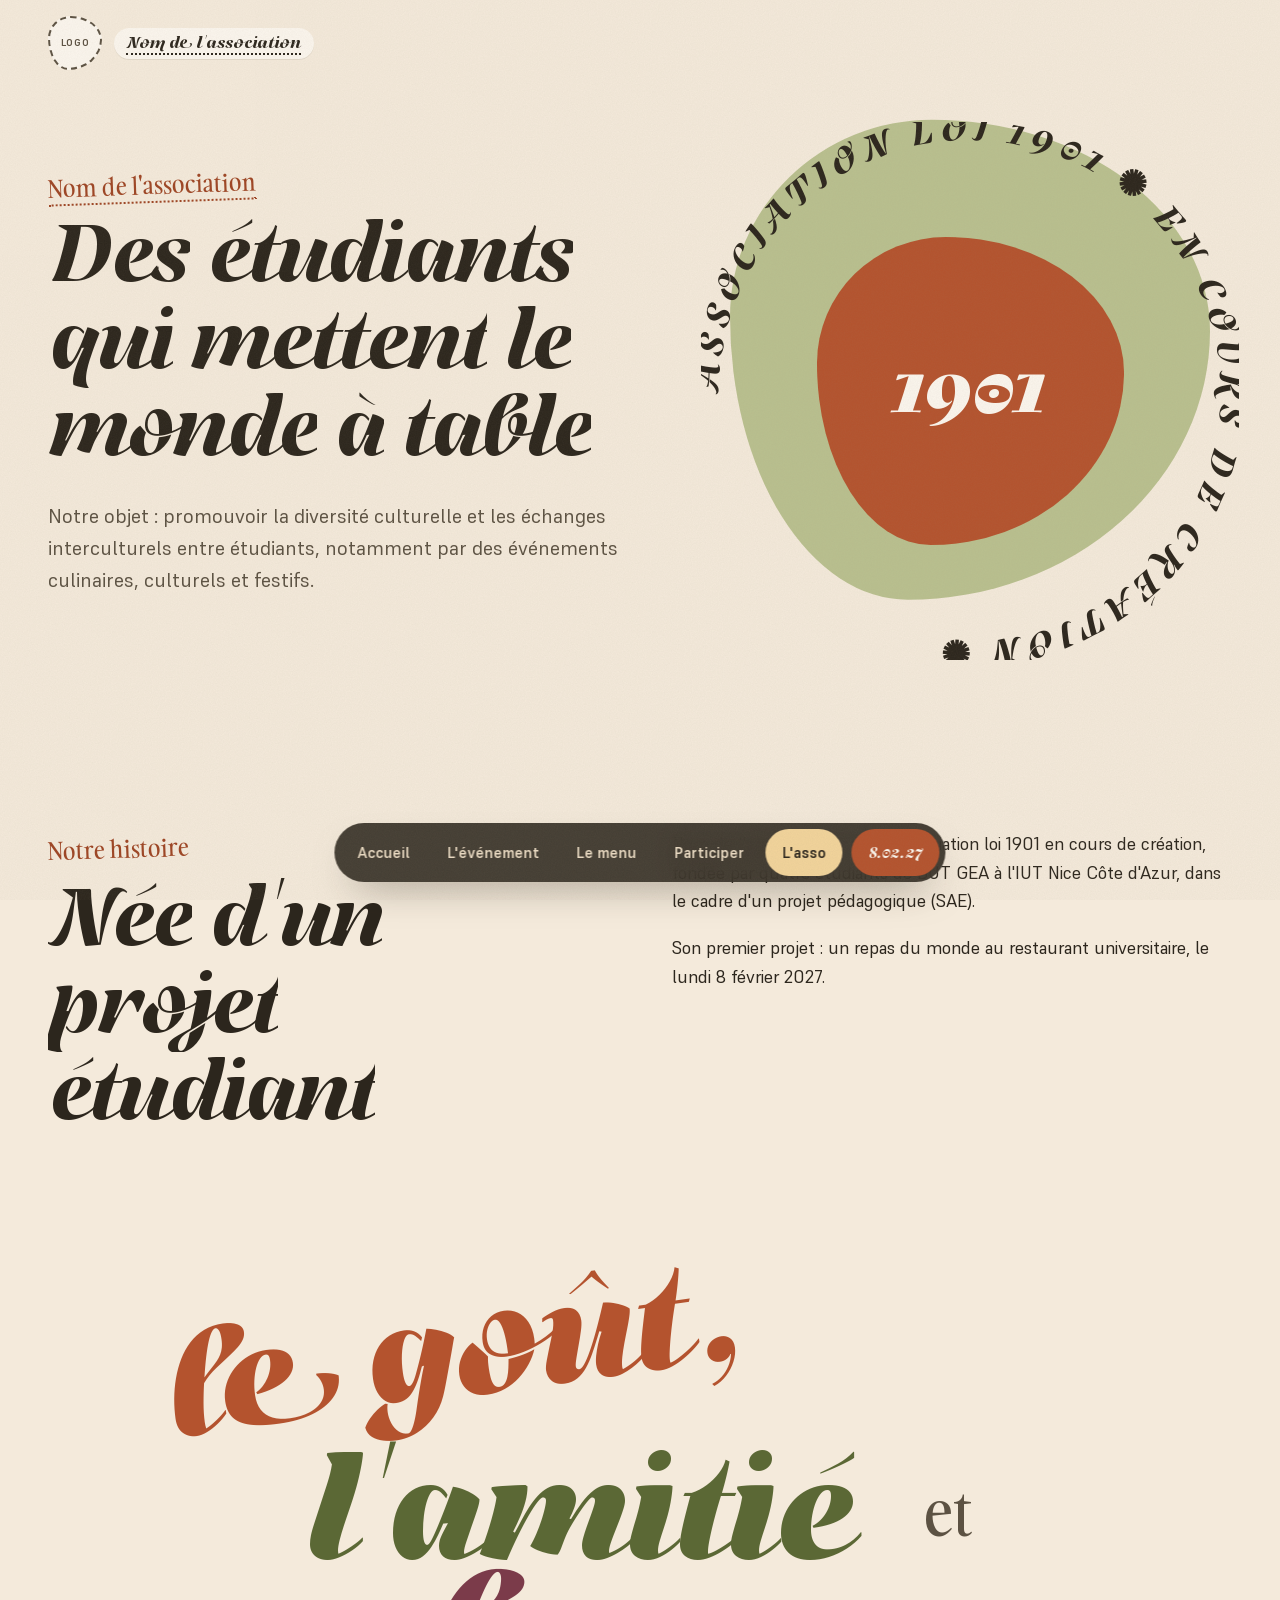
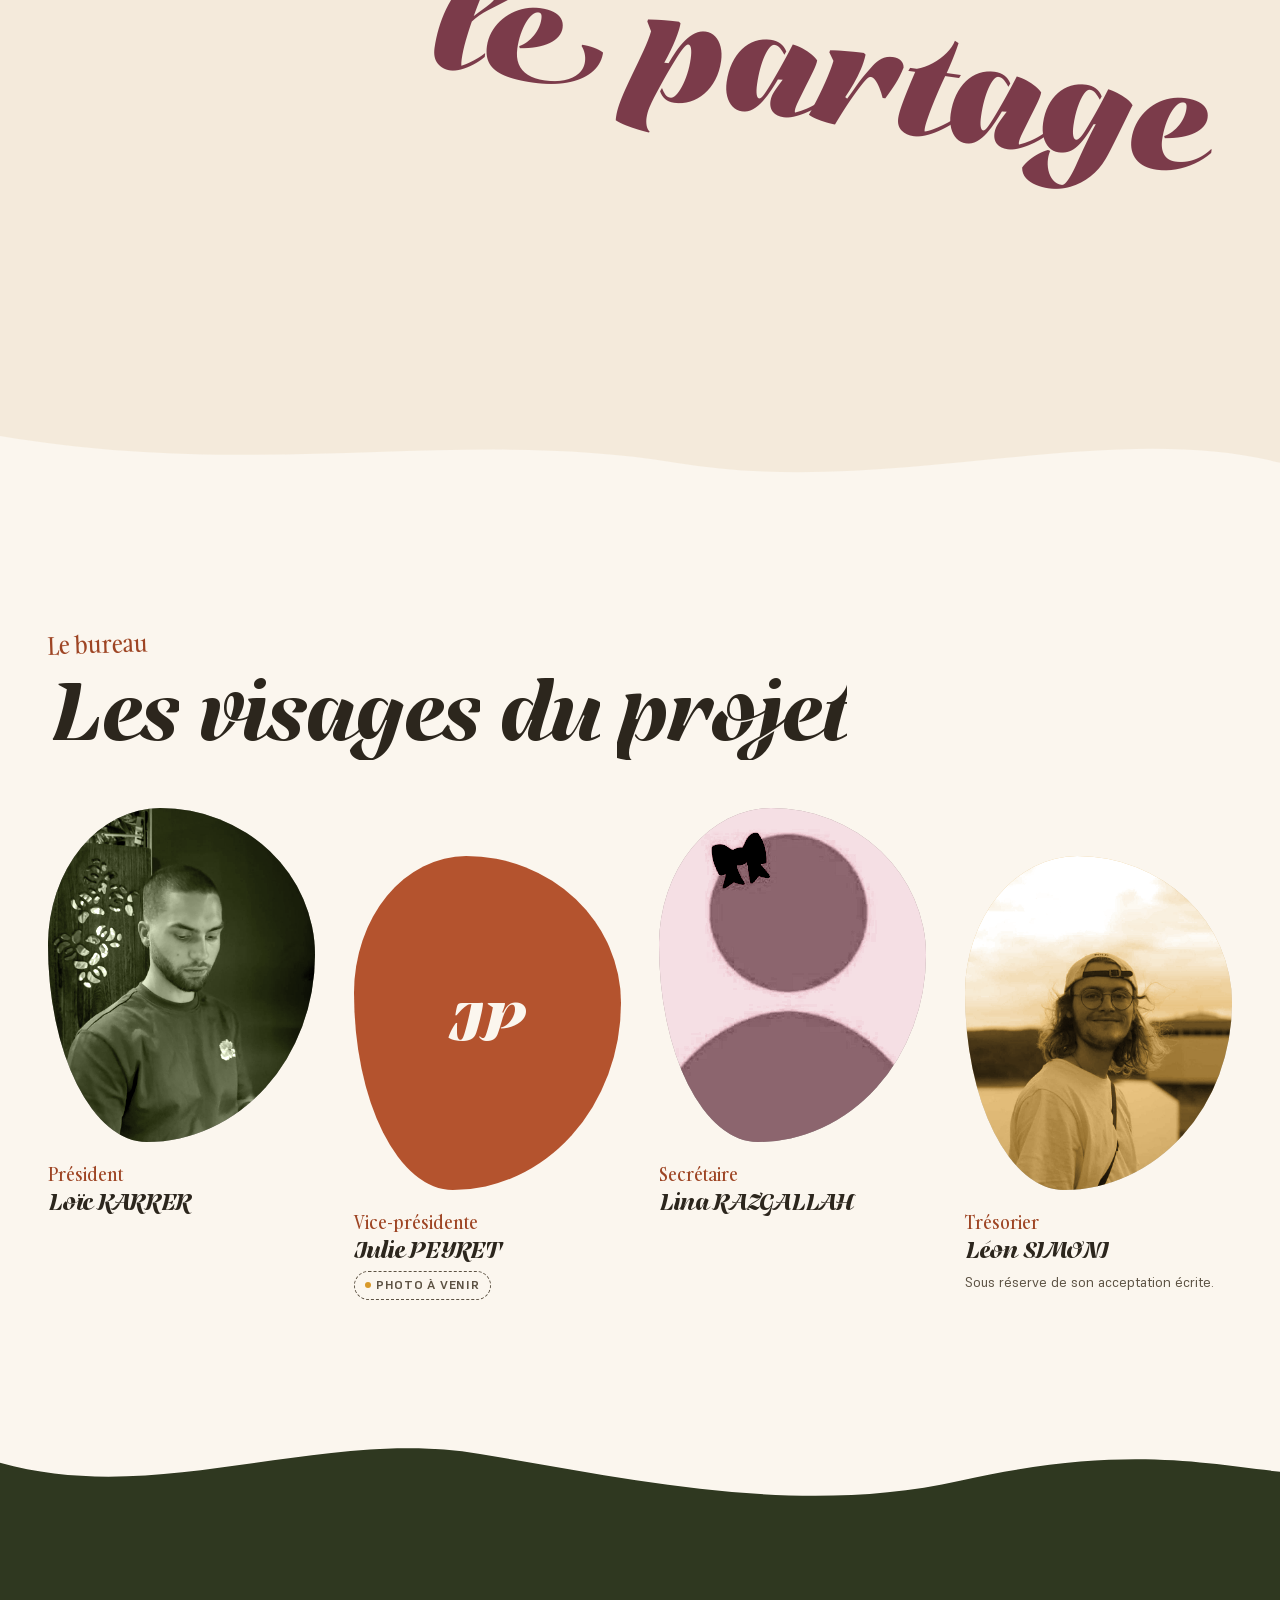
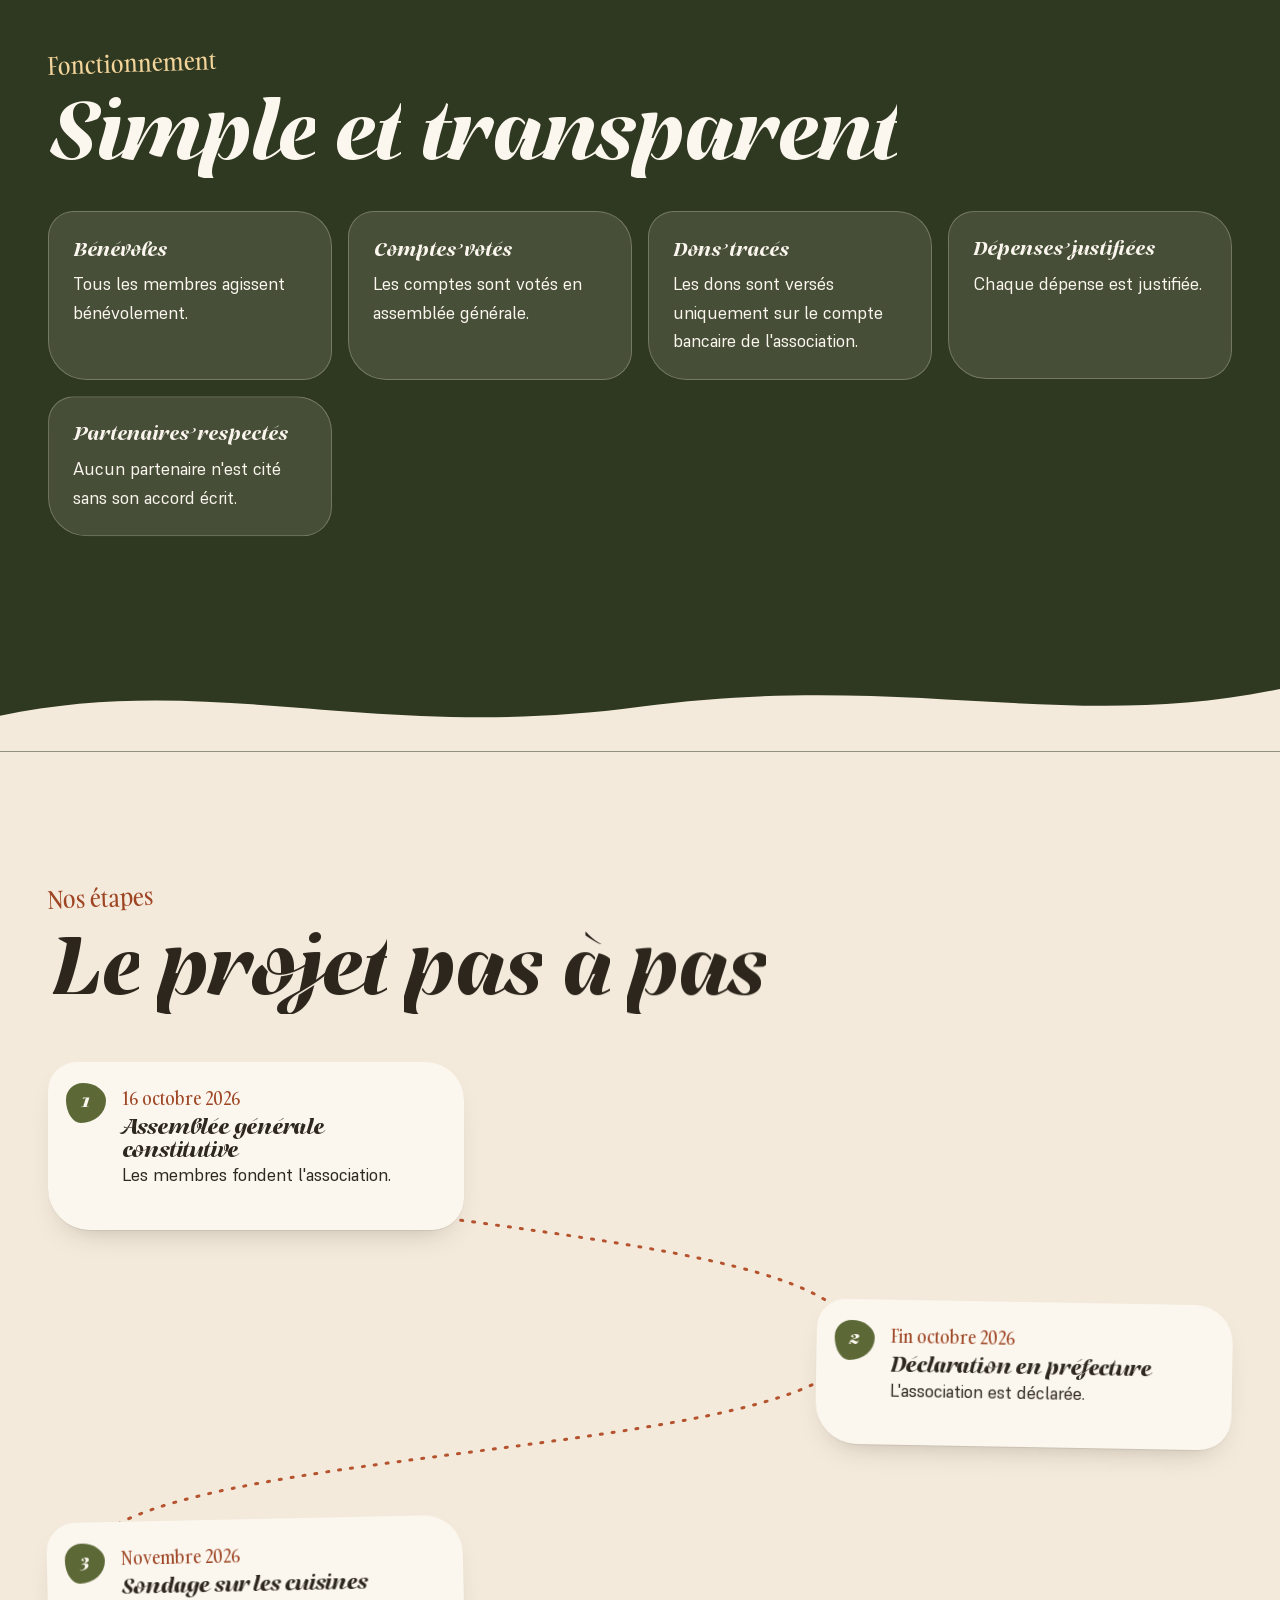
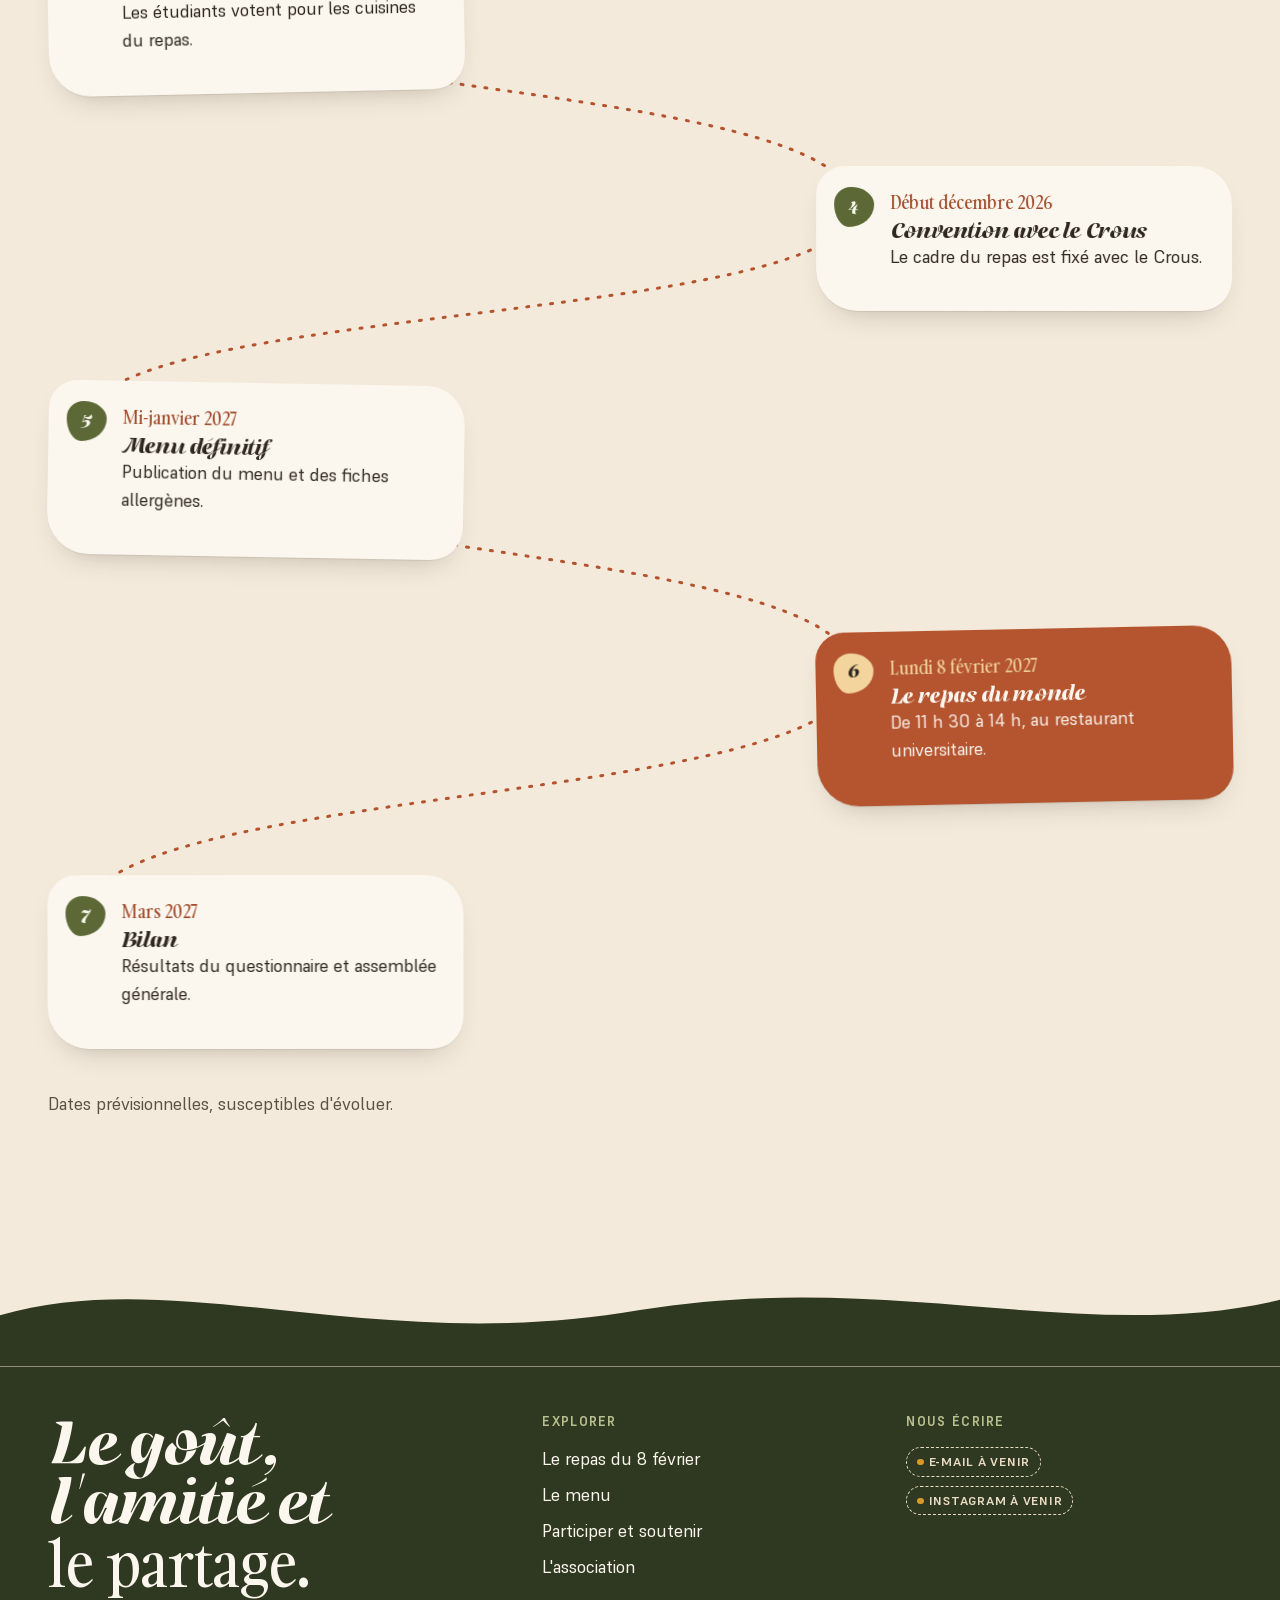
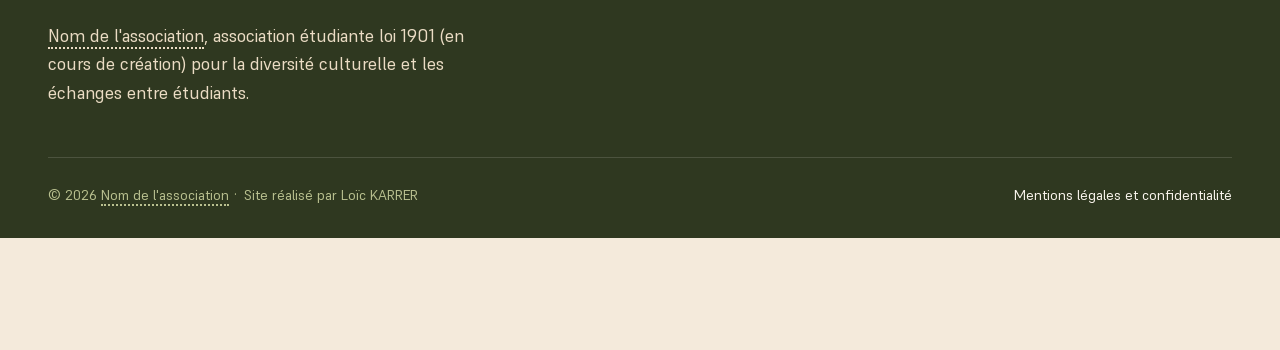
==== association.html @ e5e82177 "Add files via upload" ====
<!doctype html>
<html lang="fr">
<head>
<meta charset="utf-8">
<meta name="viewport" content="width=device-width, initial-scale=1">
<title>L'association · Nom de l'association</title>
<meta name="description" content="Une association étudiante loi 1901 pour promouvoir la diversité culturelle et les échanges interculturels. Le goût, l'amitié, le partage.">
<meta name="theme-color" content="#f4eadb">
<!-- À ajouter quand le logo existera : <link rel="icon" href="assets/img/logo/favicon.svg"> -->
<link rel="stylesheet" href="assets/css/polices.css?v=c069f0ab">
<link rel="stylesheet" href="assets/css/style.css?v=1c559829">
<script>try{if(sessionStorage.getItem("voile")==="1"&&!matchMedia("(prefers-reduced-motion: reduce)").matches)document.documentElement.classList.add("voile-entree")}catch(e){}</script>
</head>
<body>
<a class="evitement" href="#contenu">Aller au contenu</a>
<div class="voile" aria-hidden="true"><span></span></div>

<a class="logo-bulle" href="index.html" aria-label="Nom de l'association, accueil">
  <!-- Emplacement du logo : remplacer ce bloc par <img src="assets/img/logo/logo.svg" alt=""> -->
  <span class="logo-slot" aria-hidden="true">Logo</span>
  <span class="logo-nom"><span class="tbd" title="À remplacer : nom de l'association">Nom de l'association</span></span>
</a>

<nav class="dock" aria-label="Navigation principale">
  <a href="index.html">Accueil</a><a href="evenement.html">L'événement</a><a href="menu.html">Le menu</a><a href="participer.html">Participer</a><a href="association.html" aria-current="page">L'asso</a>
  <a class="dock-date" href="evenement.html#infos">8.02.27</a>
</nav>

<button class="menu-bouton" type="button" aria-expanded="false" aria-controls="rideau" aria-label="Ouvrir le menu"><span></span><span></span></button>
<nav class="rideau" id="rideau" aria-label="Navigation mobile">
  <span class="forme" aria-hidden="true"></span><span class="forme" aria-hidden="true"></span>
  <ul><li><a href="index.html">Accueil</a></li><li><a href="evenement.html">L'événement</a></li><li><a href="menu.html">Le menu</a></li><li><a href="participer.html">Participer</a></li><li><a href="association.html" aria-current="page">L'asso</a></li></ul>
  <p class="rideau-info">Repas du monde · lundi 8 février 2027 · 11 h 30 – 14 h</p>
</nav>

<main id="contenu">
<header class="intro">
  <div>
    <span class="surtitre" data-reveal><span class="tbd" title="À remplacer : nom de l'association">Nom de l'association</span></span>
    <h1 data-split>Des étudiants qui mettent le monde à table</h1>
    <p data-reveal>Notre objet : promouvoir la diversité culturelle et les échanges interculturels entre étudiants, notamment par des événements culinaires, culturels et festifs.</p>
    
  </div>
  <div class="intro-visuel" style="--c:var(--olive-clair);--c2:var(--terracotta)" aria-hidden="true">
    <span class="forme" data-flotte="-12"></span><span class="forme"></span>
    <svg class="anneau" viewBox="0 0 300 300" aria-hidden="true"><defs><path id="anneau-asso" d="M150.0,150.0 m-140,0 a140,140 0 1,1 280,0 a140,140 0 1,1 -280,0"/></defs><text><textPath href="#anneau-asso" textLength="872" lengthAdjust="spacing">association loi 1901 ✺ en cours de création ✺ </textPath></text></svg>
    <span class="centre">1901</span>
  </div>
</header>
<section class="section" aria-labelledby="titre-histoire">
  <div class="conteneur duo">
    <div>
      <span class="surtitre">Notre histoire</span>
      <h2 id="titre-histoire" data-split>Née d'un projet étudiant</h2>
    </div>
    <div data-reveal>
      <p><span class="tbd" title="À remplacer : nom de l'association">Nom de l'association</span> est une association loi 1901 en cours de création, fondée par quatre étudiants de BUT GEA à l'<span data-iut>IUT Nice Côte d'Azur</span>, dans le cadre d'un projet pédagogique (SAE).</p>
      <p>Son premier projet : un repas du monde au restaurant universitaire, le lundi 8 février 2027.</p>
    </div>
  </div>
  <div class="conteneur" style="margin-top:clamp(4rem,10vw,7rem)">
    <p class="valeurs" aria-label="Nos valeurs : le goût, l'amitié et le partage"><span class="v1">le goût,</span> <span class="v2">l'amitié</span> <span class="et">et</span> <span class="v3">le partage</span></p>
  </div>
</section>
<svg class="vague" viewBox="0 0 1440 100" preserveAspectRatio="none" aria-hidden="true" style="background:var(--sable);color:var(--lin)"><path d="M0,30 C300,80 520,20 760,60 C1000,100 1240,10 1440,60 L1440,100 L0,100Z" fill="currentColor"/></svg>

<section class="section fond-lin" aria-labelledby="titre-bureau">
  <div class="conteneur">
    <span class="surtitre">Le bureau</span>
    <h2 id="titre-bureau" data-split>Les visages du projet</h2>
    <div class="bureau" data-cascade>
      <article class="membre">
      <div class="portrait"><span class="initiales" aria-hidden="true">LK</span><img src="assets/img/bureau/loic-karrer.jpg" alt="Portrait de Loïc Karrer" loading="lazy"></div>
      <span class="role">Président</span>
      <h3>Loïc KARRER</h3>
    </article>
      <article class="membre">
      <div class="portrait"><span class="initiales" aria-hidden="true">JP</span></div>
      <span class="role">Vice-présidente</span>
      <h3>Julie PEYRET</h3><p class="reserve"><span class="a-venir">Photo à venir</span></p>
    </article>
      <article class="membre">
      <div class="portrait portrait--dessin"><span class="initiales" aria-hidden="true">LR</span><img src="assets/img/bureau/lina-razgallah.jpg" alt="Portrait de Lina Razgallah" loading="lazy"></div>
      <span class="role">Secrétaire</span>
      <h3>Lina RAZGALLAH</h3>
    </article>
      <article class="membre">
      <div class="portrait"><span class="initiales" aria-hidden="true">LS</span><img src="assets/img/bureau/leon-simoni.jpg" alt="Portrait de Léon Simoni" loading="lazy"></div>
      <span class="role">Trésorier</span>
      <h3>Léon SIMONI</h3><p class="reserve">Sous réserve de son acceptation écrite.</p>
    </article>
    </div>
  </div>
</section>
<svg class="vague" viewBox="0 0 1440 100" preserveAspectRatio="none" aria-hidden="true" style="background:var(--lin);color:var(--olive-nuit)"><path d="M0,40 C180,90 360,0 540,30 C720,60 900,100 1080,60 C1260,20 1350,40 1440,50 L1440,100 L0,100Z" fill="currentColor"/></svg>

<section class="section fond-nuit" aria-labelledby="titre-fonctionnement">
  <div class="conteneur">
    <span class="surtitre">Fonctionnement</span>
    <h2 id="titre-fonctionnement" data-split>Simple et transparent</h2>
    <ul class="principes" data-cascade>
  <li><strong>Bénévoles</strong>Tous les membres agissent bénévolement.</li>
  <li><strong>Comptes votés</strong>Les comptes sont votés en assemblée générale.</li>
  <li><strong>Dons tracés</strong>Les dons sont versés uniquement sur le compte bancaire de l'association.</li>
  <li><strong>Dépenses justifiées</strong>Chaque dépense est justifiée.</li>
  <li><strong>Partenaires respectés</strong>Aucun partenaire n'est cité sans son accord écrit.</li>
</ul>
  </div>
</section>
<svg class="vague" viewBox="0 0 1440 100" preserveAspectRatio="none" aria-hidden="true" style="background:var(--olive-nuit);color:var(--sable)"><path d="M0,60 C240,10 420,90 720,50 C1020,10 1200,80 1440,30 L1440,100 L0,100Z" fill="currentColor"/></svg>

<section class="section" aria-labelledby="titre-chemin">
  <div class="conteneur">
    <span class="surtitre">Nos étapes</span>
    <h2 id="titre-chemin" data-split>Le projet pas à pas</h2>
    <div class="chemin" data-chemin><svg class="chemin-trace" aria-hidden="true"><path/><path class="trait"/></svg><ol><li><span class="rond" aria-hidden="true">1</span><time>16 octobre 2026</time><h3>Assemblée générale constitutive</h3><p>Les membres fondent l'association.</p></li><li><span class="rond" aria-hidden="true">2</span><time>Fin octobre 2026</time><h3>Déclaration en préfecture</h3><p>L'association est déclarée.</p></li><li><span class="rond" aria-hidden="true">3</span><time>Novembre 2026</time><h3>Sondage sur les cuisines</h3><p>Les étudiants votent pour les cuisines du repas.</p></li><li><span class="rond" aria-hidden="true">4</span><time>Début décembre 2026</time><h3>Convention avec le Crous</h3><p>Le cadre du repas est fixé avec le Crous.</p></li><li><span class="rond" aria-hidden="true">5</span><time>Mi-janvier 2027</time><h3>Menu définitif</h3><p>Publication du menu et des fiches allergènes.</p></li><li class="temps-fort"><span class="rond" aria-hidden="true">6</span><time>Lundi 8 février 2027</time><h3>Le repas du monde</h3><p>De 11 h 30 à 14 h, au restaurant universitaire.</p></li><li><span class="rond" aria-hidden="true">7</span><time>Mars 2027</time><h3>Bilan</h3><p>Résultats du questionnaire et assemblée générale.</p></li></ol></div><p style="margin-top:2.5rem;color:var(--encre-douce)">Dates prévisionnelles, susceptibles d'évoluer.</p>
  </div>
</section>

</main>

<footer class="pied">
  <svg class="pied-haut" viewBox="0 0 1440 100" preserveAspectRatio="none" aria-hidden="true" style="--fond-avant:var(--sable)"><path d="M0,50 C200,0 420,90 720,45 C1000,5 1220,80 1440,35 L1440,100 L0,100Z" fill="currentColor"/></svg>
  <div class="conteneur">
    <div class="pied-contenu">
      <div>
        <h2>Le goût, l'amitié et <span class="accent">le partage.</span></h2>
        <p><span class="tbd" title="À remplacer : nom de l'association">Nom de l'association</span>, association étudiante loi 1901 (en cours de création) pour la diversité culturelle et les échanges entre étudiants.</p>
      </div>
      <div>
        <h3>Explorer</h3>
        <ul>
          <li><a href="evenement.html">Le repas du 8 février</a></li>
          <li><a href="menu.html">Le menu</a></li>
          <li><a href="participer.html">Participer et soutenir</a></li>
          <li><a href="association.html">L'association</a></li>
        </ul>
      </div>
      <div>
        <h3>Nous écrire</h3>
        <ul>
          <li><!-- Remplacer par <a href="mailto:...">...</a> --><span class="a-venir">E-mail à venir</span></li>
          <li><!-- Remplacer par le lien Instagram --><span class="a-venir">Instagram à venir</span></li>
        </ul>
      </div>
    </div>
    <div class="pied-bas">
      <p>© <span data-annee>2026</span> <span class="tbd" title="À remplacer : nom de l'association">Nom de l'association</span> · Site réalisé par Loïc KARRER</p>
      <p><a href="mentions-legales.html">Mentions légales et confidentialité</a></p>
    </div>
  </div>
</footer>

<script src="assets/js/vendor/gsap.min.js?v=fa1aeabc" defer></script>
<script src="assets/js/vendor/ScrollTrigger.min.js?v=ecd3242f" defer></script>
<script src="assets/js/main.js?v=73e51909" defer></script>
</body>
</html>
---- assets/css/polices.css ----
/* Polices intégrées (base64) : fonctionnent même en ouvrant le site depuis le disque (file://). */
@font-face {
  font-family: "Telma";
  src: url("[data-uri]") format("woff2");
  font-weight: 300 900;
  font-display: swap;
}
@font-face {
  font-family: "Supreme";
  src: url("[data-uri]") format("woff2");
  font-weight: 100 800;
  font-display: swap;
}
@font-face {
  font-family: "Gambarino";
  src: url("[data-uri]") format("woff2");
  font-weight: 400;
  font-display: swap;
}
---- assets/css/style.css ----
/* ==========================================================================
   Nom de l'association — feuille de style
   Direction : marché méditerranéen, formes organiques, mouvement doux.
   ========================================================================== */


:root {
  /* Couleurs */
  --sable: #f4eadb;
  --lin: #fbf6ee;
  --argile: #ebdcc4;
  --terracotta: #b4532e;
  --terracotta-texte: #9e4524;
  --terracotta-clair: #e7a787;
  --olive: #5b6835;
  --olive-clair: #b9c08f;
  --olive-nuit: #2f3820;
  --safran: #d8992a;
  --safran-clair: #f2d49b;
  --figue: #7b3b4a;
  --figue-clair: #d9a9b0;
  --encre: #2c261d;
  --encre-douce: #5c5243;

  /* Typo */
  --f-display: "Telma", "Trebuchet MS", sans-serif;
  --f-texte: "Supreme", "Segoe UI", sans-serif;
  --f-accent: "Gambarino", Georgia, serif;

  --fs-mega: clamp(3.4rem, 11vw, 10rem);
  --fs-1: clamp(2.6rem, 6.4vw, 5.6rem);
  --fs-2: clamp(2rem, 4.2vw, 3.6rem);
  --fs-3: clamp(1.35rem, 2.2vw, 1.85rem);
  --fs-texte: clamp(1rem, 0.96rem + 0.2vw, 1.125rem);
  --fs-petit: 0.875rem;

  /* Espace & formes */
  --gouttiere: clamp(1rem, 4vw, 3rem);
  --largeur: 76rem;
  --blob-1: 42% 58% 63% 37% / 41% 44% 56% 59%;
  --blob-2: 63% 37% 54% 46% / 55% 48% 52% 45%;
  --blob-3: 38% 62% 45% 55% / 62% 38% 62% 38%;
  --ombre: 0 1px 0 rgb(44 38 29 / 0.08), 0 14px 30px -18px rgb(44 38 29 / 0.35);
  --ease: cubic-bezier(0.22, 1, 0.36, 1);
}

/* ---------- Base ---------- */
*,
*::before,
*::after { box-sizing: border-box; }

html { -webkit-text-size-adjust: 100%; scroll-behavior: smooth; }
body {
  margin: 0;
  background: var(--sable);
  color: var(--encre);
  font-family: var(--f-texte);
  font-size: var(--fs-texte);
  line-height: 1.6;
  overflow-x: hidden;
  padding-bottom: 7rem; /* place pour le dock */
}
/* Grain : donne une matière papier/argile au fond */
body::after {
  content: "";
  position: fixed;
  inset: 0;
  pointer-events: none;
  z-index: 90;
  opacity: 0.16;
  will-change: transform;
  background-image: url("data:image/svg+xml,%3Csvg xmlns='http://www.w3.org/2000/svg' width='180' height='180'%3E%3Cfilter id='n'%3E%3CfeTurbulence type='fractalNoise' baseFrequency='.85' numOctaves='3' stitchTiles='stitch'/%3E%3CfeColorMatrix values='0 0 0 0 .35 0 0 0 0 .28 0 0 0 0 .2 0 0 0 .55 0'/%3E%3C/filter%3E%3Crect width='100%25' height='100%25' filter='url(%23n)'/%3E%3C/svg%3E");
}

img, svg { display: block; max-width: 100%; }
a { color: var(--terracotta-texte); text-decoration-thickness: 1.5px; text-underline-offset: 0.2em; }
a:hover { color: var(--figue); }
p { margin: 0 0 1em; max-width: 58ch; }
h1, h2, h3, h4 {
  font-family: var(--f-display);
  font-weight: 700;
  line-height: 0.98;
  letter-spacing: -0.01em;
  margin: 0 0 0.4em;
  text-wrap: balance;
}
h2 { font-size: var(--fs-1); }
h3 { font-size: var(--fs-3); line-height: 1.1; }
ul { padding-left: 1.2em; }

:focus-visible {
  outline: 3px solid var(--figue);
  outline-offset: 3px;
  border-radius: 6px;
}
::selection { background: var(--safran-clair); color: var(--encre); }

.sr-only {
  position: absolute !important;
  width: 1px; height: 1px;
  padding: 0; margin: -1px;
  overflow: hidden; clip: rect(0 0 0 0);
  white-space: nowrap; border: 0;
}
.evitement {
  position: absolute; left: 1rem; top: -4rem; z-index: 200;
  background: var(--encre); color: var(--lin);
  padding: 0.7rem 1.1rem; border-radius: 999px;
}
.evitement:focus { top: 1rem; }

.conteneur {
  width: min(100% - 2 * var(--gouttiere), var(--largeur));
  margin-inline: auto;
}
.section { position: relative; padding-block: clamp(4rem, 10vw, 8rem); }

/* Mots-accents en Gambarino */
.accent { font-family: var(--f-accent); font-weight: 400; font-style: normal; letter-spacing: 0; }
.surligne {
  background: linear-gradient(transparent 62%, var(--safran-clair) 62% 90%, transparent 90%);
  padding-inline: 0.08em;
}

/* Infos provisoires : visibles volontairement pour ne rien oublier */
.tbd {
  border-bottom: 2px dotted currentColor;
  cursor: help;
}
.a-venir {
  display: inline-flex; align-items: center; gap: 0.4em;
  font-family: var(--f-texte); font-size: 0.78rem; font-weight: 700;
  letter-spacing: 0.06em; text-transform: uppercase;
  padding: 0.3em 0.8em; border-radius: 999px;
  border: 1.5px dashed currentColor;
  color: var(--encre-douce);
  white-space: nowrap;
}
.a-venir::before {
  content: ""; width: 0.5em; height: 0.5em; border-radius: 50%;
  background: var(--safran);
  animation: pulse 2.4s var(--ease) infinite;
}

/* ---------- Étiquettes (« stickers ») ---------- */
.etiquette {
  display: inline-flex; align-items: center; gap: 0.55em;
  padding: 0.65em 1.15em;
  border-radius: 2em 1.6em 2.1em 1.4em / 1.5em 2em 1.4em 2em;
  background: var(--lin);
  color: var(--encre);
  font-weight: 600;
  box-shadow: var(--ombre);
  rotate: var(--r, -2deg);
  line-height: 1.25;
}
.etiquette svg { width: 1.2em; height: 1.2em; flex: none; }
.etiquette--terracotta { background: var(--terracotta); color: var(--lin); }
.etiquette--olive { background: var(--olive); color: var(--lin); }
.etiquette--safran { background: var(--safran-clair); }
.etiquette--figue { background: var(--figue); color: var(--lin); }

.surtitre {
  display: inline-block;
  font-family: var(--f-accent);
  font-size: clamp(1.15rem, 2vw, 1.5rem);
  color: var(--terracotta-texte);
  margin-bottom: 0.6rem;
  rotate: -2deg;
}

/* ---------- Boutons ---------- */
.bouton {
  --bg: var(--encre); --fg: var(--lin);
  position: relative; isolation: isolate;
  display: inline-flex; align-items: center; gap: 0.6em;
  padding: 1em 1.6em;
  min-height: 48px;
  border: 0; border-radius: 999px;
  background: var(--bg); color: var(--fg);
  font: 700 1rem/1 var(--f-texte);
  text-decoration: none; cursor: pointer;
  overflow: hidden;
  transition: color 0.35s var(--ease), translate 0.35s var(--ease);
}
.bouton::before {
  content: ""; position: absolute; z-index: -1;
  left: 50%; top: 100%; width: 140%; aspect-ratio: 1;
  translate: -50% 0; border-radius: var(--blob-1);
  background: var(--terracotta);
  transition: top 0.55s var(--ease), border-radius 0.8s var(--ease);
}
.bouton:hover { color: var(--lin); }
.bouton:hover::before { top: -40%; border-radius: var(--blob-2); }
.bouton svg { width: 1.1em; height: 1.1em; transition: translate 0.35s var(--ease); }
.bouton:hover svg { translate: 0.25em 0; }
.bouton--clair { --bg: var(--lin); --fg: var(--encre); }
.bouton--clair::before { background: var(--safran); }
.bouton--clair:hover { color: var(--encre); }
.bouton[aria-disabled="true"] {
  --bg: transparent; --fg: var(--encre-douce);
  border: 2px dashed var(--encre-douce); cursor: not-allowed;
}
.bouton[aria-disabled="true"]::before { display: none; }

/* ==========================================================================
   Navigation : dock flottant (bureau) / bulle + rideau organique (mobile)
   ========================================================================== */
.logo-bulle {
  position: fixed; z-index: 70; top: 1rem; left: var(--gouttiere);
  display: flex; align-items: center; gap: 0.7rem;
  text-decoration: none; color: var(--encre);
}
.logo-slot {
  width: 3.4rem; height: 3.4rem; flex: none;
  display: grid; place-items: center;
  border-radius: var(--blob-1);
  border: 2px dashed var(--encre-douce);
  background: var(--lin);
  font-size: 0.62rem; font-weight: 700; letter-spacing: 0.08em; text-transform: uppercase;
  color: var(--encre-douce);
  animation: morph 12s ease-in-out infinite alternate;
}
.logo-nom {
  font-family: var(--f-display); font-weight: 700; font-size: 1rem; line-height: 1.05;
  background: var(--lin); padding: 0.45em 0.8em; border-radius: 999px;
  box-shadow: var(--ombre);
  max-width: 13rem;
}

.dock {
  position: fixed; z-index: 70;
  left: 50%; bottom: 1.1rem; translate: -50% 0;
  display: flex; align-items: center; gap: 0.25rem;
  padding: 0.4rem;
  background: rgb(44 38 29 / 0.88);
  backdrop-filter: blur(12px);
  border-radius: 999px;
  box-shadow: 0 18px 40px -20px rgb(44 38 29 / 0.6);
}
.dock a {
  position: relative;
  display: block;
  padding: 0.7rem 1.05rem;
  border-radius: 999px;
  color: var(--argile);
  text-decoration: none;
  font-weight: 600; font-size: 0.95rem;
  white-space: nowrap;
  transition: color 0.3s var(--ease), background 0.3s var(--ease);
}
.dock a:hover { color: var(--lin); background: rgb(251 246 238 / 0.1); }
.dock a[aria-current="page"] { background: var(--safran-clair); color: var(--encre); }
.dock .dock-date {
  margin-left: 0.3rem;
  background: var(--terracotta); color: var(--lin);
  font-family: var(--f-display); font-size: 0.95rem; font-weight: 700;
}
.dock .dock-date:hover { background: var(--figue); }

.menu-bouton {
  display: none;
  position: fixed; z-index: 85; top: 1rem; right: var(--gouttiere);
  width: 3.6rem; height: 3.6rem;
  border: 0; border-radius: var(--blob-2);
  background: var(--encre); color: var(--lin);
  cursor: pointer;
  animation: morph 10s ease-in-out infinite alternate-reverse;
}
.menu-bouton span {
  position: absolute; left: 50%; width: 1.4rem; height: 2px;
  background: currentColor; translate: -50% 0;
  transition: rotate 0.4s var(--ease), top 0.4s var(--ease);
}
.menu-bouton span:first-child { top: 44%; }
.menu-bouton span:last-child { top: 56%; }
.menu-bouton[aria-expanded="true"] span { top: 50%; }
.menu-bouton[aria-expanded="true"] span:first-child { rotate: 45deg; }
.menu-bouton[aria-expanded="true"] span:last-child { rotate: -45deg; }

.rideau {
  position: fixed; inset: 0; z-index: 80;
  background: var(--olive-nuit);
  color: var(--lin);
  clip-path: circle(0% at calc(100% - 3rem) 3rem);
  visibility: hidden;
  transition: clip-path 0.7s var(--ease), visibility 0s linear 0.7s;
  display: grid; align-content: center;
  padding: 6rem var(--gouttiere) 3rem;
  overflow: hidden;
}
.rideau.ouvert {
  clip-path: circle(150% at calc(100% - 3rem) 3rem);
  visibility: visible;
  transition: clip-path 0.8s var(--ease), visibility 0s;
}
.rideau ul { list-style: none; margin: 0; padding: 0; display: grid; gap: 0.2rem; position: relative; z-index: 1; }
.rideau a {
  font-family: var(--f-display); font-weight: 700;
  font-size: clamp(2.2rem, 10vw, 3.6rem); line-height: 1.1;
  color: var(--lin); text-decoration: none;
  display: inline-block;
}
.rideau a[aria-current="page"] { color: var(--safran-clair); }
.rideau .rideau-info { margin-top: 2rem; color: var(--olive-clair); position: relative; z-index: 1; }
.rideau .forme {
  position: absolute; border-radius: var(--blob-1);
  animation: morph 9s ease-in-out infinite alternate;
}
.rideau .forme:nth-of-type(1) { width: 60vw; aspect-ratio: 1; right: -18vw; bottom: -12vw; background: var(--olive); }
.rideau .forme:nth-of-type(2) { width: 28vw; aspect-ratio: 1; left: -8vw; top: 12%; background: var(--terracotta); opacity: 0.8; }

@media (max-width: 860px) {
  .dock { display: none; }
  .menu-bouton { display: block; }
  body { padding-bottom: 0; }
  .logo-nom { display: none; }
}

/* Voile de transition entre pages */
.voile {
  position: fixed; inset: 0; z-index: 150;
  pointer-events: none;
  display: grid; place-items: center;
}
.voile span {
  width: 300vmax; aspect-ratio: 1;
  border-radius: var(--blob-1);
  background: var(--terracotta);
  scale: 0;
}

/* ==========================================================================
   Accueil — la scène du plateau
   ========================================================================== */
.scene {
  position: relative;
  min-height: 100svh;
  display: grid; place-items: center;
  overflow: hidden;
  padding: 6rem var(--gouttiere) 4rem;
}
.scene-h1 {
  position: absolute; left: var(--gouttiere); bottom: 6.5rem; z-index: 3;
  margin: 0;
  font-family: var(--f-texte); font-size: var(--fs-petit); font-weight: 600;
  letter-spacing: 0.04em; line-height: 1.4;
  max-width: 22rem;
  color: var(--encre-douce);
  background: rgb(244 234 219 / 0.88);
  padding: 0.8rem 1rem;
  border-radius: 1.2rem;
}
.scene-h1 strong { display: block; font-family: var(--f-display); font-size: 1.15rem; color: var(--encre); letter-spacing: 0; }

.plateau {
  position: relative;
  width: min(84vw, 37rem, 60svh);
  aspect-ratio: 1;
  z-index: 2;
}
.plateau-anneau { position: absolute; inset: -9%; width: 118%; height: 118%; }
.plateau-anneau text {
  font-family: var(--f-display); font-weight: 700; font-size: 25px;
  letter-spacing: 0.12em; fill: var(--encre);
}
.plateau-assiette {
  position: absolute; inset: 6%;
  border-radius: 50%;
  /* Ombrage en dégradés plutôt qu'en ombres intérieures (évite les liserés sur les formes qui tournent) */
  background:
    radial-gradient(circle at 50% 50%, var(--lin) 0 54%, transparent 55%),
    radial-gradient(120% 70% at 50% 108%, rgb(91 104 53 / 0.22), transparent 60%),
    radial-gradient(circle at 35% 30%, #fffaf2, var(--argile) 70%);
  box-shadow: 0 40px 70px -40px rgb(44 38 29 / 0.55);
}
.galet {
  position: absolute;
  width: var(--t, 17%); aspect-ratio: 1;
  border-radius: var(--blob-1);
  background:
    radial-gradient(circle at 30% 25%, rgb(255 255 255 / 0.32), transparent 45%),
    radial-gradient(circle at 72% 78%, rgb(44 38 29 / 0.25), transparent 55%),
    var(--c);
  animation: morph var(--d, 11s) ease-in-out infinite alternate;
}
.prix-piece {
  position: absolute; z-index: 4;
  left: 50%; top: 50%; translate: -50% -50%;
  width: 34%; aspect-ratio: 1;
  display: grid; place-items: center; text-align: center;
  border-radius: 50%;
  background: var(--terracotta);
  color: var(--lin);
  background: radial-gradient(circle at 50% 44%, var(--terracotta) 0 60%, color-mix(in srgb, var(--terracotta) 88%, black) 74%);
  box-shadow: 0 18px 30px -16px rgb(158 69 36 / 0.8);
}
.prix-piece b { display: block; font-family: var(--f-display); font-size: clamp(2.6rem, 9vw, 4.6rem); line-height: 0.85; }
.prix-piece small { display: block; font-size: clamp(0.62rem, 1.6vw, 0.8rem); font-weight: 700; letter-spacing: 0.08em; text-transform: uppercase; margin-top: 0.3em; }

.scene-etiquettes { position: absolute; inset: 0; z-index: 3; pointer-events: none; }
.scene-etiquettes .etiquette { position: absolute; pointer-events: auto; font-size: clamp(0.85rem, 1.4vw, 1.05rem); }
.scene-etiquettes .e1 { top: 17%; left: 9%; --r: -6deg; }
.scene-etiquettes .e2 { top: 22%; right: 8%; --r: 5deg; }
.scene-etiquettes .e3 { bottom: 24%; right: 10%; --r: -3deg; }
.scene-etiquettes .e4 { top: 44%; left: 5%; --r: 4deg; }

.scene-fond { position: absolute; inset: 0; z-index: 0; pointer-events: none; }
.scene-fond .forme { position: absolute; border-radius: var(--blob-1); animation: morph 16s ease-in-out infinite alternate; }
.scene-fond .f1 { width: 46vmax; aspect-ratio: 1; left: -14vmax; top: -10vmax; background: var(--olive-clair); opacity: 0.55; }
.scene-fond .f2 { width: 38vmax; aspect-ratio: 1; right: -12vmax; bottom: -14vmax; background: var(--terracotta-clair); opacity: 0.5; animation-duration: 19s; }
.scene-fond .f3 { width: 14vmax; aspect-ratio: 1; right: 18%; top: 8%; background: var(--safran-clair); opacity: 0.8; animation-duration: 13s; }


@media (max-width: 1180px) {
  .scene { padding-top: 6.5rem; align-content: start; min-height: 0; padding-bottom: 5rem; }
  .plateau { width: min(78vw, 34rem, 58svh); }
  .scene-etiquettes { position: relative; inset: auto; display: flex; flex-wrap: wrap; justify-content: center; gap: 0.7rem; margin-top: 2.2rem; }
  .scene-etiquettes .etiquette { position: static; }
  .scene-h1 { position: static; margin-top: 2rem; text-align: center; max-width: none; }
}

/* ---------- Texte ondulant le long d'une courbe ---------- */
.vague-texte { position: relative; margin-block: -2rem; z-index: 2; pointer-events: none; }
.vague-texte svg { width: 100%; height: auto; overflow: visible; }
.vague-texte text {
  font-family: var(--f-display); font-weight: 800;
  font-size: 64px; fill: var(--encre);
}
.vague-texte .doux { fill: var(--terracotta); }
.vague-texte .ruban { fill: none; stroke: var(--safran-clair); stroke-width: 96; stroke-linecap: round; opacity: 0.85; }

/* ---------- Compose ton plateau (défilement horizontal) ---------- */
.compose { position: relative; overflow: hidden; background: var(--lin); }
.compose-piste {
  display: flex;
  width: max-content;
  min-height: 100svh;
  align-items: center;
}
.compose-panneau {
  position: relative;
  width: min(100vw, 64rem);
  padding: 6rem var(--gouttiere) 4rem;
  flex: none;
}
.compose-panneau:first-child { padding-left: max(var(--gouttiere), calc((100vw - var(--largeur)) / 2)); }
.compose-panneau h2 { font-size: var(--fs-1); }
.compose-panneau .numero {
  font-family: var(--f-display); font-weight: 900;
  font-size: clamp(7rem, 20vw, 15rem); line-height: 0.8;
  color: transparent;
  -webkit-text-stroke: 2px var(--c, var(--terracotta));
  position: absolute; right: var(--gouttiere); top: 3rem;
  opacity: 0.5;
  pointer-events: none;
}
.choix { border: 0; margin: 1.5rem 0 0; padding: 0; display: flex; flex-wrap: wrap; gap: 1rem; }
.choix legend { font-weight: 700; margin-bottom: 0.8rem; padding: 0; }
.choix label {
  --c: var(--olive);
  position: relative;
  width: clamp(6.2rem, 26vw, 9.5rem);
  display: flex; flex-direction: column; align-items: center; text-align: center;
  font-weight: 700; font-size: 0.92rem; line-height: 1.2;
  cursor: pointer;
}
.choix-visuel { position: relative; width: 100%; margin-bottom: 0.7rem; }
.choix-photo {
  display: block; aspect-ratio: 1; overflow: hidden;
  border-radius: var(--blob-2);
  outline: 2px dashed var(--c); outline-offset: 4px;
  background: var(--argile);
  transition: border-radius 0.8s var(--ease), outline-color 0.4s var(--ease);
}
.choix-photo img { width: 100%; height: 100%; object-fit: cover; transition: scale 0.8s var(--ease), filter 0.5s var(--ease); }
.choix-drapeau {
  position: absolute; right: -0.3rem; bottom: -0.3rem;
  width: 2rem; height: 2rem; border-radius: 50%;
  border: 3px solid var(--lin); box-shadow: var(--ombre);
  rotate: -8deg; transition: rotate 0.5s var(--ease), scale 0.5s var(--ease);
}
.choix label small { display: block; font-weight: 500; font-size: 0.75rem; color: var(--encre-douce); margin-top: 0.15rem; }
.choix label:hover .choix-photo { border-radius: var(--blob-3); }
.choix label:hover .choix-photo img { scale: 1.08; }
.choix label:hover .choix-drapeau { rotate: 8deg; scale: 1.1; }
.choix input { position: absolute; opacity: 0; pointer-events: none; }
/* Plat choisi : contour plein, coche, nom en couleur ; les autres s'effacent un peu */
.choix:has(input:checked) label .choix-photo img { filter: saturate(0.4) opacity(0.75); }
.choix input:checked + label .choix-photo { outline: 4px solid var(--c); border-radius: var(--blob-3); }
.choix input:checked + label .choix-photo img { filter: none; }
.choix input:checked + label .choix-nom { color: var(--c); }
.choix input:checked + label .choix-visuel::before {
  content: "✓"; position: absolute; z-index: 1; left: -0.3rem; top: -0.3rem;
  width: 1.9rem; height: 1.9rem; border-radius: 50%;
  display: grid; place-items: center;
  background: var(--c); color: var(--lin); font-size: 1rem; font-weight: 800;
  box-shadow: var(--ombre);
}
.choix input:focus-visible + label .choix-photo { outline: 3px solid var(--figue); }
.choix--plat label { --c: var(--terracotta); }
.choix--dessert label { --c: var(--figue); }

.mini-plateau {
  position: absolute; z-index: 5;
  right: var(--gouttiere); bottom: 2rem;
  width: clamp(9rem, 18vw, 13rem);
  pointer-events: none;
}
.mini-plateau .case { fill: var(--sable); stroke: var(--encre-douce); stroke-dasharray: 5 5; stroke-width: 2; transition: fill 0.5s var(--ease); }
.mini-plateau .case.plein { stroke-dasharray: none; }
.mini-plateau .case[data-case="entree"].plein { fill: var(--olive); }
.mini-plateau .case[data-case="plat"].plein { fill: var(--terracotta); }
.mini-plateau .case[data-case="dessert"].plein { fill: var(--figue); }
.mini-plateau .mp-drapeau { opacity: 0; transition: opacity 0.4s var(--ease); }
.mini-plateau .mp-drapeau.visible { opacity: 1; }
.total {
  font-family: var(--f-display); font-weight: 900;
  font-size: var(--fs-mega); line-height: 0.85;
  color: var(--terracotta);
}

@media (max-width: 860px), (prefers-reduced-motion: reduce) {
  .compose-piste { flex-direction: column; width: auto; min-height: 0; }
  .compose-panneau, .compose-panneau:first-child { width: 100%; padding: 4rem var(--gouttiere); }
  .mini-plateau { position: sticky; top: auto; bottom: 1rem; margin: -9rem 0 0 auto; display: block; }
}

/* ---------- Compte à rebours ---------- */
.rebours {
  display: grid; grid-template-columns: 1.1fr 1fr; gap: clamp(2rem, 6vw, 5rem); align-items: center;
}
.rebours-blob {
  position: relative;
  aspect-ratio: 1;
  display: grid; place-items: center; text-align: center;
  background: var(--olive);
  color: var(--lin);
  border-radius: var(--blob-1);
  animation: morph 14s ease-in-out infinite alternate;
  padding: 12%;
}
.rebours-blob .jours { font-family: var(--f-display); font-weight: 900; font-size: clamp(5rem, 16vw, 12rem); line-height: 0.85; display: block; }
.rebours-blob .unite { font-family: var(--f-accent); font-size: clamp(1.2rem, 2.4vw, 1.8rem); }
.rebours-details { display: flex; gap: 1.2rem; justify-content: center; margin-top: 1rem; font-variant-numeric: tabular-nums; font-weight: 700; }
.rebours-details span { display: grid; font-size: 1.4rem; line-height: 1.1; }
.rebours-details small { font-size: 0.7rem; font-weight: 600; letter-spacing: 0.08em; text-transform: uppercase; opacity: 0.8; }

.infos-pratiques { list-style: none; padding: 0; margin: 1.5rem 0 2rem; display: grid; gap: 0.9rem; }
.infos-pratiques li { display: flex; gap: 0.9rem; align-items: flex-start; }
.infos-pratiques svg { width: 1.6rem; height: 1.6rem; flex: none; color: var(--terracotta); margin-top: 0.1rem; }
.infos-pratiques strong { display: block; }

@media (max-width: 760px) { .rebours { grid-template-columns: 1fr; } .rebours-blob { width: min(100%, 24rem); margin-inline: auto; } }

/* ---------- Bulles « qui peut venir » ---------- */
.bulles { display: grid; grid-template-columns: repeat(12, 1fr); gap: 1.4rem; margin-top: 3rem; }
.bulle {
  position: relative;
  padding: clamp(1.6rem, 4vw, 2.8rem);
  border-radius: 2.6rem 2.6rem 2.6rem 0.6rem;
  box-shadow: var(--ombre);
}
.bulle h3 { font-size: var(--fs-3); }
.bulle p:last-child { margin-bottom: 0; }
.bulle--oui { grid-column: 1 / span 7; background: var(--olive); color: var(--lin); rotate: -1.5deg; }
.bulle--sur-demande { grid-column: 6 / span 7; background: var(--safran-clair); rotate: 1.2deg; border-radius: 2.6rem 2.6rem 0.6rem 2.6rem; }
.bulle--non { grid-column: 2 / span 6; background: var(--lin); rotate: -0.8deg; border: 2px dashed var(--encre-douce); box-shadow: none; }
@media (max-width: 760px) { .bulle--oui, .bulle--sur-demande, .bulle--non { grid-column: 1 / -1; } }

/* ---------- Engagements « sur place » ---------- */
.engagements { display: grid; grid-template-columns: repeat(auto-fit, minmax(14rem, 1fr)); gap: 2.4rem 1.6rem; margin-top: 3rem; }
.engagement { position: relative; padding-top: 5.4rem; }
.engagement .pastille {
  position: absolute; top: 0; left: 0;
  width: 4.4rem; height: 4.4rem;
  display: grid; place-items: center;
  border-radius: var(--blob-2);
  background: var(--c, var(--terracotta)); color: var(--lin);
  animation: morph 10s ease-in-out infinite alternate;
}
.engagement:nth-child(2) .pastille { --c: var(--olive); animation-delay: -3s; }
.engagement:nth-child(3) .pastille { --c: var(--safran); color: var(--encre); animation-delay: -5s; }
.engagement:nth-child(4) .pastille { --c: var(--figue); animation-delay: -7s; }
.engagement .pastille svg { width: 1.8rem; height: 1.8rem; }
.engagement h3 { font-size: 1.3rem; }

/* ---------- Chemin des étapes ---------- */
.chemin { position: relative; margin-top: 3rem; }
.chemin-trace { position: absolute; inset: 0; width: 100%; height: 100%; pointer-events: none; overflow: visible; }
.chemin-trace path { fill: none; stroke: var(--terracotta); stroke-width: 3; stroke-linecap: round; stroke-dasharray: 2 10; }
.chemin-trace .trait { stroke-dasharray: none; stroke: var(--olive); stroke-width: 4; }
.chemin ol { list-style: none; padding: 0; margin: 0; position: relative; display: grid; gap: clamp(2.5rem, 6vw, 4.5rem); }
.chemin li {
  position: relative;
  width: min(100%, 26rem);
  padding: 1.4rem 1.6rem 1.4rem 4.6rem;
  background: var(--lin);
  border-radius: 1.8rem 2.4rem 2rem 2.6rem;
  box-shadow: var(--ombre);
}
.chemin li:nth-child(even) { margin-left: auto; }
.chemin li:nth-child(3n+2) { rotate: 1deg; }
.chemin li:nth-child(3n) { rotate: -1.2deg; }
.chemin li .rond {
  position: absolute; left: 1.1rem; top: 1.3rem;
  width: 2.5rem; height: 2.5rem;
  display: grid; place-items: center;
  border-radius: var(--blob-1);
  background: var(--olive); color: var(--lin);
  font-family: var(--f-display); font-weight: 800;
}
.chemin li.temps-fort { background: var(--terracotta); color: var(--lin); }
.chemin li.temps-fort .rond { background: var(--safran-clair); color: var(--encre); }
.chemin time { display: block; font-family: var(--f-accent); font-size: 1.1rem; color: var(--terracotta-texte); }
.chemin li.temps-fort time { color: var(--safran-clair); }
.chemin h3 { font-size: 1.3rem; margin: 0.15em 0 0; }
@media (max-width: 700px) { .chemin-trace { display: none; } .chemin li:nth-child(even) { margin-left: 0; } }

/* ---------- Portes « participer » ---------- */
.portes { display: grid; grid-template-columns: repeat(3, 1fr); gap: clamp(1rem, 3vw, 2rem); margin-top: 3rem; }
.porte {
  --c: var(--olive);
  position: relative;
  display: flex; flex-direction: column; justify-content: flex-end;
  min-height: 22rem;
  padding: 2rem;
  border-radius: 12rem 12rem 2rem 2rem;
  background: var(--c); color: var(--lin);
  text-decoration: none;
  overflow: hidden;
  transition: border-radius 0.7s var(--ease), translate 0.5s var(--ease);
}
.porte:nth-child(2) { --c: var(--terracotta); margin-top: 3rem; }
.porte:nth-child(3) { --c: var(--figue); }
.porte:hover { color: var(--lin); border-radius: 2rem 2rem 12rem 12rem; translate: 0 -0.4rem; }
.porte h3 { font-size: var(--fs-3); }
.porte p { margin: 0; opacity: 0.92; }
.porte .fleche { position: absolute; top: 2rem; right: 2rem; width: 2.6rem; height: 2.6rem; transition: rotate 0.5s var(--ease); }
.porte:hover .fleche { rotate: -45deg; }
@media (max-width: 760px) { .portes { grid-template-columns: 1fr; } .porte:nth-child(2) { margin-top: 0; } .porte { min-height: 15rem; } }

/* ---------- Vagues de séparation ---------- */
.vague { display: block; width: 100%; height: clamp(40px, 7vw, 110px); color: var(--c, var(--lin)); }
.vague--haut { margin-bottom: -1px; }
.vague--bas { margin-top: -1px; }

/* ==========================================================================
   Pages intérieures
   ========================================================================== */
.intro {
  position: relative;
  min-height: 78svh;
  display: grid; grid-template-columns: 1.2fr 1fr; align-items: center;
  gap: 2rem;
  padding: 8rem var(--gouttiere) 3rem;
  max-width: calc(var(--largeur) + 2 * var(--gouttiere));
  margin-inline: auto;
}
.intro h1 { font-size: var(--fs-1); margin-bottom: 0.3em; }
.intro p { font-size: clamp(1.05rem, 1.6vw, 1.25rem); color: var(--encre-douce); }
.intro-visuel { position: relative; aspect-ratio: 1; width: min(100%, 30rem); justify-self: center; }
.intro-visuel .forme {
  position: absolute; inset: 0;
  border-radius: var(--blob-1);
  background: var(--c, var(--terracotta-clair));
  animation: morph 13s ease-in-out infinite alternate;
}
.intro-visuel .forme + .forme { inset: 18%; background: var(--c2, var(--olive)); animation-duration: 9s; animation-direction: alternate-reverse; }
.intro-visuel .anneau { position: absolute; inset: -6%; width: 112%; height: 112%; animation: tourne 40s linear infinite; }
.intro-visuel .anneau text { font-family: var(--f-display); font-weight: 700; font-size: 17px; letter-spacing: 0.2em; fill: var(--encre); }
.intro-visuel .centre {
  position: absolute; inset: 0; display: grid; place-items: center; text-align: center;
  font-family: var(--f-display); font-weight: 900; color: var(--lin);
  font-size: clamp(2.4rem, 6vw, 4.4rem); line-height: 0.9;
}
@media (max-width: 760px) {
  .intro { grid-template-columns: 1fr; min-height: 0; padding-top: 7rem; }
  .intro-visuel { width: min(72%, 18rem); order: -1; }
}

/* Deux colonnes souples */
.duo { display: grid; grid-template-columns: repeat(auto-fit, minmax(min(100%, 22rem), 1fr)); gap: clamp(2rem, 5vw, 4rem); align-items: start; }

/* Ticket d'informations */
.ticket {
  position: relative;
  background: var(--lin);
  border-radius: 2.4rem;
  padding: clamp(1.6rem, 4vw, 3rem);
  box-shadow: var(--ombre);
  -webkit-mask: radial-gradient(circle at 0 50%, transparent 1.3rem, #000 1.35rem) left / 51% 100% no-repeat,
                radial-gradient(circle at 100% 50%, transparent 1.3rem, #000 1.35rem) right / 51% 100% no-repeat;
          mask: radial-gradient(circle at 0 50%, transparent 1.3rem, #000 1.35rem) left / 51% 100% no-repeat,
                radial-gradient(circle at 100% 50%, transparent 1.3rem, #000 1.35rem) right / 51% 100% no-repeat;
}
.ticket dl { margin: 0; display: grid; grid-template-columns: auto 1fr; gap: 1rem 1.6rem; }
.ticket dt { font-family: var(--f-accent); color: var(--terracotta-texte); font-size: 1.1rem; }
.ticket dd { margin: 0; font-weight: 600; }
@media (max-width: 520px) { .ticket dl { grid-template-columns: 1fr; gap: 0.2rem; } .ticket dd { margin-bottom: 0.9rem; } }

/* Grille 3 × 3 du principe : une ligne par service, photos en cercles parfaits */
.grille-9 { display: grid; gap: 1.6rem; max-width: 34rem; width: 100%; }
.grille-9 .ligne-titre {
  display: block; margin-bottom: 0.7rem;
  font-family: var(--f-display); font-weight: 700; font-size: 1.25rem; color: var(--c);
}
.g-plats { list-style: none; margin: 0; padding: 0; display: grid; grid-template-columns: repeat(3, minmax(0, 1fr)); gap: 0.9rem; }
.grille-9 .g { display: flex; flex-direction: column; align-items: center; text-align: center; min-width: 0; }
.grille-9 .g-photo { position: relative; display: block; width: min(100%, 8.5rem); aspect-ratio: 1; margin-bottom: 0.6rem; }
.grille-9 .g-photo > img:first-child {
  width: 100%; height: 100%; object-fit: cover; display: block;
  clip-path: circle(50%);
  box-shadow: none;

}
/* Anneau de couleur autour de la photo */
.grille-9 .g-photo::after {
  content: ""; position: absolute; inset: -5px; border-radius: 50%;
  border: 3px solid var(--c); pointer-events: none;
}
.grille-9 .g-drapeau {
  position: absolute; z-index: 1; right: -2%; bottom: -2%;
  width: 28%; height: auto; aspect-ratio: 1; border-radius: 50%;
  border: 2px solid var(--lin); box-shadow: var(--ombre);
}
.grille-9 .g-nom { font-weight: 700; font-size: 0.85rem; line-height: 1.2; text-wrap: balance; overflow-wrap: normal; hyphens: none; }
.grille-9 .g small { display: block; font-size: 0.72rem; color: var(--encre-douce); margin-top: 0.15rem; }
@media (max-width: 420px) { .grille-9 .g-nom { font-size: 0.78rem; } .g-plats { gap: 0.7rem; } }

/* FAQ native */
.faq { display: grid; gap: 0.9rem; margin-top: 2rem; max-width: 50rem; }
.faq details {
  background: var(--lin);
  border-radius: 1.6rem;
  box-shadow: var(--ombre);
  overflow: hidden;
}
.faq summary {
  list-style: none; cursor: pointer;
  display: flex; justify-content: space-between; gap: 1rem; align-items: center;
  padding: 1.2rem 1.5rem;
  font-weight: 700; font-size: 1.08rem;
}
.faq summary::-webkit-details-marker { display: none; }
.faq summary::after {
  content: "+"; flex: none;
  width: 2rem; height: 2rem; display: grid; place-items: center;
  border-radius: var(--blob-1); background: var(--safran-clair);
  font-family: var(--f-display); font-size: 1.4rem;
  transition: rotate 0.4s var(--ease);
}
.faq details[open] summary::after { rotate: 135deg; background: var(--terracotta-clair); }
.faq .reponse { padding: 0 1.5rem 1.3rem; }
.faq .reponse p:last-child { margin: 0; }

/* Note encadrée */
.note {
  display: flex; gap: 1rem; align-items: flex-start;
  padding: 1.2rem 1.4rem;
  border-radius: 1.4rem;
  background: rgb(216 153 42 / 0.16);
  max-width: 50rem;
}
.note svg { width: 1.5rem; height: 1.5rem; flex: none; color: var(--terracotta); margin-top: 0.15rem; }
.note p { margin: 0; }

/* ---------- Menu ---------- */
.statut-menu {
  display: flex; flex-wrap: wrap; align-items: center; gap: 0.8rem 1.4rem;
  padding: 1.3rem 1.6rem;
  border-radius: 999px;
  background: var(--olive-nuit); color: var(--lin);
}
.statut-menu .a-venir { color: var(--safran-clair); }
@media (max-width: 640px) { .statut-menu { border-radius: 1.6rem; } }

.service { margin-top: clamp(4rem, 8vw, 6rem); }
.service-titre { display: flex; align-items: baseline; gap: 1rem; flex-wrap: wrap; }
.service-titre h2 { margin: 0; }
.service-titre .compte { font-family: var(--f-accent); font-size: 1.3rem; color: var(--encre-douce); }
.plats { display: grid; grid-template-columns: repeat(3, 1fr); gap: 1.6rem; margin-top: 2rem; }
@media (max-width: 960px) { .plats { grid-template-columns: repeat(2, 1fr); } }
@media (max-width: 620px) { .plats { grid-template-columns: 1fr; } }

.plat { perspective: 1400px; min-height: 30rem; }
.plat-interieur {
  position: relative; height: 100%; min-height: inherit;
  transform-style: preserve-3d;
  transition: transform 0.9s var(--ease);
}
.plat.retourne .plat-interieur { transform: rotateY(180deg); }
.plat-face {
  position: absolute; inset: 0;
  backface-visibility: hidden; -webkit-backface-visibility: hidden;
  border-radius: 2.2rem;
  background: var(--lin);
  box-shadow: var(--ombre);
  padding: 1.4rem;
  display: flex; flex-direction: column;
}
.plat-face--dos { transform: rotateY(180deg); overflow: auto; }
.plat-photo {
  position: relative;
  aspect-ratio: 4 / 3;
  border-radius: var(--blob-2);
  background: repeating-linear-gradient(-45deg, var(--argile) 0 10px, var(--sable) 10px 20px);
  display: grid; place-items: center;
  overflow: hidden;
  transition: border-radius 0.8s var(--ease);
}
.plat:hover .plat-photo { border-radius: var(--blob-3); }
.plat-photo img { width: 100%; height: 100%; object-fit: cover; }
.plat-visuel { position: relative; margin-bottom: 1.2rem; }
.plat-photo img { grid-area: 1 / 1; transition: scale 0.8s var(--ease); }
.plat:hover .plat-photo img { scale: 1.05; }
.plat-legende {
  position: absolute; left: 50%; bottom: 0.7rem; translate: -50% 0;
  padding: 0.2em 0.7em; border-radius: 999px;
  background: rgb(43 36 28 / 0.55); color: var(--lin);
  font-size: 0.7rem; letter-spacing: 0.04em; white-space: nowrap;
}
/* Drapeau en pastille, posé sur le bord de la photo */
.plat-drapeau {
  position: absolute; right: 0.4rem; bottom: -0.6rem;
  width: 3.2rem; height: 3.2rem; border-radius: 50%;
  border: 4px solid var(--lin); box-shadow: var(--ombre);
  rotate: -8deg; transition: rotate 0.6s var(--ease), scale 0.6s var(--ease);
}
.plat:hover .plat-drapeau { rotate: 6deg; scale: 1.08; }
.plat-indicatif { font-size: 0.78rem !important; color: var(--encre-douce); margin: 0 0 0.8rem; }
.credits-photos { font-size: 0.85rem; padding-left: 1.2rem; display: grid; gap: 0.3rem; overflow-wrap: anywhere; }
.plat-pays { font-family: var(--f-accent); color: var(--terracotta-texte); font-size: 1.1rem; }
.plat h3 { font-size: 1.45rem; margin: 0.15em 0 0.4em; }
.plat-face p { font-size: 0.95rem; }
.plat-retourner {
  margin-top: auto; align-self: flex-start;
  display: inline-flex; align-items: center; gap: 0.5em;
  padding: 0.7em 1.2em; min-height: 44px;
  border: 2px solid var(--encre); border-radius: 999px;
  background: transparent; color: var(--encre);
  font: 700 0.9rem var(--f-texte); cursor: pointer;
  transition: background 0.3s var(--ease), color 0.3s var(--ease);
}
.plat-retourner:hover { background: var(--encre); color: var(--lin); }
.plat-face--dos dl { margin: 0 0 1rem; display: grid; gap: 0.7rem; font-size: 0.93rem; }
.plat-face--dos dt { font-weight: 800; font-size: 0.78rem; letter-spacing: 0.06em; text-transform: uppercase; color: var(--encre-douce); }
.plat-face--dos dd { margin: 0.1rem 0 0; }
.regimes { display: flex; flex-wrap: wrap; gap: 0.4rem; margin-bottom: 0.4rem; }
.regime {
  display: inline-flex; align-items: center; gap: 0.35em;
  padding: 0.25em 0.7em; border-radius: 999px;
  font-size: 0.78rem; font-weight: 700;
  background: var(--sable); color: var(--encre-douce);
  border: 1.5px dashed var(--encre-douce);
}
.regime.oui { background: var(--olive); color: var(--lin); border-style: solid; border-color: var(--olive); }
.plat--entree .plat-face--dos { border-top: 8px solid var(--olive); }
.plat--plat .plat-face--dos { border-top: 8px solid var(--terracotta); }
.plat--dessert .plat-face--dos { border-top: 8px solid var(--figue); }
@media (prefers-reduced-motion: reduce) { .plat-interieur { transition: none; } }

.allergenes { list-style: none; padding: 0; margin: 2rem 0 0; display: flex; flex-wrap: wrap; gap: 0.7rem; }
.allergenes li {
  display: inline-flex; align-items: center; gap: 0.55em;
  padding: 0.55em 1em 0.55em 0.55em;
  border-radius: 999px;
  background: var(--lin);
  box-shadow: var(--ombre);
  font-weight: 600; font-size: 0.95rem;
  transition: translate 0.3s var(--ease), rotate 0.3s var(--ease);
}
.allergenes li:hover { translate: 0 -3px; rotate: -2deg; }
.allergenes .num {
  width: 1.9rem; height: 1.9rem; display: grid; place-items: center;
  border-radius: var(--blob-1);
  background: var(--safran-clair);
  font-family: var(--f-display); font-weight: 800; font-size: 0.85rem;
}

/* ---------- Association / bureau ---------- */
.valeurs { display: flex; flex-wrap: wrap; align-items: center; justify-content: center; gap: 0.2em 0.5em; font-family: var(--f-display); font-weight: 900; font-size: var(--fs-mega); line-height: 0.95; text-align: center; }
.valeurs span { display: inline-block; }
.valeurs .v1 { color: var(--terracotta); }
.valeurs .v2 { color: var(--olive); }
.valeurs .v3 { color: var(--figue); }
.valeurs .et { font-family: var(--f-accent); font-weight: 400; font-size: 0.45em; color: var(--encre-douce); }

.bureau { display: grid; grid-template-columns: repeat(4, 1fr); gap: clamp(1.4rem, 3vw, 2.4rem); margin-top: 3rem; }
@media (max-width: 960px) { .bureau { grid-template-columns: repeat(2, 1fr); } }
@media (max-width: 480px) { .bureau { grid-template-columns: repeat(2, 1fr); gap: 1.4rem 1rem; } .membre h3 { font-size: 1.15rem; } .membre .role { font-size: 1rem; } }
.membre:nth-child(even) { margin-top: 3rem; }
@media (max-width: 480px) { .membre:nth-child(even) { margin-top: 2rem; } }
.portrait {
  position: relative;
  aspect-ratio: 4 / 5;
  border-radius: var(--blob-1);
  overflow: hidden;
  background: var(--c, var(--olive));
  display: grid; place-items: center;
  margin-bottom: 1.1rem;
  transition: border-radius 1s var(--ease);
}
.membre:hover .portrait { border-radius: var(--blob-3); }
.membre:nth-child(2) .portrait { --c: var(--terracotta); animation-delay: -4s; }
.membre:nth-child(3) .portrait { --c: var(--figue); animation-delay: -8s; }
.membre:nth-child(4) .portrait { --c: var(--safran); animation-delay: -11s; }
.portrait .initiales { font-family: var(--f-display); font-weight: 900; font-size: 3.4rem; color: var(--lin); }
.portrait img {
  position: absolute; inset: 0; width: 100%; height: 100%; object-fit: cover;
  object-position: 50% 30%;
  filter: grayscale(1) brightness(1.18) contrast(1.05);
  transition: scale 0.8s var(--ease), filter 0.6s var(--ease);
}
/* Teinte de la couleur du membre, qui garde la luminosité de la photo */
.portrait:has(img)::after {
  content: ""; position: absolute; inset: 0; pointer-events: none;
  background: var(--c, var(--olive));
  mix-blend-mode: color; opacity: 0.6;
  transition: opacity 0.6s var(--ease);
}
.membre:hover .portrait img { filter: none; }
.membre:hover .portrait::after { opacity: 0; }
.membre:hover .portrait img { scale: 1.06; }
/* Illustration (pas une photo) : couleurs d'origine, sans teinte */
/* Illustration très pâle : on renforce le contraste avant la teinte, sinon le rose disparaît */
.portrait--dessin img { filter: grayscale(1) brightness(0.5) contrast(5) brightness(1.8); }
.membre:hover .portrait--dessin img { filter: none; }
.membre .role { font-family: var(--f-accent); color: var(--terracotta-texte); font-size: 1.15rem; display: block; }
.membre h3 { font-size: 1.4rem; margin: 0.1em 0 0.3em; }
.membre .reserve { font-size: 0.88rem; color: var(--encre-douce); margin: 0; }

.principes { list-style: none; padding: 0; margin: 2rem 0 0; display: grid; grid-template-columns: repeat(auto-fit, minmax(min(100%, 15rem), 1fr)); gap: 1rem; }
.principes li {
  padding: 1.4rem 1.5rem;
  border-radius: 1.6rem 2.2rem 1.8rem 2.4rem;
  background: rgb(251 246 238 / 0.12);
  border: 1.5px solid rgb(251 246 238 / 0.25);
}
.principes strong { display: block; font-family: var(--f-display); font-size: 1.2rem; margin-bottom: 0.3rem; }

/* Fonds de section */
.fond-lin { background: var(--lin); }
.fond-nuit { background: var(--olive-nuit); color: var(--lin); }
.fond-nuit a { color: var(--safran-clair); }
.fond-nuit .surtitre { color: var(--safran-clair); }
.fond-nuit p { color: rgb(251 246 238 / 0.88); }
.fond-terracotta { background: var(--terracotta); color: var(--lin); }
.fond-terracotta .surtitre { color: var(--safran-clair); }

/* Dons */
.dons { display: grid; grid-template-columns: repeat(auto-fit, minmax(min(100%, 22rem), 1fr)); gap: 1.6rem; margin-top: 2.4rem; }
.don {
  padding: clamp(1.6rem, 4vw, 2.6rem);
  border-radius: 3rem 1.6rem 3rem 1.6rem;
  background: var(--lin); color: var(--encre);
  box-shadow: var(--ombre);
}
.don:nth-child(2) { border-radius: 1.6rem 3rem 1.6rem 3rem; background: var(--safran-clair); }
.don h3 { font-size: var(--fs-3); }
.don .gros { font-family: var(--f-display); font-weight: 900; font-size: clamp(3rem, 7vw, 5rem); line-height: 0.9; color: var(--terracotta); display: block; margin-bottom: 0.4rem; }
.don p { color: var(--encre); }

.usages { list-style: none; padding: 0; margin: 2.4rem 0 0; display: flex; flex-wrap: wrap; gap: 0.9rem; }
.usages li { font-size: 1.05rem; }

.partenaires-vides { display: flex; flex-wrap: wrap; gap: 1rem; margin-top: 2rem; }
.partenaires-vides span {
  width: 9rem; height: 6rem; display: grid; place-items: center; text-align: center;
  border-radius: var(--blob-2); border: 2px dashed var(--encre-douce);
  font-size: 0.8rem; font-weight: 700; color: var(--encre-douce); padding: 0.6rem;
}

/* ---------- Pages légales ---------- */
.legal { max-width: 52rem; }
.legal h2 { font-size: var(--fs-2); margin-top: 2.6rem; }
.legal dl { display: grid; grid-template-columns: minmax(10rem, auto) 1fr; gap: 0.6rem 1.4rem; margin: 0; }
.legal dt { font-weight: 700; }
.legal dd { margin: 0; }
@media (max-width: 560px) { .legal dl { grid-template-columns: 1fr; gap: 0.1rem; } .legal dd { margin-bottom: 0.8rem; } }

/* ==========================================================================
   Pied de page
   ========================================================================== */
.pied { position: relative; background: var(--olive-nuit); color: var(--argile); margin-top: 0; }
.pied-haut { display: block; width: 100%; height: clamp(50px, 8vw, 120px); color: var(--olive-nuit); background: var(--fond-avant, var(--sable)); }
.pied-contenu { display: grid; grid-template-columns: 1.4fr 1fr 1fr; gap: 2.4rem; padding-block: 3rem 2rem; }
.pied h2 { font-size: clamp(2.2rem, 5vw, 3.8rem); color: var(--lin); }
.pied h3 { font-family: var(--f-texte); font-size: 0.82rem; letter-spacing: 0.1em; text-transform: uppercase; color: var(--olive-clair); margin-bottom: 1rem; }
.pied ul { list-style: none; padding: 0; margin: 0; display: grid; gap: 0.45rem; }
.pied a { color: var(--lin); text-decoration: none; }
.pied a:hover { color: var(--safran-clair); text-decoration: underline; }
.pied .a-venir { color: var(--argile); }
.pied-bas {
  display: flex; flex-wrap: wrap; justify-content: space-between; gap: 1rem;
  padding-block: 1.6rem 2rem;
  border-top: 1px solid rgb(251 246 238 / 0.14);
  font-size: var(--fs-petit); color: var(--olive-clair);
}
.pied-bas p { margin: 0; max-width: none; }
@media (max-width: 760px) { .pied-contenu { grid-template-columns: 1fr; } }

/* ==========================================================================
   Animations
   ========================================================================== */
@keyframes morph {
  0%   { border-radius: 42% 58% 63% 37% / 41% 44% 56% 59%; }
  33%  { border-radius: 63% 37% 54% 46% / 55% 48% 52% 45%; }
  66%  { border-radius: 38% 62% 45% 55% / 62% 38% 62% 38%; }
  100% { border-radius: 55% 45% 40% 60% / 45% 60% 40% 55%; }
}
@keyframes tourne { to { rotate: 360deg; } }
@keyframes pulse { 0%, 100% { scale: 1; opacity: 1; } 50% { scale: 1.6; opacity: 0.5; } }
@keyframes fil { 0% { stroke-dashoffset: 120; } 60%, 100% { stroke-dashoffset: 0; } }

@media (prefers-reduced-motion: reduce) {
  *, *::before, *::after {
    animation-duration: 0.01ms !important;
    animation-iteration-count: 1 !important;
    transition-duration: 0.01ms !important;
    scroll-behavior: auto !important;
  }
}

/* Compléments */
.voile-entree .voile span { scale: 1; }
.plateau-galets { position: absolute; inset: 6%; z-index: 1; }
.plateau-anneau { z-index: 0; }
.plateau-anneau, .intro-visuel .anneau { max-width: none; }
.vague { margin-block: -1px; position: relative; }
.fond-terracotta .a-venir, .fond-nuit .a-venir { color: var(--lin); }
@media (max-width: 860px), (prefers-reduced-motion: reduce) {
  .mini-plateau { position: relative; right: auto; bottom: auto; margin: -1rem auto 3rem; }
}

/* Animations CSS en pause hors de l'écran (économie de calcul) */
.pause, .pause::before, .pause::after { animation-play-state: paused !important; }

/* Logo et nom : disparaissent dès qu'on fait défiler */
.logo-bulle { transition: opacity 0.45s var(--ease), translate 0.45s var(--ease), visibility 0s linear 0s; }
.defile .logo-bulle { opacity: 0; translate: 0 -1.2rem; visibility: hidden; transition: opacity 0.45s var(--ease), translate 0.45s var(--ease), visibility 0s linear 0.45s; }
.rideau-ouvert .logo-bulle { opacity: 1; translate: 0 0; visibility: visible; z-index: 86; }

/* ---------- Carte (infos pratiques) ---------- */
.lieu { display: grid; grid-template-columns: minmax(0, 1fr) minmax(0, 1.15fr); gap: clamp(1.6rem, 4vw, 3rem); align-items: center; margin-top: 2.6rem; }
@media (max-width: 900px) { .lieu { grid-template-columns: 1fr; } }
.carte {
  position: relative;
  height: clamp(20rem, 42vw, 30rem);
  border-radius: 5rem 3rem 6rem 3.5rem / 4rem 5.5rem 3rem 6rem;
  overflow: hidden;
  background: var(--argile);
  box-shadow: var(--ombre);
  isolation: isolate;
}
@media (max-width: 600px) { .carte { border-radius: 3rem 4.5rem 3.2rem 5rem; height: 22rem; } }
.carte-illustration { position: absolute; inset: 0; width: 100%; height: 100%; }
.carte-consentement {
  position: absolute; inset: 0; z-index: 2;
  display: grid; place-content: center; justify-items: center; gap: 0.9rem;
  text-align: center; padding: 2rem 12%;
}
.carte-consentement .carte-titre {
  margin: 0; font-family: var(--f-display); font-weight: 700; font-size: clamp(1.2rem, 2.4vw, 1.6rem); line-height: 1.15;
  background: var(--lin); padding: 0.5em 1em; border-radius: 1.4rem; box-shadow: var(--ombre);
}
.carte-consentement .carte-mention { margin: 0; font-size: 0.8rem; max-width: 30ch; color: var(--encre); background: rgb(251 246 238 / 0.85); padding: 0.4em 0.9em; border-radius: 1rem; }
.carte-leaflet { position: absolute; inset: 0; z-index: 1; opacity: 0; transition: opacity 0.8s var(--ease); background: var(--argile); }
.carte.chargee .carte-leaflet { opacity: 1; z-index: 3; }
.carte.chargee .carte-consentement { display: none; }
.pin { position: relative; display: block; width: 38px; height: 38px; cursor: default; }
.pin--arret { width: 20px; height: 20px; }
.pin-forme {
  position: absolute; inset: 0;
  background: var(--terracotta);
  border-radius: 50% 50% 50% 0;
  rotate: -45deg;
  box-shadow: 0 10px 18px -8px rgb(44 38 29 / 0.6);
  animation: pin-chute 0.9s var(--ease) both;
}
.pin-forme::after { content: ""; position: absolute; inset: 30%; border-radius: 50%; background: var(--lin); }
.pin-onde { position: absolute; left: 50%; bottom: -6px; width: 16px; height: 6px; translate: -50% 0; border-radius: 50%; background: rgb(44 38 29 / 0.25); }
.pin-onde::after { content: ""; position: absolute; inset: -10px -14px; border-radius: 50%; border: 2px solid var(--terracotta); animation: onde 2.4s ease-out infinite; }
.pin--arret .pin-forme { background: var(--olive); border-radius: 50%; rotate: 0deg; }
.pin--arret .pin-forme::after { inset: 32%; }
.pin-etiquette {
  position: absolute; left: 50%; bottom: calc(100% + 8px); translate: -50% 0;
  white-space: nowrap; font: 700 0.78rem/1.2 var(--f-texte);
  background: var(--lin); color: var(--encre); padding: 0.35em 0.8em; border-radius: 999px; box-shadow: var(--ombre);
}
.pin--arret .pin-etiquette { background: var(--olive); color: var(--lin); }
.carte-liens { display: flex; flex-wrap: wrap; gap: 0.8rem; margin-top: 1.4rem; }
.lien-pastille {
  display: inline-flex; align-items: center; gap: 0.5em; min-height: 44px;
  padding: 0.6em 1.1em; border-radius: 999px; border: 2px solid var(--encre);
  color: var(--encre); text-decoration: none; font-weight: 700; font-size: 0.92rem;
  transition: background 0.3s var(--ease), color 0.3s var(--ease);
}
.lien-pastille:hover { background: var(--encre); color: var(--lin); }
.lien-pastille svg { width: 1.1em; height: 1.1em; }
@keyframes pin-chute { from { translate: 0 -40px; opacity: 0; } to { translate: 0 0; opacity: 1; } }
@keyframes onde { from { scale: 0.4; opacity: 1; } to { scale: 1.6; opacity: 0; } }
.portrait:has(img) .initiales { display: none; }

/* Aucun défilement horizontal parasite (éléments animés qui glissent depuis les côtés) */
html, body { overflow-x: hidden; overflow-x: clip; }
.section, .intro, .vague-texte { overflow-x: clip; }
.pin--arret .pin-etiquette { bottom: auto; top: 50%; left: auto; right: calc(100% + 10px); translate: 0 -50%; }

/* Carte MapLibre aux couleurs du site */
.carte .maplibregl-map { font-family: var(--f-texte); background: var(--sable); }
.carte .maplibregl-ctrl-top-left { margin: 1.4rem 0 0 1.4rem; }
.carte .maplibregl-ctrl-group { background: transparent; box-shadow: none; }
.carte .maplibregl-ctrl-group button {
  width: 2.4rem; height: 2.4rem; background-color: var(--encre); border: 0 !important;
}
.carte .maplibregl-ctrl-group button + button { margin-top: 2px; }
.carte .maplibregl-ctrl-group button:first-child { border-radius: 1.2rem 1.2rem 0.3rem 0.3rem; }
.carte .maplibregl-ctrl-group button:last-child { border-radius: 0.3rem 0.3rem 1.2rem 1.2rem; }
.carte .maplibregl-ctrl-group button:hover { background-color: var(--terracotta) !important; }
.carte .maplibregl-ctrl-icon { filter: invert(1) brightness(1.1); }
.carte .maplibregl-ctrl-bottom-right { margin: 0 1.6rem 0.8rem 0; }
.carte .maplibregl-ctrl-attrib { background: rgb(251 246 238 / 0.92); border-radius: 1rem; font-size: 0.7rem; }
.carte .maplibregl-ctrl-attrib a { color: var(--terracotta-texte); }
.carte .maplibregl-cooperative-gesture-screen { background: rgb(47 56 32 / 0.72); font-family: var(--f-texte); font-weight: 700; font-size: 1.1rem; border-radius: inherit; }

/* Pièce « 1 € » : le texte suit la taille du cercle */
.prix-piece { container-type: inline-size; }
.prix-piece b { font-size: 34cqi; }
.prix-piece small { font-size: 7.5cqi; }
.carte .carte-leaflet.maplibregl-map { position: absolute; inset: 0; }
@media (max-width: 600px) { .carte .maplibregl-ctrl-attrib { font-size: 0.62rem; } .carte .maplibregl-ctrl-bottom-right { margin: 0 1rem 0.6rem 0; } }
@media (max-width: 600px) { .pin--arret .pin-etiquette { top: calc(100% + 8px); bottom: auto; right: auto; left: 50%; translate: -50% 0; } }

/* Formes arrondies qui contiennent une photo : pas de couleur de fond derrière
   (sinon liseré coloré sur le bord) et découpe stable pendant les animations */
.portrait, .plat-photo, .choix-photo { isolation: isolate; }
.portrait:has(img), .plat-photo:has(img), .choix-photo { background: none; }
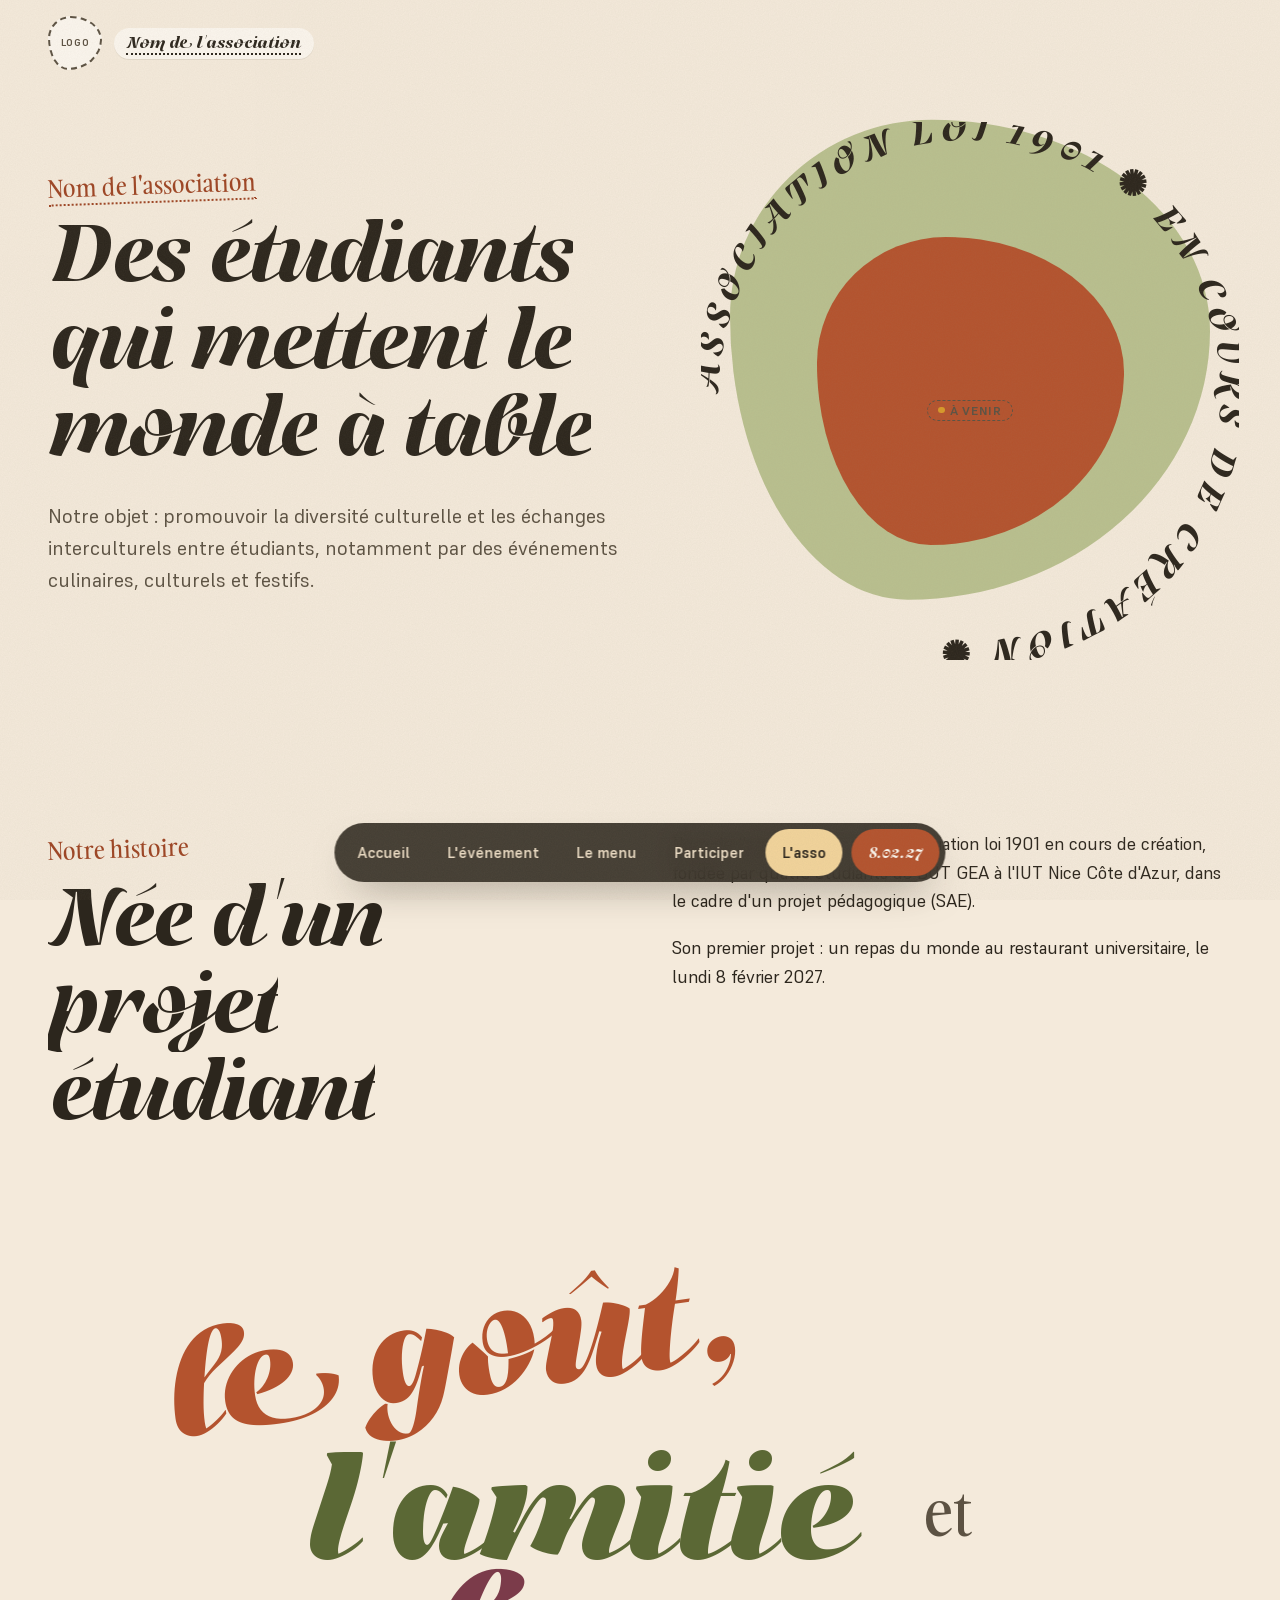
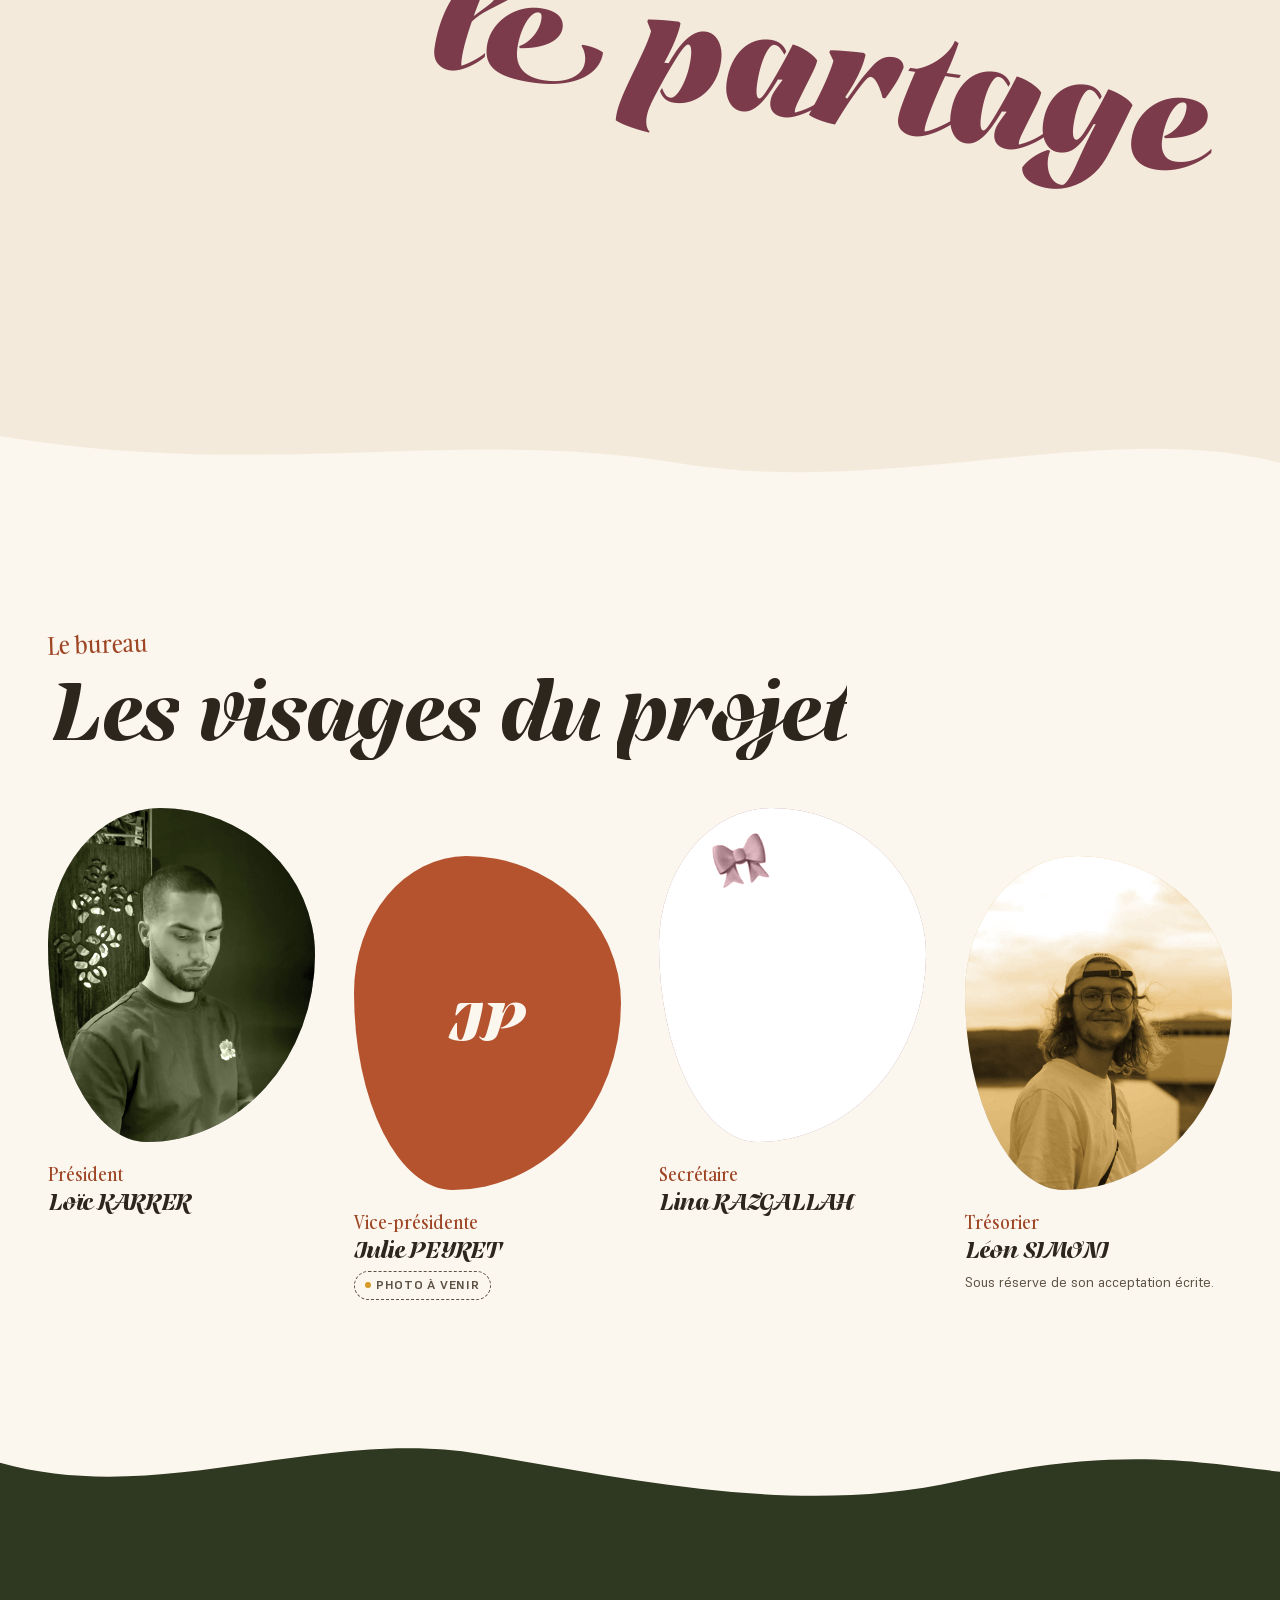
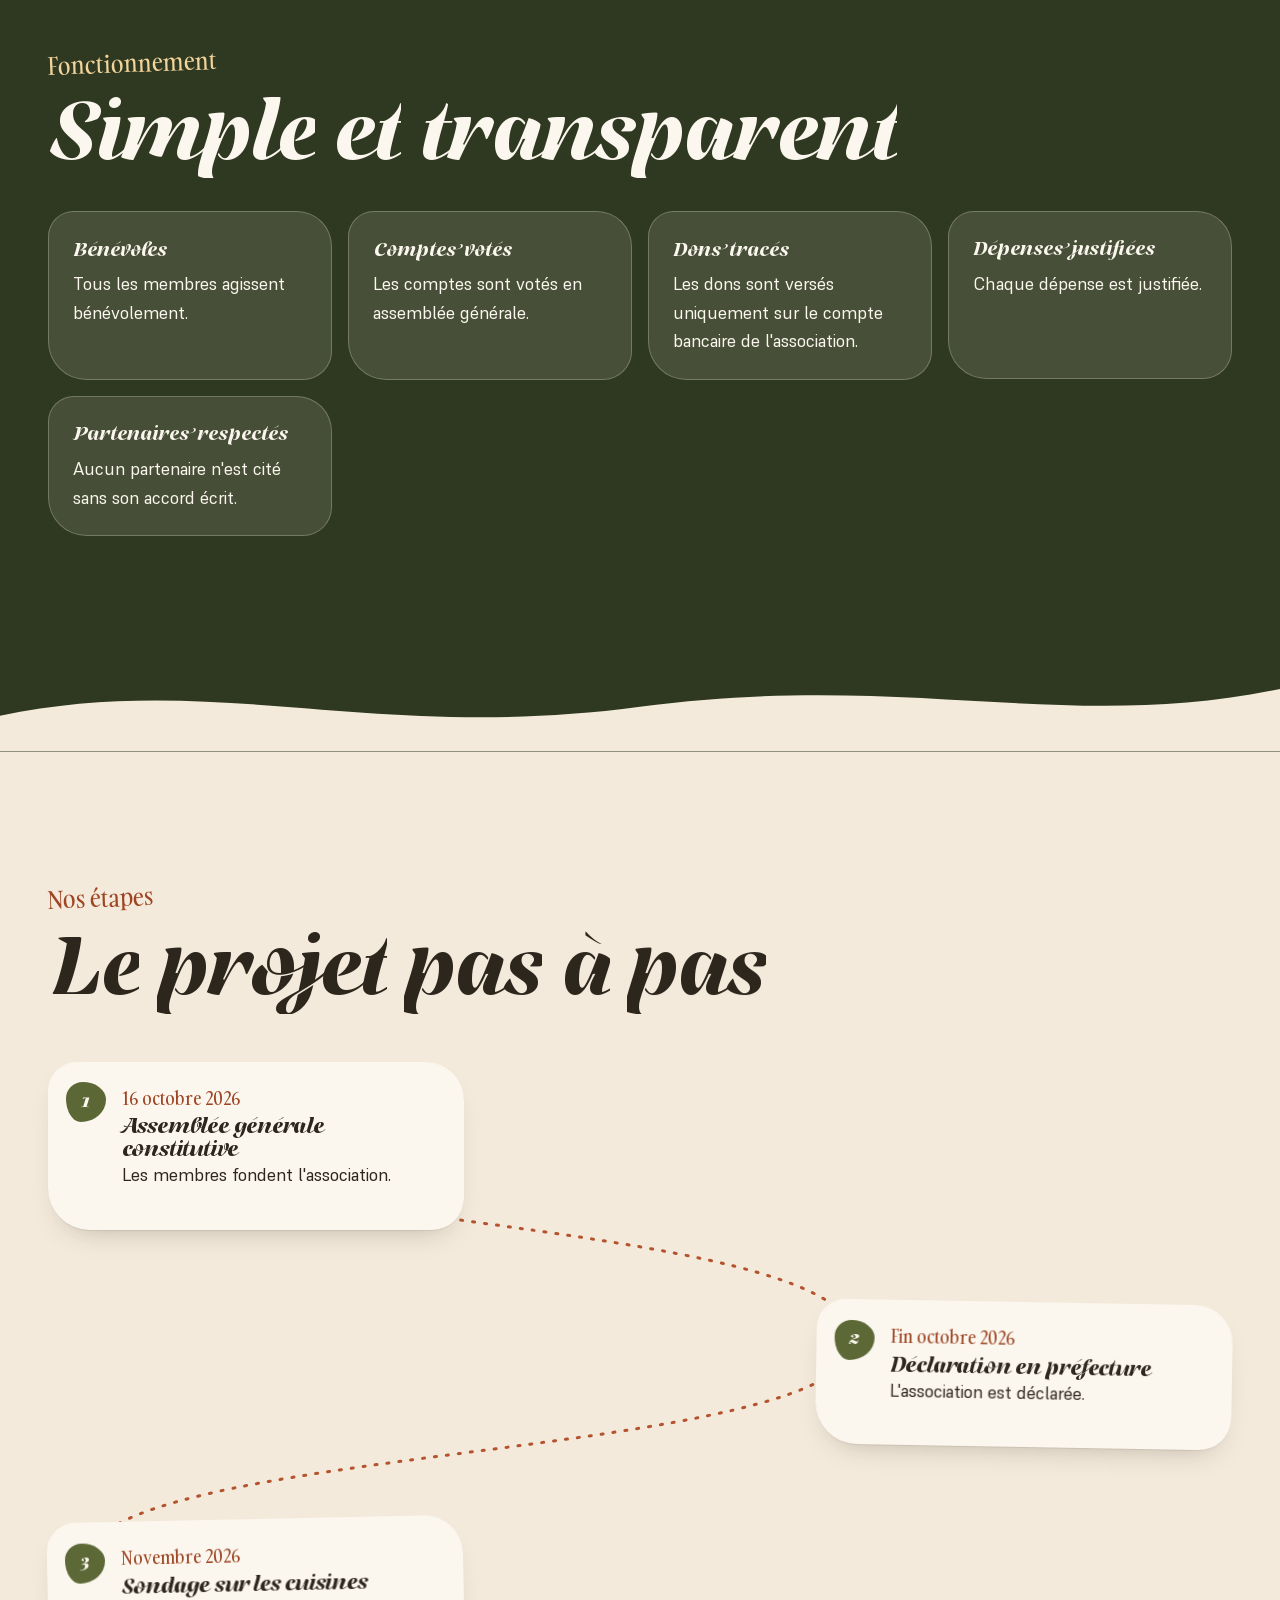
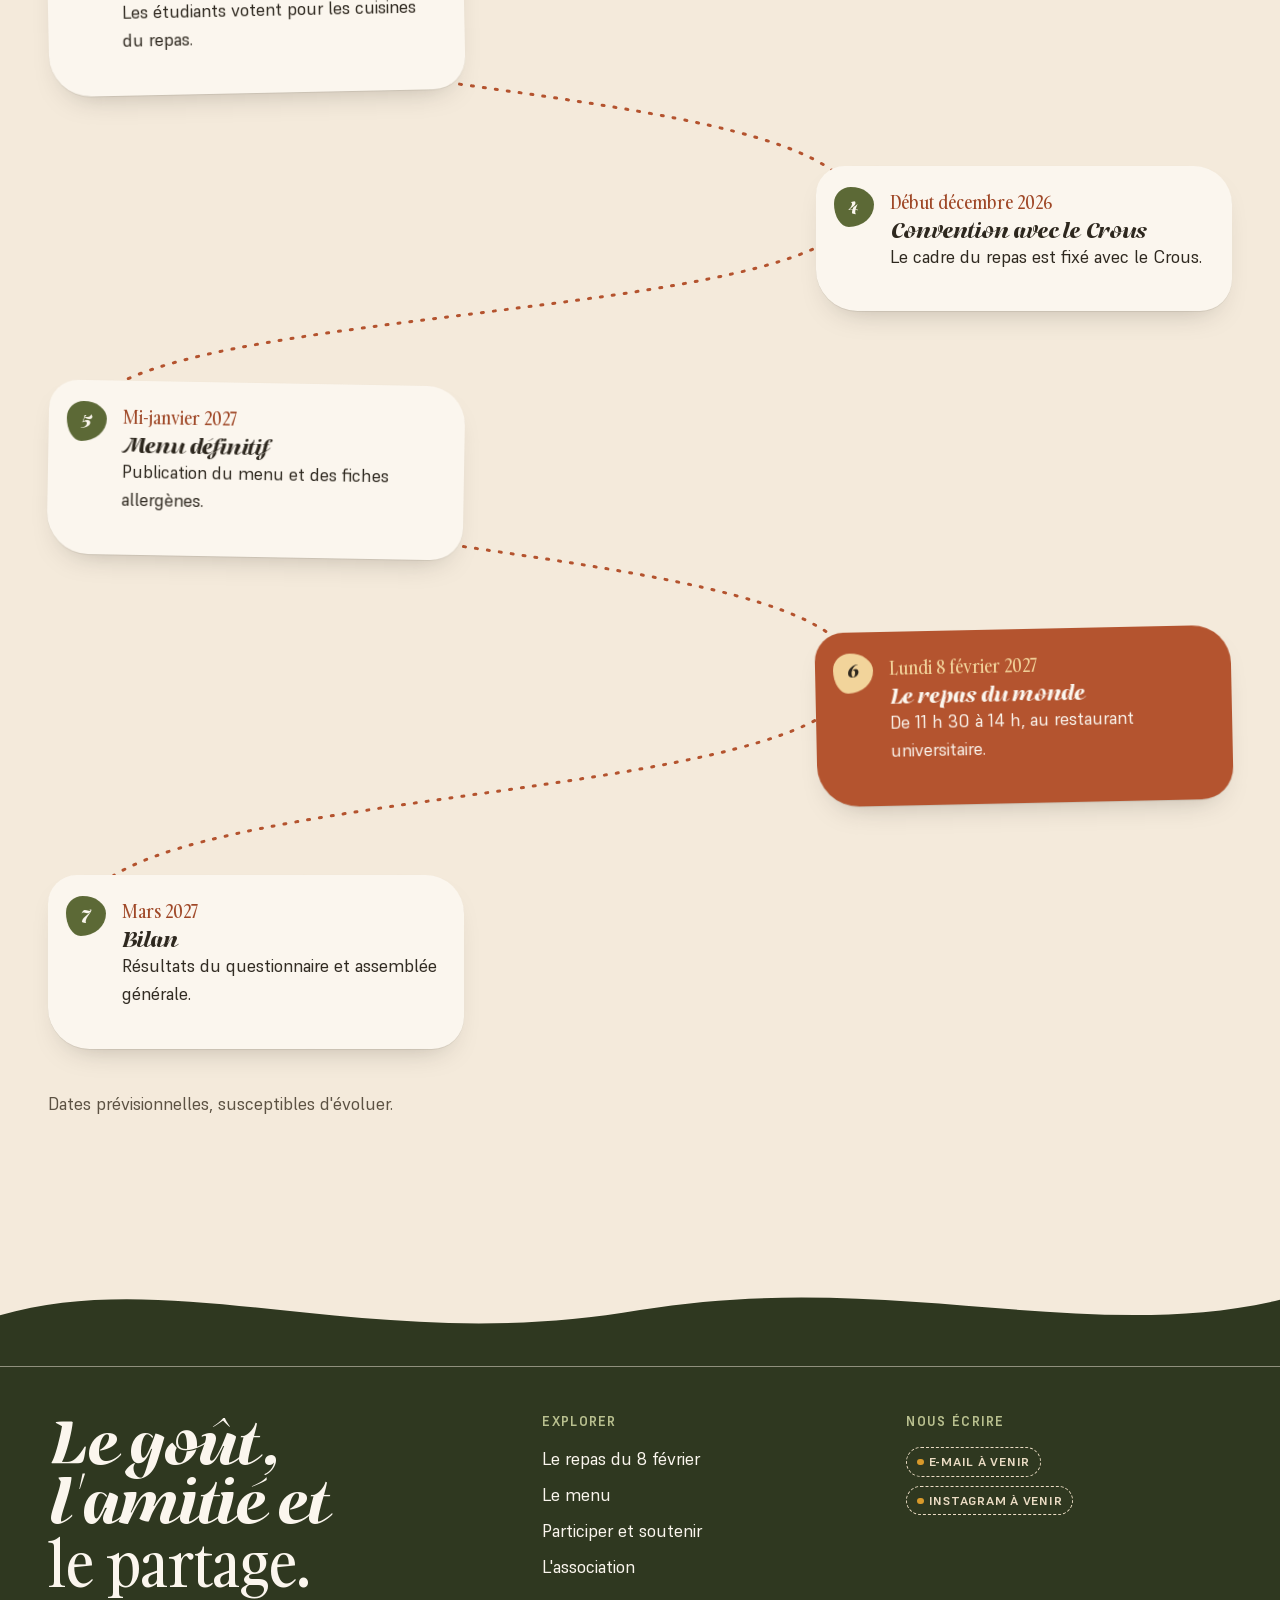
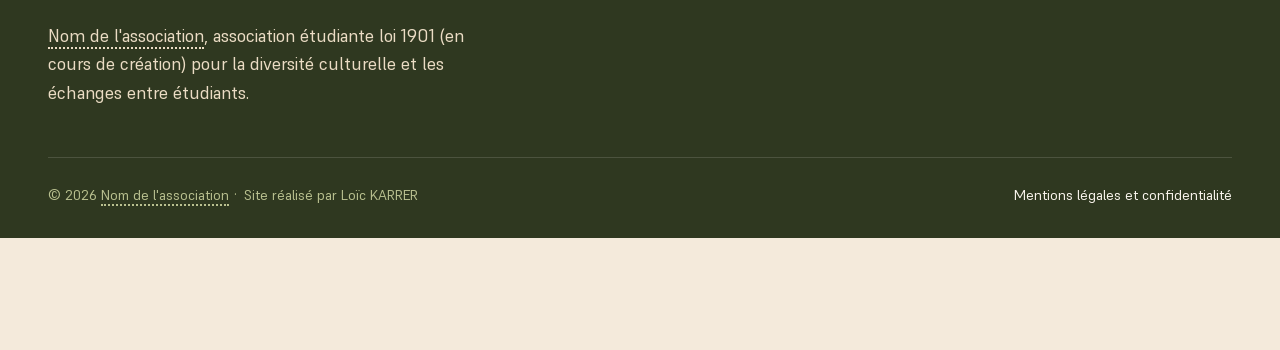
==== commit 5414d3e9: "Add files via upload" ====
--- a/association.html
+++ b/association.html
@@ -8,7 +8,7 @@
 <meta name="theme-color" content="#f4eadb">
 <!-- À ajouter quand le logo existera : <link rel="icon" href="assets/img/logo/favicon.svg"> -->
 <link rel="stylesheet" href="assets/css/polices.css?v=c069f0ab">
-<link rel="stylesheet" href="assets/css/style.css?v=1c559829">
+<link rel="stylesheet" href="assets/css/style.css?v=ccf751ab">
 <script>try{if(sessionStorage.getItem("voile")==="1"&&!matchMedia("(prefers-reduced-motion: reduce)").matches)document.documentElement.classList.add("voile-entree")}catch(e){}</script>
 </head>
 <body>
@@ -44,7 +44,7 @@
   <div class="intro-visuel" style="--c:var(--olive-clair);--c2:var(--terracotta)" aria-hidden="true">
     <span class="forme" data-flotte="-12"></span><span class="forme"></span>
     <svg class="anneau" viewBox="0 0 300 300" aria-hidden="true"><defs><path id="anneau-asso" d="M150.0,150.0 m-140,0 a140,140 0 1,1 280,0 a140,140 0 1,1 -280,0"/></defs><text><textPath href="#anneau-asso" textLength="872" lengthAdjust="spacing">association loi 1901 ✺ en cours de création ✺ </textPath></text></svg>
-    <span class="centre">1901</span>
+    <span class="centre"><span class="emplacement"><span class="a-venir">À venir</span></span></span>
   </div>
 </header>
 <section class="section" aria-labelledby="titre-histoire">
@@ -80,7 +80,7 @@
       <h3>Julie PEYRET</h3><p class="reserve"><span class="a-venir">Photo à venir</span></p>
     </article>
       <article class="membre">
-      <div class="portrait portrait--dessin"><span class="initiales" aria-hidden="true">LR</span><img src="assets/img/bureau/lina-razgallah.jpg" alt="Portrait de Lina Razgallah" loading="lazy"></div>
+      <div class="portrait"><span class="initiales" aria-hidden="true">LR</span><img src="assets/img/bureau/lina-razgallah.jpg" alt="Portrait de Lina Razgallah" loading="lazy"></div>
       <span class="role">Secrétaire</span>
       <h3>Lina RAZGALLAH</h3>
     </article>
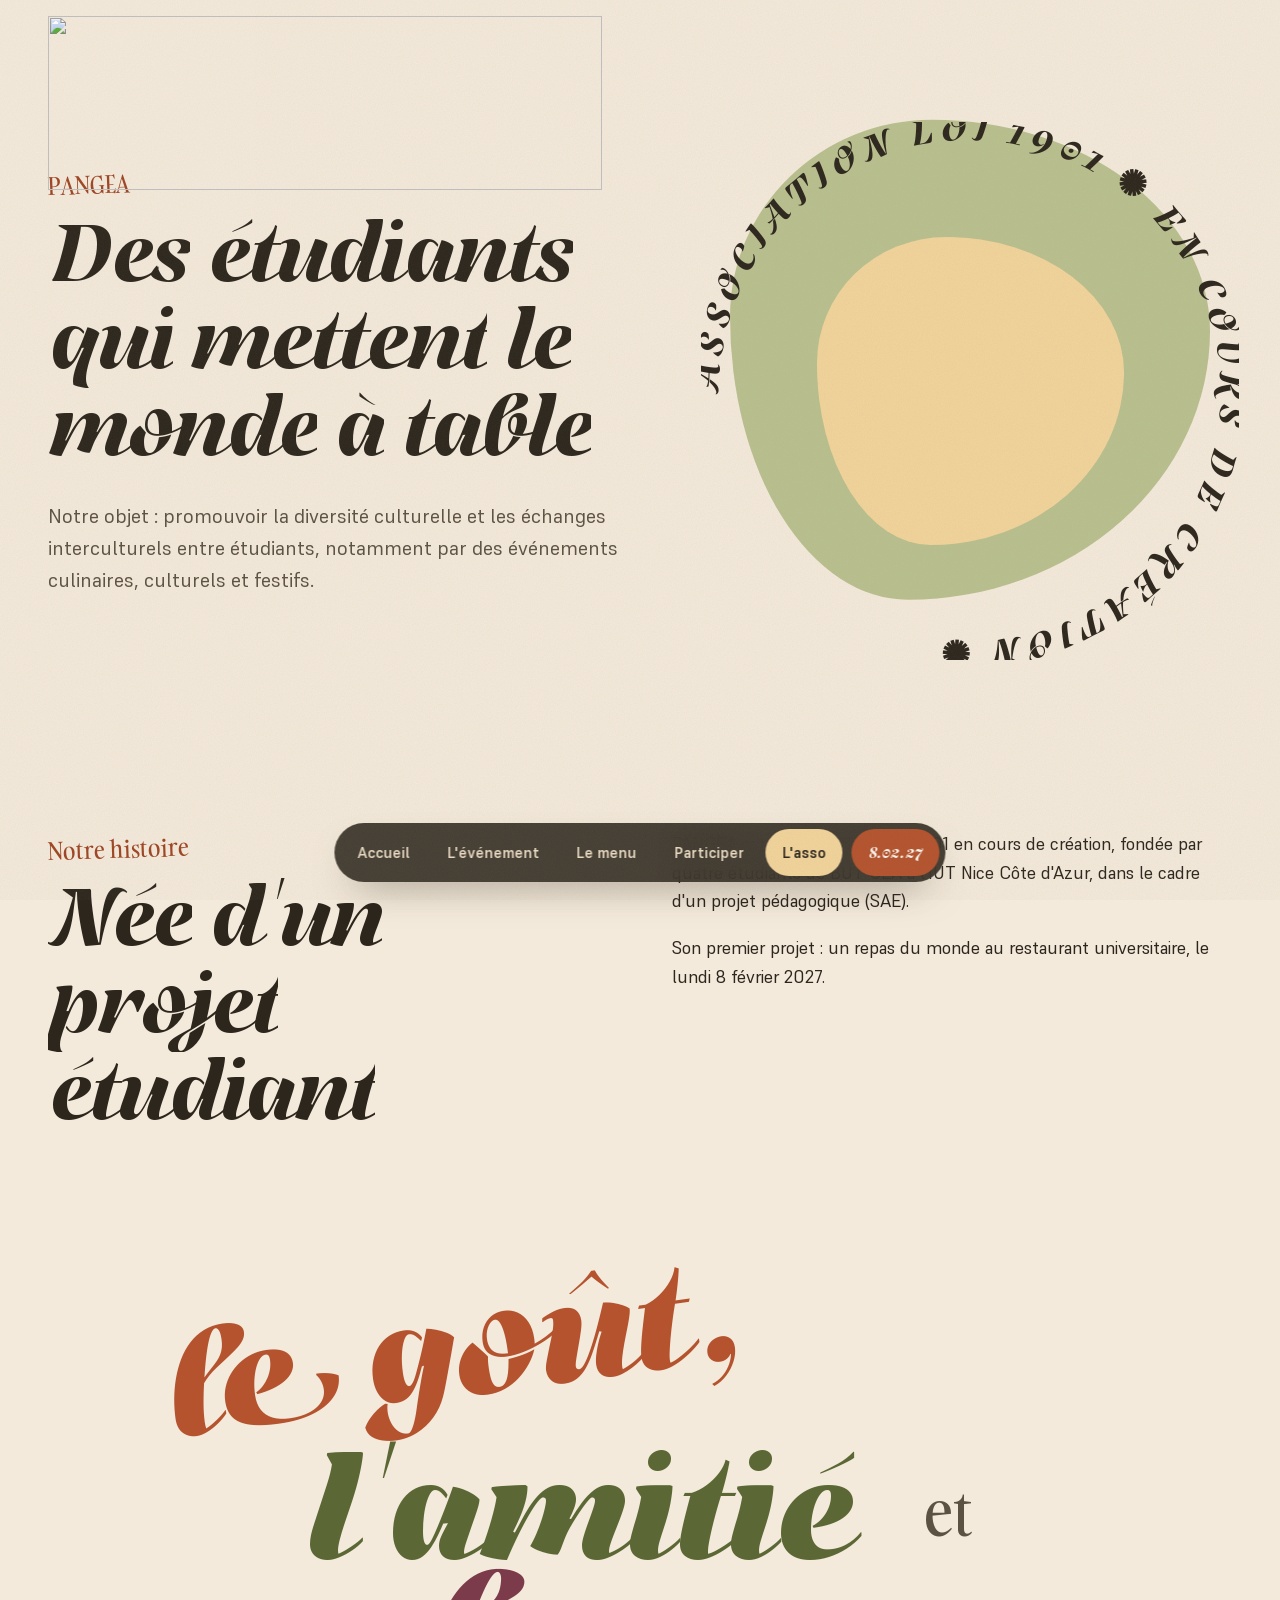
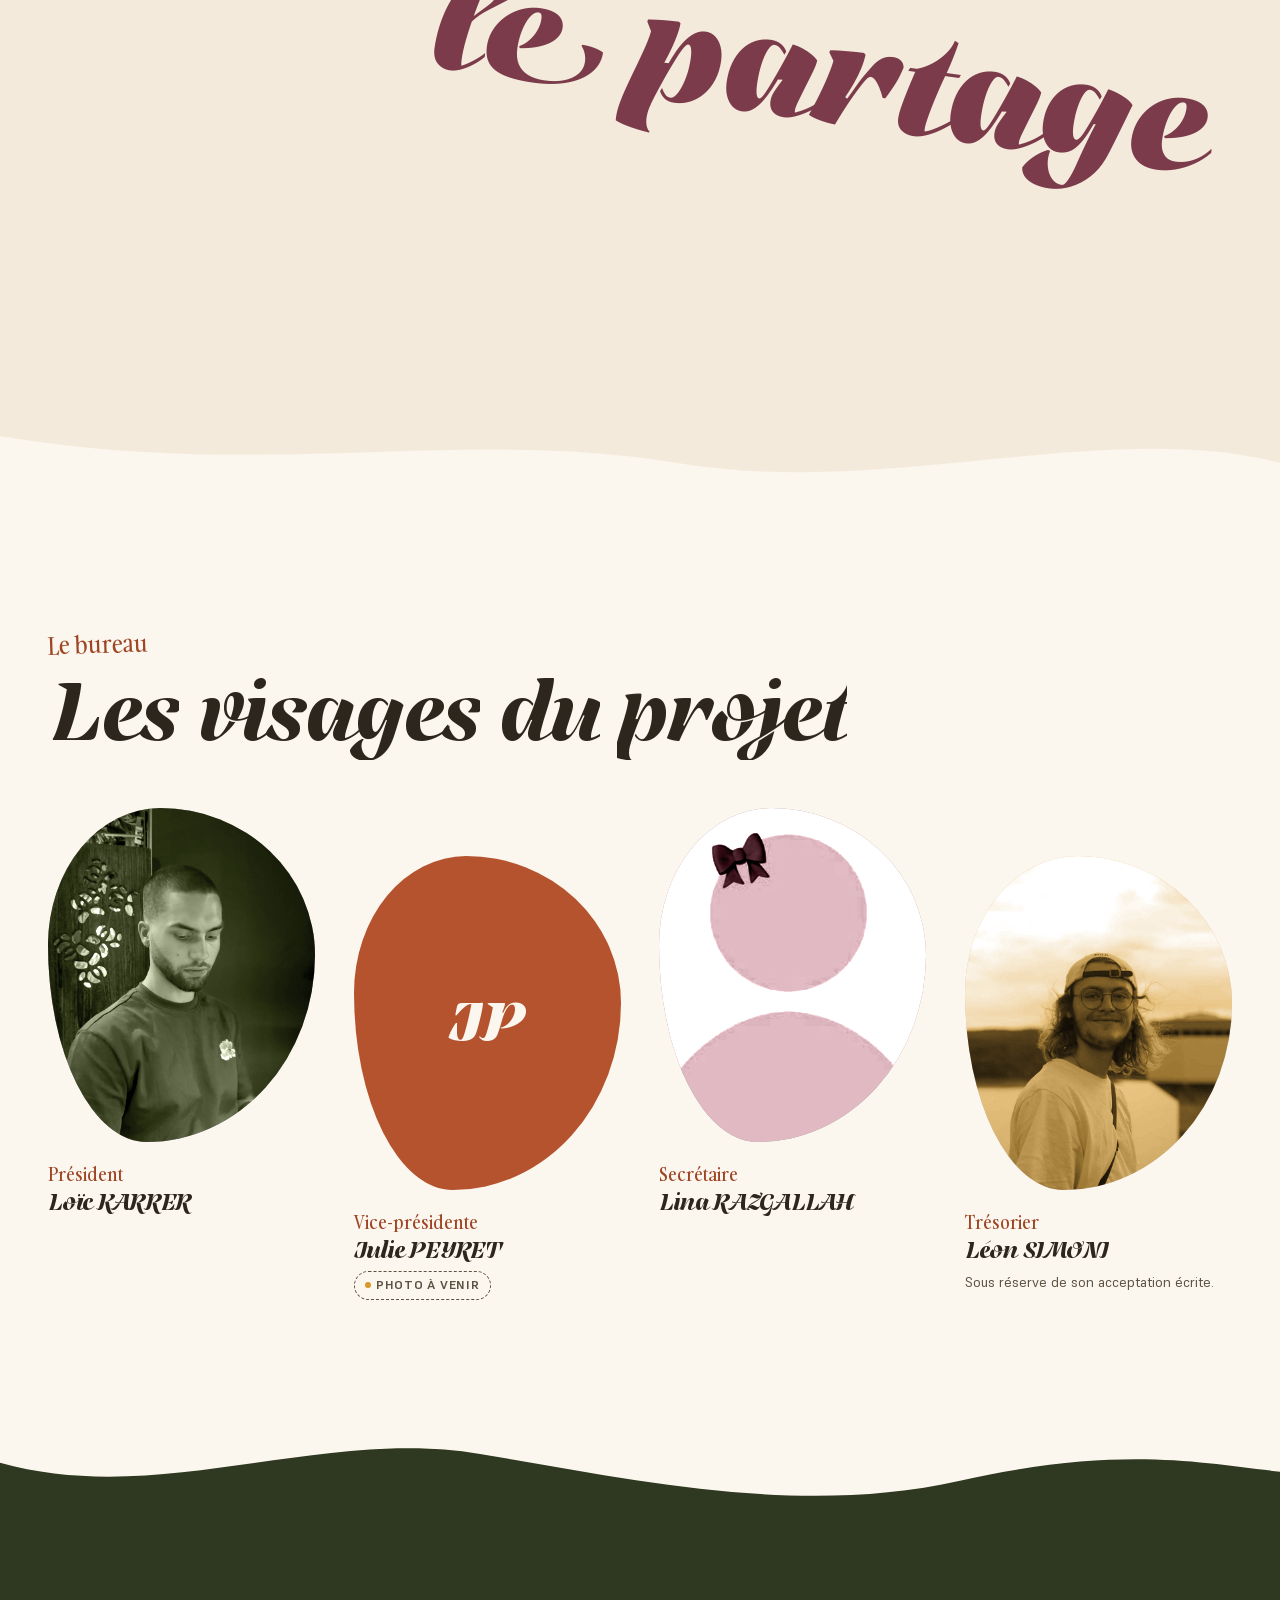
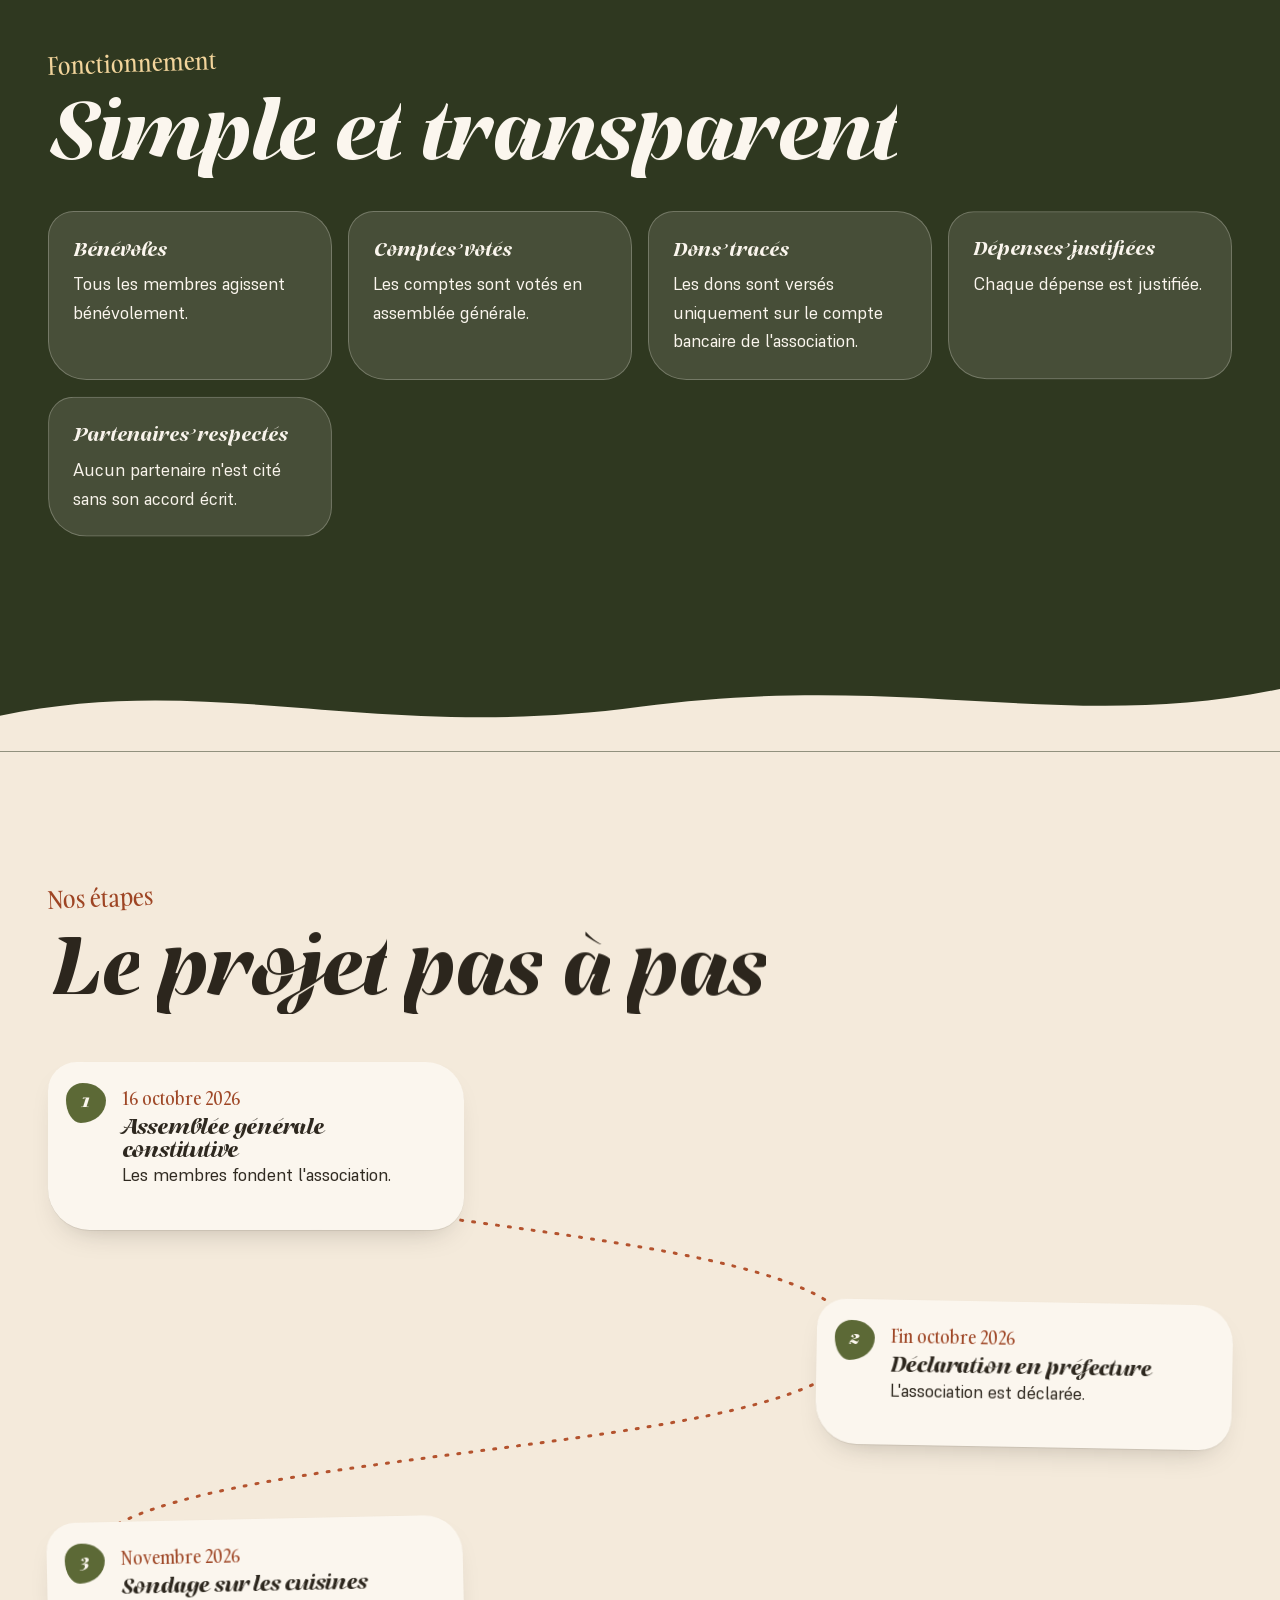
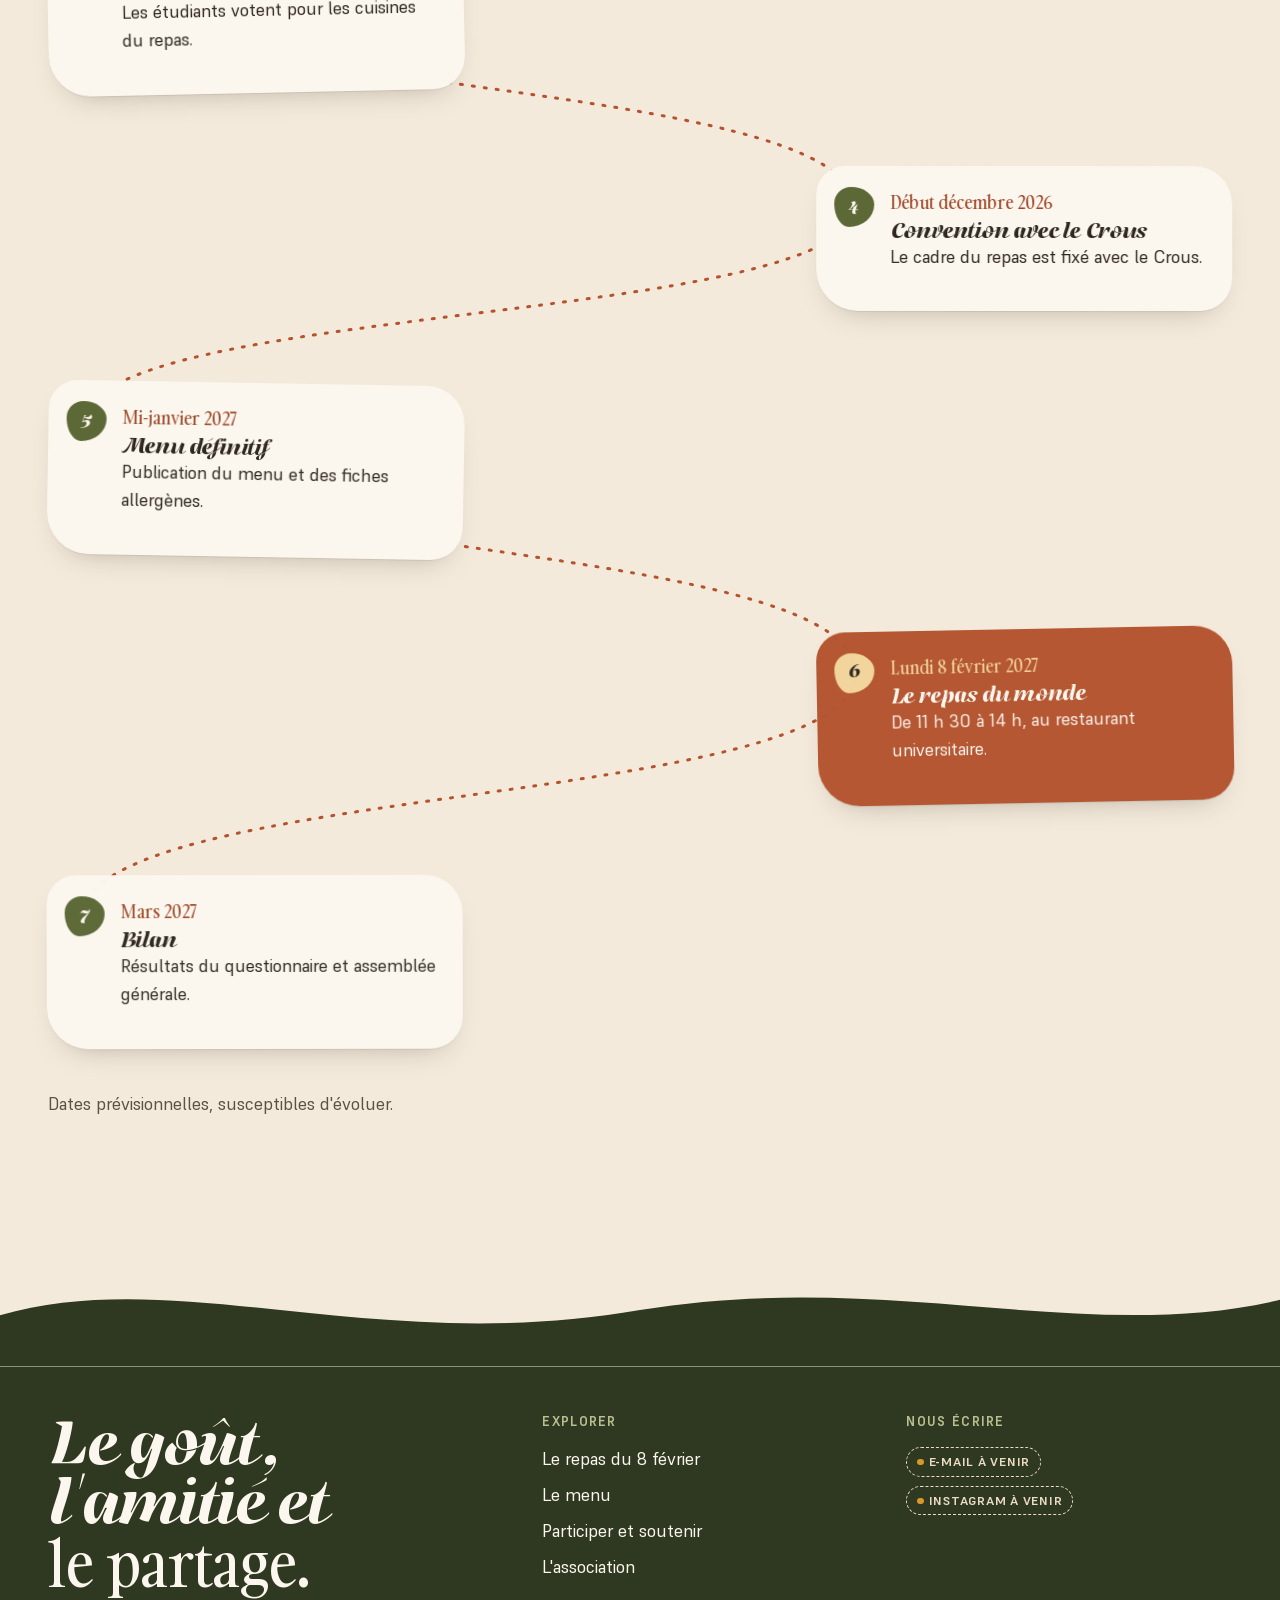
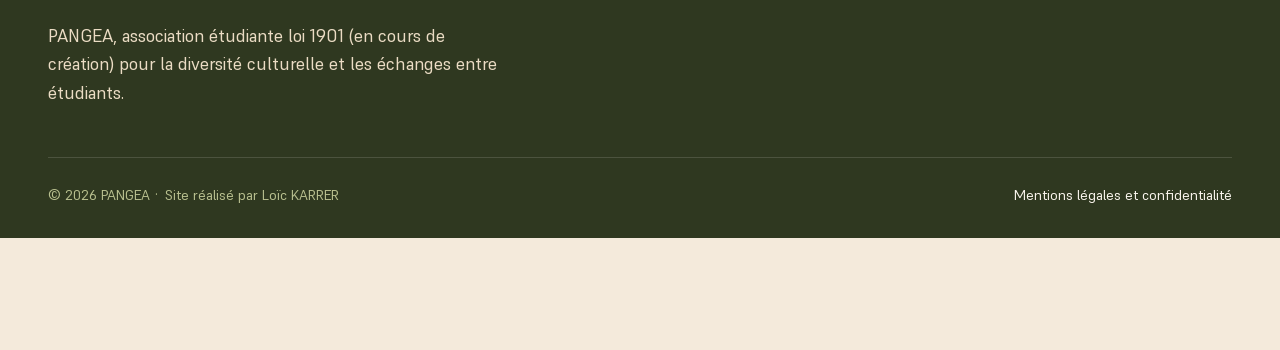
==== commit 15537f59: "Add files via upload" ====
--- a/association.html
+++ b/association.html
@@ -3,22 +3,21 @@
 <head>
 <meta charset="utf-8">
 <meta name="viewport" content="width=device-width, initial-scale=1">
-<title>L'association · Nom de l'association</title>
+<title>L'association · PANGEA</title>
 <meta name="description" content="Une association étudiante loi 1901 pour promouvoir la diversité culturelle et les échanges interculturels. Le goût, l'amitié, le partage.">
-<meta name="theme-color" content="#f4eadb">
-<!-- À ajouter quand le logo existera : <link rel="icon" href="assets/img/logo/favicon.svg"> -->
+<meta name="theme-color" content="#f8e9cf">
+<link rel="icon" href="assets/img/logo/pangea-favicon.svg" type="image/svg+xml">
+<link rel="apple-touch-icon" href="assets/img/logo/apple-touch-icon.png">
 <link rel="stylesheet" href="assets/css/polices.css?v=c069f0ab">
-<link rel="stylesheet" href="assets/css/style.css?v=ccf751ab">
+<link rel="stylesheet" href="assets/css/style.css?v=9afb38fa">
 <script>try{if(sessionStorage.getItem("voile")==="1"&&!matchMedia("(prefers-reduced-motion: reduce)").matches)document.documentElement.classList.add("voile-entree")}catch(e){}</script>
 </head>
 <body>
 <a class="evitement" href="#contenu">Aller au contenu</a>
 <div class="voile" aria-hidden="true"><span></span></div>
 
-<a class="logo-bulle" href="index.html" aria-label="Nom de l'association, accueil">
-  <!-- Emplacement du logo : remplacer ce bloc par <img src="assets/img/logo/logo.svg" alt=""> -->
-  <span class="logo-slot" aria-hidden="true">Logo</span>
-  <span class="logo-nom"><span class="tbd" title="À remplacer : nom de l'association">Nom de l'association</span></span>
+<a class="logo-bulle" href="index.html" aria-label="PANGEA, accueil">
+  <img class="logo-img" src="assets/img/logo/pangea-logo-fond-clair.svg" alt="" width="554" height="174">
 </a>
 
 <nav class="dock" aria-label="Navigation principale">
@@ -36,15 +35,15 @@
 <main id="contenu">
 <header class="intro">
   <div>
-    <span class="surtitre" data-reveal><span class="tbd" title="À remplacer : nom de l'association">Nom de l'association</span></span>
+    <span class="surtitre" data-reveal>PANGEA</span>
     <h1 data-split>Des étudiants qui mettent le monde à table</h1>
     <p data-reveal>Notre objet : promouvoir la diversité culturelle et les échanges interculturels entre étudiants, notamment par des événements culinaires, culturels et festifs.</p>
     
   </div>
-  <div class="intro-visuel" style="--c:var(--olive-clair);--c2:var(--terracotta)" aria-hidden="true">
+  <div class="intro-visuel" style="--c:var(--olive-clair);--c2:var(--safran-clair)" aria-hidden="true">
     <span class="forme" data-flotte="-12"></span><span class="forme"></span>
     <svg class="anneau" viewBox="0 0 300 300" aria-hidden="true"><defs><path id="anneau-asso" d="M150.0,150.0 m-140,0 a140,140 0 1,1 280,0 a140,140 0 1,1 -280,0"/></defs><text><textPath href="#anneau-asso" textLength="872" lengthAdjust="spacing">association loi 1901 ✺ en cours de création ✺ </textPath></text></svg>
-    <span class="centre"><span class="emplacement"><span class="a-venir">À venir</span></span></span>
+    <span class="centre"><img class="centre-logo" src="assets/img/logo/pangea-symbole.svg" alt=""></span>
   </div>
 </header>
 <section class="section" aria-labelledby="titre-histoire">
@@ -54,7 +53,7 @@
       <h2 id="titre-histoire" data-split>Née d'un projet étudiant</h2>
     </div>
     <div data-reveal>
-      <p><span class="tbd" title="À remplacer : nom de l'association">Nom de l'association</span> est une association loi 1901 en cours de création, fondée par quatre étudiants de BUT GEA à l'<span data-iut>IUT Nice Côte d'Azur</span>, dans le cadre d'un projet pédagogique (SAE).</p>
+      <p>PANGEA est une association loi 1901 en cours de création, fondée par quatre étudiants de BUT GEA à l'<span data-iut>IUT Nice Côte d'Azur</span>, dans le cadre d'un projet pédagogique (SAE).</p>
       <p>Son premier projet : un repas du monde au restaurant universitaire, le lundi 8 février 2027.</p>
     </div>
   </div>
@@ -125,7 +124,7 @@
     <div class="pied-contenu">
       <div>
         <h2>Le goût, l'amitié et <span class="accent">le partage.</span></h2>
-        <p><span class="tbd" title="À remplacer : nom de l'association">Nom de l'association</span>, association étudiante loi 1901 (en cours de création) pour la diversité culturelle et les échanges entre étudiants.</p>
+        <p>PANGEA, association étudiante loi 1901 (en cours de création) pour la diversité culturelle et les échanges entre étudiants.</p>
       </div>
       <div>
         <h3>Explorer</h3>
@@ -145,7 +144,7 @@
       </div>
     </div>
     <div class="pied-bas">
-      <p>© <span data-annee>2026</span> <span class="tbd" title="À remplacer : nom de l'association">Nom de l'association</span> · Site réalisé par Loïc KARRER</p>
+      <p>© <span data-annee>2026</span> PANGEA · Site réalisé par Loïc KARRER</p>
       <p><a href="mentions-legales.html">Mentions légales et confidentialité</a></p>
     </div>
   </div>
@@ -153,6 +152,6 @@
 
 <script src="assets/js/vendor/gsap.min.js?v=fa1aeabc" defer></script>
 <script src="assets/js/vendor/ScrollTrigger.min.js?v=ecd3242f" defer></script>
-<script src="assets/js/main.js?v=73e51909" defer></script>
+<script src="assets/js/main.js?v=3011c164" defer></script>
 </body>
 </html>
--- a/assets/css/style.css
+++ b/assets/css/style.css
@@ -674,6 +674,13 @@
   font-family: var(--f-display); font-weight: 900; color: var(--lin);
   font-size: clamp(2.4rem, 6vw, 4.4rem); line-height: 0.9;
 }
+/* Emplacement réservé (contenu à venir) au centre du visuel */
+.intro-visuel .emplacement {
+  display: grid; place-items: center;
+  width: 46%; aspect-ratio: 1; border-radius: 50%;
+  border: 3px dashed color-mix(in srgb, var(--lin) 75%, transparent);
+}
+.intro-visuel .emplacement .a-venir { border: 0; color: var(--lin); font-size: clamp(0.62rem, 1.4vw, 0.78rem); }
 @media (max-width: 760px) {
   .intro { grid-template-columns: 1fr; min-height: 0; padding-top: 7rem; }
   .intro-visuel { width: min(72%, 18rem); order: -1; }
@@ -923,9 +930,6 @@
 .membre:hover .portrait::after { opacity: 0; }
 .membre:hover .portrait img { scale: 1.06; }
 /* Illustration (pas une photo) : couleurs d'origine, sans teinte */
-/* Illustration très pâle : on renforce le contraste avant la teinte, sinon le rose disparaît */
-.portrait--dessin img { filter: grayscale(1) brightness(0.5) contrast(5) brightness(1.8); }
-.membre:hover .portrait--dessin img { filter: none; }
 .membre .role { font-family: var(--f-accent); color: var(--terracotta-texte); font-size: 1.15rem; display: block; }
 .membre h3 { font-size: 1.4rem; margin: 0.1em 0 0.3em; }
 .membre .reserve { font-size: 0.88rem; color: var(--encre-douce); margin: 0; }
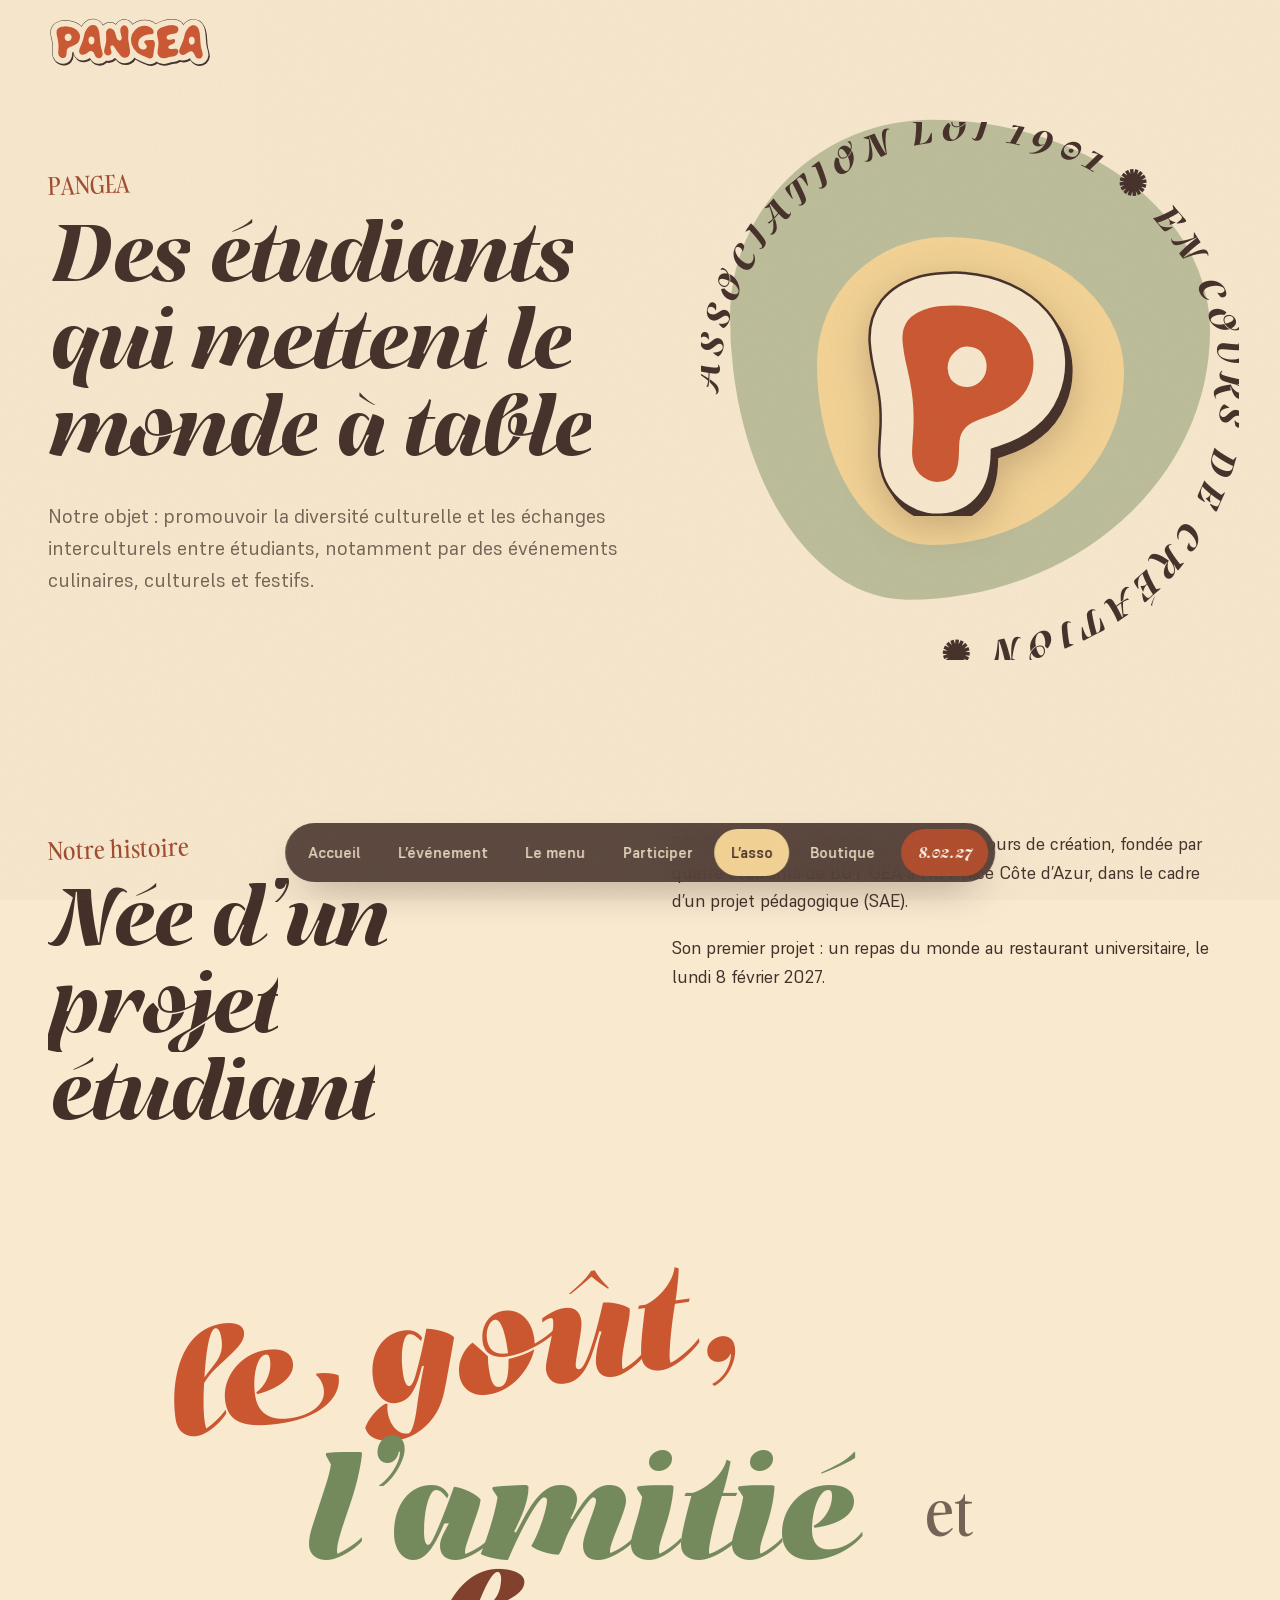
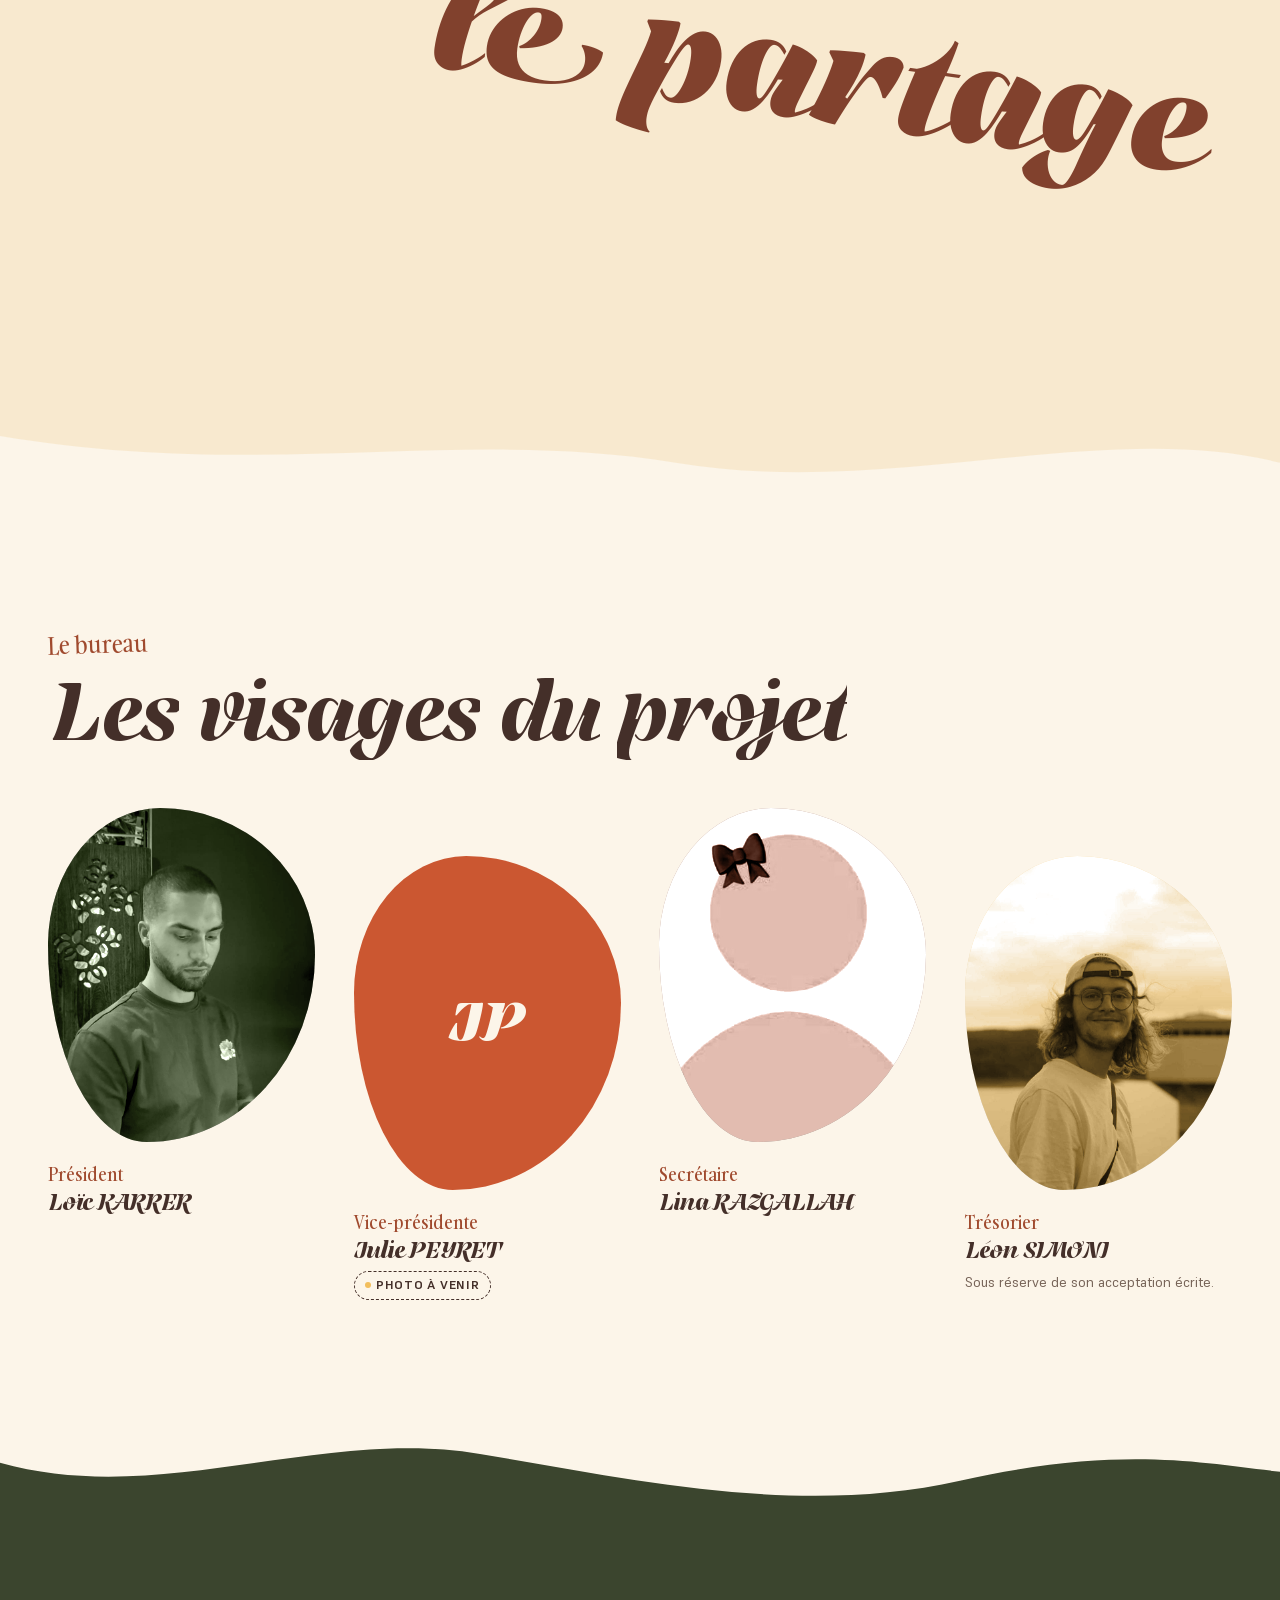
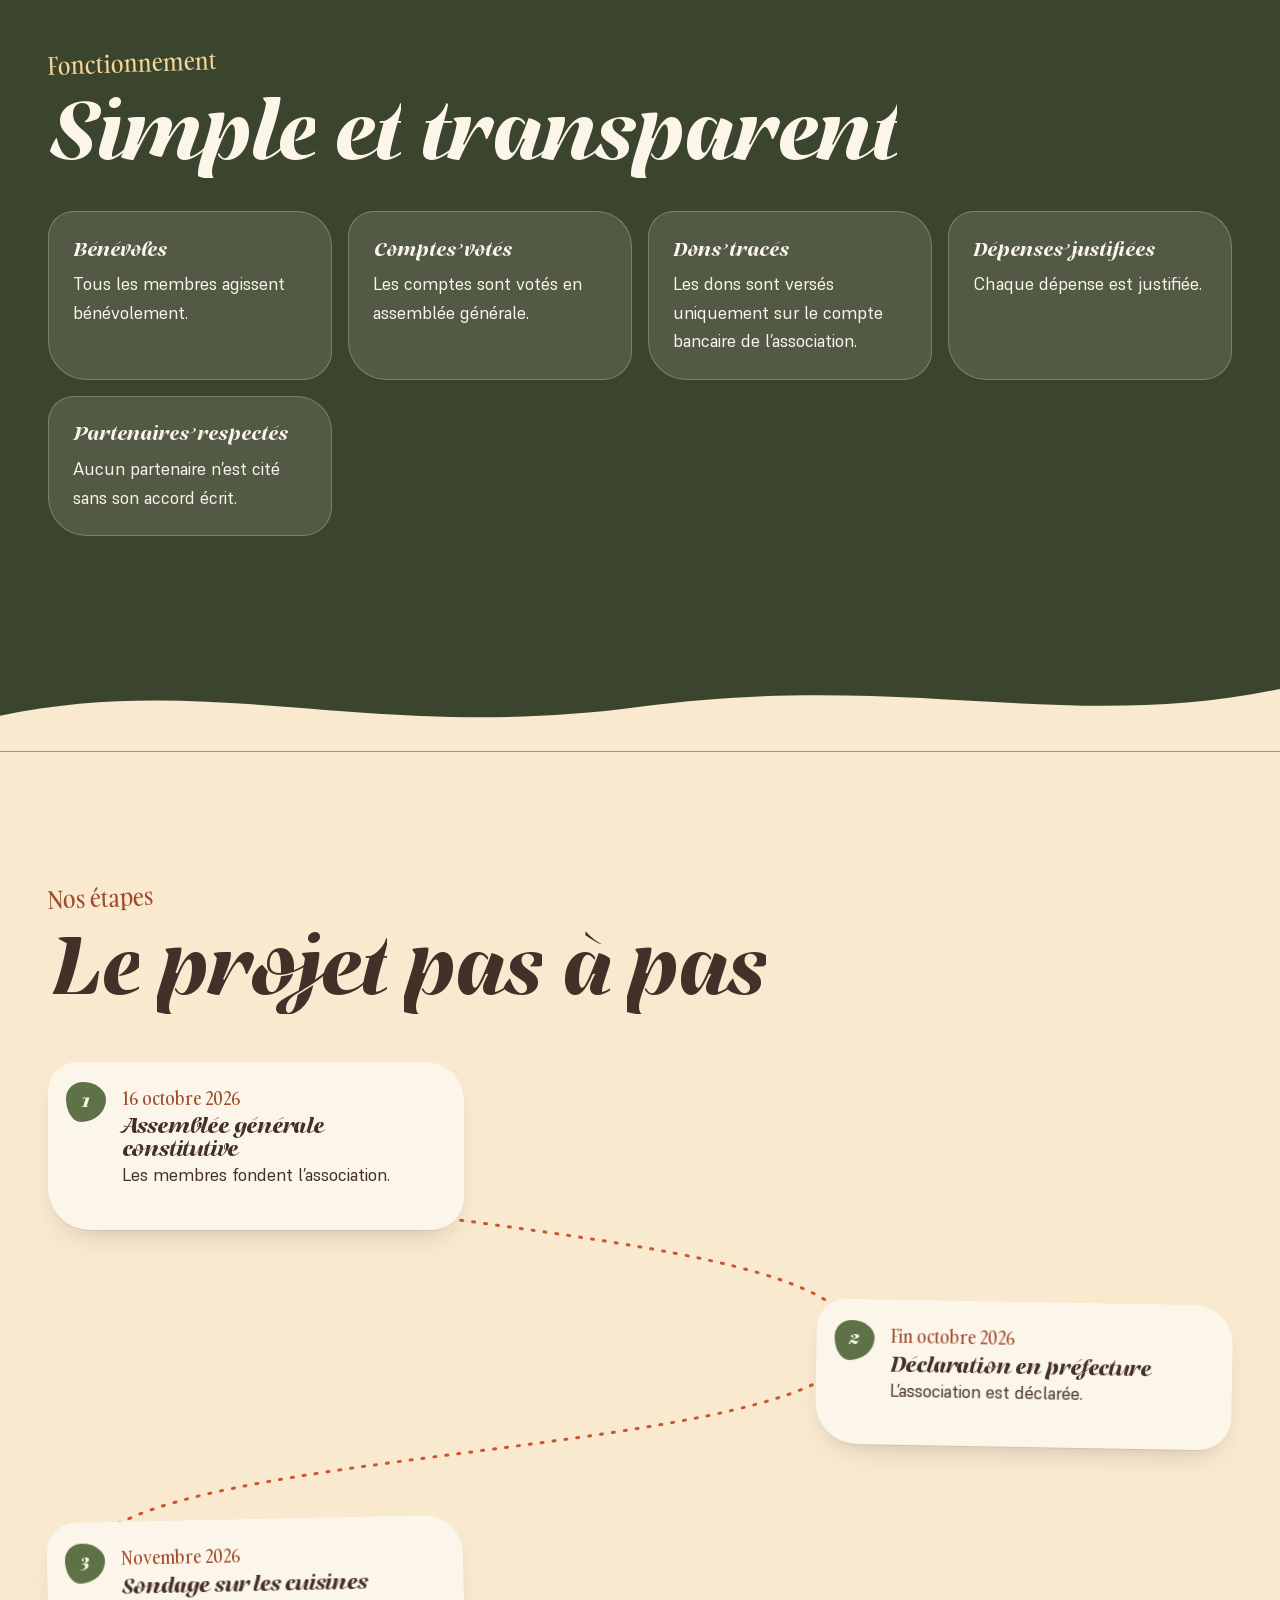
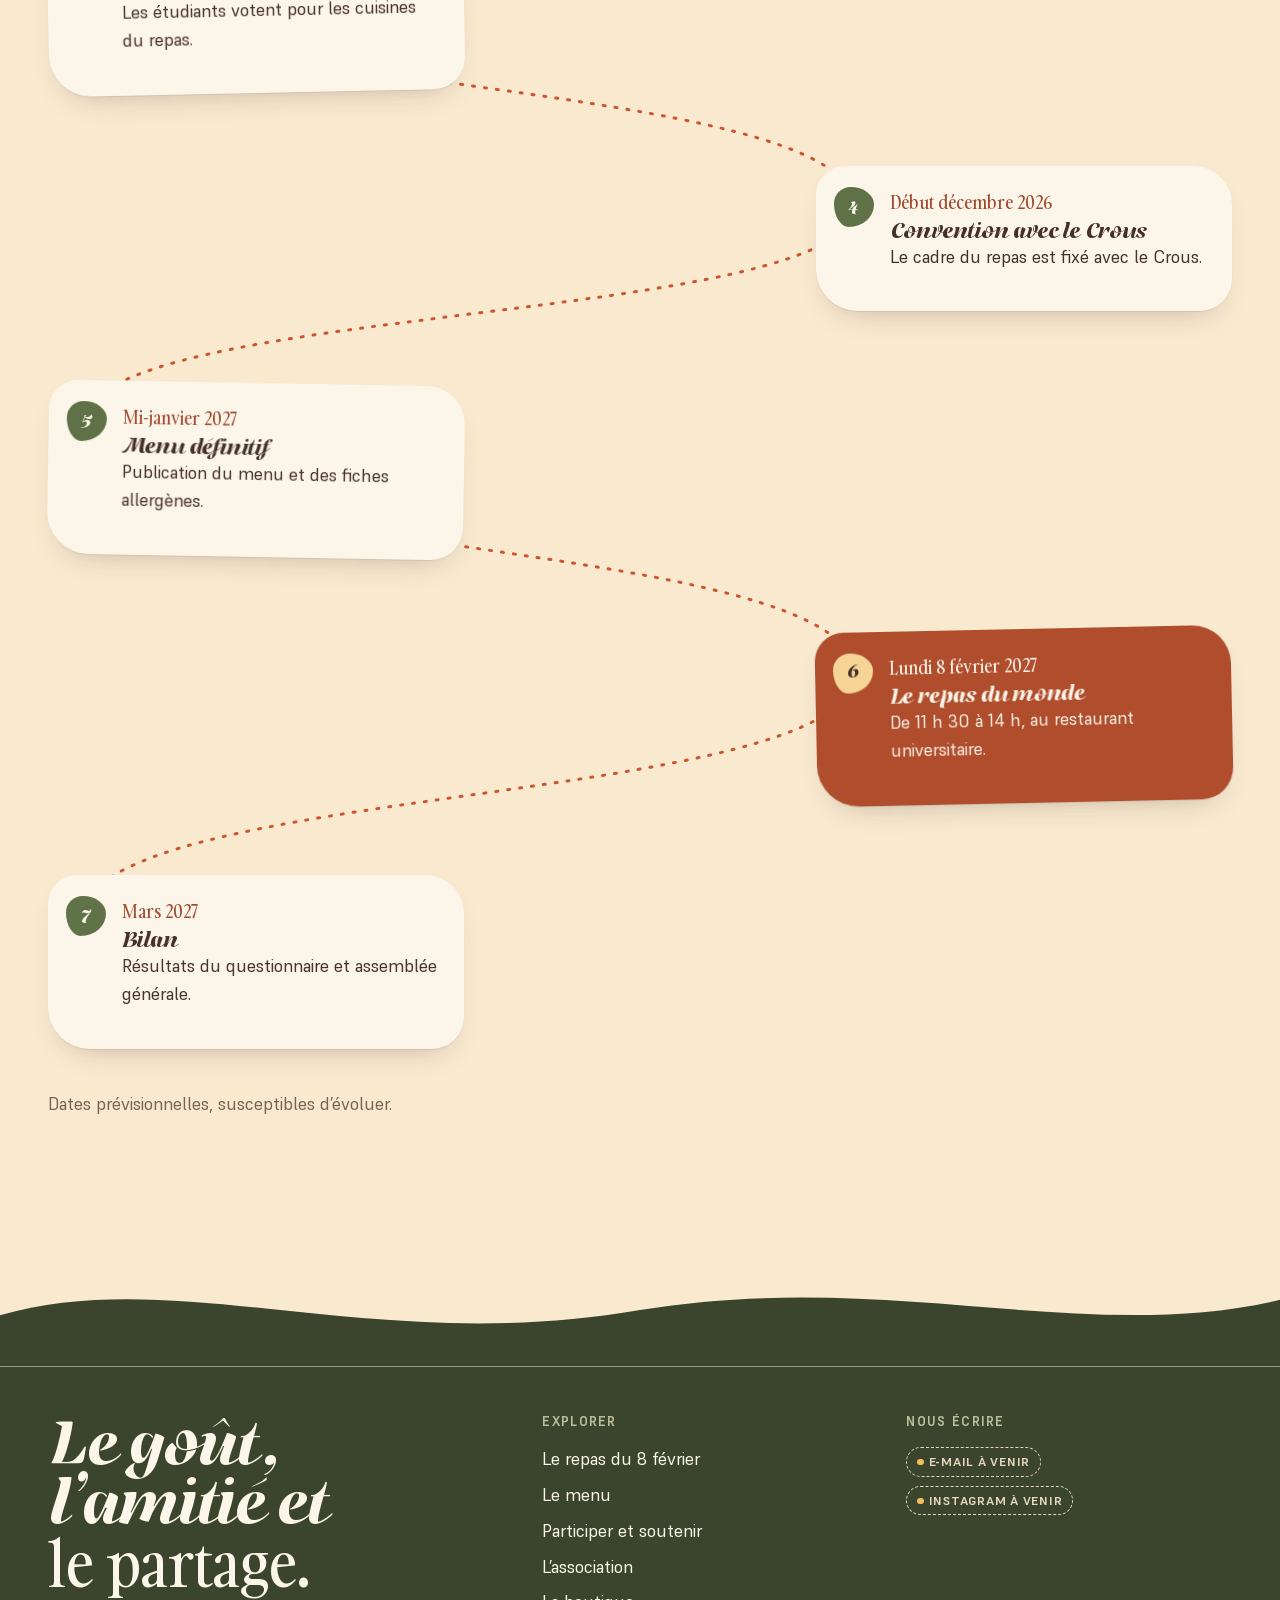
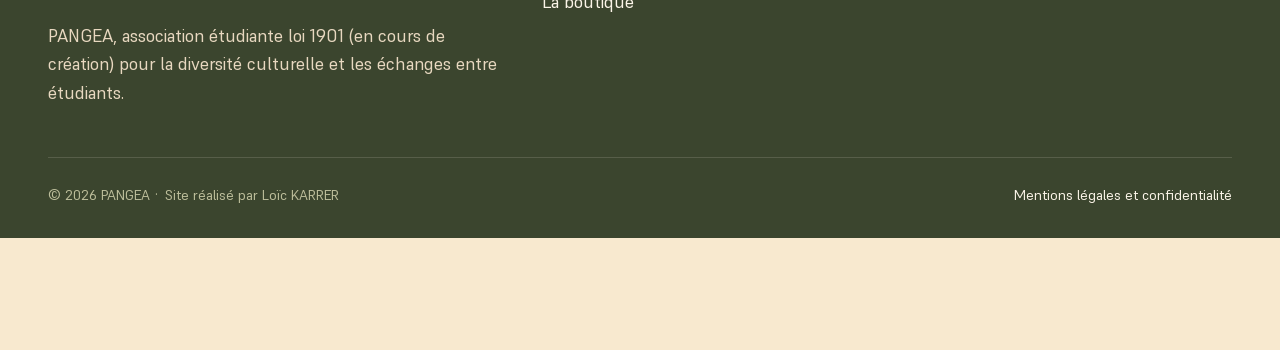
==== commit 87f37043: "Add files via upload" ====
--- a/association.html
+++ b/association.html
@@ -3,13 +3,13 @@
 <head>
 <meta charset="utf-8">
 <meta name="viewport" content="width=device-width, initial-scale=1">
-<title>L'association · PANGEA</title>
+<title>L’association · PANGEA</title>
 <meta name="description" content="Une association étudiante loi 1901 pour promouvoir la diversité culturelle et les échanges interculturels. Le goût, l'amitié, le partage.">
 <meta name="theme-color" content="#f8e9cf">
 <link rel="icon" href="assets/img/logo/pangea-favicon.svg" type="image/svg+xml">
 <link rel="apple-touch-icon" href="assets/img/logo/apple-touch-icon.png">
-<link rel="stylesheet" href="assets/css/polices.css?v=c069f0ab">
-<link rel="stylesheet" href="assets/css/style.css?v=9afb38fa">
+<link rel="stylesheet" href="assets/css/polices.css?v=16e0a58e">
+<link rel="stylesheet" href="assets/css/style.css?v=5b4be4be">
 <script>try{if(sessionStorage.getItem("voile")==="1"&&!matchMedia("(prefers-reduced-motion: reduce)").matches)document.documentElement.classList.add("voile-entree")}catch(e){}</script>
 </head>
 <body>
@@ -21,14 +21,14 @@
 </a>
 
 <nav class="dock" aria-label="Navigation principale">
-  <a href="index.html">Accueil</a><a href="evenement.html">L'événement</a><a href="menu.html">Le menu</a><a href="participer.html">Participer</a><a href="association.html" aria-current="page">L'asso</a>
+  <a href="index.html">Accueil</a><a href="evenement.html">L’événement</a><a href="menu.html">Le menu</a><a href="participer.html">Participer</a><a href="association.html" aria-current="page">L’asso</a><a href="boutique.html">Boutique</a>
   <a class="dock-date" href="evenement.html#infos">8.02.27</a>
 </nav>
 
 <button class="menu-bouton" type="button" aria-expanded="false" aria-controls="rideau" aria-label="Ouvrir le menu"><span></span><span></span></button>
 <nav class="rideau" id="rideau" aria-label="Navigation mobile">
   <span class="forme" aria-hidden="true"></span><span class="forme" aria-hidden="true"></span>
-  <ul><li><a href="index.html">Accueil</a></li><li><a href="evenement.html">L'événement</a></li><li><a href="menu.html">Le menu</a></li><li><a href="participer.html">Participer</a></li><li><a href="association.html" aria-current="page">L'asso</a></li></ul>
+  <ul><li><a href="index.html">Accueil</a></li><li><a href="evenement.html">L’événement</a></li><li><a href="menu.html">Le menu</a></li><li><a href="participer.html">Participer</a></li><li><a href="association.html" aria-current="page">L’asso</a></li><li><a href="boutique.html">Boutique</a></li></ul>
   <p class="rideau-info">Repas du monde · lundi 8 février 2027 · 11 h 30 – 14 h</p>
 </nav>
 
@@ -50,15 +50,15 @@
   <div class="conteneur duo">
     <div>
       <span class="surtitre">Notre histoire</span>
-      <h2 id="titre-histoire" data-split>Née d'un projet étudiant</h2>
+      <h2 id="titre-histoire" data-split>Née d’un projet étudiant</h2>
     </div>
     <div data-reveal>
-      <p>PANGEA est une association loi 1901 en cours de création, fondée par quatre étudiants de BUT GEA à l'<span data-iut>IUT Nice Côte d'Azur</span>, dans le cadre d'un projet pédagogique (SAE).</p>
+      <p>PANGEA est une association loi 1901 en cours de création, fondée par quatre étudiants de BUT GEA à l’<span data-iut>IUT Nice Côte d’Azur</span>, dans le cadre d’un projet pédagogique (SAE).</p>
       <p>Son premier projet : un repas du monde au restaurant universitaire, le lundi 8 février 2027.</p>
     </div>
   </div>
   <div class="conteneur" style="margin-top:clamp(4rem,10vw,7rem)">
-    <p class="valeurs" aria-label="Nos valeurs : le goût, l'amitié et le partage"><span class="v1">le goût,</span> <span class="v2">l'amitié</span> <span class="et">et</span> <span class="v3">le partage</span></p>
+    <p class="valeurs" aria-label="Nos valeurs : le goût, l'amitié et le partage"><span class="v1">le goût,</span> <span class="v2">l’amitié</span> <span class="et">et</span> <span class="v3">le partage</span></p>
   </div>
 </section>
 <svg class="vague" viewBox="0 0 1440 100" preserveAspectRatio="none" aria-hidden="true" style="background:var(--sable);color:var(--lin)"><path d="M0,30 C300,80 520,20 760,60 C1000,100 1240,10 1440,60 L1440,100 L0,100Z" fill="currentColor"/></svg>
@@ -79,7 +79,7 @@
       <h3>Julie PEYRET</h3><p class="reserve"><span class="a-venir">Photo à venir</span></p>
     </article>
       <article class="membre">
-      <div class="portrait"><span class="initiales" aria-hidden="true">LR</span><img src="assets/img/bureau/lina-razgallah.jpg" alt="Portrait de Lina Razgallah" loading="lazy"></div>
+      <div class="portrait"><span class="initiales" aria-hidden="true">LR</span><img src="assets/img/bureau/lina-razgallah.jpg" alt="Illustration représentant Lina Razgallah" loading="lazy"></div>
       <span class="role">Secrétaire</span>
       <h3>Lina RAZGALLAH</h3>
     </article>
@@ -100,9 +100,9 @@
     <ul class="principes" data-cascade>
   <li><strong>Bénévoles</strong>Tous les membres agissent bénévolement.</li>
   <li><strong>Comptes votés</strong>Les comptes sont votés en assemblée générale.</li>
-  <li><strong>Dons tracés</strong>Les dons sont versés uniquement sur le compte bancaire de l'association.</li>
+  <li><strong>Dons tracés</strong>Les dons sont versés uniquement sur le compte bancaire de l’association.</li>
   <li><strong>Dépenses justifiées</strong>Chaque dépense est justifiée.</li>
-  <li><strong>Partenaires respectés</strong>Aucun partenaire n'est cité sans son accord écrit.</li>
+  <li><strong>Partenaires respectés</strong>Aucun partenaire n’est cité sans son accord écrit.</li>
 </ul>
   </div>
 </section>
@@ -112,7 +112,7 @@
   <div class="conteneur">
     <span class="surtitre">Nos étapes</span>
     <h2 id="titre-chemin" data-split>Le projet pas à pas</h2>
-    <div class="chemin" data-chemin><svg class="chemin-trace" aria-hidden="true"><path/><path class="trait"/></svg><ol><li><span class="rond" aria-hidden="true">1</span><time>16 octobre 2026</time><h3>Assemblée générale constitutive</h3><p>Les membres fondent l'association.</p></li><li><span class="rond" aria-hidden="true">2</span><time>Fin octobre 2026</time><h3>Déclaration en préfecture</h3><p>L'association est déclarée.</p></li><li><span class="rond" aria-hidden="true">3</span><time>Novembre 2026</time><h3>Sondage sur les cuisines</h3><p>Les étudiants votent pour les cuisines du repas.</p></li><li><span class="rond" aria-hidden="true">4</span><time>Début décembre 2026</time><h3>Convention avec le Crous</h3><p>Le cadre du repas est fixé avec le Crous.</p></li><li><span class="rond" aria-hidden="true">5</span><time>Mi-janvier 2027</time><h3>Menu définitif</h3><p>Publication du menu et des fiches allergènes.</p></li><li class="temps-fort"><span class="rond" aria-hidden="true">6</span><time>Lundi 8 février 2027</time><h3>Le repas du monde</h3><p>De 11 h 30 à 14 h, au restaurant universitaire.</p></li><li><span class="rond" aria-hidden="true">7</span><time>Mars 2027</time><h3>Bilan</h3><p>Résultats du questionnaire et assemblée générale.</p></li></ol></div><p style="margin-top:2.5rem;color:var(--encre-douce)">Dates prévisionnelles, susceptibles d'évoluer.</p>
+    <div class="chemin" data-chemin><svg class="chemin-trace" aria-hidden="true"><path/><path class="trait"/></svg><ol><li><span class="rond" aria-hidden="true">1</span><time>16 octobre 2026</time><h3>Assemblée générale constitutive</h3><p>Les membres fondent l’association.</p></li><li><span class="rond" aria-hidden="true">2</span><time>Fin octobre 2026</time><h3>Déclaration en préfecture</h3><p>L’association est déclarée.</p></li><li><span class="rond" aria-hidden="true">3</span><time>Novembre 2026</time><h3>Sondage sur les cuisines</h3><p>Les étudiants votent pour les cuisines du repas.</p></li><li><span class="rond" aria-hidden="true">4</span><time>Début décembre 2026</time><h3>Convention avec le Crous</h3><p>Le cadre du repas est fixé avec le Crous.</p></li><li><span class="rond" aria-hidden="true">5</span><time>Mi-janvier 2027</time><h3>Menu définitif</h3><p>Publication du menu et des fiches allergènes.</p></li><li class="temps-fort"><span class="rond" aria-hidden="true">6</span><time>Lundi 8 février 2027</time><h3>Le repas du monde</h3><p>De 11 h 30 à 14 h, au restaurant universitaire.</p></li><li><span class="rond" aria-hidden="true">7</span><time>Mars 2027</time><h3>Bilan</h3><p>Résultats du questionnaire et assemblée générale.</p></li></ol></div><p style="margin-top:2.5rem;color:var(--encre-douce)">Dates prévisionnelles, susceptibles d’évoluer.</p>
   </div>
 </section>
 
@@ -123,7 +123,7 @@
   <div class="conteneur">
     <div class="pied-contenu">
       <div>
-        <h2>Le goût, l'amitié et <span class="accent">le partage.</span></h2>
+        <h2>Le goût, l’amitié et <span class="accent">le partage.</span></h2>
         <p>PANGEA, association étudiante loi 1901 (en cours de création) pour la diversité culturelle et les échanges entre étudiants.</p>
       </div>
       <div>
@@ -132,7 +132,8 @@
           <li><a href="evenement.html">Le repas du 8 février</a></li>
           <li><a href="menu.html">Le menu</a></li>
           <li><a href="participer.html">Participer et soutenir</a></li>
-          <li><a href="association.html">L'association</a></li>
+          <li><a href="association.html">L’association</a></li>
+          <li><a href="boutique.html">La boutique</a></li>
         </ul>
       </div>
       <div>
--- a/assets/css/style.css
+++ b/assets/css/style.css
@@ -1,1142 +1,1127 @@
-/* ==========================================================================
-   Nom de l'association — feuille de style
-   Direction : marché méditerranéen, formes organiques, mouvement doux.
-   ========================================================================== */
-
-
-:root {
-  /* Couleurs */
-  --sable: #f4eadb;
-  --lin: #fbf6ee;
-  --argile: #ebdcc4;
-  --terracotta: #b4532e;
-  --terracotta-texte: #9e4524;
-  --terracotta-clair: #e7a787;
-  --olive: #5b6835;
-  --olive-clair: #b9c08f;
-  --olive-nuit: #2f3820;
-  --safran: #d8992a;
-  --safran-clair: #f2d49b;
-  --figue: #7b3b4a;
-  --figue-clair: #d9a9b0;
-  --encre: #2c261d;
-  --encre-douce: #5c5243;
-
-  /* Typo */
-  --f-display: "Telma", "Trebuchet MS", sans-serif;
-  --f-texte: "Supreme", "Segoe UI", sans-serif;
-  --f-accent: "Gambarino", Georgia, serif;
-
-  --fs-mega: clamp(3.4rem, 11vw, 10rem);
-  --fs-1: clamp(2.6rem, 6.4vw, 5.6rem);
-  --fs-2: clamp(2rem, 4.2vw, 3.6rem);
-  --fs-3: clamp(1.35rem, 2.2vw, 1.85rem);
-  --fs-texte: clamp(1rem, 0.96rem + 0.2vw, 1.125rem);
-  --fs-petit: 0.875rem;
-
-  /* Espace & formes */
-  --gouttiere: clamp(1rem, 4vw, 3rem);
-  --largeur: 76rem;
-  --blob-1: 42% 58% 63% 37% / 41% 44% 56% 59%;
-  --blob-2: 63% 37% 54% 46% / 55% 48% 52% 45%;
-  --blob-3: 38% 62% 45% 55% / 62% 38% 62% 38%;
-  --ombre: 0 1px 0 rgb(44 38 29 / 0.08), 0 14px 30px -18px rgb(44 38 29 / 0.35);
-  --ease: cubic-bezier(0.22, 1, 0.36, 1);
-}
-
-/* ---------- Base ---------- */
-*,
-*::before,
-*::after { box-sizing: border-box; }
-
-html { -webkit-text-size-adjust: 100%; scroll-behavior: smooth; }
-body {
-  margin: 0;
-  background: var(--sable);
-  color: var(--encre);
-  font-family: var(--f-texte);
-  font-size: var(--fs-texte);
-  line-height: 1.6;
-  overflow-x: hidden;
-  padding-bottom: 7rem; /* place pour le dock */
-}
-/* Grain : donne une matière papier/argile au fond */
-body::after {
-  content: "";
-  position: fixed;
-  inset: 0;
-  pointer-events: none;
-  z-index: 90;
-  opacity: 0.16;
-  will-change: transform;
-  background-image: url("data:image/svg+xml,%3Csvg xmlns='http://www.w3.org/2000/svg' width='180' height='180'%3E%3Cfilter id='n'%3E%3CfeTurbulence type='fractalNoise' baseFrequency='.85' numOctaves='3' stitchTiles='stitch'/%3E%3CfeColorMatrix values='0 0 0 0 .35 0 0 0 0 .28 0 0 0 0 .2 0 0 0 .55 0'/%3E%3C/filter%3E%3Crect width='100%25' height='100%25' filter='url(%23n)'/%3E%3C/svg%3E");
-}
-
-img, svg { display: block; max-width: 100%; }
-a { color: var(--terracotta-texte); text-decoration-thickness: 1.5px; text-underline-offset: 0.2em; }
-a:hover { color: var(--figue); }
-p { margin: 0 0 1em; max-width: 58ch; }
-h1, h2, h3, h4 {
-  font-family: var(--f-display);
-  font-weight: 700;
-  line-height: 0.98;
-  letter-spacing: -0.01em;
-  margin: 0 0 0.4em;
-  text-wrap: balance;
-}
-h2 { font-size: var(--fs-1); }
-h3 { font-size: var(--fs-3); line-height: 1.1; }
-ul { padding-left: 1.2em; }
-
-:focus-visible {
-  outline: 3px solid var(--figue);
-  outline-offset: 3px;
-  border-radius: 6px;
-}
-::selection { background: var(--safran-clair); color: var(--encre); }
-
-.sr-only {
-  position: absolute !important;
-  width: 1px; height: 1px;
-  padding: 0; margin: -1px;
-  overflow: hidden; clip: rect(0 0 0 0);
-  white-space: nowrap; border: 0;
-}
-.evitement {
-  position: absolute; left: 1rem; top: -4rem; z-index: 200;
-  background: var(--encre); color: var(--lin);
-  padding: 0.7rem 1.1rem; border-radius: 999px;
-}
-.evitement:focus { top: 1rem; }
-
-.conteneur {
-  width: min(100% - 2 * var(--gouttiere), var(--largeur));
-  margin-inline: auto;
-}
-.section { position: relative; padding-block: clamp(4rem, 10vw, 8rem); }
-
-/* Mots-accents en Gambarino */
-.accent { font-family: var(--f-accent); font-weight: 400; font-style: normal; letter-spacing: 0; }
-.surligne {
-  background: linear-gradient(transparent 62%, var(--safran-clair) 62% 90%, transparent 90%);
-  padding-inline: 0.08em;
-}
-
-/* Infos provisoires : visibles volontairement pour ne rien oublier */
-.tbd {
-  border-bottom: 2px dotted currentColor;
-  cursor: help;
-}
-.a-venir {
-  display: inline-flex; align-items: center; gap: 0.4em;
-  font-family: var(--f-texte); font-size: 0.78rem; font-weight: 700;
-  letter-spacing: 0.06em; text-transform: uppercase;
-  padding: 0.3em 0.8em; border-radius: 999px;
-  border: 1.5px dashed currentColor;
-  color: var(--encre-douce);
-  white-space: nowrap;
-}
-.a-venir::before {
-  content: ""; width: 0.5em; height: 0.5em; border-radius: 50%;
-  background: var(--safran);
-  animation: pulse 2.4s var(--ease) infinite;
-}
-
-/* ---------- Étiquettes (« stickers ») ---------- */
-.etiquette {
-  display: inline-flex; align-items: center; gap: 0.55em;
-  padding: 0.65em 1.15em;
-  border-radius: 2em 1.6em 2.1em 1.4em / 1.5em 2em 1.4em 2em;
-  background: var(--lin);
-  color: var(--encre);
-  font-weight: 600;
-  box-shadow: var(--ombre);
-  rotate: var(--r, -2deg);
-  line-height: 1.25;
-}
-.etiquette svg { width: 1.2em; height: 1.2em; flex: none; }
-.etiquette--terracotta { background: var(--terracotta); color: var(--lin); }
-.etiquette--olive { background: var(--olive); color: var(--lin); }
-.etiquette--safran { background: var(--safran-clair); }
-.etiquette--figue { background: var(--figue); color: var(--lin); }
-
-.surtitre {
-  display: inline-block;
-  font-family: var(--f-accent);
-  font-size: clamp(1.15rem, 2vw, 1.5rem);
-  color: var(--terracotta-texte);
-  margin-bottom: 0.6rem;
-  rotate: -2deg;
-}
-
-/* ---------- Boutons ---------- */
-.bouton {
-  --bg: var(--encre); --fg: var(--lin);
-  position: relative; isolation: isolate;
-  display: inline-flex; align-items: center; gap: 0.6em;
-  padding: 1em 1.6em;
-  min-height: 48px;
-  border: 0; border-radius: 999px;
-  background: var(--bg); color: var(--fg);
-  font: 700 1rem/1 var(--f-texte);
-  text-decoration: none; cursor: pointer;
-  overflow: hidden;
-  transition: color 0.35s var(--ease), translate 0.35s var(--ease);
-}
-.bouton::before {
-  content: ""; position: absolute; z-index: -1;
-  left: 50%; top: 100%; width: 140%; aspect-ratio: 1;
-  translate: -50% 0; border-radius: var(--blob-1);
-  background: var(--terracotta);
-  transition: top 0.55s var(--ease), border-radius 0.8s var(--ease);
-}
-.bouton:hover { color: var(--lin); }
-.bouton:hover::before { top: -40%; border-radius: var(--blob-2); }
-.bouton svg { width: 1.1em; height: 1.1em; transition: translate 0.35s var(--ease); }
-.bouton:hover svg { translate: 0.25em 0; }
-.bouton--clair { --bg: var(--lin); --fg: var(--encre); }
-.bouton--clair::before { background: var(--safran); }
-.bouton--clair:hover { color: var(--encre); }
-.bouton[aria-disabled="true"] {
-  --bg: transparent; --fg: var(--encre-douce);
-  border: 2px dashed var(--encre-douce); cursor: not-allowed;
-}
-.bouton[aria-disabled="true"]::before { display: none; }
-
-/* ==========================================================================
-   Navigation : dock flottant (bureau) / bulle + rideau organique (mobile)
-   ========================================================================== */
-.logo-bulle {
-  position: fixed; z-index: 70; top: 1rem; left: var(--gouttiere);
-  display: flex; align-items: center; gap: 0.7rem;
-  text-decoration: none; color: var(--encre);
-}
-.logo-slot {
-  width: 3.4rem; height: 3.4rem; flex: none;
-  display: grid; place-items: center;
-  border-radius: var(--blob-1);
-  border: 2px dashed var(--encre-douce);
-  background: var(--lin);
-  font-size: 0.62rem; font-weight: 700; letter-spacing: 0.08em; text-transform: uppercase;
-  color: var(--encre-douce);
-  animation: morph 12s ease-in-out infinite alternate;
-}
-.logo-nom {
-  font-family: var(--f-display); font-weight: 700; font-size: 1rem; line-height: 1.05;
-  background: var(--lin); padding: 0.45em 0.8em; border-radius: 999px;
-  box-shadow: var(--ombre);
-  max-width: 13rem;
-}
-
-.dock {
-  position: fixed; z-index: 70;
-  left: 50%; bottom: 1.1rem; translate: -50% 0;
-  display: flex; align-items: center; gap: 0.25rem;
-  padding: 0.4rem;
-  background: rgb(44 38 29 / 0.88);
-  backdrop-filter: blur(12px);
-  border-radius: 999px;
-  box-shadow: 0 18px 40px -20px rgb(44 38 29 / 0.6);
-}
-.dock a {
-  position: relative;
-  display: block;
-  padding: 0.7rem 1.05rem;
-  border-radius: 999px;
-  color: var(--argile);
-  text-decoration: none;
-  font-weight: 600; font-size: 0.95rem;
-  white-space: nowrap;
-  transition: color 0.3s var(--ease), background 0.3s var(--ease);
-}
-.dock a:hover { color: var(--lin); background: rgb(251 246 238 / 0.1); }
-.dock a[aria-current="page"] { background: var(--safran-clair); color: var(--encre); }
-.dock .dock-date {
-  margin-left: 0.3rem;
-  background: var(--terracotta); color: var(--lin);
-  font-family: var(--f-display); font-size: 0.95rem; font-weight: 700;
-}
-.dock .dock-date:hover { background: var(--figue); }
-
-.menu-bouton {
-  display: none;
-  position: fixed; z-index: 85; top: 1rem; right: var(--gouttiere);
-  width: 3.6rem; height: 3.6rem;
-  border: 0; border-radius: var(--blob-2);
-  background: var(--encre); color: var(--lin);
-  cursor: pointer;
-  animation: morph 10s ease-in-out infinite alternate-reverse;
-}
-.menu-bouton span {
-  position: absolute; left: 50%; width: 1.4rem; height: 2px;
-  background: currentColor; translate: -50% 0;
-  transition: rotate 0.4s var(--ease), top 0.4s var(--ease);
-}
-.menu-bouton span:first-child { top: 44%; }
-.menu-bouton span:last-child { top: 56%; }
-.menu-bouton[aria-expanded="true"] span { top: 50%; }
-.menu-bouton[aria-expanded="true"] span:first-child { rotate: 45deg; }
-.menu-bouton[aria-expanded="true"] span:last-child { rotate: -45deg; }
-
-.rideau {
-  position: fixed; inset: 0; z-index: 80;
-  background: var(--olive-nuit);
-  color: var(--lin);
-  clip-path: circle(0% at calc(100% - 3rem) 3rem);
-  visibility: hidden;
-  transition: clip-path 0.7s var(--ease), visibility 0s linear 0.7s;
-  display: grid; align-content: center;
-  padding: 6rem var(--gouttiere) 3rem;
-  overflow: hidden;
-}
-.rideau.ouvert {
-  clip-path: circle(150% at calc(100% - 3rem) 3rem);
-  visibility: visible;
-  transition: clip-path 0.8s var(--ease), visibility 0s;
-}
-.rideau ul { list-style: none; margin: 0; padding: 0; display: grid; gap: 0.2rem; position: relative; z-index: 1; }
-.rideau a {
-  font-family: var(--f-display); font-weight: 700;
-  font-size: clamp(2.2rem, 10vw, 3.6rem); line-height: 1.1;
-  color: var(--lin); text-decoration: none;
-  display: inline-block;
-}
-.rideau a[aria-current="page"] { color: var(--safran-clair); }
-.rideau .rideau-info { margin-top: 2rem; color: var(--olive-clair); position: relative; z-index: 1; }
-.rideau .forme {
-  position: absolute; border-radius: var(--blob-1);
-  animation: morph 9s ease-in-out infinite alternate;
-}
-.rideau .forme:nth-of-type(1) { width: 60vw; aspect-ratio: 1; right: -18vw; bottom: -12vw; background: var(--olive); }
-.rideau .forme:nth-of-type(2) { width: 28vw; aspect-ratio: 1; left: -8vw; top: 12%; background: var(--terracotta); opacity: 0.8; }
-
-@media (max-width: 860px) {
-  .dock { display: none; }
-  .menu-bouton { display: block; }
-  body { padding-bottom: 0; }
-  .logo-nom { display: none; }
-}
-
-/* Voile de transition entre pages */
-.voile {
-  position: fixed; inset: 0; z-index: 150;
-  pointer-events: none;
-  display: grid; place-items: center;
-}
-.voile span {
-  width: 300vmax; aspect-ratio: 1;
-  border-radius: var(--blob-1);
-  background: var(--terracotta);
-  scale: 0;
-}
-
-/* ==========================================================================
-   Accueil — la scène du plateau
-   ========================================================================== */
-.scene {
-  position: relative;
-  min-height: 100svh;
-  display: grid; place-items: center;
-  overflow: hidden;
-  padding: 6rem var(--gouttiere) 4rem;
-}
-.scene-h1 {
-  position: absolute; left: var(--gouttiere); bottom: 6.5rem; z-index: 3;
-  margin: 0;
-  font-family: var(--f-texte); font-size: var(--fs-petit); font-weight: 600;
-  letter-spacing: 0.04em; line-height: 1.4;
-  max-width: 22rem;
-  color: var(--encre-douce);
-  background: rgb(244 234 219 / 0.88);
-  padding: 0.8rem 1rem;
-  border-radius: 1.2rem;
-}
-.scene-h1 strong { display: block; font-family: var(--f-display); font-size: 1.15rem; color: var(--encre); letter-spacing: 0; }
-
-.plateau {
-  position: relative;
-  width: min(84vw, 37rem, 60svh);
-  aspect-ratio: 1;
-  z-index: 2;
-}
-.plateau-anneau { position: absolute; inset: -9%; width: 118%; height: 118%; }
-.plateau-anneau text {
-  font-family: var(--f-display); font-weight: 700; font-size: 25px;
-  letter-spacing: 0.12em; fill: var(--encre);
-}
-.plateau-assiette {
-  position: absolute; inset: 6%;
-  border-radius: 50%;
-  /* Ombrage en dégradés plutôt qu'en ombres intérieures (évite les liserés sur les formes qui tournent) */
-  background:
-    radial-gradient(circle at 50% 50%, var(--lin) 0 54%, transparent 55%),
-    radial-gradient(120% 70% at 50% 108%, rgb(91 104 53 / 0.22), transparent 60%),
-    radial-gradient(circle at 35% 30%, #fffaf2, var(--argile) 70%);
-  box-shadow: 0 40px 70px -40px rgb(44 38 29 / 0.55);
-}
-.galet {
-  position: absolute;
-  width: var(--t, 17%); aspect-ratio: 1;
-  border-radius: var(--blob-1);
-  background:
-    radial-gradient(circle at 30% 25%, rgb(255 255 255 / 0.32), transparent 45%),
-    radial-gradient(circle at 72% 78%, rgb(44 38 29 / 0.25), transparent 55%),
-    var(--c);
-  animation: morph var(--d, 11s) ease-in-out infinite alternate;
-}
-.prix-piece {
-  position: absolute; z-index: 4;
-  left: 50%; top: 50%; translate: -50% -50%;
-  width: 34%; aspect-ratio: 1;
-  display: grid; place-items: center; text-align: center;
-  border-radius: 50%;
-  background: var(--terracotta);
-  color: var(--lin);
-  background: radial-gradient(circle at 50% 44%, var(--terracotta) 0 60%, color-mix(in srgb, var(--terracotta) 88%, black) 74%);
-  box-shadow: 0 18px 30px -16px rgb(158 69 36 / 0.8);
-}
-.prix-piece b { display: block; font-family: var(--f-display); font-size: clamp(2.6rem, 9vw, 4.6rem); line-height: 0.85; }
-.prix-piece small { display: block; font-size: clamp(0.62rem, 1.6vw, 0.8rem); font-weight: 700; letter-spacing: 0.08em; text-transform: uppercase; margin-top: 0.3em; }
-
-.scene-etiquettes { position: absolute; inset: 0; z-index: 3; pointer-events: none; }
-.scene-etiquettes .etiquette { position: absolute; pointer-events: auto; font-size: clamp(0.85rem, 1.4vw, 1.05rem); }
-.scene-etiquettes .e1 { top: 17%; left: 9%; --r: -6deg; }
-.scene-etiquettes .e2 { top: 22%; right: 8%; --r: 5deg; }
-.scene-etiquettes .e3 { bottom: 24%; right: 10%; --r: -3deg; }
-.scene-etiquettes .e4 { top: 44%; left: 5%; --r: 4deg; }
-
-.scene-fond { position: absolute; inset: 0; z-index: 0; pointer-events: none; }
-.scene-fond .forme { position: absolute; border-radius: var(--blob-1); animation: morph 16s ease-in-out infinite alternate; }
-.scene-fond .f1 { width: 46vmax; aspect-ratio: 1; left: -14vmax; top: -10vmax; background: var(--olive-clair); opacity: 0.55; }
-.scene-fond .f2 { width: 38vmax; aspect-ratio: 1; right: -12vmax; bottom: -14vmax; background: var(--terracotta-clair); opacity: 0.5; animation-duration: 19s; }
-.scene-fond .f3 { width: 14vmax; aspect-ratio: 1; right: 18%; top: 8%; background: var(--safran-clair); opacity: 0.8; animation-duration: 13s; }
-
-
-@media (max-width: 1180px) {
-  .scene { padding-top: 6.5rem; align-content: start; min-height: 0; padding-bottom: 5rem; }
-  .plateau { width: min(78vw, 34rem, 58svh); }
-  .scene-etiquettes { position: relative; inset: auto; display: flex; flex-wrap: wrap; justify-content: center; gap: 0.7rem; margin-top: 2.2rem; }
-  .scene-etiquettes .etiquette { position: static; }
-  .scene-h1 { position: static; margin-top: 2rem; text-align: center; max-width: none; }
-}
-
-/* ---------- Texte ondulant le long d'une courbe ---------- */
-.vague-texte { position: relative; margin-block: -2rem; z-index: 2; pointer-events: none; }
-.vague-texte svg { width: 100%; height: auto; overflow: visible; }
-.vague-texte text {
-  font-family: var(--f-display); font-weight: 800;
-  font-size: 64px; fill: var(--encre);
-}
-.vague-texte .doux { fill: var(--terracotta); }
-.vague-texte .ruban { fill: none; stroke: var(--safran-clair); stroke-width: 96; stroke-linecap: round; opacity: 0.85; }
-
-/* ---------- Compose ton plateau (défilement horizontal) ---------- */
-.compose { position: relative; overflow: hidden; background: var(--lin); }
-.compose-piste {
-  display: flex;
-  width: max-content;
-  min-height: 100svh;
-  align-items: center;
-}
-.compose-panneau {
-  position: relative;
-  width: min(100vw, 64rem);
-  padding: 6rem var(--gouttiere) 4rem;
-  flex: none;
-}
-.compose-panneau:first-child { padding-left: max(var(--gouttiere), calc((100vw - var(--largeur)) / 2)); }
-.compose-panneau h2 { font-size: var(--fs-1); }
-.compose-panneau .numero {
-  font-family: var(--f-display); font-weight: 900;
-  font-size: clamp(7rem, 20vw, 15rem); line-height: 0.8;
-  color: transparent;
-  -webkit-text-stroke: 2px var(--c, var(--terracotta));
-  position: absolute; right: var(--gouttiere); top: 3rem;
-  opacity: 0.5;
-  pointer-events: none;
-}
-.choix { border: 0; margin: 1.5rem 0 0; padding: 0; display: flex; flex-wrap: wrap; gap: 1rem; }
-.choix legend { font-weight: 700; margin-bottom: 0.8rem; padding: 0; }
-.choix label {
-  --c: var(--olive);
-  position: relative;
-  width: clamp(6.2rem, 26vw, 9.5rem);
-  display: flex; flex-direction: column; align-items: center; text-align: center;
-  font-weight: 700; font-size: 0.92rem; line-height: 1.2;
-  cursor: pointer;
-}
-.choix-visuel { position: relative; width: 100%; margin-bottom: 0.7rem; }
-.choix-photo {
-  display: block; aspect-ratio: 1; overflow: hidden;
-  border-radius: var(--blob-2);
-  outline: 2px dashed var(--c); outline-offset: 4px;
-  background: var(--argile);
-  transition: border-radius 0.8s var(--ease), outline-color 0.4s var(--ease);
-}
-.choix-photo img { width: 100%; height: 100%; object-fit: cover; transition: scale 0.8s var(--ease), filter 0.5s var(--ease); }
-.choix-drapeau {
-  position: absolute; right: -0.3rem; bottom: -0.3rem;
-  width: 2rem; height: 2rem; border-radius: 50%;
-  border: 3px solid var(--lin); box-shadow: var(--ombre);
-  rotate: -8deg; transition: rotate 0.5s var(--ease), scale 0.5s var(--ease);
-}
-.choix label small { display: block; font-weight: 500; font-size: 0.75rem; color: var(--encre-douce); margin-top: 0.15rem; }
-.choix label:hover .choix-photo { border-radius: var(--blob-3); }
-.choix label:hover .choix-photo img { scale: 1.08; }
-.choix label:hover .choix-drapeau { rotate: 8deg; scale: 1.1; }
-.choix input { position: absolute; opacity: 0; pointer-events: none; }
-/* Plat choisi : contour plein, coche, nom en couleur ; les autres s'effacent un peu */
-.choix:has(input:checked) label .choix-photo img { filter: saturate(0.4) opacity(0.75); }
-.choix input:checked + label .choix-photo { outline: 4px solid var(--c); border-radius: var(--blob-3); }
-.choix input:checked + label .choix-photo img { filter: none; }
-.choix input:checked + label .choix-nom { color: var(--c); }
-.choix input:checked + label .choix-visuel::before {
-  content: "✓"; position: absolute; z-index: 1; left: -0.3rem; top: -0.3rem;
-  width: 1.9rem; height: 1.9rem; border-radius: 50%;
-  display: grid; place-items: center;
-  background: var(--c); color: var(--lin); font-size: 1rem; font-weight: 800;
-  box-shadow: var(--ombre);
-}
-.choix input:focus-visible + label .choix-photo { outline: 3px solid var(--figue); }
-.choix--plat label { --c: var(--terracotta); }
-.choix--dessert label { --c: var(--figue); }
-
-.mini-plateau {
-  position: absolute; z-index: 5;
-  right: var(--gouttiere); bottom: 2rem;
-  width: clamp(9rem, 18vw, 13rem);
-  pointer-events: none;
-}
-.mini-plateau .case { fill: var(--sable); stroke: var(--encre-douce); stroke-dasharray: 5 5; stroke-width: 2; transition: fill 0.5s var(--ease); }
-.mini-plateau .case.plein { stroke-dasharray: none; }
-.mini-plateau .case[data-case="entree"].plein { fill: var(--olive); }
-.mini-plateau .case[data-case="plat"].plein { fill: var(--terracotta); }
-.mini-plateau .case[data-case="dessert"].plein { fill: var(--figue); }
-.mini-plateau .mp-drapeau { opacity: 0; transition: opacity 0.4s var(--ease); }
-.mini-plateau .mp-drapeau.visible { opacity: 1; }
-.total {
-  font-family: var(--f-display); font-weight: 900;
-  font-size: var(--fs-mega); line-height: 0.85;
-  color: var(--terracotta);
-}
-
-@media (max-width: 860px), (prefers-reduced-motion: reduce) {
-  .compose-piste { flex-direction: column; width: auto; min-height: 0; }
-  .compose-panneau, .compose-panneau:first-child { width: 100%; padding: 4rem var(--gouttiere); }
-  .mini-plateau { position: sticky; top: auto; bottom: 1rem; margin: -9rem 0 0 auto; display: block; }
-}
-
-/* ---------- Compte à rebours ---------- */
-.rebours {
-  display: grid; grid-template-columns: 1.1fr 1fr; gap: clamp(2rem, 6vw, 5rem); align-items: center;
-}
-.rebours-blob {
-  position: relative;
-  aspect-ratio: 1;
-  display: grid; place-items: center; text-align: center;
-  background: var(--olive);
-  color: var(--lin);
-  border-radius: var(--blob-1);
-  animation: morph 14s ease-in-out infinite alternate;
-  padding: 12%;
-}
-.rebours-blob .jours { font-family: var(--f-display); font-weight: 900; font-size: clamp(5rem, 16vw, 12rem); line-height: 0.85; display: block; }
-.rebours-blob .unite { font-family: var(--f-accent); font-size: clamp(1.2rem, 2.4vw, 1.8rem); }
-.rebours-details { display: flex; gap: 1.2rem; justify-content: center; margin-top: 1rem; font-variant-numeric: tabular-nums; font-weight: 700; }
-.rebours-details span { display: grid; font-size: 1.4rem; line-height: 1.1; }
-.rebours-details small { font-size: 0.7rem; font-weight: 600; letter-spacing: 0.08em; text-transform: uppercase; opacity: 0.8; }
-
-.infos-pratiques { list-style: none; padding: 0; margin: 1.5rem 0 2rem; display: grid; gap: 0.9rem; }
-.infos-pratiques li { display: flex; gap: 0.9rem; align-items: flex-start; }
-.infos-pratiques svg { width: 1.6rem; height: 1.6rem; flex: none; color: var(--terracotta); margin-top: 0.1rem; }
-.infos-pratiques strong { display: block; }
-
-@media (max-width: 760px) { .rebours { grid-template-columns: 1fr; } .rebours-blob { width: min(100%, 24rem); margin-inline: auto; } }
-
-/* ---------- Bulles « qui peut venir » ---------- */
-.bulles { display: grid; grid-template-columns: repeat(12, 1fr); gap: 1.4rem; margin-top: 3rem; }
-.bulle {
-  position: relative;
-  padding: clamp(1.6rem, 4vw, 2.8rem);
-  border-radius: 2.6rem 2.6rem 2.6rem 0.6rem;
-  box-shadow: var(--ombre);
-}
-.bulle h3 { font-size: var(--fs-3); }
-.bulle p:last-child { margin-bottom: 0; }
-.bulle--oui { grid-column: 1 / span 7; background: var(--olive); color: var(--lin); rotate: -1.5deg; }
-.bulle--sur-demande { grid-column: 6 / span 7; background: var(--safran-clair); rotate: 1.2deg; border-radius: 2.6rem 2.6rem 0.6rem 2.6rem; }
-.bulle--non { grid-column: 2 / span 6; background: var(--lin); rotate: -0.8deg; border: 2px dashed var(--encre-douce); box-shadow: none; }
-@media (max-width: 760px) { .bulle--oui, .bulle--sur-demande, .bulle--non { grid-column: 1 / -1; } }
-
-/* ---------- Engagements « sur place » ---------- */
-.engagements { display: grid; grid-template-columns: repeat(auto-fit, minmax(14rem, 1fr)); gap: 2.4rem 1.6rem; margin-top: 3rem; }
-.engagement { position: relative; padding-top: 5.4rem; }
-.engagement .pastille {
-  position: absolute; top: 0; left: 0;
-  width: 4.4rem; height: 4.4rem;
-  display: grid; place-items: center;
-  border-radius: var(--blob-2);
-  background: var(--c, var(--terracotta)); color: var(--lin);
-  animation: morph 10s ease-in-out infinite alternate;
-}
-.engagement:nth-child(2) .pastille { --c: var(--olive); animation-delay: -3s; }
-.engagement:nth-child(3) .pastille { --c: var(--safran); color: var(--encre); animation-delay: -5s; }
-.engagement:nth-child(4) .pastille { --c: var(--figue); animation-delay: -7s; }
-.engagement .pastille svg { width: 1.8rem; height: 1.8rem; }
-.engagement h3 { font-size: 1.3rem; }
-
-/* ---------- Chemin des étapes ---------- */
-.chemin { position: relative; margin-top: 3rem; }
-.chemin-trace { position: absolute; inset: 0; width: 100%; height: 100%; pointer-events: none; overflow: visible; }
-.chemin-trace path { fill: none; stroke: var(--terracotta); stroke-width: 3; stroke-linecap: round; stroke-dasharray: 2 10; }
-.chemin-trace .trait { stroke-dasharray: none; stroke: var(--olive); stroke-width: 4; }
-.chemin ol { list-style: none; padding: 0; margin: 0; position: relative; display: grid; gap: clamp(2.5rem, 6vw, 4.5rem); }
-.chemin li {
-  position: relative;
-  width: min(100%, 26rem);
-  padding: 1.4rem 1.6rem 1.4rem 4.6rem;
-  background: var(--lin);
-  border-radius: 1.8rem 2.4rem 2rem 2.6rem;
-  box-shadow: var(--ombre);
-}
-.chemin li:nth-child(even) { margin-left: auto; }
-.chemin li:nth-child(3n+2) { rotate: 1deg; }
-.chemin li:nth-child(3n) { rotate: -1.2deg; }
-.chemin li .rond {
-  position: absolute; left: 1.1rem; top: 1.3rem;
-  width: 2.5rem; height: 2.5rem;
-  display: grid; place-items: center;
-  border-radius: var(--blob-1);
-  background: var(--olive); color: var(--lin);
-  font-family: var(--f-display); font-weight: 800;
-}
-.chemin li.temps-fort { background: var(--terracotta); color: var(--lin); }
-.chemin li.temps-fort .rond { background: var(--safran-clair); color: var(--encre); }
-.chemin time { display: block; font-family: var(--f-accent); font-size: 1.1rem; color: var(--terracotta-texte); }
-.chemin li.temps-fort time { color: var(--safran-clair); }
-.chemin h3 { font-size: 1.3rem; margin: 0.15em 0 0; }
-@media (max-width: 700px) { .chemin-trace { display: none; } .chemin li:nth-child(even) { margin-left: 0; } }
-
-/* ---------- Portes « participer » ---------- */
-.portes { display: grid; grid-template-columns: repeat(3, 1fr); gap: clamp(1rem, 3vw, 2rem); margin-top: 3rem; }
-.porte {
-  --c: var(--olive);
-  position: relative;
-  display: flex; flex-direction: column; justify-content: flex-end;
-  min-height: 22rem;
-  padding: 2rem;
-  border-radius: 12rem 12rem 2rem 2rem;
-  background: var(--c); color: var(--lin);
-  text-decoration: none;
-  overflow: hidden;
-  transition: border-radius 0.7s var(--ease), translate 0.5s var(--ease);
-}
-.porte:nth-child(2) { --c: var(--terracotta); margin-top: 3rem; }
-.porte:nth-child(3) { --c: var(--figue); }
-.porte:hover { color: var(--lin); border-radius: 2rem 2rem 12rem 12rem; translate: 0 -0.4rem; }
-.porte h3 { font-size: var(--fs-3); }
-.porte p { margin: 0; opacity: 0.92; }
-.porte .fleche { position: absolute; top: 2rem; right: 2rem; width: 2.6rem; height: 2.6rem; transition: rotate 0.5s var(--ease); }
-.porte:hover .fleche { rotate: -45deg; }
-@media (max-width: 760px) { .portes { grid-template-columns: 1fr; } .porte:nth-child(2) { margin-top: 0; } .porte { min-height: 15rem; } }
-
-/* ---------- Vagues de séparation ---------- */
-.vague { display: block; width: 100%; height: clamp(40px, 7vw, 110px); color: var(--c, var(--lin)); }
-.vague--haut { margin-bottom: -1px; }
-.vague--bas { margin-top: -1px; }
-
-/* ==========================================================================
-   Pages intérieures
-   ========================================================================== */
-.intro {
-  position: relative;
-  min-height: 78svh;
-  display: grid; grid-template-columns: 1.2fr 1fr; align-items: center;
-  gap: 2rem;
-  padding: 8rem var(--gouttiere) 3rem;
-  max-width: calc(var(--largeur) + 2 * var(--gouttiere));
-  margin-inline: auto;
-}
-.intro h1 { font-size: var(--fs-1); margin-bottom: 0.3em; }
-.intro p { font-size: clamp(1.05rem, 1.6vw, 1.25rem); color: var(--encre-douce); }
-.intro-visuel { position: relative; aspect-ratio: 1; width: min(100%, 30rem); justify-self: center; }
-.intro-visuel .forme {
-  position: absolute; inset: 0;
-  border-radius: var(--blob-1);
-  background: var(--c, var(--terracotta-clair));
-  animation: morph 13s ease-in-out infinite alternate;
-}
-.intro-visuel .forme + .forme { inset: 18%; background: var(--c2, var(--olive)); animation-duration: 9s; animation-direction: alternate-reverse; }
-.intro-visuel .anneau { position: absolute; inset: -6%; width: 112%; height: 112%; animation: tourne 40s linear infinite; }
-.intro-visuel .anneau text { font-family: var(--f-display); font-weight: 700; font-size: 17px; letter-spacing: 0.2em; fill: var(--encre); }
-.intro-visuel .centre {
-  position: absolute; inset: 0; display: grid; place-items: center; text-align: center;
-  font-family: var(--f-display); font-weight: 900; color: var(--lin);
-  font-size: clamp(2.4rem, 6vw, 4.4rem); line-height: 0.9;
-}
-/* Emplacement réservé (contenu à venir) au centre du visuel */
-.intro-visuel .emplacement {
-  display: grid; place-items: center;
-  width: 46%; aspect-ratio: 1; border-radius: 50%;
-  border: 3px dashed color-mix(in srgb, var(--lin) 75%, transparent);
-}
-.intro-visuel .emplacement .a-venir { border: 0; color: var(--lin); font-size: clamp(0.62rem, 1.4vw, 0.78rem); }
-@media (max-width: 760px) {
-  .intro { grid-template-columns: 1fr; min-height: 0; padding-top: 7rem; }
-  .intro-visuel { width: min(72%, 18rem); order: -1; }
-}
-
-/* Deux colonnes souples */
-.duo { display: grid; grid-template-columns: repeat(auto-fit, minmax(min(100%, 22rem), 1fr)); gap: clamp(2rem, 5vw, 4rem); align-items: start; }
-
-/* Ticket d'informations */
-.ticket {
-  position: relative;
-  background: var(--lin);
-  border-radius: 2.4rem;
-  padding: clamp(1.6rem, 4vw, 3rem);
-  box-shadow: var(--ombre);
-  -webkit-mask: radial-gradient(circle at 0 50%, transparent 1.3rem, #000 1.35rem) left / 51% 100% no-repeat,
-                radial-gradient(circle at 100% 50%, transparent 1.3rem, #000 1.35rem) right / 51% 100% no-repeat;
-          mask: radial-gradient(circle at 0 50%, transparent 1.3rem, #000 1.35rem) left / 51% 100% no-repeat,
-                radial-gradient(circle at 100% 50%, transparent 1.3rem, #000 1.35rem) right / 51% 100% no-repeat;
-}
-.ticket dl { margin: 0; display: grid; grid-template-columns: auto 1fr; gap: 1rem 1.6rem; }
-.ticket dt { font-family: var(--f-accent); color: var(--terracotta-texte); font-size: 1.1rem; }
-.ticket dd { margin: 0; font-weight: 600; }
-@media (max-width: 520px) { .ticket dl { grid-template-columns: 1fr; gap: 0.2rem; } .ticket dd { margin-bottom: 0.9rem; } }
-
-/* Grille 3 × 3 du principe : une ligne par service, photos en cercles parfaits */
-.grille-9 { display: grid; gap: 1.6rem; max-width: 34rem; width: 100%; }
-.grille-9 .ligne-titre {
-  display: block; margin-bottom: 0.7rem;
-  font-family: var(--f-display); font-weight: 700; font-size: 1.25rem; color: var(--c);
-}
-.g-plats { list-style: none; margin: 0; padding: 0; display: grid; grid-template-columns: repeat(3, minmax(0, 1fr)); gap: 0.9rem; }
-.grille-9 .g { display: flex; flex-direction: column; align-items: center; text-align: center; min-width: 0; }
-.grille-9 .g-photo { position: relative; display: block; width: min(100%, 8.5rem); aspect-ratio: 1; margin-bottom: 0.6rem; }
-.grille-9 .g-photo > img:first-child {
-  width: 100%; height: 100%; object-fit: cover; display: block;
-  clip-path: circle(50%);
-  box-shadow: none;
-
-}
-/* Anneau de couleur autour de la photo */
-.grille-9 .g-photo::after {
-  content: ""; position: absolute; inset: -5px; border-radius: 50%;
-  border: 3px solid var(--c); pointer-events: none;
-}
-.grille-9 .g-drapeau {
-  position: absolute; z-index: 1; right: -2%; bottom: -2%;
-  width: 28%; height: auto; aspect-ratio: 1; border-radius: 50%;
-  border: 2px solid var(--lin); box-shadow: var(--ombre);
-}
-.grille-9 .g-nom { font-weight: 700; font-size: 0.85rem; line-height: 1.2; text-wrap: balance; overflow-wrap: normal; hyphens: none; }
-.grille-9 .g small { display: block; font-size: 0.72rem; color: var(--encre-douce); margin-top: 0.15rem; }
-@media (max-width: 420px) { .grille-9 .g-nom { font-size: 0.78rem; } .g-plats { gap: 0.7rem; } }
-
-/* FAQ native */
-.faq { display: grid; gap: 0.9rem; margin-top: 2rem; max-width: 50rem; }
-.faq details {
-  background: var(--lin);
-  border-radius: 1.6rem;
-  box-shadow: var(--ombre);
-  overflow: hidden;
-}
-.faq summary {
-  list-style: none; cursor: pointer;
-  display: flex; justify-content: space-between; gap: 1rem; align-items: center;
-  padding: 1.2rem 1.5rem;
-  font-weight: 700; font-size: 1.08rem;
-}
-.faq summary::-webkit-details-marker { display: none; }
-.faq summary::after {
-  content: "+"; flex: none;
-  width: 2rem; height: 2rem; display: grid; place-items: center;
-  border-radius: var(--blob-1); background: var(--safran-clair);
-  font-family: var(--f-display); font-size: 1.4rem;
-  transition: rotate 0.4s var(--ease);
-}
-.faq details[open] summary::after { rotate: 135deg; background: var(--terracotta-clair); }
-.faq .reponse { padding: 0 1.5rem 1.3rem; }
-.faq .reponse p:last-child { margin: 0; }
-
-/* Note encadrée */
-.note {
-  display: flex; gap: 1rem; align-items: flex-start;
-  padding: 1.2rem 1.4rem;
-  border-radius: 1.4rem;
-  background: rgb(216 153 42 / 0.16);
-  max-width: 50rem;
-}
-.note svg { width: 1.5rem; height: 1.5rem; flex: none; color: var(--terracotta); margin-top: 0.15rem; }
-.note p { margin: 0; }
-
-/* ---------- Menu ---------- */
-.statut-menu {
-  display: flex; flex-wrap: wrap; align-items: center; gap: 0.8rem 1.4rem;
-  padding: 1.3rem 1.6rem;
-  border-radius: 999px;
-  background: var(--olive-nuit); color: var(--lin);
-}
-.statut-menu .a-venir { color: var(--safran-clair); }
-@media (max-width: 640px) { .statut-menu { border-radius: 1.6rem; } }
-
-.service { margin-top: clamp(4rem, 8vw, 6rem); }
-.service-titre { display: flex; align-items: baseline; gap: 1rem; flex-wrap: wrap; }
-.service-titre h2 { margin: 0; }
-.service-titre .compte { font-family: var(--f-accent); font-size: 1.3rem; color: var(--encre-douce); }
-.plats { display: grid; grid-template-columns: repeat(3, 1fr); gap: 1.6rem; margin-top: 2rem; }
-@media (max-width: 960px) { .plats { grid-template-columns: repeat(2, 1fr); } }
-@media (max-width: 620px) { .plats { grid-template-columns: 1fr; } }
-
-.plat { perspective: 1400px; min-height: 30rem; }
-.plat-interieur {
-  position: relative; height: 100%; min-height: inherit;
-  transform-style: preserve-3d;
-  transition: transform 0.9s var(--ease);
-}
-.plat.retourne .plat-interieur { transform: rotateY(180deg); }
-.plat-face {
-  position: absolute; inset: 0;
-  backface-visibility: hidden; -webkit-backface-visibility: hidden;
-  border-radius: 2.2rem;
-  background: var(--lin);
-  box-shadow: var(--ombre);
-  padding: 1.4rem;
-  display: flex; flex-direction: column;
-}
-.plat-face--dos { transform: rotateY(180deg); overflow: auto; }
-.plat-photo {
-  position: relative;
-  aspect-ratio: 4 / 3;
-  border-radius: var(--blob-2);
-  background: repeating-linear-gradient(-45deg, var(--argile) 0 10px, var(--sable) 10px 20px);
-  display: grid; place-items: center;
-  overflow: hidden;
-  transition: border-radius 0.8s var(--ease);
-}
-.plat:hover .plat-photo { border-radius: var(--blob-3); }
-.plat-photo img { width: 100%; height: 100%; object-fit: cover; }
-.plat-visuel { position: relative; margin-bottom: 1.2rem; }
-.plat-photo img { grid-area: 1 / 1; transition: scale 0.8s var(--ease); }
-.plat:hover .plat-photo img { scale: 1.05; }
-.plat-legende {
-  position: absolute; left: 50%; bottom: 0.7rem; translate: -50% 0;
-  padding: 0.2em 0.7em; border-radius: 999px;
-  background: rgb(43 36 28 / 0.55); color: var(--lin);
-  font-size: 0.7rem; letter-spacing: 0.04em; white-space: nowrap;
-}
-/* Drapeau en pastille, posé sur le bord de la photo */
-.plat-drapeau {
-  position: absolute; right: 0.4rem; bottom: -0.6rem;
-  width: 3.2rem; height: 3.2rem; border-radius: 50%;
-  border: 4px solid var(--lin); box-shadow: var(--ombre);
-  rotate: -8deg; transition: rotate 0.6s var(--ease), scale 0.6s var(--ease);
-}
-.plat:hover .plat-drapeau { rotate: 6deg; scale: 1.08; }
-.plat-indicatif { font-size: 0.78rem !important; color: var(--encre-douce); margin: 0 0 0.8rem; }
-.credits-photos { font-size: 0.85rem; padding-left: 1.2rem; display: grid; gap: 0.3rem; overflow-wrap: anywhere; }
-.plat-pays { font-family: var(--f-accent); color: var(--terracotta-texte); font-size: 1.1rem; }
-.plat h3 { font-size: 1.45rem; margin: 0.15em 0 0.4em; }
-.plat-face p { font-size: 0.95rem; }
-.plat-retourner {
-  margin-top: auto; align-self: flex-start;
-  display: inline-flex; align-items: center; gap: 0.5em;
-  padding: 0.7em 1.2em; min-height: 44px;
-  border: 2px solid var(--encre); border-radius: 999px;
-  background: transparent; color: var(--encre);
-  font: 700 0.9rem var(--f-texte); cursor: pointer;
-  transition: background 0.3s var(--ease), color 0.3s var(--ease);
-}
-.plat-retourner:hover { background: var(--encre); color: var(--lin); }
-.plat-face--dos dl { margin: 0 0 1rem; display: grid; gap: 0.7rem; font-size: 0.93rem; }
-.plat-face--dos dt { font-weight: 800; font-size: 0.78rem; letter-spacing: 0.06em; text-transform: uppercase; color: var(--encre-douce); }
-.plat-face--dos dd { margin: 0.1rem 0 0; }
-.regimes { display: flex; flex-wrap: wrap; gap: 0.4rem; margin-bottom: 0.4rem; }
-.regime {
-  display: inline-flex; align-items: center; gap: 0.35em;
-  padding: 0.25em 0.7em; border-radius: 999px;
-  font-size: 0.78rem; font-weight: 700;
-  background: var(--sable); color: var(--encre-douce);
-  border: 1.5px dashed var(--encre-douce);
-}
-.regime.oui { background: var(--olive); color: var(--lin); border-style: solid; border-color: var(--olive); }
-.plat--entree .plat-face--dos { border-top: 8px solid var(--olive); }
-.plat--plat .plat-face--dos { border-top: 8px solid var(--terracotta); }
-.plat--dessert .plat-face--dos { border-top: 8px solid var(--figue); }
-@media (prefers-reduced-motion: reduce) { .plat-interieur { transition: none; } }
-
-.allergenes { list-style: none; padding: 0; margin: 2rem 0 0; display: flex; flex-wrap: wrap; gap: 0.7rem; }
-.allergenes li {
-  display: inline-flex; align-items: center; gap: 0.55em;
-  padding: 0.55em 1em 0.55em 0.55em;
-  border-radius: 999px;
-  background: var(--lin);
-  box-shadow: var(--ombre);
-  font-weight: 600; font-size: 0.95rem;
-  transition: translate 0.3s var(--ease), rotate 0.3s var(--ease);
-}
-.allergenes li:hover { translate: 0 -3px; rotate: -2deg; }
-.allergenes .num {
-  width: 1.9rem; height: 1.9rem; display: grid; place-items: center;
-  border-radius: var(--blob-1);
-  background: var(--safran-clair);
-  font-family: var(--f-display); font-weight: 800; font-size: 0.85rem;
-}
-
-/* ---------- Association / bureau ---------- */
-.valeurs { display: flex; flex-wrap: wrap; align-items: center; justify-content: center; gap: 0.2em 0.5em; font-family: var(--f-display); font-weight: 900; font-size: var(--fs-mega); line-height: 0.95; text-align: center; }
-.valeurs span { display: inline-block; }
-.valeurs .v1 { color: var(--terracotta); }
-.valeurs .v2 { color: var(--olive); }
-.valeurs .v3 { color: var(--figue); }
-.valeurs .et { font-family: var(--f-accent); font-weight: 400; font-size: 0.45em; color: var(--encre-douce); }
-
-.bureau { display: grid; grid-template-columns: repeat(4, 1fr); gap: clamp(1.4rem, 3vw, 2.4rem); margin-top: 3rem; }
-@media (max-width: 960px) { .bureau { grid-template-columns: repeat(2, 1fr); } }
-@media (max-width: 480px) { .bureau { grid-template-columns: repeat(2, 1fr); gap: 1.4rem 1rem; } .membre h3 { font-size: 1.15rem; } .membre .role { font-size: 1rem; } }
-.membre:nth-child(even) { margin-top: 3rem; }
-@media (max-width: 480px) { .membre:nth-child(even) { margin-top: 2rem; } }
-.portrait {
-  position: relative;
-  aspect-ratio: 4 / 5;
-  border-radius: var(--blob-1);
-  overflow: hidden;
-  background: var(--c, var(--olive));
-  display: grid; place-items: center;
-  margin-bottom: 1.1rem;
-  transition: border-radius 1s var(--ease);
-}
-.membre:hover .portrait { border-radius: var(--blob-3); }
-.membre:nth-child(2) .portrait { --c: var(--terracotta); animation-delay: -4s; }
-.membre:nth-child(3) .portrait { --c: var(--figue); animation-delay: -8s; }
-.membre:nth-child(4) .portrait { --c: var(--safran); animation-delay: -11s; }
-.portrait .initiales { font-family: var(--f-display); font-weight: 900; font-size: 3.4rem; color: var(--lin); }
-.portrait img {
-  position: absolute; inset: 0; width: 100%; height: 100%; object-fit: cover;
-  object-position: 50% 30%;
-  filter: grayscale(1) brightness(1.18) contrast(1.05);
-  transition: scale 0.8s var(--ease), filter 0.6s var(--ease);
-}
-/* Teinte de la couleur du membre, qui garde la luminosité de la photo */
-.portrait:has(img)::after {
-  content: ""; position: absolute; inset: 0; pointer-events: none;
-  background: var(--c, var(--olive));
-  mix-blend-mode: color; opacity: 0.6;
-  transition: opacity 0.6s var(--ease);
-}
-.membre:hover .portrait img { filter: none; }
-.membre:hover .portrait::after { opacity: 0; }
-.membre:hover .portrait img { scale: 1.06; }
-/* Illustration (pas une photo) : couleurs d'origine, sans teinte */
-.membre .role { font-family: var(--f-accent); color: var(--terracotta-texte); font-size: 1.15rem; display: block; }
-.membre h3 { font-size: 1.4rem; margin: 0.1em 0 0.3em; }
-.membre .reserve { font-size: 0.88rem; color: var(--encre-douce); margin: 0; }
-
-.principes { list-style: none; padding: 0; margin: 2rem 0 0; display: grid; grid-template-columns: repeat(auto-fit, minmax(min(100%, 15rem), 1fr)); gap: 1rem; }
-.principes li {
-  padding: 1.4rem 1.5rem;
-  border-radius: 1.6rem 2.2rem 1.8rem 2.4rem;
-  background: rgb(251 246 238 / 0.12);
-  border: 1.5px solid rgb(251 246 238 / 0.25);
-}
-.principes strong { display: block; font-family: var(--f-display); font-size: 1.2rem; margin-bottom: 0.3rem; }
-
-/* Fonds de section */
-.fond-lin { background: var(--lin); }
-.fond-nuit { background: var(--olive-nuit); color: var(--lin); }
-.fond-nuit a { color: var(--safran-clair); }
-.fond-nuit .surtitre { color: var(--safran-clair); }
-.fond-nuit p { color: rgb(251 246 238 / 0.88); }
-.fond-terracotta { background: var(--terracotta); color: var(--lin); }
-.fond-terracotta .surtitre { color: var(--safran-clair); }
-
-/* Dons */
-.dons { display: grid; grid-template-columns: repeat(auto-fit, minmax(min(100%, 22rem), 1fr)); gap: 1.6rem; margin-top: 2.4rem; }
-.don {
-  padding: clamp(1.6rem, 4vw, 2.6rem);
-  border-radius: 3rem 1.6rem 3rem 1.6rem;
-  background: var(--lin); color: var(--encre);
-  box-shadow: var(--ombre);
-}
-.don:nth-child(2) { border-radius: 1.6rem 3rem 1.6rem 3rem; background: var(--safran-clair); }
-.don h3 { font-size: var(--fs-3); }
-.don .gros { font-family: var(--f-display); font-weight: 900; font-size: clamp(3rem, 7vw, 5rem); line-height: 0.9; color: var(--terracotta); display: block; margin-bottom: 0.4rem; }
-.don p { color: var(--encre); }
-
-.usages { list-style: none; padding: 0; margin: 2.4rem 0 0; display: flex; flex-wrap: wrap; gap: 0.9rem; }
-.usages li { font-size: 1.05rem; }
-
-.partenaires-vides { display: flex; flex-wrap: wrap; gap: 1rem; margin-top: 2rem; }
-.partenaires-vides span {
-  width: 9rem; height: 6rem; display: grid; place-items: center; text-align: center;
-  border-radius: var(--blob-2); border: 2px dashed var(--encre-douce);
-  font-size: 0.8rem; font-weight: 700; color: var(--encre-douce); padding: 0.6rem;
-}
-
-/* ---------- Pages légales ---------- */
-.legal { max-width: 52rem; }
-.legal h2 { font-size: var(--fs-2); margin-top: 2.6rem; }
-.legal dl { display: grid; grid-template-columns: minmax(10rem, auto) 1fr; gap: 0.6rem 1.4rem; margin: 0; }
-.legal dt { font-weight: 700; }
-.legal dd { margin: 0; }
-@media (max-width: 560px) { .legal dl { grid-template-columns: 1fr; gap: 0.1rem; } .legal dd { margin-bottom: 0.8rem; } }
-
-/* ==========================================================================
-   Pied de page
-   ========================================================================== */
-.pied { position: relative; background: var(--olive-nuit); color: var(--argile); margin-top: 0; }
-.pied-haut { display: block; width: 100%; height: clamp(50px, 8vw, 120px); color: var(--olive-nuit); background: var(--fond-avant, var(--sable)); }
-.pied-contenu { display: grid; grid-template-columns: 1.4fr 1fr 1fr; gap: 2.4rem; padding-block: 3rem 2rem; }
-.pied h2 { font-size: clamp(2.2rem, 5vw, 3.8rem); color: var(--lin); }
-.pied h3 { font-family: var(--f-texte); font-size: 0.82rem; letter-spacing: 0.1em; text-transform: uppercase; color: var(--olive-clair); margin-bottom: 1rem; }
-.pied ul { list-style: none; padding: 0; margin: 0; display: grid; gap: 0.45rem; }
-.pied a { color: var(--lin); text-decoration: none; }
-.pied a:hover { color: var(--safran-clair); text-decoration: underline; }
-.pied .a-venir { color: var(--argile); }
-.pied-bas {
-  display: flex; flex-wrap: wrap; justify-content: space-between; gap: 1rem;
-  padding-block: 1.6rem 2rem;
-  border-top: 1px solid rgb(251 246 238 / 0.14);
-  font-size: var(--fs-petit); color: var(--olive-clair);
-}
-.pied-bas p { margin: 0; max-width: none; }
-@media (max-width: 760px) { .pied-contenu { grid-template-columns: 1fr; } }
-
-/* ==========================================================================
-   Animations
-   ========================================================================== */
-@keyframes morph {
-  0%   { border-radius: 42% 58% 63% 37% / 41% 44% 56% 59%; }
-  33%  { border-radius: 63% 37% 54% 46% / 55% 48% 52% 45%; }
-  66%  { border-radius: 38% 62% 45% 55% / 62% 38% 62% 38%; }
-  100% { border-radius: 55% 45% 40% 60% / 45% 60% 40% 55%; }
-}
-@keyframes tourne { to { rotate: 360deg; } }
-@keyframes pulse { 0%, 100% { scale: 1; opacity: 1; } 50% { scale: 1.6; opacity: 0.5; } }
-@keyframes fil { 0% { stroke-dashoffset: 120; } 60%, 100% { stroke-dashoffset: 0; } }
-
-@media (prefers-reduced-motion: reduce) {
-  *, *::before, *::after {
-    animation-duration: 0.01ms !important;
-    animation-iteration-count: 1 !important;
-    transition-duration: 0.01ms !important;
-    scroll-behavior: auto !important;
-  }
-}
-
-/* Compléments */
-.voile-entree .voile span { scale: 1; }
-.plateau-galets { position: absolute; inset: 6%; z-index: 1; }
-.plateau-anneau { z-index: 0; }
-.plateau-anneau, .intro-visuel .anneau { max-width: none; }
-.vague { margin-block: -1px; position: relative; }
-.fond-terracotta .a-venir, .fond-nuit .a-venir { color: var(--lin); }
-@media (max-width: 860px), (prefers-reduced-motion: reduce) {
-  .mini-plateau { position: relative; right: auto; bottom: auto; margin: -1rem auto 3rem; }
-}
-
-/* Animations CSS en pause hors de l'écran (économie de calcul) */
-.pause, .pause::before, .pause::after { animation-play-state: paused !important; }
-
-/* Logo et nom : disparaissent dès qu'on fait défiler */
-.logo-bulle { transition: opacity 0.45s var(--ease), translate 0.45s var(--ease), visibility 0s linear 0s; }
-.defile .logo-bulle { opacity: 0; translate: 0 -1.2rem; visibility: hidden; transition: opacity 0.45s var(--ease), translate 0.45s var(--ease), visibility 0s linear 0.45s; }
-.rideau-ouvert .logo-bulle { opacity: 1; translate: 0 0; visibility: visible; z-index: 86; }
-
-/* ---------- Carte (infos pratiques) ---------- */
-.lieu { display: grid; grid-template-columns: minmax(0, 1fr) minmax(0, 1.15fr); gap: clamp(1.6rem, 4vw, 3rem); align-items: center; margin-top: 2.6rem; }
-@media (max-width: 900px) { .lieu { grid-template-columns: 1fr; } }
-.carte {
-  position: relative;
-  height: clamp(20rem, 42vw, 30rem);
-  border-radius: 5rem 3rem 6rem 3.5rem / 4rem 5.5rem 3rem 6rem;
-  overflow: hidden;
-  background: var(--argile);
-  box-shadow: var(--ombre);
-  isolation: isolate;
-}
-@media (max-width: 600px) { .carte { border-radius: 3rem 4.5rem 3.2rem 5rem; height: 22rem; } }
-.carte-illustration { position: absolute; inset: 0; width: 100%; height: 100%; }
-.carte-consentement {
-  position: absolute; inset: 0; z-index: 2;
-  display: grid; place-content: center; justify-items: center; gap: 0.9rem;
-  text-align: center; padding: 2rem 12%;
-}
-.carte-consentement .carte-titre {
-  margin: 0; font-family: var(--f-display); font-weight: 700; font-size: clamp(1.2rem, 2.4vw, 1.6rem); line-height: 1.15;
-  background: var(--lin); padding: 0.5em 1em; border-radius: 1.4rem; box-shadow: var(--ombre);
-}
-.carte-consentement .carte-mention { margin: 0; font-size: 0.8rem; max-width: 30ch; color: var(--encre); background: rgb(251 246 238 / 0.85); padding: 0.4em 0.9em; border-radius: 1rem; }
-.carte-leaflet { position: absolute; inset: 0; z-index: 1; opacity: 0; transition: opacity 0.8s var(--ease); background: var(--argile); }
-.carte.chargee .carte-leaflet { opacity: 1; z-index: 3; }
-.carte.chargee .carte-consentement { display: none; }
-.pin { position: relative; display: block; width: 38px; height: 38px; cursor: default; }
-.pin--arret { width: 20px; height: 20px; }
-.pin-forme {
-  position: absolute; inset: 0;
-  background: var(--terracotta);
-  border-radius: 50% 50% 50% 0;
-  rotate: -45deg;
-  box-shadow: 0 10px 18px -8px rgb(44 38 29 / 0.6);
-  animation: pin-chute 0.9s var(--ease) both;
-}
-.pin-forme::after { content: ""; position: absolute; inset: 30%; border-radius: 50%; background: var(--lin); }
-.pin-onde { position: absolute; left: 50%; bottom: -6px; width: 16px; height: 6px; translate: -50% 0; border-radius: 50%; background: rgb(44 38 29 / 0.25); }
-.pin-onde::after { content: ""; position: absolute; inset: -10px -14px; border-radius: 50%; border: 2px solid var(--terracotta); animation: onde 2.4s ease-out infinite; }
-.pin--arret .pin-forme { background: var(--olive); border-radius: 50%; rotate: 0deg; }
-.pin--arret .pin-forme::after { inset: 32%; }
-.pin-etiquette {
-  position: absolute; left: 50%; bottom: calc(100% + 8px); translate: -50% 0;
-  white-space: nowrap; font: 700 0.78rem/1.2 var(--f-texte);
-  background: var(--lin); color: var(--encre); padding: 0.35em 0.8em; border-radius: 999px; box-shadow: var(--ombre);
-}
-.pin--arret .pin-etiquette { background: var(--olive); color: var(--lin); }
-.carte-liens { display: flex; flex-wrap: wrap; gap: 0.8rem; margin-top: 1.4rem; }
-.lien-pastille {
-  display: inline-flex; align-items: center; gap: 0.5em; min-height: 44px;
-  padding: 0.6em 1.1em; border-radius: 999px; border: 2px solid var(--encre);
-  color: var(--encre); text-decoration: none; font-weight: 700; font-size: 0.92rem;
-  transition: background 0.3s var(--ease), color 0.3s var(--ease);
-}
-.lien-pastille:hover { background: var(--encre); color: var(--lin); }
-.lien-pastille svg { width: 1.1em; height: 1.1em; }
-@keyframes pin-chute { from { translate: 0 -40px; opacity: 0; } to { translate: 0 0; opacity: 1; } }
-@keyframes onde { from { scale: 0.4; opacity: 1; } to { scale: 1.6; opacity: 0; } }
-.portrait:has(img) .initiales { display: none; }
-
-/* Aucun défilement horizontal parasite (éléments animés qui glissent depuis les côtés) */
-html, body { overflow-x: hidden; overflow-x: clip; }
-.section, .intro, .vague-texte { overflow-x: clip; }
-.pin--arret .pin-etiquette { bottom: auto; top: 50%; left: auto; right: calc(100% + 10px); translate: 0 -50%; }
-
-/* Carte MapLibre aux couleurs du site */
-.carte .maplibregl-map { font-family: var(--f-texte); background: var(--sable); }
-.carte .maplibregl-ctrl-top-left { margin: 1.4rem 0 0 1.4rem; }
-.carte .maplibregl-ctrl-group { background: transparent; box-shadow: none; }
-.carte .maplibregl-ctrl-group button {
-  width: 2.4rem; height: 2.4rem; background-color: var(--encre); border: 0 !important;
-}
-.carte .maplibregl-ctrl-group button + button { margin-top: 2px; }
-.carte .maplibregl-ctrl-group button:first-child { border-radius: 1.2rem 1.2rem 0.3rem 0.3rem; }
-.carte .maplibregl-ctrl-group button:last-child { border-radius: 0.3rem 0.3rem 1.2rem 1.2rem; }
-.carte .maplibregl-ctrl-group button:hover { background-color: var(--terracotta) !important; }
-.carte .maplibregl-ctrl-icon { filter: invert(1) brightness(1.1); }
-.carte .maplibregl-ctrl-bottom-right { margin: 0 1.6rem 0.8rem 0; }
-.carte .maplibregl-ctrl-attrib { background: rgb(251 246 238 / 0.92); border-radius: 1rem; font-size: 0.7rem; }
-.carte .maplibregl-ctrl-attrib a { color: var(--terracotta-texte); }
-.carte .maplibregl-cooperative-gesture-screen { background: rgb(47 56 32 / 0.72); font-family: var(--f-texte); font-weight: 700; font-size: 1.1rem; border-radius: inherit; }
-
-/* Pièce « 1 € » : le texte suit la taille du cercle */
-.prix-piece { container-type: inline-size; }
-.prix-piece b { font-size: 34cqi; }
-.prix-piece small { font-size: 7.5cqi; }
-.carte .carte-leaflet.maplibregl-map { position: absolute; inset: 0; }
-@media (max-width: 600px) { .carte .maplibregl-ctrl-attrib { font-size: 0.62rem; } .carte .maplibregl-ctrl-bottom-right { margin: 0 1rem 0.6rem 0; } }
-@media (max-width: 600px) { .pin--arret .pin-etiquette { top: calc(100% + 8px); bottom: auto; right: auto; left: 50%; translate: -50% 0; } }
-
-/* Formes arrondies qui contiennent une photo : pas de couleur de fond derrière
-   (sinon liseré coloré sur le bord) et découpe stable pendant les animations */
-.portrait, .plat-photo, .choix-photo { isolation: isolate; }
-.portrait:has(img), .plat-photo:has(img), .choix-photo { background: none; }
+/* ==========================================================================
+   PANGEA — feuille de style
+   Direction : marché méditerranéen, formes organiques, mouvement doux.
+   ========================================================================== */
+
+
+:root {
+  /* Couleurs : palette coolors.co/cb5731-f2be5c-758a5c-f8e9cf-442f29 + nuances dérivées */
+  --sable: #f8e9cf;
+  --lin: #fcf5e9;
+  --argile: #e8d8c0;
+  --terracotta: #cb5731;
+  --terracotta-texte: #a04a2e;
+  --terracotta-clair: #e4a788;
+  --terracotta-fond: #b04c2c; /* fond portant du texte clair (contraste AA) */
+  --olive: #758a5c;
+  --olive-clair: #bdbe9b;
+  --olive-fond: #5f7247; /* fond portant du texte clair (contraste AA) */
+  --olive-nuit: #3b452e;
+  --safran: #f2be5c;
+  --safran-clair: #f5d496;
+  --figue: #81412d;
+  --figue-clair: #eabda0;
+  --encre: #442f29;
+  --encre-douce: #766357;
+
+  /* Typo */
+  --f-display: "Telma", "Trebuchet MS", sans-serif;
+  --f-texte: "Supreme", "Segoe UI", sans-serif;
+  --f-accent: "Gambarino", Georgia, serif;
+
+  --fs-mega: clamp(3.4rem, 11vw, 10rem);
+  --fs-1: clamp(2.6rem, 6.4vw, 5.6rem);
+  --fs-2: clamp(2rem, 4.2vw, 3.6rem);
+  --fs-3: clamp(1.35rem, 2.2vw, 1.85rem);
+  --fs-texte: clamp(1rem, 0.96rem + 0.2vw, 1.125rem);
+  --fs-petit: 0.875rem;
+
+  /* Espace & formes */
+  --gouttiere: clamp(1rem, 4vw, 3rem);
+  --largeur: 76rem;
+  --blob-1: 42% 58% 63% 37% / 41% 44% 56% 59%;
+  --blob-2: 63% 37% 54% 46% / 55% 48% 52% 45%;
+  --blob-3: 38% 62% 45% 55% / 62% 38% 62% 38%;
+  --ombre: 0 1px 0 rgb(68 47 41 / 0.08), 0 14px 30px -18px rgb(68 47 41 / 0.35);
+  --ease: cubic-bezier(0.22, 1, 0.36, 1);
+}
+
+/* ---------- Base ---------- */
+*,
+*::before,
+*::after { box-sizing: border-box; }
+
+html { -webkit-text-size-adjust: 100%; scroll-behavior: smooth; }
+body {
+  margin: 0;
+  background: var(--sable);
+  color: var(--encre);
+  font-family: var(--f-texte);
+  font-size: var(--fs-texte);
+  line-height: 1.6;
+  overflow-x: hidden;
+  padding-bottom: 7rem; /* place pour le dock */
+}
+/* Grain : donne une matière papier/argile au fond */
+body::after {
+  content: "";
+  position: fixed;
+  inset: 0;
+  pointer-events: none;
+  z-index: 90;
+  opacity: 0.16;
+  will-change: transform;
+  background-image: url("data:image/svg+xml,%3Csvg xmlns='http://www.w3.org/2000/svg' width='180' height='180'%3E%3Cfilter id='n'%3E%3CfeTurbulence type='fractalNoise' baseFrequency='.85' numOctaves='3' stitchTiles='stitch'/%3E%3CfeColorMatrix values='0 0 0 0 .35 0 0 0 0 .28 0 0 0 0 .2 0 0 0 .55 0'/%3E%3C/filter%3E%3Crect width='100%25' height='100%25' filter='url(%23n)'/%3E%3C/svg%3E");
+}
+
+img, svg { display: block; max-width: 100%; }
+a { color: var(--terracotta-texte); text-decoration-thickness: 1.5px; text-underline-offset: 0.2em; }
+a:hover { color: var(--figue); }
+p { margin: 0 0 1em; max-width: 58ch; }
+h1, h2, h3, h4 {
+  font-family: var(--f-display);
+  font-weight: 700;
+  line-height: 0.98;
+  letter-spacing: -0.01em;
+  margin: 0 0 0.4em;
+  text-wrap: balance;
+}
+h2 { font-size: var(--fs-1); }
+h3 { font-size: var(--fs-3); line-height: 1.1; }
+ul { padding-left: 1.2em; }
+
+:focus-visible {
+  outline: 3px solid var(--figue);
+  outline-offset: 3px;
+  border-radius: 6px;
+}
+::selection { background: var(--safran-clair); color: var(--encre); }
+
+.sr-only {
+  position: absolute !important;
+  width: 1px; height: 1px;
+  padding: 0; margin: -1px;
+  overflow: hidden; clip: rect(0 0 0 0);
+  white-space: nowrap; border: 0;
+}
+.evitement {
+  position: absolute; left: 1rem; top: -4rem; z-index: 200;
+  background: var(--encre); color: var(--lin);
+  padding: 0.7rem 1.1rem; border-radius: 999px;
+}
+.evitement:focus { top: 1rem; }
+
+.conteneur {
+  width: min(100% - 2 * var(--gouttiere), var(--largeur));
+  margin-inline: auto;
+}
+.section { position: relative; padding-block: clamp(4rem, 10vw, 8rem); }
+
+/* Mots-accents en Gambarino */
+.accent { font-family: var(--f-accent); font-weight: 400; font-style: normal; letter-spacing: 0; }
+.surligne {
+  background: linear-gradient(transparent 62%, var(--safran-clair) 62% 90%, transparent 90%);
+  padding-inline: 0.08em;
+}
+
+/* Infos provisoires : visibles volontairement pour ne rien oublier */
+.tbd {
+  border-bottom: 2px dotted currentColor;
+  cursor: help;
+}
+.a-venir {
+  display: inline-flex; align-items: center; gap: 0.4em;
+  font-family: var(--f-texte); font-size: 0.78rem; font-weight: 700;
+  letter-spacing: 0.06em; text-transform: uppercase;
+  padding: 0.3em 0.8em; border-radius: 999px;
+  border: 1.5px dashed currentColor;
+  color: var(--encre);
+  white-space: nowrap;
+}
+.a-venir::before {
+  content: ""; width: 0.5em; height: 0.5em; border-radius: 50%;
+  background: var(--safran);
+  animation: pulse 2.4s var(--ease) infinite;
+}
+
+/* ---------- Étiquettes (« stickers ») ---------- */
+.etiquette {
+  display: inline-flex; align-items: center; gap: 0.55em;
+  padding: 0.65em 1.15em;
+  border-radius: 2em 1.6em 2.1em 1.4em / 1.5em 2em 1.4em 2em;
+  background: var(--lin);
+  color: var(--encre);
+  font-weight: 600;
+  box-shadow: var(--ombre);
+  rotate: var(--r, -2deg);
+  line-height: 1.25;
+}
+.etiquette svg { width: 1.2em; height: 1.2em; flex: none; }
+.etiquette--terracotta { background: var(--terracotta-fond); color: var(--lin); }
+.etiquette--olive { background: var(--olive-fond); color: var(--lin); }
+.etiquette--safran { background: var(--safran-clair); }
+.etiquette--figue { background: var(--figue); color: var(--lin); }
+
+.surtitre {
+  display: inline-block;
+  font-family: var(--f-accent);
+  font-size: clamp(1.15rem, 2vw, 1.5rem);
+  color: var(--terracotta-texte);
+  margin-bottom: 0.6rem;
+  rotate: -2deg;
+}
+
+/* ---------- Boutons ---------- */
+.bouton {
+  --bg: var(--encre); --fg: var(--lin);
+  position: relative; isolation: isolate;
+  display: inline-flex; align-items: center; gap: 0.6em;
+  padding: 1em 1.6em;
+  min-height: 48px;
+  border: 0; border-radius: 999px;
+  background: var(--bg); color: var(--fg);
+  font: 700 1rem/1 var(--f-texte);
+  text-decoration: none; cursor: pointer;
+  overflow: hidden;
+  transition: color 0.35s var(--ease), translate 0.35s var(--ease);
+}
+.bouton::before {
+  content: ""; position: absolute; z-index: -1;
+  left: 50%; top: 100%; width: 140%; aspect-ratio: 1;
+  translate: -50% 0; border-radius: var(--blob-1);
+  background: var(--terracotta);
+  transition: top 0.55s var(--ease), border-radius 0.8s var(--ease);
+}
+.bouton:hover { color: var(--lin); }
+.bouton:hover::before { top: -40%; border-radius: var(--blob-2); }
+.bouton svg { width: 1.1em; height: 1.1em; transition: translate 0.35s var(--ease); }
+.bouton:hover svg { translate: 0.25em 0; }
+.bouton--clair { --bg: var(--lin); --fg: var(--encre); }
+.bouton--clair::before { background: var(--safran); }
+.bouton--clair:hover { color: var(--encre); }
+.bouton[aria-disabled="true"] {
+  --bg: transparent; --fg: var(--encre-douce);
+  border: 2px dashed var(--encre-douce); cursor: not-allowed;
+}
+.bouton[aria-disabled="true"]::before { display: none; }
+
+/* ==========================================================================
+   Navigation : dock flottant (bureau) / bulle + rideau organique (mobile)
+   ========================================================================== */
+.logo-bulle {
+  position: fixed; z-index: 70; top: 1rem; left: var(--gouttiere);
+  display: flex; align-items: center; gap: 0.7rem;
+  text-decoration: none; color: var(--encre);
+}
+.logo-img {
+  width: clamp(8.5rem, 13vw, 11.5rem); height: auto;
+  transition: rotate 0.5s var(--ease), scale 0.5s var(--ease);
+}
+.logo-bulle:hover .logo-img { rotate: -2deg; scale: 1.04; }
+
+.dock {
+  position: fixed; z-index: 70;
+  left: 50%; bottom: 1.1rem; translate: -50% 0;
+  display: flex; align-items: center; gap: 0.25rem;
+  padding: 0.4rem;
+  background: rgb(68 47 41 / 0.88);
+  backdrop-filter: blur(12px);
+  border-radius: 999px;
+  box-shadow: 0 18px 40px -20px rgb(68 47 41 / 0.6);
+}
+.dock a {
+  position: relative;
+  display: block;
+  padding: 0.7rem 1.05rem;
+  border-radius: 999px;
+  color: var(--argile);
+  text-decoration: none;
+  font-weight: 600; font-size: 0.95rem;
+  white-space: nowrap;
+  transition: color 0.3s var(--ease), background 0.3s var(--ease);
+}
+.dock a:hover { color: var(--lin); background: rgb(252 245 233 / 0.1); }
+.dock a[aria-current="page"] { background: var(--safran-clair); color: var(--encre); }
+.dock .dock-date {
+  margin-left: 0.3rem;
+  background: var(--terracotta-fond); color: var(--lin);
+  font-family: var(--f-display); font-size: 0.95rem; font-weight: 700;
+}
+.dock .dock-date:hover { background: var(--figue); }
+
+.menu-bouton {
+  display: none;
+  position: fixed; z-index: 85; top: 1rem; right: var(--gouttiere);
+  width: 3.6rem; height: 3.6rem;
+  border: 0; border-radius: var(--blob-2);
+  background: var(--encre); color: var(--lin);
+  cursor: pointer;
+  animation: morph 10s ease-in-out infinite alternate-reverse;
+}
+.menu-bouton span {
+  position: absolute; left: 50%; width: 1.4rem; height: 2px;
+  background: currentColor; translate: -50% 0;
+  transition: rotate 0.4s var(--ease), top 0.4s var(--ease);
+}
+.menu-bouton span:first-child { top: 44%; }
+.menu-bouton span:last-child { top: 56%; }
+.menu-bouton[aria-expanded="true"] span { top: 50%; }
+.menu-bouton[aria-expanded="true"] span:first-child { rotate: 45deg; }
+.menu-bouton[aria-expanded="true"] span:last-child { rotate: -45deg; }
+
+.rideau {
+  position: fixed; inset: 0; z-index: 80;
+  background: var(--olive-nuit);
+  color: var(--lin);
+  clip-path: circle(0% at calc(100% - 3rem) 3rem);
+  visibility: hidden;
+  transition: clip-path 0.7s var(--ease), visibility 0s linear 0.7s;
+  display: grid; align-content: center;
+  padding: 6rem var(--gouttiere) 3rem;
+  overflow: hidden;
+}
+.rideau.ouvert {
+  clip-path: circle(150% at calc(100% - 3rem) 3rem);
+  visibility: visible;
+  transition: clip-path 0.8s var(--ease), visibility 0s;
+}
+.rideau ul { list-style: none; margin: 0; padding: 0; display: grid; gap: 0.2rem; position: relative; z-index: 1; }
+.rideau a {
+  font-family: var(--f-display); font-weight: 700;
+  font-size: clamp(2.2rem, 10vw, 3.6rem); line-height: 1.1;
+  color: var(--lin); text-decoration: none;
+  display: inline-block;
+}
+.rideau a[aria-current="page"] { color: var(--safran-clair); }
+.rideau .rideau-info { margin-top: 2rem; color: var(--olive-clair); position: relative; z-index: 1; }
+.rideau .forme {
+  position: absolute; border-radius: var(--blob-1);
+  animation: morph 9s ease-in-out infinite alternate;
+}
+.rideau .forme:nth-of-type(1) { width: 60vw; aspect-ratio: 1; right: -18vw; bottom: -12vw; background: var(--olive); }
+.rideau .forme:nth-of-type(2) { width: 28vw; aspect-ratio: 1; left: -8vw; top: 12%; background: var(--terracotta); opacity: 0.8; }
+
+@media (max-width: 860px) {
+  .dock { display: none; }
+  .menu-bouton { display: block; }
+  body { padding-bottom: 0; }
+}
+
+/* Voile de transition entre pages */
+.voile {
+  position: fixed; inset: 0; z-index: 150;
+  pointer-events: none;
+  display: grid; place-items: center;
+}
+.voile span {
+  width: 300vmax; aspect-ratio: 1;
+  border-radius: var(--blob-1);
+  background: var(--terracotta);
+  scale: 0;
+}
+
+/* ==========================================================================
+   Accueil — la scène du plateau
+   ========================================================================== */
+.scene {
+  position: relative;
+  min-height: 100svh;
+  display: grid; place-items: center;
+  overflow: hidden;
+  padding: 6rem var(--gouttiere) 4rem;
+}
+.scene-h1 {
+  position: absolute; left: var(--gouttiere); bottom: 6.5rem; z-index: 3;
+  margin: 0;
+  font-family: var(--f-texte); font-size: var(--fs-petit); font-weight: 600;
+  letter-spacing: 0.04em; line-height: 1.4;
+  max-width: 22rem;
+  color: var(--encre-douce);
+  background: rgb(248 233 207 / 0.88);
+  padding: 0.8rem 1rem;
+  border-radius: 1.2rem;
+}
+.scene-h1 strong { display: block; font-family: var(--f-display); font-size: 1.15rem; color: var(--encre); letter-spacing: 0; }
+
+.plateau {
+  position: relative;
+  width: min(84vw, 37rem, 60svh);
+  aspect-ratio: 1;
+  z-index: 2;
+}
+.plateau-anneau { position: absolute; inset: -9%; width: 118%; height: 118%; }
+.plateau-anneau text {
+  font-family: var(--f-display); font-weight: 700; font-size: 25px;
+  letter-spacing: 0.12em; fill: var(--encre);
+}
+.plateau-assiette {
+  position: absolute; inset: 6%;
+  border-radius: 50%;
+  /* Ombrage en dégradés plutôt qu'en ombres intérieures (évite les liserés sur les formes qui tournent) */
+  background:
+    radial-gradient(circle at 50% 50%, var(--lin) 0 54%, transparent 55%),
+    radial-gradient(120% 70% at 50% 108%, rgb(117 138 92 / 0.22), transparent 60%),
+    radial-gradient(circle at 35% 30%, #fffaf2, var(--argile) 70%);
+  box-shadow: 0 40px 70px -40px rgb(68 47 41 / 0.55);
+}
+.galet {
+  position: absolute;
+  width: var(--t, 17%); aspect-ratio: 1;
+  border-radius: var(--blob-1);
+  background:
+    radial-gradient(circle at 30% 25%, rgb(255 255 255 / 0.32), transparent 45%),
+    radial-gradient(circle at 72% 78%, rgb(68 47 41 / 0.25), transparent 55%),
+    var(--c);
+  animation: morph var(--d, 11s) ease-in-out infinite alternate;
+}
+.prix-piece {
+  position: absolute; z-index: 4;
+  left: 50%; top: 50%; translate: -50% -50%;
+  width: 34%; aspect-ratio: 1;
+  display: grid; place-items: center; text-align: center;
+  border-radius: 50%;
+  background: var(--terracotta);
+  color: var(--lin);
+  background: radial-gradient(circle at 50% 44%, var(--terracotta) 0 60%, color-mix(in srgb, var(--terracotta) 88%, black) 74%);
+  box-shadow: 0 18px 30px -16px rgb(160 74 46 / 0.8);
+}
+.prix-piece b { display: block; font-family: var(--f-display); font-size: clamp(2.6rem, 9vw, 4.6rem); line-height: 0.85; }
+.prix-piece small { display: block; font-size: clamp(0.62rem, 1.6vw, 0.8rem); font-weight: 700; letter-spacing: 0.08em; text-transform: uppercase; margin-top: 0.3em; }
+
+.scene-etiquettes { position: absolute; inset: 0; z-index: 3; pointer-events: none; }
+.scene-etiquettes .etiquette { position: absolute; pointer-events: auto; font-size: clamp(0.85rem, 1.4vw, 1.05rem); }
+.scene-etiquettes .e1 { top: 17%; left: 9%; --r: -6deg; }
+.scene-etiquettes .e2 { top: 22%; right: 8%; --r: 5deg; }
+.scene-etiquettes .e3 { bottom: 24%; right: 10%; --r: -3deg; }
+.scene-etiquettes .e4 { top: 44%; left: 5%; --r: 4deg; }
+
+.scene-fond { position: absolute; inset: 0; z-index: 0; pointer-events: none; }
+.scene-fond .forme { position: absolute; border-radius: var(--blob-1); animation: morph 16s ease-in-out infinite alternate; }
+.scene-fond .f1 { width: 46vmax; aspect-ratio: 1; left: -14vmax; top: -10vmax; background: var(--olive-clair); opacity: 0.55; }
+.scene-fond .f2 { width: 38vmax; aspect-ratio: 1; right: -12vmax; bottom: -14vmax; background: var(--terracotta-clair); opacity: 0.5; animation-duration: 19s; }
+.scene-fond .f3 { width: 14vmax; aspect-ratio: 1; right: 18%; top: 8%; background: var(--safran-clair); opacity: 0.8; animation-duration: 13s; }
+
+
+@media (max-width: 1180px) {
+  .scene { padding-top: 6.5rem; align-content: start; min-height: 0; padding-bottom: 5rem; }
+  .plateau { width: min(78vw, 34rem, 58svh); }
+  .scene-etiquettes { position: relative; inset: auto; display: flex; flex-wrap: wrap; justify-content: center; gap: 0.7rem; margin-top: 2.2rem; }
+  .scene-etiquettes .etiquette { position: static; }
+  .scene-h1 { position: static; margin-top: 2rem; text-align: center; max-width: none; }
+}
+
+/* ---------- Texte ondulant le long d'une courbe ---------- */
+.vague-texte { position: relative; margin-block: -2rem; z-index: 2; pointer-events: none; }
+.vague-texte svg { width: 100%; height: auto; overflow: visible; }
+.vague-texte text {
+  font-family: var(--f-display); font-weight: 800;
+  font-size: 64px; fill: var(--encre);
+}
+.vague-texte .doux { fill: var(--terracotta); }
+.vague-texte .ruban { fill: none; stroke: var(--safran-clair); stroke-width: 96; stroke-linecap: round; opacity: 0.85; }
+
+/* ---------- Compose ton plateau (défilement horizontal) ---------- */
+.compose { position: relative; overflow: hidden; background: var(--lin); }
+.compose-piste {
+  display: flex;
+  width: max-content;
+  min-height: 100svh;
+  align-items: center;
+}
+.compose-panneau {
+  position: relative;
+  width: min(100vw, 64rem);
+  padding: 6rem var(--gouttiere) 4rem;
+  flex: none;
+}
+.compose-panneau:first-child { padding-left: max(var(--gouttiere), calc((100vw - var(--largeur)) / 2)); }
+.compose-panneau h2 { font-size: var(--fs-1); }
+.compose-panneau .numero {
+  font-family: var(--f-display); font-weight: 900;
+  font-size: clamp(7rem, 20vw, 15rem); line-height: 0.8;
+  color: transparent;
+  -webkit-text-stroke: 2px var(--c, var(--terracotta));
+  position: absolute; right: var(--gouttiere); top: 3rem;
+  opacity: 0.5;
+  pointer-events: none;
+}
+.choix { border: 0; margin: 1.5rem 0 0; padding: 0; display: flex; flex-wrap: wrap; gap: 1rem; }
+.choix legend { font-weight: 700; margin-bottom: 0.8rem; padding: 0; }
+.choix label {
+  --c: var(--olive);
+  position: relative;
+  width: clamp(6.2rem, 26vw, 9.5rem);
+  display: flex; flex-direction: column; align-items: center; text-align: center;
+  font-weight: 700; font-size: 0.92rem; line-height: 1.2;
+  cursor: pointer;
+}
+.choix-visuel { position: relative; width: 100%; margin-bottom: 0.7rem; }
+.choix-photo {
+  display: block; aspect-ratio: 1; overflow: hidden;
+  border-radius: var(--blob-2);
+  outline: 2px dashed var(--c); outline-offset: 4px;
+  background: var(--argile);
+  transition: border-radius 0.8s var(--ease), outline-color 0.4s var(--ease);
+}
+.choix-photo img { width: 100%; height: 100%; object-fit: cover; transition: scale 0.8s var(--ease), filter 0.5s var(--ease); }
+.choix-drapeau {
+  position: absolute; right: -0.3rem; bottom: -0.3rem;
+  width: 2rem; height: 2rem; border-radius: 50%;
+  border: 3px solid var(--lin); box-shadow: var(--ombre);
+  rotate: -8deg; transition: rotate 0.5s var(--ease), scale 0.5s var(--ease);
+}
+.choix label small { display: block; font-weight: 500; font-size: 0.75rem; color: var(--encre-douce); margin-top: 0.15rem; }
+.choix label:hover .choix-photo { border-radius: var(--blob-3); }
+.choix label:hover .choix-photo img { scale: 1.08; }
+.choix label:hover .choix-drapeau { rotate: 8deg; scale: 1.1; }
+.choix input { position: absolute; opacity: 0; pointer-events: none; }
+/* Plat choisi : contour plein, coche, nom en couleur ; les autres s'effacent un peu */
+.choix:has(input:checked) label .choix-photo img { filter: saturate(0.4) opacity(0.75); }
+.choix input:checked + label .choix-photo { outline: 4px solid var(--c); border-radius: var(--blob-3); }
+.choix input:checked + label .choix-photo img { filter: none; }
+.choix input:checked + label .choix-nom { color: var(--c); }
+.choix input:checked + label .choix-visuel::before {
+  content: "✓"; position: absolute; z-index: 1; left: -0.3rem; top: -0.3rem;
+  width: 1.9rem; height: 1.9rem; border-radius: 50%;
+  display: grid; place-items: center;
+  background: var(--c); color: var(--lin); font-size: 1rem; font-weight: 800;
+  box-shadow: var(--ombre);
+}
+.choix input:focus-visible + label .choix-photo { outline: 3px solid var(--figue); }
+.choix--plat label { --c: var(--terracotta); }
+.choix--dessert label { --c: var(--figue); }
+
+.mini-plateau {
+  position: absolute; z-index: 5;
+  right: var(--gouttiere); bottom: 2rem;
+  width: clamp(9rem, 18vw, 13rem);
+  pointer-events: none;
+}
+.mini-plateau .case { fill: var(--sable); stroke: var(--encre-douce); stroke-dasharray: 5 5; stroke-width: 2; transition: fill 0.5s var(--ease); }
+.mini-plateau .case.plein { stroke-dasharray: none; }
+.mini-plateau .case[data-case="entree"].plein { fill: var(--olive); }
+.mini-plateau .case[data-case="plat"].plein { fill: var(--terracotta); }
+.mini-plateau .case[data-case="dessert"].plein { fill: var(--figue); }
+.mini-plateau .mp-drapeau { opacity: 0; transition: opacity 0.4s var(--ease); }
+.mini-plateau .mp-drapeau.visible { opacity: 1; }
+.total {
+  font-family: var(--f-display); font-weight: 900;
+  font-size: var(--fs-mega); line-height: 0.85;
+  color: var(--terracotta);
+}
+
+@media (max-width: 860px), (prefers-reduced-motion: reduce) {
+  .compose-piste { flex-direction: column; width: auto; min-height: 0; }
+  .compose-panneau, .compose-panneau:first-child { width: 100%; padding: 4rem var(--gouttiere); }
+  .mini-plateau { position: sticky; top: auto; bottom: 1rem; margin: -9rem 0 0 auto; display: block; }
+}
+
+/* ---------- Compte à rebours ---------- */
+.rebours {
+  display: grid; grid-template-columns: 1.1fr 1fr; gap: clamp(2rem, 6vw, 5rem); align-items: center;
+}
+.rebours-blob {
+  position: relative;
+  aspect-ratio: 1;
+  display: grid; place-items: center; text-align: center;
+  background: var(--olive-fond);
+  color: var(--lin);
+  border-radius: var(--blob-1);
+  animation: morph 14s ease-in-out infinite alternate;
+  padding: 12%;
+}
+.rebours-blob .jours { font-family: var(--f-display); font-weight: 900; font-size: clamp(5rem, 16vw, 12rem); line-height: 0.85; display: block; }
+.rebours-blob .unite { font-family: var(--f-accent); font-size: clamp(1.2rem, 2.4vw, 1.8rem); }
+.rebours-details { display: flex; gap: 1.2rem; justify-content: center; margin-top: 1rem; font-variant-numeric: tabular-nums; font-weight: 700; }
+.rebours-details span { display: grid; font-size: 1.4rem; line-height: 1.1; }
+.rebours-details small { font-size: 0.7rem; font-weight: 600; letter-spacing: 0.08em; text-transform: uppercase; opacity: 0.8; }
+
+.infos-pratiques { list-style: none; padding: 0; margin: 1.5rem 0 2rem; display: grid; gap: 0.9rem; }
+.infos-pratiques li { display: flex; gap: 0.9rem; align-items: flex-start; }
+.infos-pratiques svg { width: 1.6rem; height: 1.6rem; flex: none; color: var(--terracotta); margin-top: 0.1rem; }
+.infos-pratiques strong { display: block; }
+
+@media (max-width: 760px) { .rebours { grid-template-columns: 1fr; } .rebours-blob { width: min(100%, 24rem); margin-inline: auto; } }
+
+/* ---------- Bulles « qui peut venir » ---------- */
+.bulles { display: grid; grid-template-columns: repeat(12, 1fr); gap: 1.4rem; margin-top: 3rem; }
+.bulle {
+  position: relative;
+  padding: clamp(1.6rem, 4vw, 2.8rem);
+  border-radius: 2.6rem 2.6rem 2.6rem 0.6rem;
+  box-shadow: var(--ombre);
+}
+.bulle h3 { font-size: var(--fs-3); }
+.bulle p:last-child { margin-bottom: 0; }
+.bulle--oui { grid-column: 1 / span 7; background: var(--olive-fond); color: var(--lin); rotate: -1.5deg; }
+.bulle--sur-demande { grid-column: 6 / span 7; background: var(--safran-clair); rotate: 1.2deg; border-radius: 2.6rem 2.6rem 0.6rem 2.6rem; }
+.bulle--non { grid-column: 2 / span 6; background: var(--lin); rotate: -0.8deg; border: 2px dashed var(--encre-douce); box-shadow: none; }
+@media (max-width: 760px) { .bulle--oui, .bulle--sur-demande, .bulle--non { grid-column: 1 / -1; } }
+
+/* ---------- Engagements « sur place » ---------- */
+.engagements { display: grid; grid-template-columns: repeat(auto-fit, minmax(14rem, 1fr)); gap: 2.4rem 1.6rem; margin-top: 3rem; }
+.engagement { position: relative; padding-top: 5.4rem; }
+.engagement .pastille {
+  position: absolute; top: 0; left: 0;
+  width: 4.4rem; height: 4.4rem;
+  display: grid; place-items: center;
+  border-radius: var(--blob-2);
+  background: var(--c, var(--terracotta)); color: var(--lin);
+  animation: morph 10s ease-in-out infinite alternate;
+}
+.engagement:nth-child(2) .pastille { --c: var(--olive); animation-delay: -3s; }
+.engagement:nth-child(3) .pastille { --c: var(--safran); color: var(--encre); animation-delay: -5s; }
+.engagement:nth-child(4) .pastille { --c: var(--figue); animation-delay: -7s; }
+.engagement .pastille svg { width: 1.8rem; height: 1.8rem; }
+.engagement h3 { font-size: 1.3rem; }
+
+/* ---------- Chemin des étapes ---------- */
+.chemin { position: relative; margin-top: 3rem; }
+.chemin-trace { position: absolute; inset: 0; width: 100%; height: 100%; pointer-events: none; overflow: visible; }
+.chemin-trace path { fill: none; stroke: var(--terracotta); stroke-width: 3; stroke-linecap: round; stroke-dasharray: 2 10; }
+.chemin-trace .trait { stroke-dasharray: none; stroke: var(--olive); stroke-width: 4; }
+.chemin ol { list-style: none; padding: 0; margin: 0; position: relative; display: grid; gap: clamp(2.5rem, 6vw, 4.5rem); }
+.chemin li {
+  position: relative;
+  width: min(100%, 26rem);
+  padding: 1.4rem 1.6rem 1.4rem 4.6rem;
+  background: var(--lin);
+  border-radius: 1.8rem 2.4rem 2rem 2.6rem;
+  box-shadow: var(--ombre);
+}
+.chemin li:nth-child(even) { margin-left: auto; }
+.chemin li:nth-child(3n+2) { rotate: 1deg; }
+.chemin li:nth-child(3n) { rotate: -1.2deg; }
+.chemin li .rond {
+  position: absolute; left: 1.1rem; top: 1.3rem;
+  width: 2.5rem; height: 2.5rem;
+  display: grid; place-items: center;
+  border-radius: var(--blob-1);
+  background: var(--olive-fond); color: var(--lin);
+  font-family: var(--f-display); font-weight: 800;
+}
+.chemin li.temps-fort { background: var(--terracotta-fond); color: var(--lin); }
+.chemin li.temps-fort .rond { background: var(--safran-clair); color: var(--encre); }
+.chemin time { display: block; font-family: var(--f-accent); font-size: 1.1rem; color: var(--terracotta-texte); }
+.chemin li.temps-fort time { color: var(--lin); }
+.chemin h3 { font-size: 1.3rem; margin: 0.15em 0 0; }
+@media (max-width: 700px) { .chemin-trace { display: none; } .chemin li:nth-child(even) { margin-left: 0; } }
+
+/* ---------- Portes « participer » ---------- */
+.portes { display: grid; grid-template-columns: repeat(3, 1fr); gap: clamp(1rem, 3vw, 2rem); margin-top: 3rem; }
+.porte {
+  --c: var(--olive-fond);
+  position: relative;
+  display: flex; flex-direction: column; justify-content: flex-end;
+  min-height: 22rem;
+  padding: 2rem;
+  border-radius: 12rem 12rem 2rem 2rem;
+  background: var(--c); color: var(--lin);
+  text-decoration: none;
+  overflow: hidden;
+  transition: border-radius 0.7s var(--ease), translate 0.5s var(--ease);
+}
+.porte:nth-child(2) { --c: var(--terracotta-fond); margin-top: 3rem; }
+.porte:nth-child(3) { --c: var(--figue); }
+.porte:hover { color: var(--lin); border-radius: 2rem 2rem 12rem 12rem; translate: 0 -0.4rem; }
+.porte h3 { font-size: var(--fs-3); }
+.porte p { margin: 0; opacity: 0.92; }
+.porte .fleche { position: absolute; top: 2rem; right: 2rem; width: 2.6rem; height: 2.6rem; transition: rotate 0.5s var(--ease); }
+.porte:hover .fleche { rotate: -45deg; }
+@media (max-width: 760px) { .portes { grid-template-columns: 1fr; } .porte:nth-child(2) { margin-top: 0; } .porte { min-height: 15rem; } }
+
+/* ---------- Vagues de séparation ---------- */
+.vague { display: block; width: 100%; height: clamp(40px, 7vw, 110px); color: var(--c, var(--lin)); }
+.vague--haut { margin-bottom: -1px; }
+.vague--bas { margin-top: -1px; }
+
+/* ==========================================================================
+   Pages intérieures
+   ========================================================================== */
+.intro {
+  position: relative;
+  min-height: 78svh;
+  display: grid; grid-template-columns: 1.2fr 1fr; align-items: center;
+  gap: 2rem;
+  padding: 8rem var(--gouttiere) 3rem;
+  max-width: calc(var(--largeur) + 2 * var(--gouttiere));
+  margin-inline: auto;
+}
+.intro h1 { font-size: var(--fs-1); margin-bottom: 0.3em; }
+.intro p { font-size: clamp(1.05rem, 1.6vw, 1.25rem); color: var(--encre-douce); }
+.intro-visuel { position: relative; aspect-ratio: 1; width: min(100%, 30rem); justify-self: center; }
+.intro-visuel .forme {
+  position: absolute; inset: 0;
+  border-radius: var(--blob-1);
+  background: var(--c, var(--terracotta-clair));
+  animation: morph 13s ease-in-out infinite alternate;
+}
+.intro-visuel .forme + .forme { inset: 18%; background: var(--c2, var(--olive)); animation-duration: 9s; animation-direction: alternate-reverse; }
+.intro-visuel .anneau { position: absolute; inset: -6%; width: 112%; height: 112%; animation: tourne 40s linear infinite; }
+.intro-visuel .anneau text { font-family: var(--f-display); font-weight: 700; font-size: 17px; letter-spacing: 0.2em; fill: var(--encre); }
+.intro-visuel .centre {
+  position: absolute; inset: 0; display: grid; place-items: center; text-align: center;
+  font-family: var(--f-display); font-weight: 900; color: var(--lin);
+  font-size: clamp(2.4rem, 6vw, 4.4rem); line-height: 0.9;
+}
+/* Symbole PANGEA au centre du visuel (page L'asso) */
+.intro-visuel .centre-logo { width: 52%; height: auto; filter: drop-shadow(0 10px 18px rgb(68 47 41 / 0.25)); }
+@media (max-width: 760px) {
+  .intro { grid-template-columns: 1fr; min-height: 0; padding-top: 7rem; }
+  .intro-visuel { width: min(72%, 18rem); order: -1; }
+}
+
+/* Deux colonnes souples */
+.duo { display: grid; grid-template-columns: repeat(auto-fit, minmax(min(100%, 22rem), 1fr)); gap: clamp(2rem, 5vw, 4rem); align-items: start; }
+
+/* Ticket d'informations */
+.ticket {
+  position: relative;
+  background: var(--lin);
+  border-radius: 2.4rem;
+  padding: clamp(1.6rem, 4vw, 3rem);
+  box-shadow: var(--ombre);
+  -webkit-mask: radial-gradient(circle at 0 50%, transparent 1.3rem, #000 1.35rem) left / 51% 100% no-repeat,
+                radial-gradient(circle at 100% 50%, transparent 1.3rem, #000 1.35rem) right / 51% 100% no-repeat;
+          mask: radial-gradient(circle at 0 50%, transparent 1.3rem, #000 1.35rem) left / 51% 100% no-repeat,
+                radial-gradient(circle at 100% 50%, transparent 1.3rem, #000 1.35rem) right / 51% 100% no-repeat;
+}
+.ticket dl { margin: 0; display: grid; grid-template-columns: auto 1fr; gap: 1rem 1.6rem; }
+.ticket dt { font-family: var(--f-accent); color: var(--terracotta-texte); font-size: 1.1rem; }
+.ticket dd { margin: 0; font-weight: 600; }
+@media (max-width: 520px) { .ticket dl { grid-template-columns: 1fr; gap: 0.2rem; } .ticket dd { margin-bottom: 0.9rem; } }
+
+/* Grille 3 × 3 du principe : une ligne par service, photos en cercles parfaits */
+.grille-9 { display: grid; gap: 1.6rem; max-width: 34rem; width: 100%; }
+.grille-9 .ligne-titre {
+  display: block; margin-bottom: 0.7rem;
+  font-family: var(--f-display); font-weight: 700; font-size: 1.25rem; color: var(--c);
+}
+.g-plats { list-style: none; margin: 0; padding: 0; display: grid; grid-template-columns: repeat(3, minmax(0, 1fr)); gap: 0.9rem; }
+.grille-9 .g { display: flex; flex-direction: column; align-items: center; text-align: center; min-width: 0; }
+.grille-9 .g-photo { position: relative; display: block; width: min(100%, 8.5rem); aspect-ratio: 1; margin-bottom: 0.6rem; }
+.grille-9 .g-photo > img:first-child {
+  width: 100%; height: 100%; object-fit: cover; display: block;
+  clip-path: circle(50%);
+  box-shadow: none;
+
+}
+/* Anneau de couleur autour de la photo */
+.grille-9 .g-photo::after {
+  content: ""; position: absolute; inset: -5px; border-radius: 50%;
+  border: 3px solid var(--c); pointer-events: none;
+}
+.grille-9 .g-drapeau {
+  position: absolute; z-index: 1; right: -2%; bottom: -2%;
+  width: 28%; height: auto; aspect-ratio: 1; border-radius: 50%;
+  border: 2px solid var(--lin); box-shadow: var(--ombre);
+}
+.grille-9 .g-nom { font-weight: 700; font-size: 0.85rem; line-height: 1.2; text-wrap: balance; overflow-wrap: normal; hyphens: none; }
+.grille-9 .g small { display: block; font-size: 0.72rem; color: var(--encre-douce); margin-top: 0.15rem; }
+@media (max-width: 420px) { .grille-9 .g-nom { font-size: 0.78rem; } .g-plats { gap: 0.7rem; } }
+
+/* FAQ native */
+.faq { display: grid; gap: 0.9rem; margin-top: 2rem; max-width: 50rem; }
+.faq details {
+  background: var(--lin);
+  border-radius: 1.6rem;
+  box-shadow: var(--ombre);
+  overflow: hidden;
+}
+.faq summary {
+  list-style: none; cursor: pointer;
+  display: flex; justify-content: space-between; gap: 1rem; align-items: center;
+  padding: 1.2rem 1.5rem;
+  font-weight: 700; font-size: 1.08rem;
+}
+.faq summary::-webkit-details-marker { display: none; }
+.faq summary::after {
+  content: "+"; flex: none;
+  width: 2rem; height: 2rem; display: grid; place-items: center;
+  border-radius: var(--blob-1); background: var(--safran-clair);
+  font-family: var(--f-display); font-size: 1.4rem;
+  transition: rotate 0.4s var(--ease);
+}
+.faq details[open] summary::after { rotate: 135deg; background: var(--terracotta-clair); }
+.faq .reponse { padding: 0 1.5rem 1.3rem; }
+.faq .reponse p:last-child { margin: 0; }
+
+/* Note encadrée */
+.note {
+  display: flex; gap: 1rem; align-items: flex-start;
+  padding: 1.2rem 1.4rem;
+  border-radius: 1.4rem;
+  background: rgb(242 190 92 / 0.16);
+  max-width: 50rem;
+}
+.note svg { width: 1.5rem; height: 1.5rem; flex: none; color: var(--terracotta); margin-top: 0.15rem; }
+.note p { margin: 0; }
+
+/* ---------- Menu ---------- */
+.statut-menu {
+  display: flex; flex-wrap: wrap; align-items: center; gap: 0.8rem 1.4rem;
+  padding: 1.3rem 1.6rem;
+  border-radius: 999px;
+  background: var(--olive-nuit); color: var(--lin);
+}
+.statut-menu .a-venir { color: var(--safran-clair); }
+@media (max-width: 640px) { .statut-menu { border-radius: 1.6rem; } }
+
+.service { margin-top: clamp(4rem, 8vw, 6rem); }
+.service-titre { display: flex; align-items: baseline; gap: 1rem; flex-wrap: wrap; }
+.service-titre h2 { margin: 0; }
+.service-titre .compte { font-family: var(--f-accent); font-size: 1.3rem; color: var(--encre-douce); }
+.plats { display: grid; grid-template-columns: repeat(3, 1fr); gap: 1.6rem; margin-top: 2rem; }
+@media (max-width: 960px) { .plats { grid-template-columns: repeat(2, 1fr); } }
+@media (max-width: 620px) { .plats { grid-template-columns: 1fr; } }
+
+.plat { perspective: 1400px; min-height: 30rem; }
+.plat-interieur {
+  position: relative; height: 100%; min-height: inherit;
+  transform-style: preserve-3d;
+  transition: transform 0.9s var(--ease);
+}
+.plat.retourne .plat-interieur { transform: rotateY(180deg); }
+.plat-face {
+  position: absolute; inset: 0;
+  backface-visibility: hidden; -webkit-backface-visibility: hidden;
+  border-radius: 2.2rem;
+  background: var(--lin);
+  box-shadow: var(--ombre);
+  padding: 1.4rem;
+  display: flex; flex-direction: column;
+}
+.plat-face--dos { transform: rotateY(180deg); overflow: auto; }
+.plat-photo {
+  position: relative;
+  aspect-ratio: 4 / 3;
+  border-radius: var(--blob-2);
+  background: repeating-linear-gradient(-45deg, var(--argile) 0 10px, var(--sable) 10px 20px);
+  display: grid; place-items: center;
+  overflow: hidden;
+  transition: border-radius 0.8s var(--ease);
+}
+.plat:hover .plat-photo { border-radius: var(--blob-3); }
+.plat-photo img { width: 100%; height: 100%; object-fit: cover; }
+.plat-visuel { position: relative; margin-bottom: 1.2rem; }
+.plat-photo img { grid-area: 1 / 1; transition: scale 0.8s var(--ease); }
+.plat:hover .plat-photo img { scale: 1.05; }
+.plat-legende {
+  position: absolute; left: 50%; bottom: 0.7rem; translate: -50% 0;
+  padding: 0.2em 0.7em; border-radius: 999px;
+  background: rgb(68 47 41 / 0.55); color: var(--lin);
+  font-size: 0.7rem; letter-spacing: 0.04em; white-space: nowrap;
+}
+/* Drapeau en pastille, posé sur le bord de la photo */
+.plat-drapeau {
+  position: absolute; right: 0.4rem; bottom: -0.6rem;
+  width: 3.2rem; height: 3.2rem; border-radius: 50%;
+  border: 4px solid var(--lin); box-shadow: var(--ombre);
+  rotate: -8deg; transition: rotate 0.6s var(--ease), scale 0.6s var(--ease);
+}
+.plat:hover .plat-drapeau { rotate: 6deg; scale: 1.08; }
+.plat-indicatif { font-size: 0.78rem !important; color: var(--encre-douce); margin: 0 0 0.8rem; }
+.credits-photos { font-size: 0.85rem; padding-left: 1.2rem; display: grid; gap: 0.3rem; overflow-wrap: anywhere; }
+.plat-pays { font-family: var(--f-accent); color: var(--terracotta-texte); font-size: 1.1rem; }
+.plat h3 { font-size: 1.45rem; margin: 0.15em 0 0.4em; }
+.plat-face p { font-size: 0.95rem; }
+.plat-retourner {
+  margin-top: auto; align-self: flex-start;
+  display: inline-flex; align-items: center; gap: 0.5em;
+  padding: 0.7em 1.2em; min-height: 44px;
+  border: 2px solid var(--encre); border-radius: 999px;
+  background: transparent; color: var(--encre);
+  font: 700 0.9rem var(--f-texte); cursor: pointer;
+  transition: background 0.3s var(--ease), color 0.3s var(--ease);
+}
+.plat-retourner:hover { background: var(--encre); color: var(--lin); }
+.plat-face--dos dl { margin: 0 0 1rem; display: grid; gap: 0.7rem; font-size: 0.93rem; }
+.plat-face--dos dt { font-weight: 800; font-size: 0.78rem; letter-spacing: 0.06em; text-transform: uppercase; color: var(--encre-douce); }
+.plat-face--dos dd { margin: 0.1rem 0 0; }
+.regimes { display: flex; flex-wrap: wrap; gap: 0.4rem; margin-bottom: 0.4rem; }
+.regime {
+  display: inline-flex; align-items: center; gap: 0.35em;
+  padding: 0.25em 0.7em; border-radius: 999px;
+  font-size: 0.78rem; font-weight: 700;
+  background: var(--sable); color: var(--encre-douce);
+  border: 1.5px dashed var(--encre-douce);
+}
+.regime.oui { background: var(--olive-fond); color: var(--lin); border-style: solid; border-color: var(--olive-fond); }
+.plat--entree .plat-face--dos { border-top: 8px solid var(--olive); }
+.plat--plat .plat-face--dos { border-top: 8px solid var(--terracotta); }
+.plat--dessert .plat-face--dos { border-top: 8px solid var(--figue); }
+@media (prefers-reduced-motion: reduce) { .plat-interieur { transition: none; } }
+
+.allergenes { list-style: none; padding: 0; margin: 2rem 0 0; display: flex; flex-wrap: wrap; gap: 0.7rem; }
+.allergenes li {
+  display: inline-flex; align-items: center; gap: 0.55em;
+  padding: 0.55em 1em 0.55em 0.55em;
+  border-radius: 999px;
+  background: var(--lin);
+  box-shadow: var(--ombre);
+  font-weight: 600; font-size: 0.95rem;
+  transition: translate 0.3s var(--ease), rotate 0.3s var(--ease);
+}
+.allergenes li:hover { translate: 0 -3px; rotate: -2deg; }
+.allergenes .num {
+  width: 1.9rem; height: 1.9rem; display: grid; place-items: center;
+  border-radius: var(--blob-1);
+  background: var(--safran-clair);
+  font-family: var(--f-display); font-weight: 800; font-size: 0.85rem;
+}
+
+/* ---------- Association / bureau ---------- */
+.valeurs { display: flex; flex-wrap: wrap; align-items: center; justify-content: center; gap: 0.2em 0.5em; font-family: var(--f-display); font-weight: 900; font-size: var(--fs-mega); line-height: 0.95; text-align: center; }
+.valeurs span { display: inline-block; }
+.valeurs .v1 { color: var(--terracotta); }
+.valeurs .v2 { color: var(--olive); }
+.valeurs .v3 { color: var(--figue); }
+.valeurs .et { font-family: var(--f-accent); font-weight: 400; font-size: 0.45em; color: var(--encre-douce); }
+
+.bureau { display: grid; grid-template-columns: repeat(4, 1fr); gap: clamp(1.4rem, 3vw, 2.4rem); margin-top: 3rem; }
+@media (max-width: 960px) { .bureau { grid-template-columns: repeat(2, 1fr); } }
+@media (max-width: 480px) { .bureau { grid-template-columns: repeat(2, 1fr); gap: 1.4rem 1rem; } .membre h3 { font-size: 1.15rem; } .membre .role { font-size: 1rem; } }
+.membre:nth-child(even) { margin-top: 3rem; }
+@media (max-width: 480px) { .membre:nth-child(even) { margin-top: 2rem; } }
+.portrait {
+  position: relative;
+  aspect-ratio: 4 / 5;
+  border-radius: var(--blob-1);
+  overflow: hidden;
+  background: var(--c, var(--olive));
+  display: grid; place-items: center;
+  margin-bottom: 1.1rem;
+  transition: border-radius 1s var(--ease);
+}
+.membre:hover .portrait { border-radius: var(--blob-3); }
+.membre:nth-child(2) .portrait { --c: var(--terracotta); animation-delay: -4s; }
+.membre:nth-child(3) .portrait { --c: var(--figue); animation-delay: -8s; }
+.membre:nth-child(4) .portrait { --c: var(--safran); animation-delay: -11s; }
+.portrait .initiales { font-family: var(--f-display); font-weight: 900; font-size: 3.4rem; color: var(--lin); }
+.portrait img {
+  position: absolute; inset: 0; width: 100%; height: 100%; object-fit: cover;
+  object-position: 50% 30%;
+  filter: grayscale(1) brightness(1.18) contrast(1.05);
+  transition: scale 0.8s var(--ease), filter 0.6s var(--ease);
+}
+/* Teinte de la couleur du membre, qui garde la luminosité de la photo */
+.portrait:has(img)::after {
+  content: ""; position: absolute; inset: 0; pointer-events: none;
+  background: var(--c, var(--olive));
+  mix-blend-mode: color; opacity: 0.6;
+  transition: opacity 0.6s var(--ease);
+}
+.membre:hover .portrait img { filter: none; }
+.membre:hover .portrait::after { opacity: 0; }
+.membre:hover .portrait img { scale: 1.06; }
+/* Illustration (pas une photo) : couleurs d'origine, sans teinte */
+.membre .role { font-family: var(--f-accent); color: var(--terracotta-texte); font-size: 1.15rem; display: block; }
+.membre h3 { font-size: 1.4rem; margin: 0.1em 0 0.3em; }
+.membre .reserve { font-size: 0.88rem; color: var(--encre-douce); margin: 0; }
+
+.principes { list-style: none; padding: 0; margin: 2rem 0 0; display: grid; grid-template-columns: repeat(auto-fit, minmax(min(100%, 15rem), 1fr)); gap: 1rem; }
+.principes li {
+  padding: 1.4rem 1.5rem;
+  border-radius: 1.6rem 2.2rem 1.8rem 2.4rem;
+  background: rgb(252 245 233 / 0.12);
+  border: 1.5px solid rgb(252 245 233 / 0.25);
+}
+.principes strong { display: block; font-family: var(--f-display); font-size: 1.2rem; margin-bottom: 0.3rem; }
+
+/* Fonds de section */
+.fond-lin { background: var(--lin); }
+.fond-nuit { background: var(--olive-nuit); color: var(--lin); }
+.fond-nuit a { color: var(--safran-clair); }
+.fond-nuit .surtitre { color: var(--safran-clair); }
+.fond-nuit p { color: rgb(252 245 233 / 0.88); }
+.fond-terracotta { background: var(--terracotta-fond); color: var(--lin); }
+.fond-terracotta .surtitre { color: var(--lin); }
+
+/* Dons */
+.dons { display: grid; grid-template-columns: repeat(auto-fit, minmax(min(100%, 22rem), 1fr)); gap: 1.6rem; margin-top: 2.4rem; }
+.don {
+  padding: clamp(1.6rem, 4vw, 2.6rem);
+  border-radius: 3rem 1.6rem 3rem 1.6rem;
+  background: var(--lin); color: var(--encre);
+  box-shadow: var(--ombre);
+}
+.don:nth-child(2) { border-radius: 1.6rem 3rem 1.6rem 3rem; background: var(--safran-clair); }
+.don h3 { font-size: var(--fs-3); }
+.don .gros { font-family: var(--f-display); font-weight: 900; font-size: clamp(3rem, 7vw, 5rem); line-height: 0.9; color: var(--terracotta-texte); display: block; margin-bottom: 0.4rem; }
+.don p { color: var(--encre); }
+
+.usages { list-style: none; padding: 0; margin: 2.4rem 0 0; display: flex; flex-wrap: wrap; gap: 0.9rem; }
+.usages li { font-size: 1.05rem; }
+
+.partenaires-vides { display: flex; flex-wrap: wrap; gap: 1rem; margin-top: 2rem; }
+.partenaires-vides span {
+  width: 9rem; height: 6rem; display: grid; place-items: center; text-align: center;
+  border-radius: var(--blob-2); border: 2px dashed var(--encre-douce);
+  font-size: 0.8rem; font-weight: 700; color: var(--encre-douce); padding: 0.6rem;
+}
+
+/* ---------- Pages légales ---------- */
+.legal { max-width: 52rem; }
+.legal h2 { font-size: var(--fs-2); margin-top: 2.6rem; }
+.legal dl { display: grid; grid-template-columns: minmax(10rem, auto) 1fr; gap: 0.6rem 1.4rem; margin: 0; }
+.legal dt { font-weight: 700; }
+.legal dd { margin: 0; }
+@media (max-width: 560px) { .legal dl { grid-template-columns: 1fr; gap: 0.1rem; } .legal dd { margin-bottom: 0.8rem; } }
+
+/* ==========================================================================
+   Pied de page
+   ========================================================================== */
+.pied { position: relative; background: var(--olive-nuit); color: var(--argile); margin-top: 0; }
+.pied-haut { display: block; width: 100%; height: clamp(50px, 8vw, 120px); color: var(--olive-nuit); background: var(--fond-avant, var(--sable)); }
+.pied-contenu { display: grid; grid-template-columns: 1.4fr 1fr 1fr; gap: 2.4rem; padding-block: 3rem 2rem; }
+.pied h2 { font-size: clamp(2.2rem, 5vw, 3.8rem); color: var(--lin); }
+.pied h3 { font-family: var(--f-texte); font-size: 0.82rem; letter-spacing: 0.1em; text-transform: uppercase; color: var(--olive-clair); margin-bottom: 1rem; }
+.pied ul { list-style: none; padding: 0; margin: 0; display: grid; gap: 0.45rem; }
+.pied a { color: var(--lin); text-decoration: none; }
+.pied a:hover { color: var(--safran-clair); text-decoration: underline; }
+.pied .a-venir { color: var(--argile); }
+.pied-bas {
+  display: flex; flex-wrap: wrap; justify-content: space-between; gap: 1rem;
+  padding-block: 1.6rem 2rem;
+  border-top: 1px solid rgb(252 245 233 / 0.14);
+  font-size: var(--fs-petit); color: var(--olive-clair);
+}
+.pied-bas p { margin: 0; max-width: none; }
+@media (max-width: 760px) { .pied-contenu { grid-template-columns: 1fr; } }
+
+/* ==========================================================================
+   Animations
+   ========================================================================== */
+@keyframes morph {
+  0%   { border-radius: 42% 58% 63% 37% / 41% 44% 56% 59%; }
+  33%  { border-radius: 63% 37% 54% 46% / 55% 48% 52% 45%; }
+  66%  { border-radius: 38% 62% 45% 55% / 62% 38% 62% 38%; }
+  100% { border-radius: 55% 45% 40% 60% / 45% 60% 40% 55%; }
+}
+@keyframes tourne { to { rotate: 360deg; } }
+@keyframes pulse { 0%, 100% { scale: 1; opacity: 1; } 50% { scale: 1.6; opacity: 0.5; } }
+@keyframes fil { 0% { stroke-dashoffset: 120; } 60%, 100% { stroke-dashoffset: 0; } }
+
+@media (prefers-reduced-motion: reduce) {
+  *, *::before, *::after {
+    animation-duration: 0.01ms !important;
+    animation-iteration-count: 1 !important;
+    transition-duration: 0.01ms !important;
+    scroll-behavior: auto !important;
+  }
+}
+
+/* Compléments */
+.voile-entree .voile span { scale: 1; }
+.plateau-galets { position: absolute; inset: 6%; z-index: 1; }
+.plateau-anneau { z-index: 0; }
+.plateau-anneau, .intro-visuel .anneau { max-width: none; }
+.vague { margin-block: -1px; position: relative; }
+.fond-terracotta .a-venir, .fond-nuit .a-venir { color: var(--lin); }
+@media (max-width: 860px), (prefers-reduced-motion: reduce) {
+  .mini-plateau { position: relative; right: auto; bottom: auto; margin: -1rem auto 3rem; }
+}
+
+/* Animations CSS en pause hors de l'écran (économie de calcul) */
+.pause, .pause::before, .pause::after { animation-play-state: paused !important; }
+
+/* Logo et nom : disparaissent dès qu'on fait défiler */
+.logo-bulle { transition: opacity 0.45s var(--ease), translate 0.45s var(--ease), visibility 0s linear 0s; }
+.defile .logo-bulle { opacity: 0; translate: 0 -1.2rem; visibility: hidden; transition: opacity 0.45s var(--ease), translate 0.45s var(--ease), visibility 0s linear 0.45s; }
+.rideau-ouvert .logo-bulle { opacity: 1; translate: 0 0; visibility: visible; z-index: 86; }
+
+/* ---------- Carte (infos pratiques) ---------- */
+.lieu { display: grid; grid-template-columns: minmax(0, 1fr) minmax(0, 1.15fr); gap: clamp(1.6rem, 4vw, 3rem); align-items: center; margin-top: 2.6rem; }
+@media (max-width: 900px) { .lieu { grid-template-columns: 1fr; } }
+.carte {
+  position: relative;
+  height: clamp(20rem, 42vw, 30rem);
+  border-radius: 5rem 3rem 6rem 3.5rem / 4rem 5.5rem 3rem 6rem;
+  overflow: hidden;
+  background: var(--argile);
+  box-shadow: var(--ombre);
+  isolation: isolate;
+}
+@media (max-width: 600px) { .carte { border-radius: 3rem 4.5rem 3.2rem 5rem; height: 22rem; } }
+.carte-illustration { position: absolute; inset: 0; width: 100%; height: 100%; }
+.carte-consentement {
+  position: absolute; inset: 0; z-index: 2;
+  display: grid; place-content: center; justify-items: center; gap: 0.9rem;
+  text-align: center; padding: 2rem 12%;
+}
+.carte-consentement .carte-titre {
+  margin: 0; font-family: var(--f-display); font-weight: 700; font-size: clamp(1.2rem, 2.4vw, 1.6rem); line-height: 1.15;
+  background: var(--lin); padding: 0.5em 1em; border-radius: 1.4rem; box-shadow: var(--ombre);
+}
+.carte-consentement .carte-mention { margin: 0; font-size: 0.8rem; max-width: 30ch; color: var(--encre); background: rgb(252 245 233 / 0.85); padding: 0.4em 0.9em; border-radius: 1rem; }
+.carte-leaflet { position: absolute; inset: 0; z-index: 1; opacity: 0; transition: opacity 0.8s var(--ease); background: var(--argile); }
+.carte.chargee .carte-leaflet { opacity: 1; z-index: 3; }
+.carte.chargee .carte-consentement { display: none; }
+.pin { position: relative; display: block; width: 38px; height: 38px; cursor: default; }
+.pin--arret { width: 20px; height: 20px; }
+.pin-forme {
+  position: absolute; inset: 0;
+  background: var(--terracotta);
+  border-radius: 50% 50% 50% 0;
+  rotate: -45deg;
+  box-shadow: 0 10px 18px -8px rgb(68 47 41 / 0.6);
+  animation: pin-chute 0.9s var(--ease) both;
+}
+.pin-forme::after { content: ""; position: absolute; inset: 30%; border-radius: 50%; background: var(--lin); }
+.pin-onde { position: absolute; left: 50%; bottom: -6px; width: 16px; height: 6px; translate: -50% 0; border-radius: 50%; background: rgb(68 47 41 / 0.25); }
+.pin-onde::after { content: ""; position: absolute; inset: -10px -14px; border-radius: 50%; border: 2px solid var(--terracotta); animation: onde 2.4s ease-out infinite; }
+.pin--arret .pin-forme { background: var(--olive); border-radius: 50%; rotate: 0deg; }
+.pin--arret .pin-forme::after { inset: 32%; }
+.pin-etiquette {
+  position: absolute; left: 50%; bottom: calc(100% + 8px); translate: -50% 0;
+  white-space: nowrap; font: 700 0.78rem/1.2 var(--f-texte);
+  background: var(--lin); color: var(--encre); padding: 0.35em 0.8em; border-radius: 999px; box-shadow: var(--ombre);
+}
+.pin--arret .pin-etiquette { background: var(--olive-fond); color: var(--lin); }
+.carte-liens { display: flex; flex-wrap: wrap; gap: 0.8rem; margin-top: 1.4rem; }
+.lien-pastille {
+  display: inline-flex; align-items: center; gap: 0.5em; min-height: 44px;
+  padding: 0.6em 1.1em; border-radius: 999px; border: 2px solid var(--encre);
+  color: var(--encre); text-decoration: none; font-weight: 700; font-size: 0.92rem;
+  transition: background 0.3s var(--ease), color 0.3s var(--ease);
+}
+.lien-pastille:hover { background: var(--encre); color: var(--lin); }
+.lien-pastille svg { width: 1.1em; height: 1.1em; }
+@keyframes pin-chute { from { translate: 0 -40px; opacity: 0; } to { translate: 0 0; opacity: 1; } }
+@keyframes onde { from { scale: 0.4; opacity: 1; } to { scale: 1.6; opacity: 0; } }
+.portrait:has(img) .initiales { display: none; }
+
+/* Aucun défilement horizontal parasite (éléments animés qui glissent depuis les côtés) */
+html, body { overflow-x: hidden; overflow-x: clip; }
+.section, .intro, .vague-texte { overflow-x: clip; }
+.pin--arret .pin-etiquette { bottom: auto; top: 50%; left: auto; right: calc(100% + 10px); translate: 0 -50%; }
+
+/* Carte MapLibre aux couleurs du site */
+.carte .maplibregl-map { font-family: var(--f-texte); background: var(--sable); }
+.carte .maplibregl-ctrl-top-left { margin: 1.4rem 0 0 1.4rem; }
+.carte .maplibregl-ctrl-group { background: transparent; box-shadow: none; }
+.carte .maplibregl-ctrl-group button {
+  width: 2.4rem; height: 2.4rem; background-color: var(--encre); border: 0 !important;
+}
+.carte .maplibregl-ctrl-group button + button { margin-top: 2px; }
+.carte .maplibregl-ctrl-group button:first-child { border-radius: 1.2rem 1.2rem 0.3rem 0.3rem; }
+.carte .maplibregl-ctrl-group button:last-child { border-radius: 0.3rem 0.3rem 1.2rem 1.2rem; }
+.carte .maplibregl-ctrl-group button:hover { background-color: var(--terracotta) !important; }
+.carte .maplibregl-ctrl-icon { filter: invert(1) brightness(1.1); }
+.carte .maplibregl-ctrl-bottom-right { margin: 0 1.6rem 0.8rem 0; }
+.carte .maplibregl-ctrl-attrib { background: rgb(252 245 233 / 0.92); border-radius: 1rem; font-size: 0.7rem; }
+.carte .maplibregl-ctrl-attrib a { color: var(--terracotta-texte); }
+.carte .maplibregl-cooperative-gesture-screen { background: rgb(59 69 46 / 0.72); font-family: var(--f-texte); font-weight: 700; font-size: 1.1rem; border-radius: inherit; }
+
+/* Pièce « 1 € » : le texte suit la taille du cercle */
+.prix-piece { container-type: inline-size; }
+.prix-piece b { font-size: 34cqi; }
+.prix-piece small { font-size: 7.5cqi; }
+.carte .carte-leaflet.maplibregl-map { position: absolute; inset: 0; }
+@media (max-width: 600px) { .carte .maplibregl-ctrl-attrib { font-size: 0.62rem; } .carte .maplibregl-ctrl-bottom-right { margin: 0 1rem 0.6rem 0; } }
+@media (max-width: 600px) { .pin--arret .pin-etiquette { top: calc(100% + 8px); bottom: auto; right: auto; left: 50%; translate: -50% 0; } }
+
+/* Formes arrondies qui contiennent une photo : pas de couleur de fond derrière
+   (sinon liseré coloré sur le bord) et découpe stable pendant les animations */
+.portrait, .plat-photo, .choix-photo { isolation: isolate; }
+.portrait:has(img), .plat-photo:has(img), .choix-photo { background: none; }
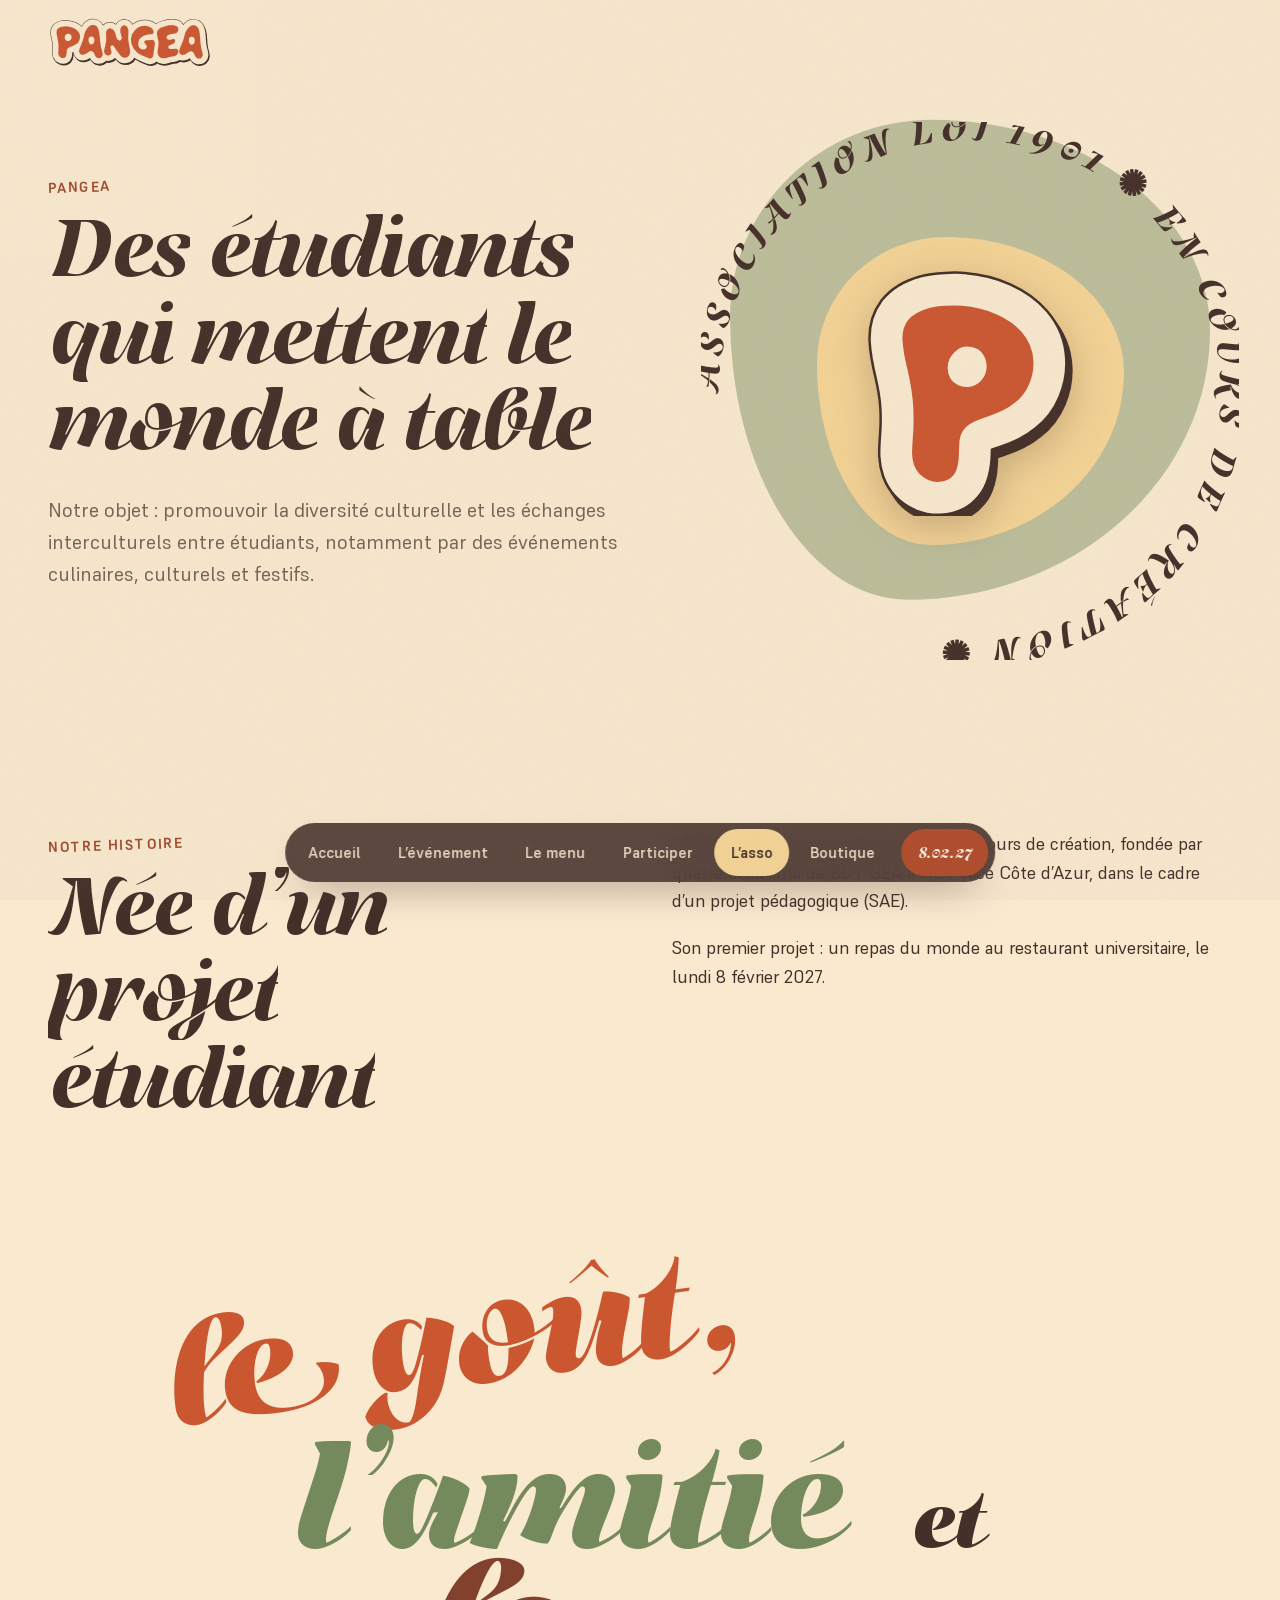
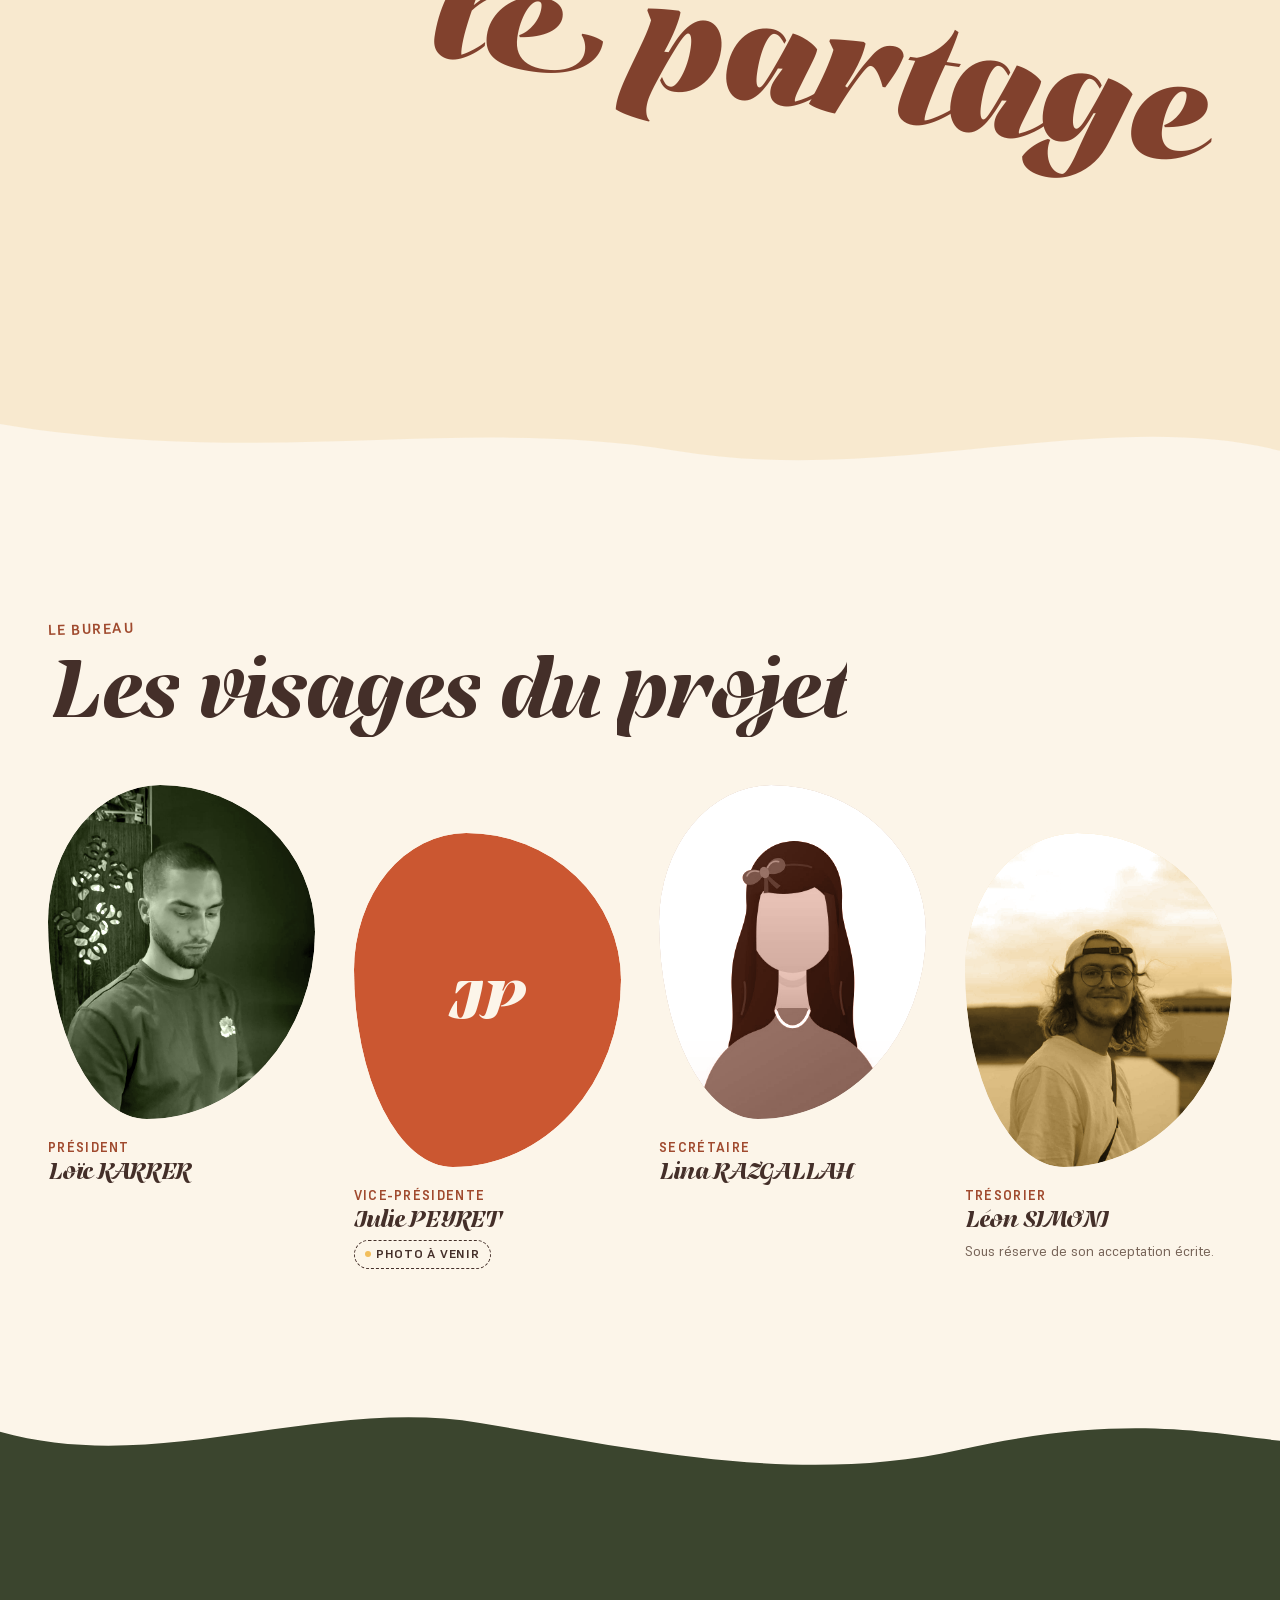
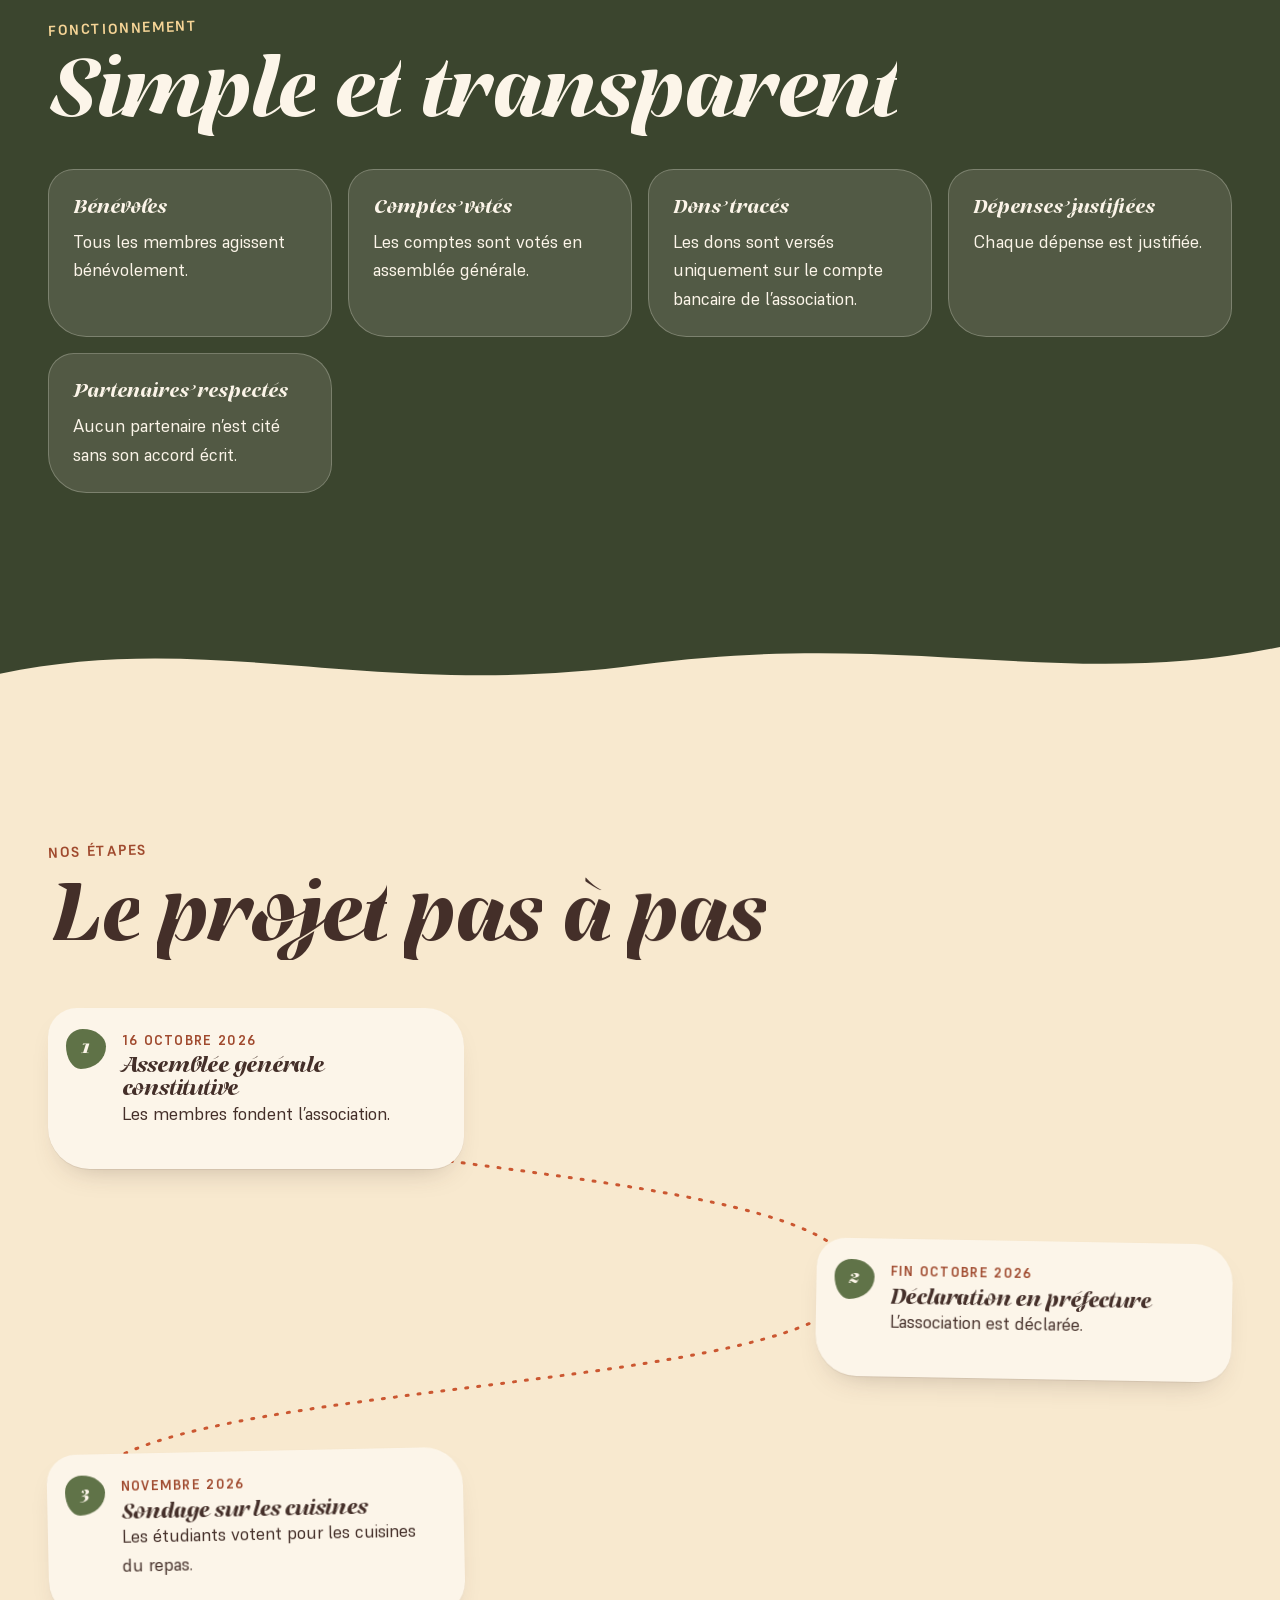
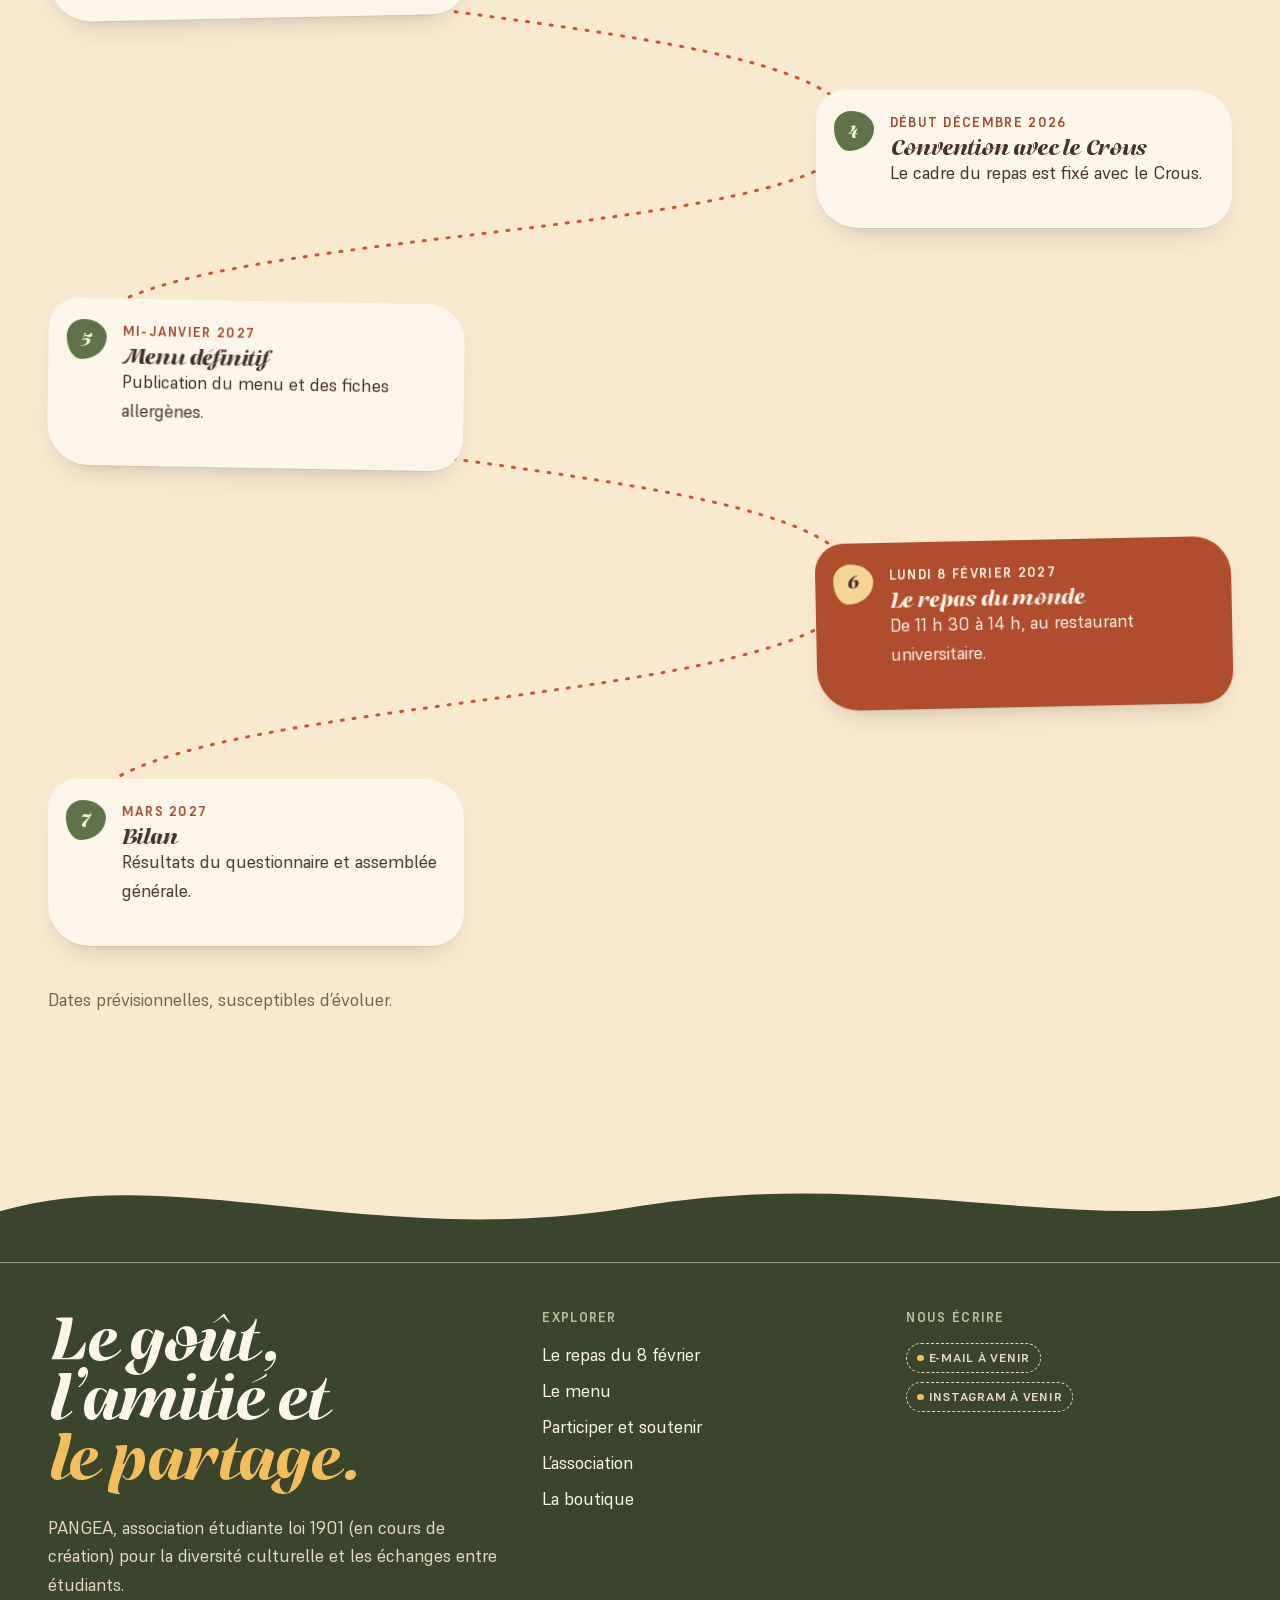
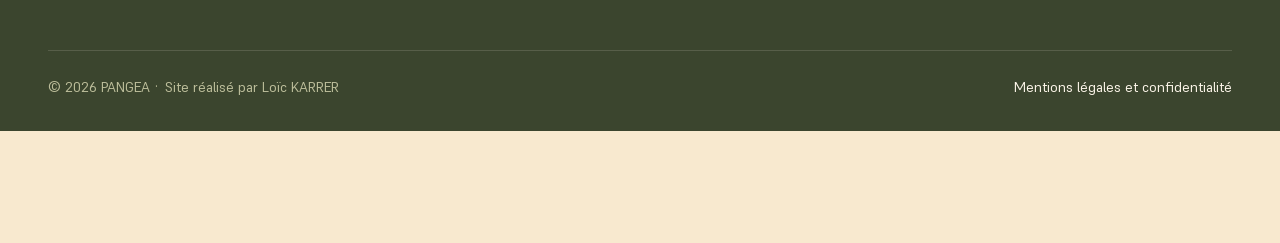
==== commit b1846ba0: "Add files via upload" ====
--- a/association.html
+++ b/association.html
@@ -9,7 +9,7 @@
 <link rel="icon" href="assets/img/logo/pangea-favicon.svg" type="image/svg+xml">
 <link rel="apple-touch-icon" href="assets/img/logo/apple-touch-icon.png">
 <link rel="stylesheet" href="assets/css/polices.css?v=16e0a58e">
-<link rel="stylesheet" href="assets/css/style.css?v=5b4be4be">
+<link rel="stylesheet" href="assets/css/style.css?v=8e7fce93">
 <script>try{if(sessionStorage.getItem("voile")==="1"&&!matchMedia("(prefers-reduced-motion: reduce)").matches)document.documentElement.classList.add("voile-entree")}catch(e){}</script>
 </head>
 <body>
@@ -153,6 +153,6 @@
 
 <script src="assets/js/vendor/gsap.min.js?v=fa1aeabc" defer></script>
 <script src="assets/js/vendor/ScrollTrigger.min.js?v=ecd3242f" defer></script>
-<script src="assets/js/main.js?v=3011c164" defer></script>
+<script src="assets/js/main.js?v=6d013d93" defer></script>
 </body>
 </html>
--- a/assets/css/polices.css
+++ b/assets/css/polices.css
@@ -11,9 +11,3 @@
   font-weight: 100 800;
   font-display: swap;
 }
-@font-face {
-  font-family: "Gambarino";
-  src: url("[data-uri]") format("woff2");
-  font-weight: 400;
-  font-display: swap;
-}
--- a/assets/css/style.css
+++ b/assets/css/style.css
@@ -27,7 +27,7 @@
   /* Typo */
   --f-display: "Telma", "Trebuchet MS", sans-serif;
   --f-texte: "Supreme", "Segoe UI", sans-serif;
-  --f-accent: "Gambarino", Georgia, serif;
+  --f-accent: var(--f-texte); /* étiquettes : capitales espacées */
 
   --fs-mega: clamp(3.4rem, 11vw, 10rem);
   --fs-1: clamp(2.6rem, 6.4vw, 5.6rem);
@@ -118,7 +118,7 @@
 .section { position: relative; padding-block: clamp(4rem, 10vw, 8rem); }
 
 /* Mots-accents en Gambarino */
-.accent { font-family: var(--f-accent); font-weight: 400; font-style: normal; letter-spacing: 0; }
+.accent { color: var(--safran); }
 .surligne {
   background: linear-gradient(transparent 62%, var(--safran-clair) 62% 90%, transparent 90%);
   padding-inline: 0.08em;
@@ -405,6 +405,9 @@
 @media (max-width: 1180px) {
   .scene { padding-top: 6.5rem; align-content: start; min-height: 0; padding-bottom: 5rem; }
   .plateau { width: min(78vw, 34rem, 58svh); }
+}
+@media (max-width: 560px) {
+  .plateau { width: min(70vw, 58svh); }
   .scene-etiquettes { position: relative; inset: auto; display: flex; flex-wrap: wrap; justify-content: center; gap: 0.7rem; margin-top: 2.2rem; }
   .scene-etiquettes .etiquette { position: static; }
   .scene-h1 { position: static; margin-top: 2rem; text-align: center; max-width: none; }
@@ -614,19 +617,26 @@
   position: relative;
   display: flex; flex-direction: column; justify-content: flex-end;
   min-height: 22rem;
-  padding: 2rem;
-  border-radius: 12rem 12rem 2rem 2rem;
-  background: var(--c); color: var(--lin);
+  padding: 2rem 5rem 2rem 2rem;
+  color: var(--lin);
   text-decoration: none;
-  overflow: hidden;
-  transition: border-radius 0.7s var(--ease), translate 0.5s var(--ease);
-}
+  isolation: isolate;
+  transition: translate 0.5s var(--ease);
+}
+/* La forme (arche) vit sur un calque : elle peut changer sans jamais couper le texte */
+.porte::before {
+  content: ""; position: absolute; inset: 0; z-index: -1;
+  background: var(--c);
+  border-radius: 50% 50% 2rem 2rem / 9rem 9rem 2rem 2rem;
+  transition: border-radius 0.7s var(--ease);
+}
+.porte:hover::before { border-radius: 2.4rem 50% 2rem 2rem / 2.4rem 9rem 2rem 2rem; }
 .porte:nth-child(2) { --c: var(--terracotta-fond); margin-top: 3rem; }
 .porte:nth-child(3) { --c: var(--figue); }
-.porte:hover { color: var(--lin); border-radius: 2rem 2rem 12rem 12rem; translate: 0 -0.4rem; }
+.porte:hover { color: var(--lin); translate: 0 -0.4rem; }
 .porte h3 { font-size: var(--fs-3); }
 .porte p { margin: 0; opacity: 0.92; }
-.porte .fleche { position: absolute; top: 2rem; right: 2rem; width: 2.6rem; height: 2.6rem; transition: rotate 0.5s var(--ease); }
+.porte .fleche { position: absolute; bottom: 2rem; right: 1.8rem; width: 2.4rem; height: 2.4rem; transition: rotate 0.5s var(--ease); }
 .porte:hover .fleche { rotate: -45deg; }
 @media (max-width: 760px) { .portes { grid-template-columns: 1fr; } .porte:nth-child(2) { margin-top: 0; } .porte { min-height: 15rem; } }
 
@@ -871,12 +881,12 @@
 }
 
 /* ---------- Association / bureau ---------- */
-.valeurs { display: flex; flex-wrap: wrap; align-items: center; justify-content: center; gap: 0.2em 0.5em; font-family: var(--f-display); font-weight: 900; font-size: var(--fs-mega); line-height: 0.95; text-align: center; }
+.valeurs { display: flex; flex-wrap: wrap; align-items: baseline; justify-content: center; gap: 0.2em 0.5em; font-family: var(--f-display); font-weight: 900; font-size: var(--fs-mega); line-height: 0.95; text-align: center; }
 .valeurs span { display: inline-block; }
 .valeurs .v1 { color: var(--terracotta); }
 .valeurs .v2 { color: var(--olive); }
 .valeurs .v3 { color: var(--figue); }
-.valeurs .et { font-family: var(--f-accent); font-weight: 400; font-size: 0.45em; color: var(--encre-douce); }
+.valeurs .et { font-size: 0.55em; color: var(--encre); }
 
 .bureau { display: grid; grid-template-columns: repeat(4, 1fr); gap: clamp(1.4rem, 3vw, 2.4rem); margin-top: 3rem; }
 @media (max-width: 960px) { .bureau { grid-template-columns: repeat(2, 1fr); } }
@@ -892,8 +902,9 @@
   display: grid; place-items: center;
   margin-bottom: 1.1rem;
   transition: border-radius 1s var(--ease);
-}
-.membre:hover .portrait { border-radius: var(--blob-3); }
+  -webkit-mask-image: -webkit-radial-gradient(white, black); /* force la découpe arrondie sur Safari */
+  transform: translateZ(0);
+}
 .membre:nth-child(2) .portrait { --c: var(--terracotta); animation-delay: -4s; }
 .membre:nth-child(3) .portrait { --c: var(--figue); animation-delay: -8s; }
 .membre:nth-child(4) .portrait { --c: var(--safran); animation-delay: -11s; }
@@ -911,9 +922,12 @@
   mix-blend-mode: color; opacity: 0.6;
   transition: opacity 0.6s var(--ease);
 }
-.membre:hover .portrait img { filter: none; }
-.membre:hover .portrait::after { opacity: 0; }
-.membre:hover .portrait img { scale: 1.06; }
+/* Effets de survol : uniquement à la souris (au doigt, ils restaient « collés ») */
+@media (hover: hover) {
+  .membre:hover .portrait { border-radius: var(--blob-3); }
+  .membre:hover .portrait img { filter: none; scale: 1.06; }
+  .membre:hover .portrait::after { opacity: 0; }
+}
 /* Illustration (pas une photo) : couleurs d'origine, sans teinte */
 .membre .role { font-family: var(--f-accent); color: var(--terracotta-texte); font-size: 1.15rem; display: block; }
 .membre h3 { font-size: 1.4rem; margin: 0.1em 0 0.3em; }
@@ -1125,3 +1139,29 @@
    (sinon liseré coloré sur le bord) et découpe stable pendant les animations */
 .portrait, .plat-photo, .choix-photo { isolation: isolate; }
 .portrait:has(img), .plat-photo:has(img), .choix-photo { background: none; }
+
+/* Étiquettes (surtitres, rôles, pays…) : capitales espacées dans la police du texte */
+.surtitre, .rebours-blob .unite, .chemin time, .ticket dt, .service-titre .compte, .plat-pays, .membre .role {
+  font-weight: 700; text-transform: uppercase; letter-spacing: 0.1em; font-size: 0.82rem;
+}
+.surtitre { font-size: 0.9rem; }
+.rebours-blob .unite { font-size: clamp(0.8rem, 1.6vw, 1rem); }
+
+/* ---------- Boutique ---------- */
+.produits { display: grid; grid-template-columns: repeat(auto-fill, minmax(min(100%, 17rem), 1fr)); gap: clamp(1.4rem, 3vw, 2.2rem); margin-top: 2.5rem; }
+.produit { display: flex; flex-direction: column; background: var(--lin); border-radius: 2rem; overflow: hidden; box-shadow: var(--ombre); transition: translate 0.5s var(--ease); }
+.produit:nth-child(3n+2) { rotate: 0.6deg; } .produit:nth-child(3n) { rotate: -0.6deg; }
+.produit-image img { width: 100%; height: auto; aspect-ratio: 1; transition: scale 0.8s var(--ease); }
+.produit-texte { padding: 1.3rem 1.5rem 1.6rem; display: flex; flex-direction: column; gap: 0.2rem; flex: 1; }
+.produit h3 { font-size: var(--fs-3); margin: 0; }
+.produit p { margin: 0; color: var(--encre-douce); }
+.produit-prix { margin-top: auto !important; padding-top: 0.9rem; display: flex; align-items: center; justify-content: space-between; gap: 0.6rem; flex-wrap: wrap; }
+.produit .prix { font-family: var(--f-display); font-weight: 900; font-size: 2rem; color: var(--terracotta-texte); line-height: 1; }
+@media (hover: hover) {
+  .produit:hover { translate: 0 -0.4rem; }
+  .produit:hover .produit-image img { scale: 1.05; }
+}
+.etapes-boutique { margin: 2rem 0 0; padding: 0; list-style: none; counter-reset: e; display: grid; gap: 1rem; max-width: 46rem; }
+.etapes-boutique li { counter-increment: e; position: relative; padding: 1.1rem 1.3rem 1.1rem 4rem; border-radius: 1.4rem; background: rgb(252 245 233 / 0.1); }
+.etapes-boutique li::before { content: counter(e); position: absolute; left: 1.1rem; top: 50%; translate: 0 -50%; width: 2.2rem; aspect-ratio: 1; border-radius: 50%; display: grid; place-items: center; background: var(--safran); color: var(--encre); font-weight: 800; }
+@media (min-width: 900px) { .produits { grid-template-columns: repeat(3, 1fr); } }
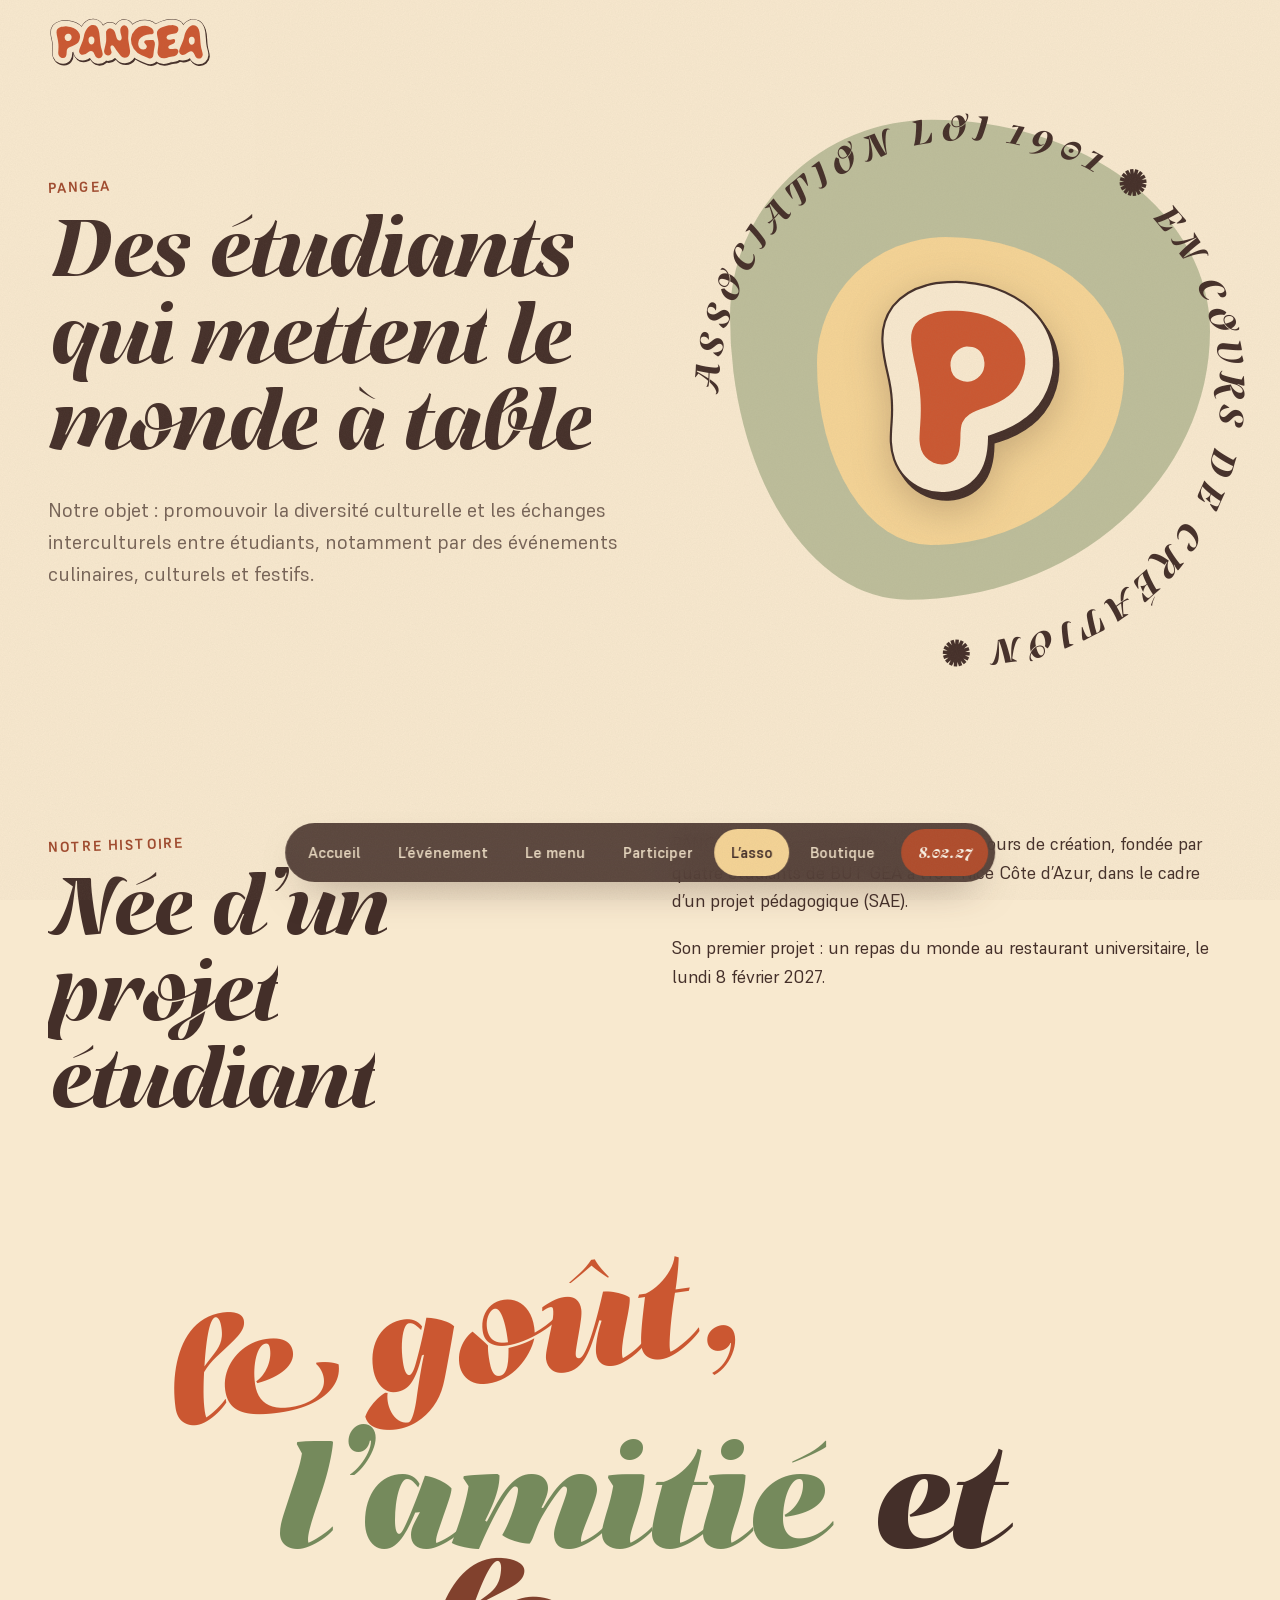
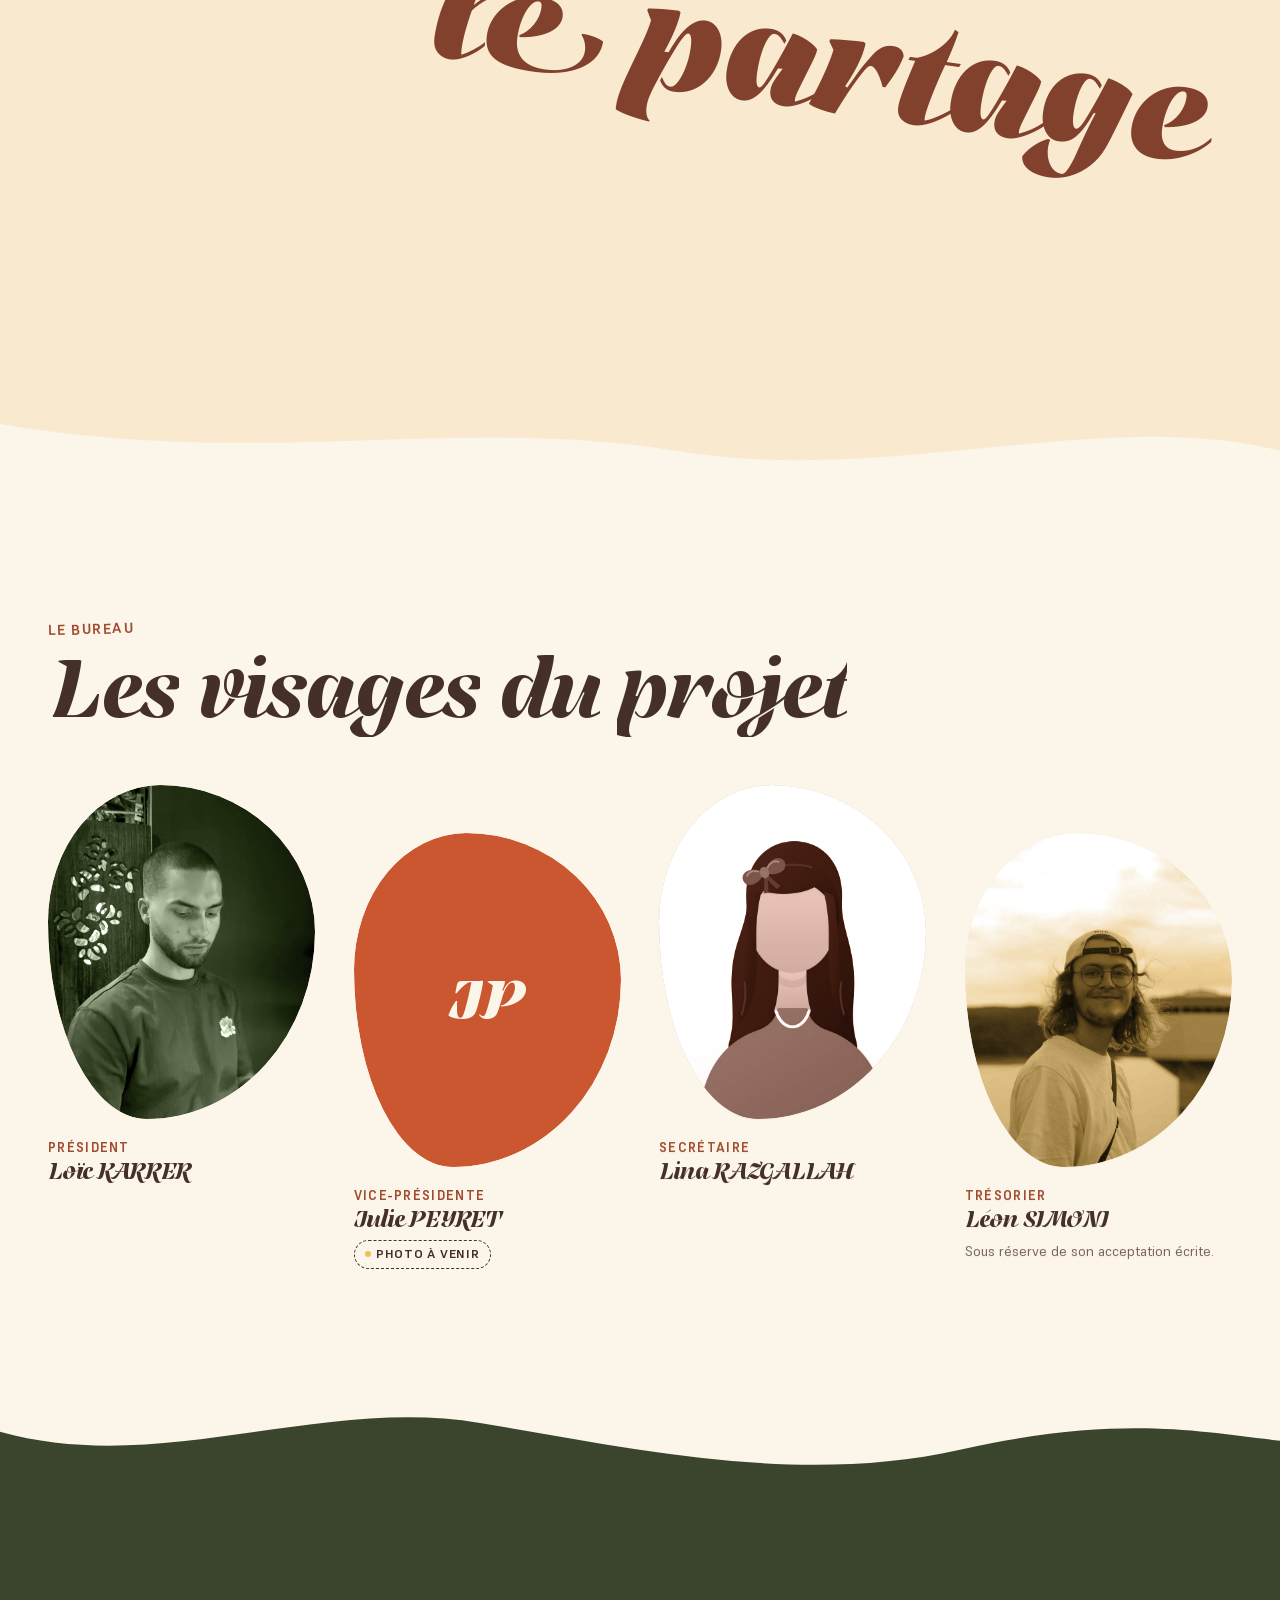
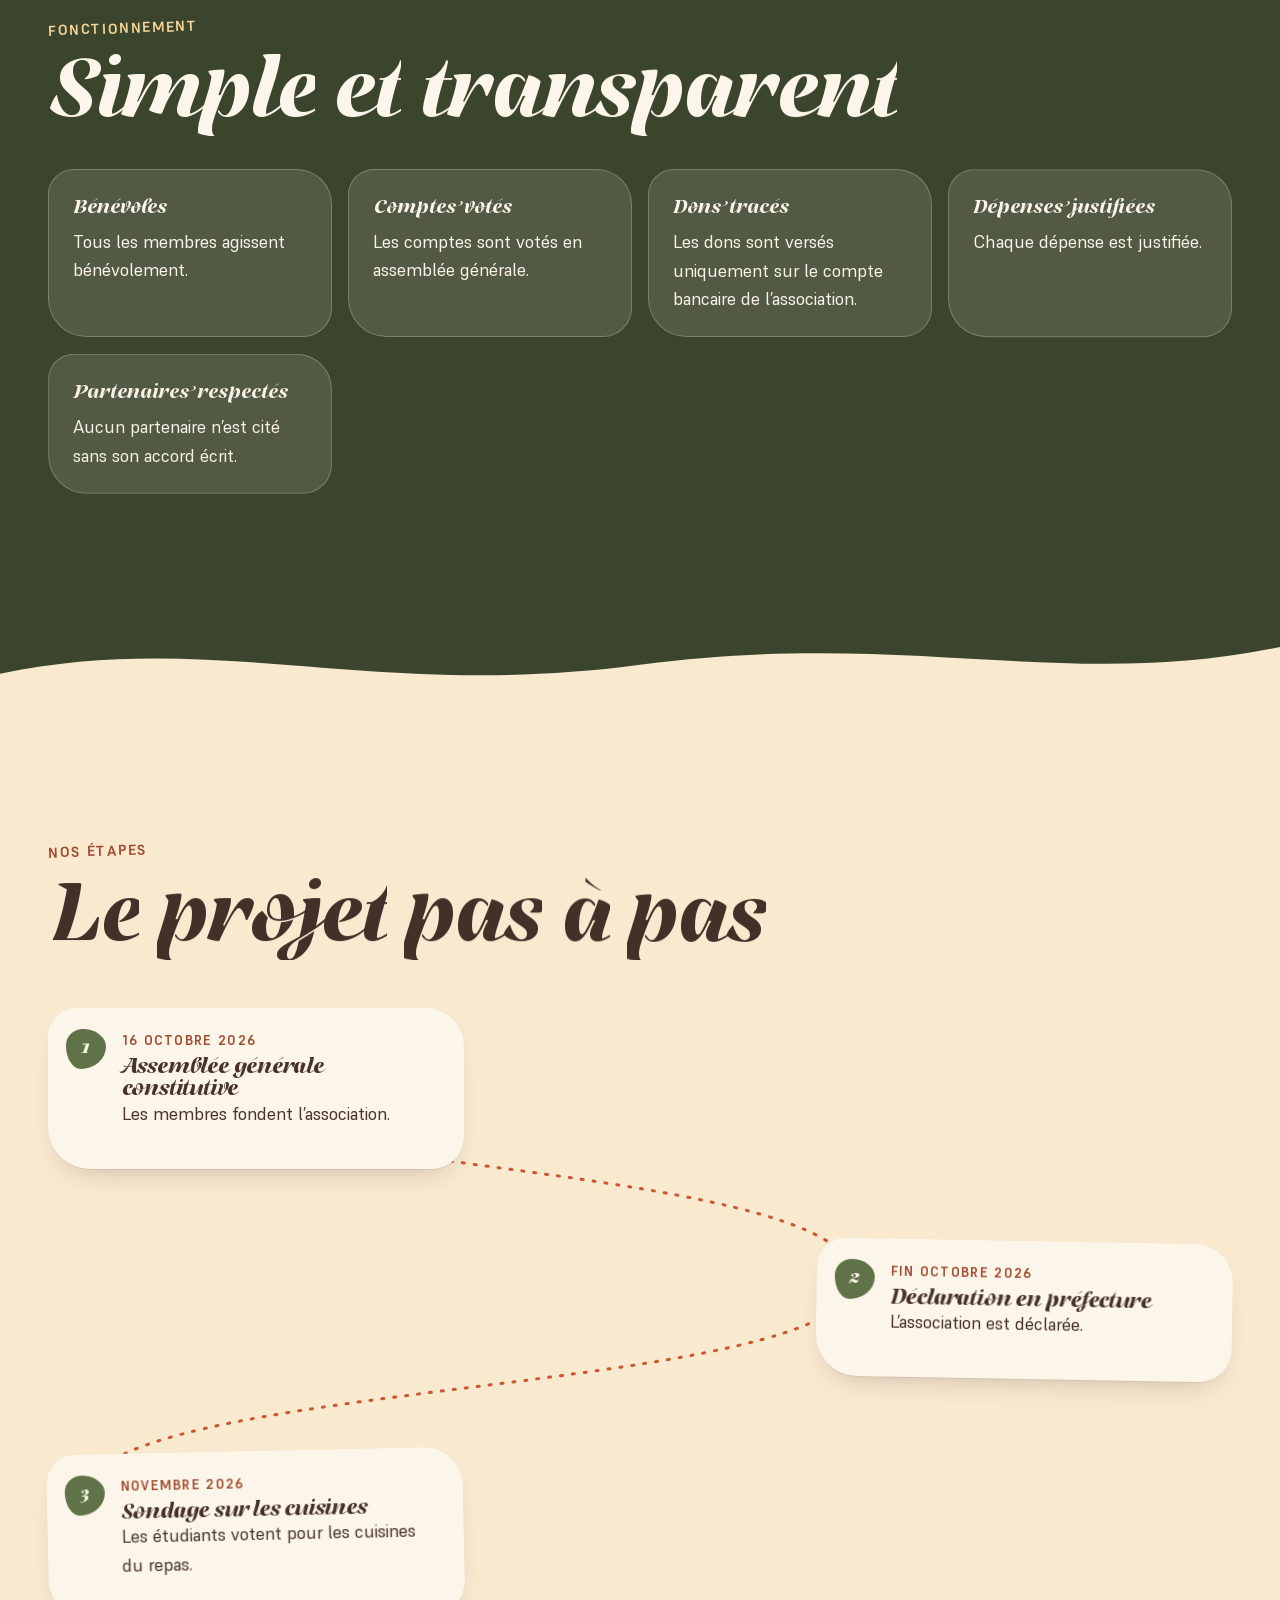
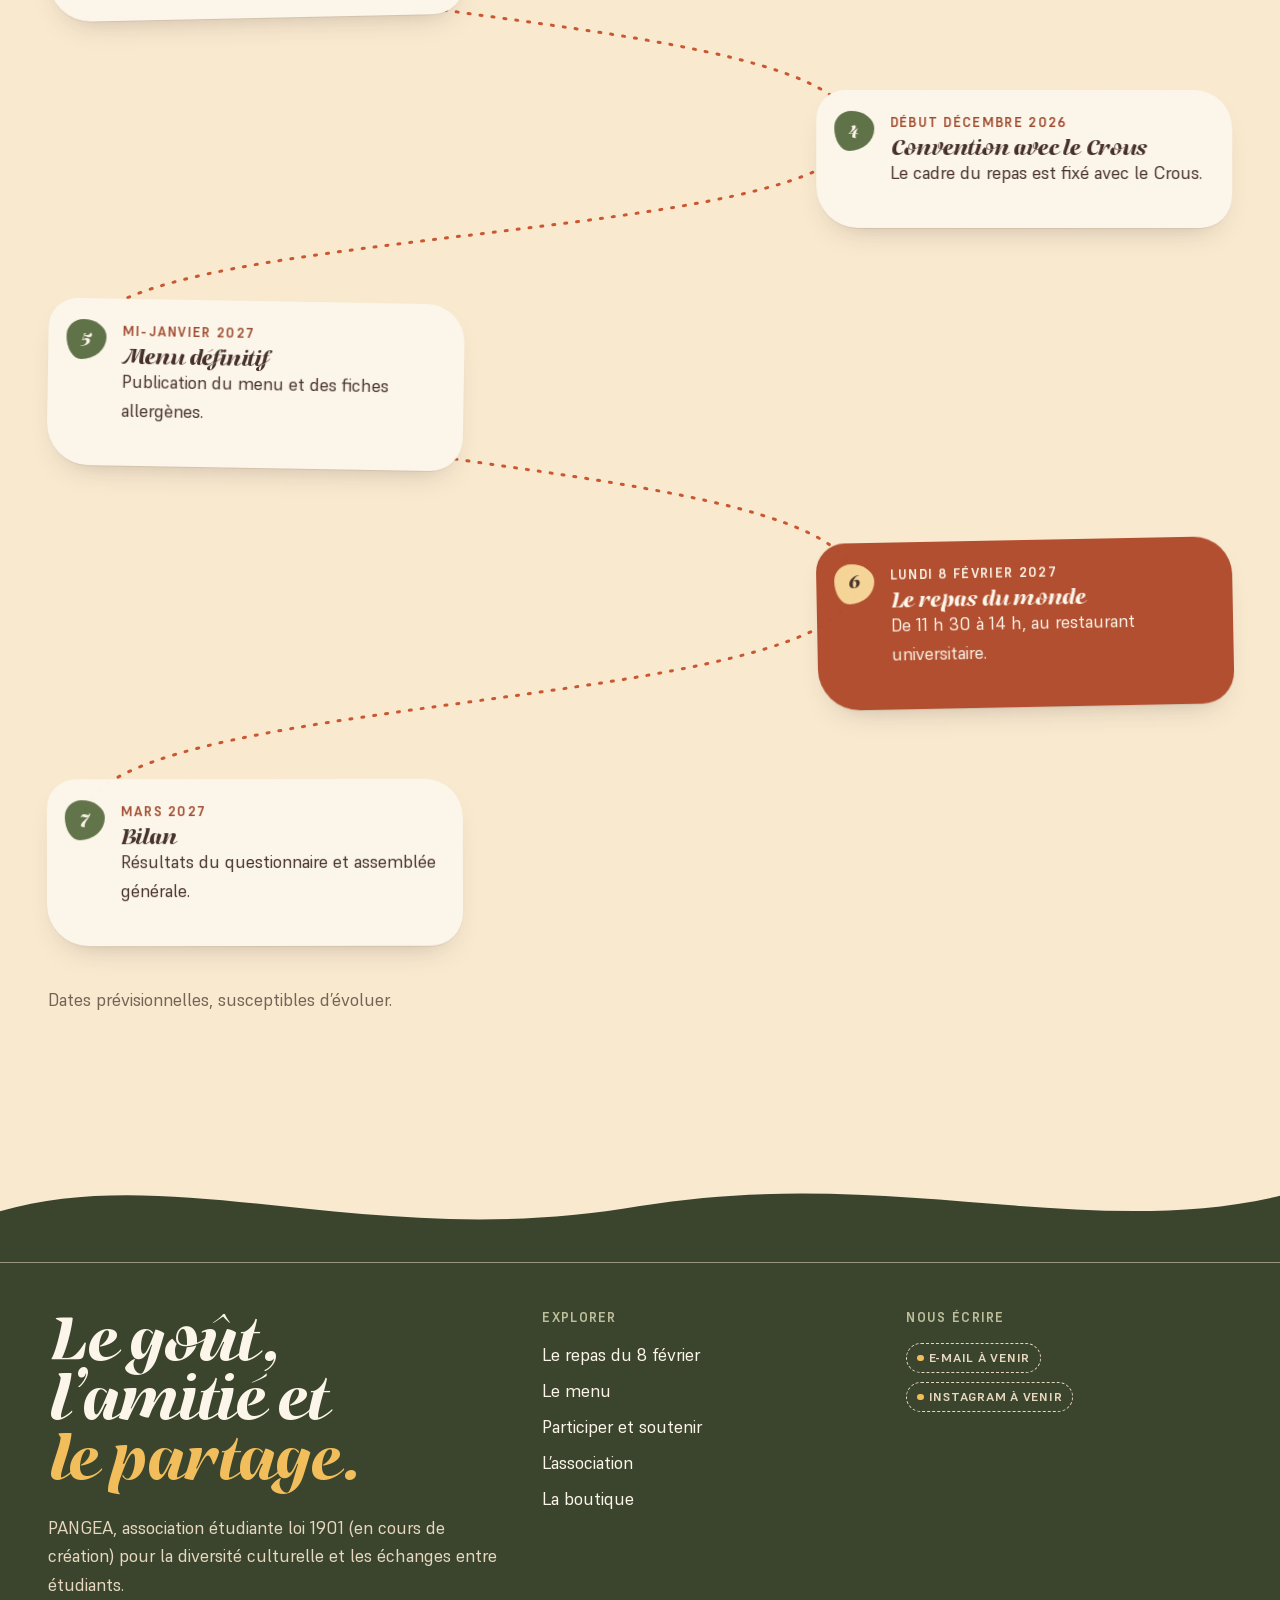
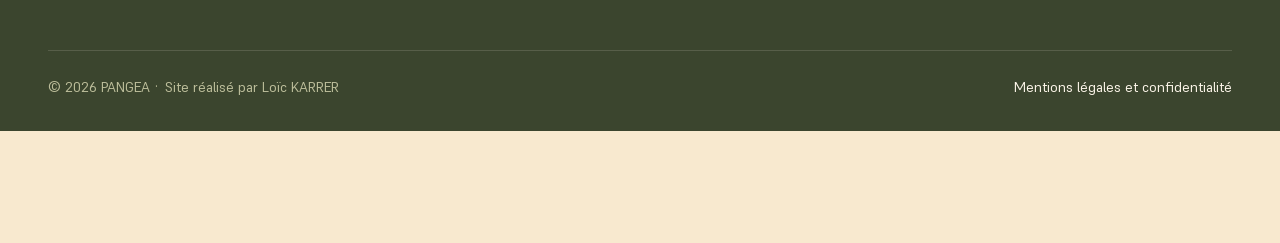
==== commit ae9b8284: "Add files via upload" ====
--- a/association.html
+++ b/association.html
@@ -8,8 +8,8 @@
 <meta name="theme-color" content="#f8e9cf">
 <link rel="icon" href="assets/img/logo/pangea-favicon.svg" type="image/svg+xml">
 <link rel="apple-touch-icon" href="assets/img/logo/apple-touch-icon.png">
-<link rel="stylesheet" href="assets/css/polices.css?v=16e0a58e">
-<link rel="stylesheet" href="assets/css/style.css?v=8e7fce93">
+<link rel="stylesheet" href="assets/css/polices.css?v=0a4b5717">
+<link rel="stylesheet" href="assets/css/style.css?v=627fb007">
 <script>try{if(sessionStorage.getItem("voile")==="1"&&!matchMedia("(prefers-reduced-motion: reduce)").matches)document.documentElement.classList.add("voile-entree")}catch(e){}</script>
 </head>
 <body>
@@ -36,7 +36,7 @@
 <header class="intro">
   <div>
     <span class="surtitre" data-reveal>PANGEA</span>
-    <h1 data-split>Des étudiants qui mettent le monde à table</h1>
+    <h1 class="autocollant" data-split data-t="Des étudiants qui mettent le monde à table">Des étudiants qui mettent le monde à table</h1>
     <p data-reveal>Notre objet : promouvoir la diversité culturelle et les échanges interculturels entre étudiants, notamment par des événements culinaires, culturels et festifs.</p>
     
   </div>
@@ -58,7 +58,7 @@
     </div>
   </div>
   <div class="conteneur" style="margin-top:clamp(4rem,10vw,7rem)">
-    <p class="valeurs" aria-label="Nos valeurs : le goût, l'amitié et le partage"><span class="v1">le goût,</span> <span class="v2">l’amitié</span> <span class="et">et</span> <span class="v3">le partage</span></p>
+    <p class="valeurs autocollant" aria-label="Nos valeurs : le goût, l'amitié et le partage"><span class="v1" data-t="le goût,">le goût,</span> <span class="v2" data-t="l'amitié">l’amitié</span> <span class="et" data-t="et">et</span> <span class="v3" data-t="le partage">le partage</span></p>
   </div>
 </section>
 <svg class="vague" viewBox="0 0 1440 100" preserveAspectRatio="none" aria-hidden="true" style="background:var(--sable);color:var(--lin)"><path d="M0,30 C300,80 520,20 760,60 C1000,100 1240,10 1440,60 L1440,100 L0,100Z" fill="currentColor"/></svg>
@@ -153,6 +153,6 @@
 
 <script src="assets/js/vendor/gsap.min.js?v=fa1aeabc" defer></script>
 <script src="assets/js/vendor/ScrollTrigger.min.js?v=ecd3242f" defer></script>
-<script src="assets/js/main.js?v=6d013d93" defer></script>
+<script src="assets/js/main.js?v=5e86a177" defer></script>
 </body>
 </html>
--- a/assets/css/style.css
+++ b/assets/css/style.css
@@ -886,7 +886,8 @@
 .valeurs .v1 { color: var(--terracotta); }
 .valeurs .v2 { color: var(--olive); }
 .valeurs .v3 { color: var(--figue); }
-.valeurs .et { font-size: 0.55em; color: var(--encre); }
+.valeurs .et { color: var(--encre); }
+.valeurs .v2 + .et { margin-left: -0.15em; }
 
 .bureau { display: grid; grid-template-columns: repeat(4, 1fr); gap: clamp(1.4rem, 3vw, 2.4rem); margin-top: 3rem; }
 @media (max-width: 960px) { .bureau { grid-template-columns: repeat(2, 1fr); } }
@@ -1164,4 +1165,7 @@
 .etapes-boutique { margin: 2rem 0 0; padding: 0; list-style: none; counter-reset: e; display: grid; gap: 1rem; max-width: 46rem; }
 .etapes-boutique li { counter-increment: e; position: relative; padding: 1.1rem 1.3rem 1.1rem 4rem; border-radius: 1.4rem; background: rgb(252 245 233 / 0.1); }
 .etapes-boutique li::before { content: counter(e); position: absolute; left: 1.1rem; top: 50%; translate: 0 -50%; width: 2.2rem; aspect-ratio: 1; border-radius: 50%; display: grid; place-items: center; background: var(--safran); color: var(--encre); font-weight: 800; }
-@media (min-width: 900px) { .produits { grid-template-columns: repeat(3, 1fr); } }
+@media (min-width: 900px) { .produits { grid-template-columns: repeat(3, 1fr); } }
+/* Textes en cercle : les lettres dépassent du cadre du SVG, on ne les coupe pas */
+.anneau, .plateau-anneau { overflow: visible; }
+.produit-image--vide { aspect-ratio: 1; display: grid; place-items: center; margin: 0.9rem 0.9rem 0; border-radius: 1.4rem; border: 2px dashed rgb(68 47 41 / 0.28); background: var(--sable); }
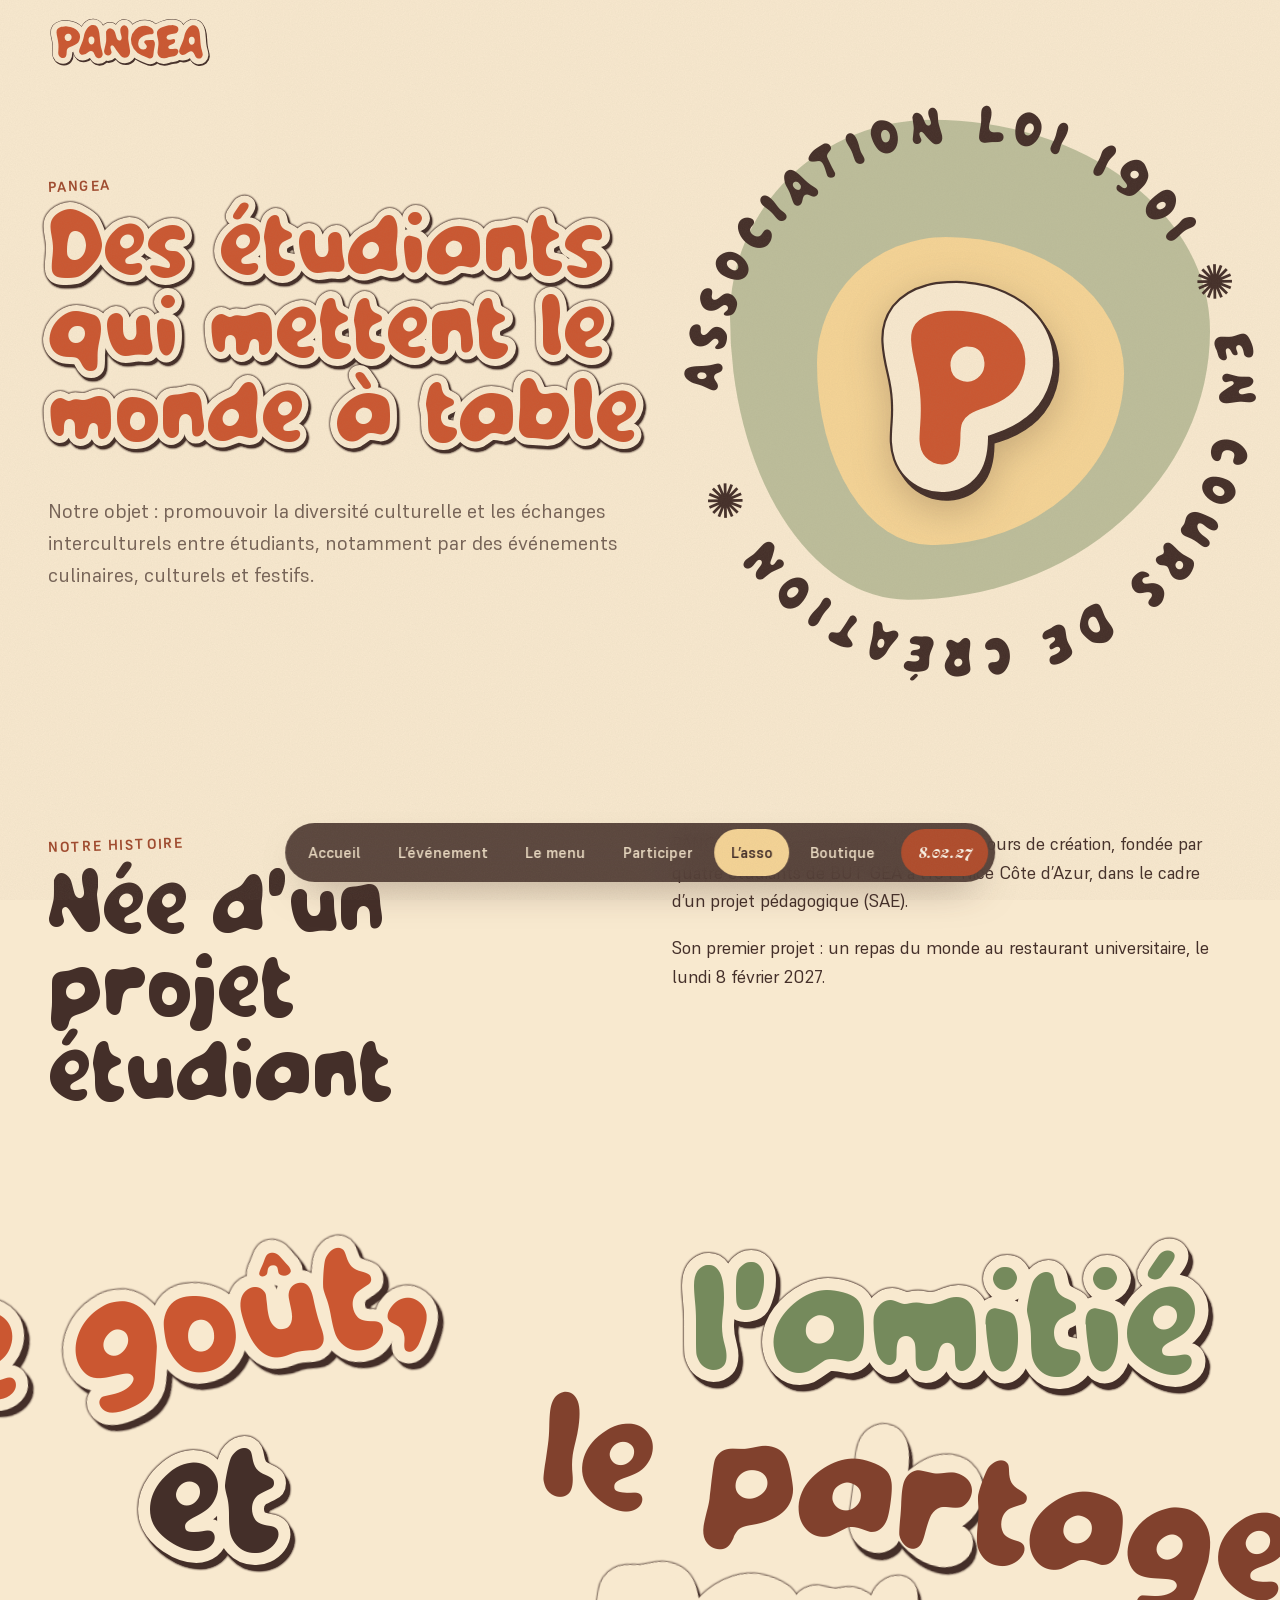
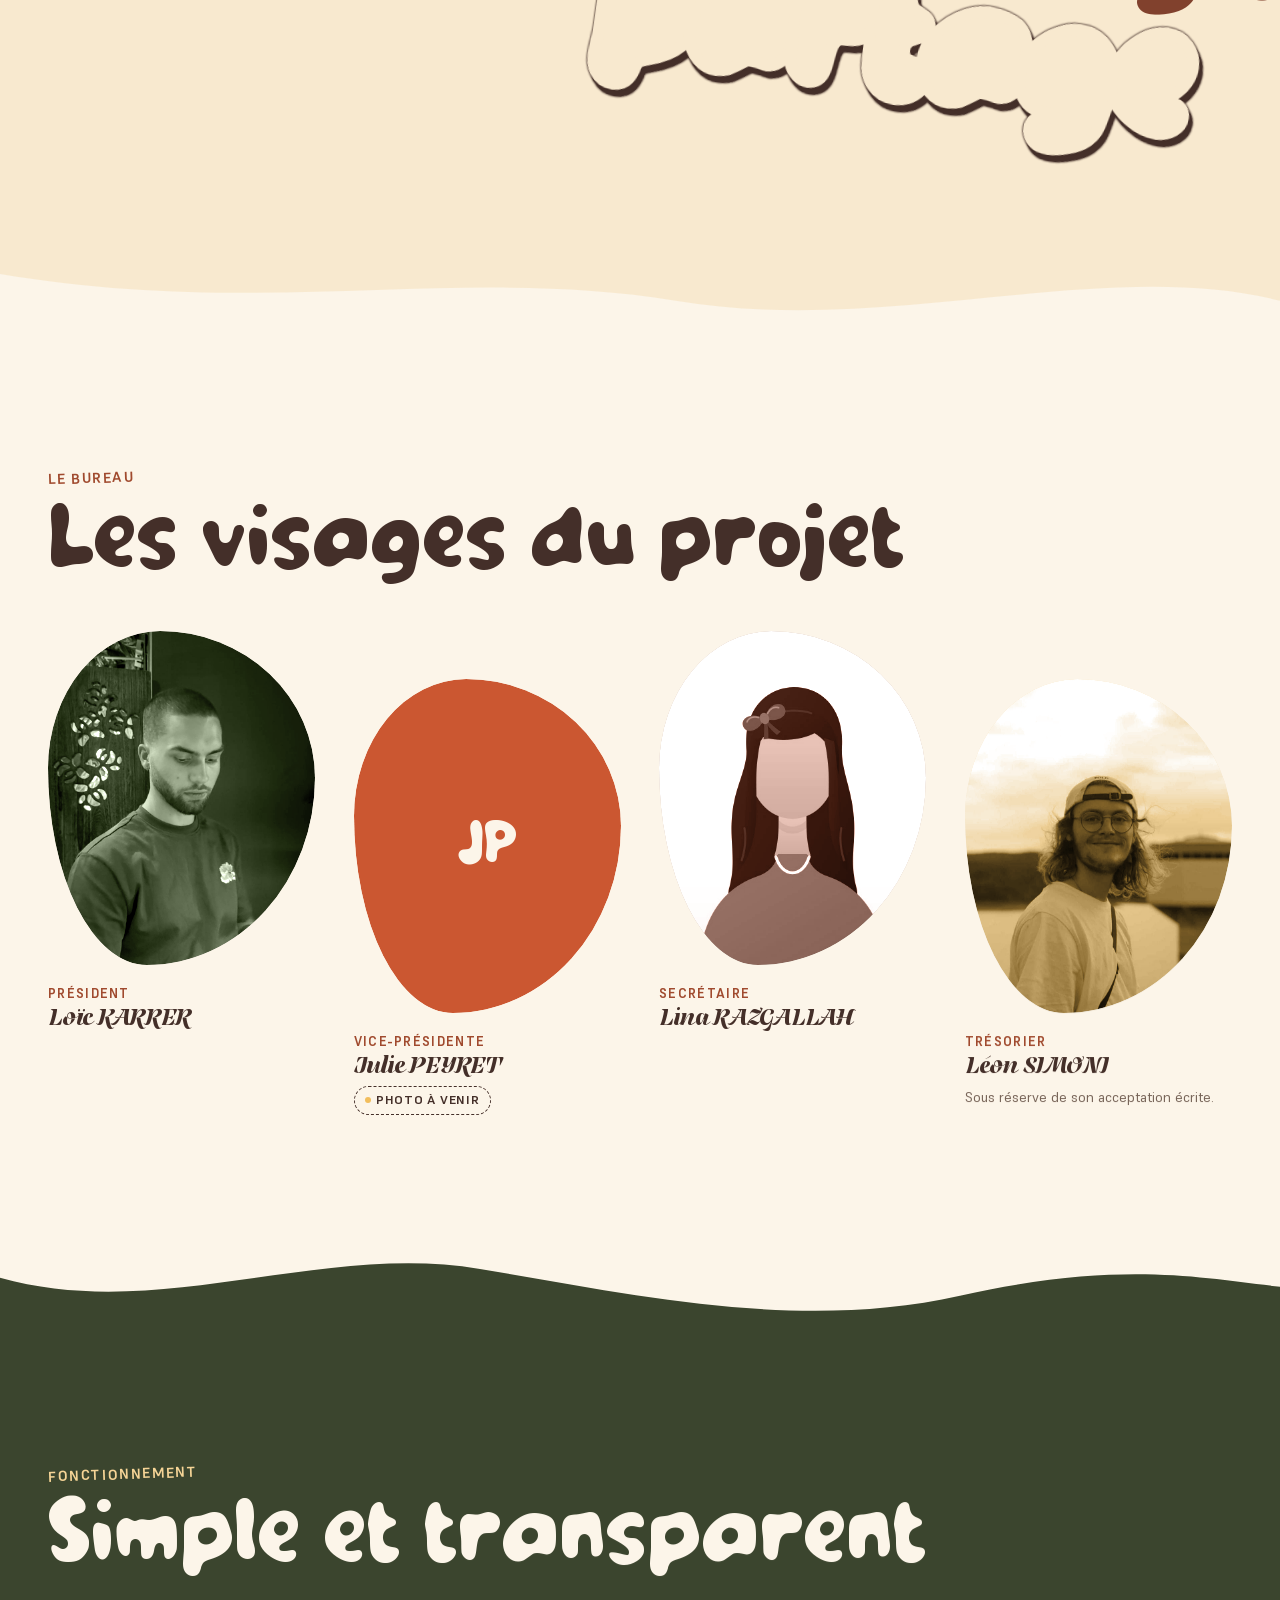
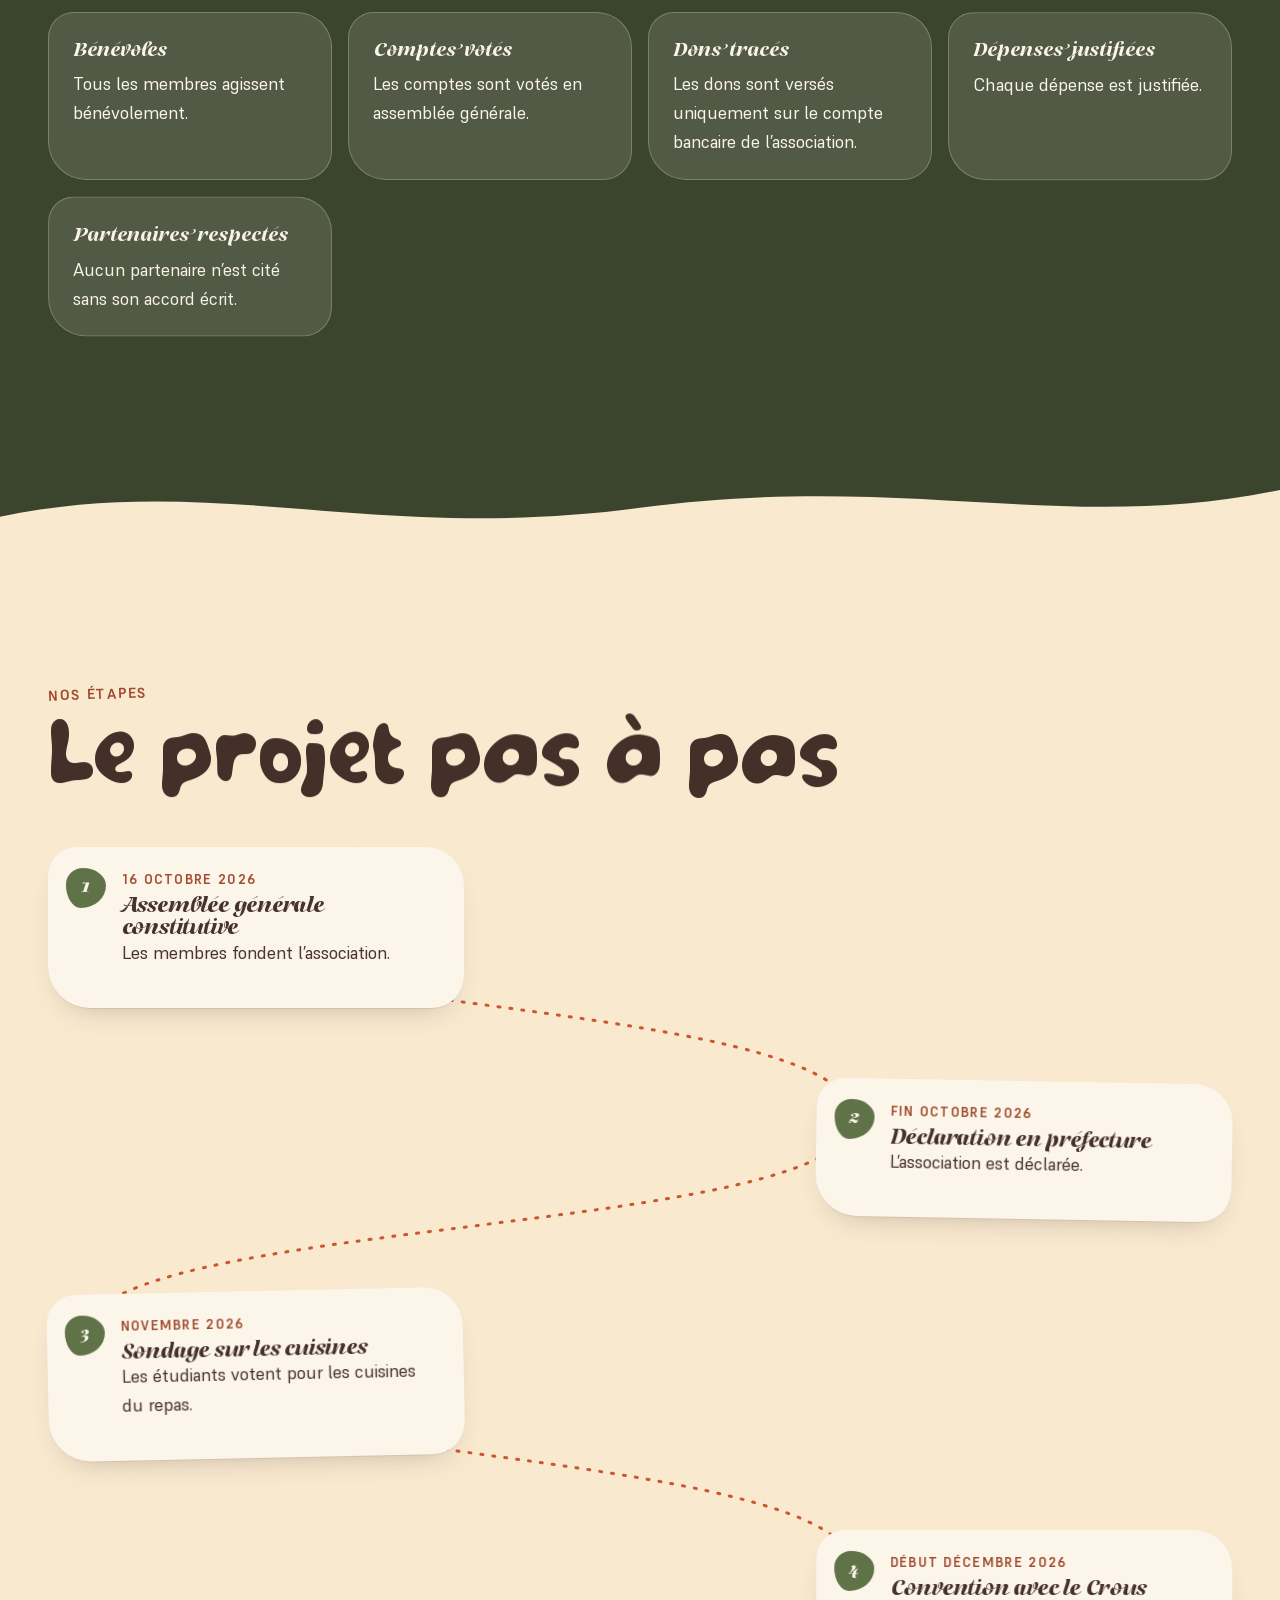
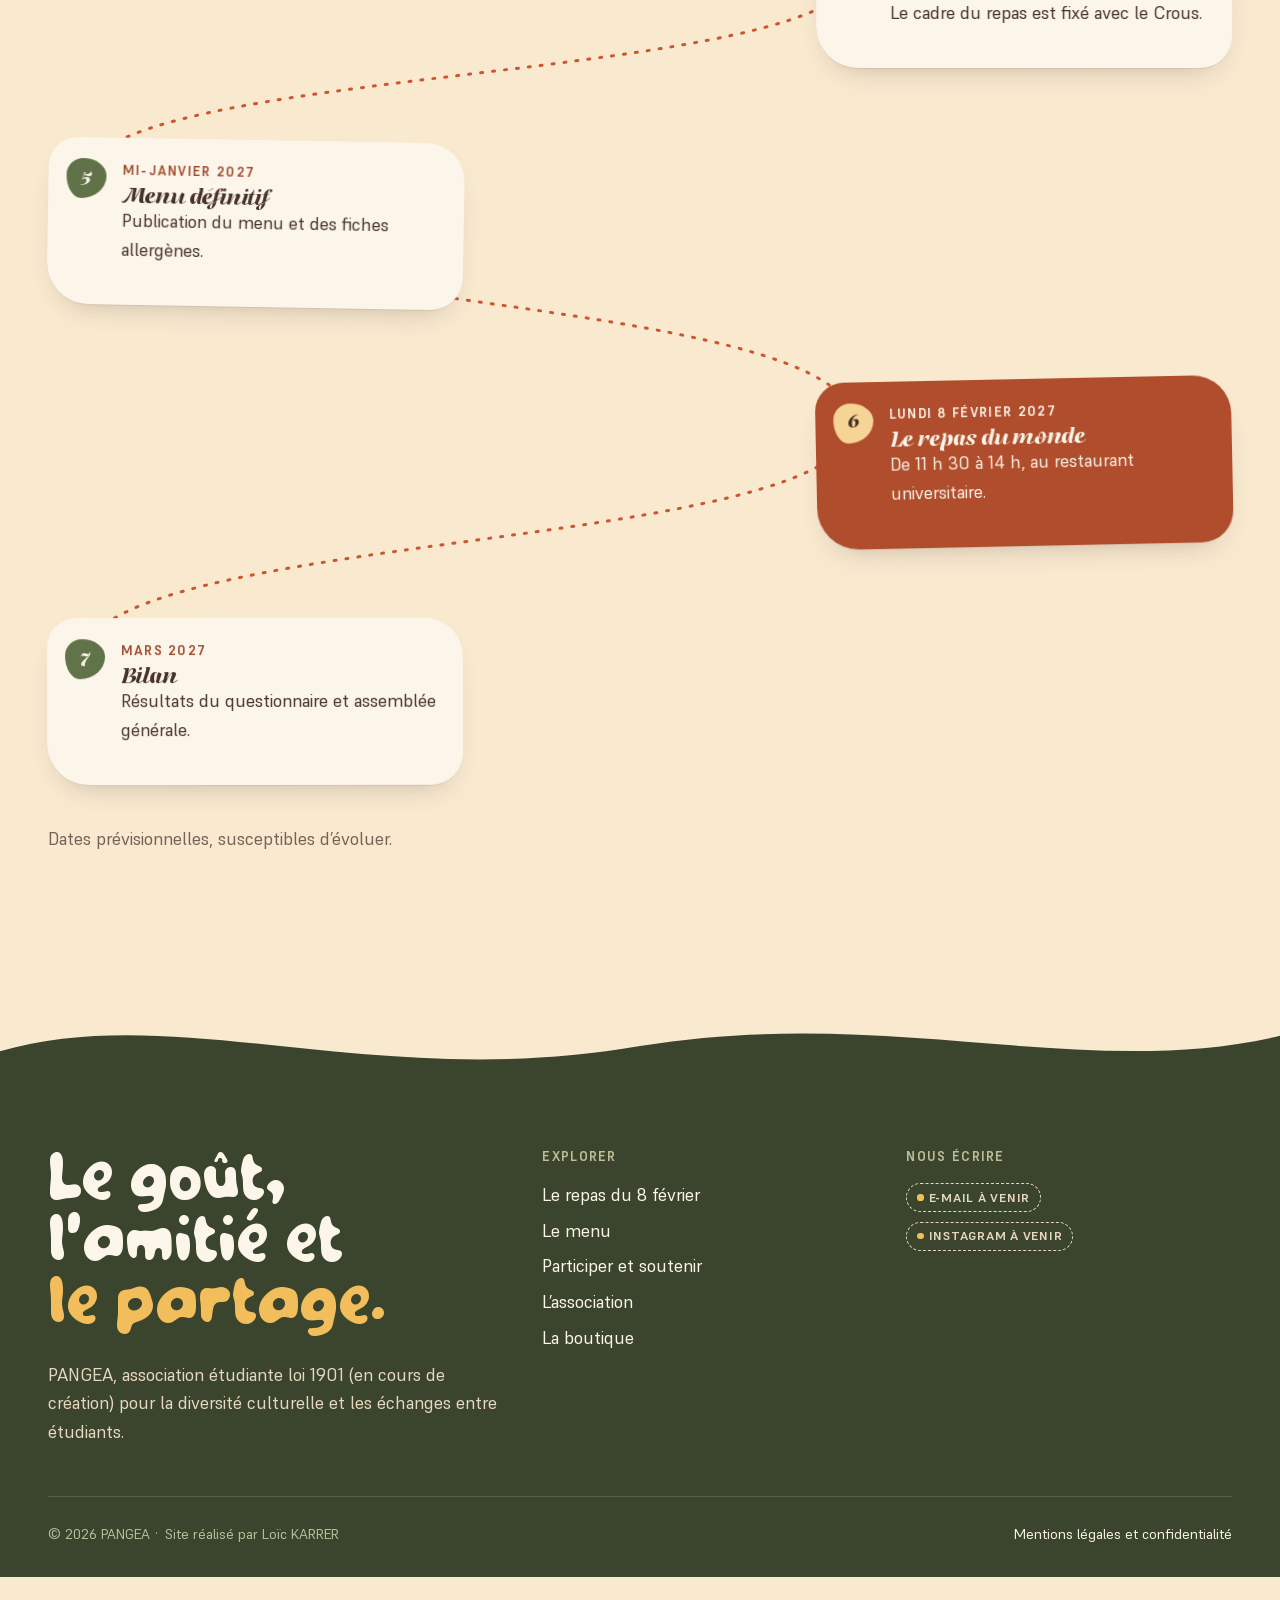
==== commit 79e8a74e: "Add files via upload" ====
--- a/association.html
+++ b/association.html
@@ -153,6 +153,6 @@
 
 <script src="assets/js/vendor/gsap.min.js?v=fa1aeabc" defer></script>
 <script src="assets/js/vendor/ScrollTrigger.min.js?v=ecd3242f" defer></script>
-<script src="assets/js/main.js?v=5e86a177" defer></script>
+<script src="assets/js/main.js?v=c0e800b8" defer></script>
 </body>
 </html>
--- a/assets/css/polices.css
+++ b/assets/css/polices.css
@@ -11,3 +11,14 @@
   font-weight: 100 800;
   font-display: swap;
 }
+/* Vabedo (police du logo), complétée des accents français ; la variante « Plein » (creux bouchés) sert au fond de l'effet autocollant. */
+@font-face {
+  font-family: "Vabedo PANGEA";
+  src: url("[data-uri]") format("woff");
+  font-weight: 400; font-style: normal; font-display: swap;
+}
+@font-face {
+  font-family: "Vabedo PANGEA Plein";
+  src: url("[data-uri]") format("woff");
+  font-weight: 400; font-style: normal; font-display: swap;
+}
--- a/assets/css/style.css
+++ b/assets/css/style.css
@@ -28,6 +28,7 @@
   --f-display: "Telma", "Trebuchet MS", sans-serif;
   --f-texte: "Supreme", "Segoe UI", sans-serif;
   --f-accent: var(--f-texte); /* étiquettes : capitales espacées */
+  --f-logo: "Vabedo PANGEA", "Telma", sans-serif; /* police du logo : grands titres et chiffres */
 
   --fs-mega: clamp(3.4rem, 11vw, 10rem);
   --fs-1: clamp(2.6rem, 6.4vw, 5.6rem);
@@ -86,6 +87,7 @@
   margin: 0 0 0.4em;
   text-wrap: balance;
 }
+h1, h2 { font-family: var(--f-logo); font-weight: 400; font-synthesis: none; letter-spacing: 0; line-height: 1.02; }
 h2 { font-size: var(--fs-1); }
 h3 { font-size: var(--fs-3); line-height: 1.1; }
 ul { padding-left: 1.2em; }
@@ -341,7 +343,7 @@
   padding: 0.8rem 1rem;
   border-radius: 1.2rem;
 }
-.scene-h1 strong { display: block; font-family: var(--f-display); font-size: 1.15rem; color: var(--encre); letter-spacing: 0; }
+.scene-h1 strong { display: block; font-family: var(--f-logo); font-weight: 400; font-size: 1.4rem; color: var(--terracotta-texte); letter-spacing: 0; }
 
 .plateau {
   position: relative;
@@ -351,7 +353,7 @@
 }
 .plateau-anneau { position: absolute; inset: -9%; width: 118%; height: 118%; }
 .plateau-anneau text {
-  font-family: var(--f-display); font-weight: 700; font-size: 25px;
+  font-family: var(--f-logo); font-weight: 400; font-size: 25px;
   letter-spacing: 0.12em; fill: var(--encre);
 }
 .plateau-assiette {
@@ -385,7 +387,7 @@
   background: radial-gradient(circle at 50% 44%, var(--terracotta) 0 60%, color-mix(in srgb, var(--terracotta) 88%, black) 74%);
   box-shadow: 0 18px 30px -16px rgb(160 74 46 / 0.8);
 }
-.prix-piece b { display: block; font-family: var(--f-display); font-size: clamp(2.6rem, 9vw, 4.6rem); line-height: 0.85; }
+.prix-piece b { display: block; font-family: var(--f-logo); font-weight: 400; font-size: clamp(2.6rem, 9vw, 4.6rem); line-height: 0.85; }
 .prix-piece small { display: block; font-size: clamp(0.62rem, 1.6vw, 0.8rem); font-weight: 700; letter-spacing: 0.08em; text-transform: uppercase; margin-top: 0.3em; }
 
 .scene-etiquettes { position: absolute; inset: 0; z-index: 3; pointer-events: none; }
@@ -438,7 +440,8 @@
   flex: none;
 }
 .compose-panneau:first-child { padding-left: max(var(--gouttiere), calc((100vw - var(--largeur)) / 2)); }
-.compose-panneau h2 { font-size: var(--fs-1); }
+.compose-panneau h1, h2 { font-family: var(--f-logo); font-weight: 400; font-synthesis: none; letter-spacing: 0; line-height: 1.02; }
+h2 { font-size: var(--fs-1); }
 .compose-panneau .numero {
   font-family: var(--f-display); font-weight: 900;
   font-size: clamp(7rem, 20vw, 15rem); line-height: 0.8;
@@ -533,7 +536,7 @@
   animation: morph 14s ease-in-out infinite alternate;
   padding: 12%;
 }
-.rebours-blob .jours { font-family: var(--f-display); font-weight: 900; font-size: clamp(5rem, 16vw, 12rem); line-height: 0.85; display: block; }
+.rebours-blob .jours { font-family: var(--f-logo); font-weight: 400; font-size: clamp(5rem, 16vw, 12rem); line-height: 0.85; display: block; }
 .rebours-blob .unite { font-family: var(--f-accent); font-size: clamp(1.2rem, 2.4vw, 1.8rem); }
 .rebours-details { display: flex; gap: 1.2rem; justify-content: center; margin-top: 1rem; font-variant-numeric: tabular-nums; font-weight: 700; }
 .rebours-details span { display: grid; font-size: 1.4rem; line-height: 1.1; }
@@ -668,10 +671,10 @@
 }
 .intro-visuel .forme + .forme { inset: 18%; background: var(--c2, var(--olive)); animation-duration: 9s; animation-direction: alternate-reverse; }
 .intro-visuel .anneau { position: absolute; inset: -6%; width: 112%; height: 112%; animation: tourne 40s linear infinite; }
-.intro-visuel .anneau text { font-family: var(--f-display); font-weight: 700; font-size: 17px; letter-spacing: 0.2em; fill: var(--encre); }
+.intro-visuel .anneau text { font-family: var(--f-logo); font-weight: 400; font-size: 17px; letter-spacing: 0.2em; fill: var(--encre); }
 .intro-visuel .centre {
   position: absolute; inset: 0; display: grid; place-items: center; text-align: center;
-  font-family: var(--f-display); font-weight: 900; color: var(--lin);
+  font-family: var(--f-logo); font-weight: 400; color: var(--lin);
   font-size: clamp(2.4rem, 6vw, 4.4rem); line-height: 0.9;
 }
 /* Symbole PANGEA au centre du visuel (page L'asso) */
@@ -881,7 +884,7 @@
 }
 
 /* ---------- Association / bureau ---------- */
-.valeurs { display: flex; flex-wrap: wrap; align-items: baseline; justify-content: center; gap: 0.2em 0.5em; font-family: var(--f-display); font-weight: 900; font-size: var(--fs-mega); line-height: 0.95; text-align: center; }
+.valeurs { display: flex; flex-wrap: wrap; align-items: baseline; justify-content: center; gap: 0.2em 0.5em; font-family: var(--f-logo); font-weight: 400; font-size: var(--fs-mega); line-height: 1; text-align: center; }
 .valeurs span { display: inline-block; }
 .valeurs .v1 { color: var(--terracotta); }
 .valeurs .v2 { color: var(--olive); }
@@ -909,7 +912,7 @@
 .membre:nth-child(2) .portrait { --c: var(--terracotta); animation-delay: -4s; }
 .membre:nth-child(3) .portrait { --c: var(--figue); animation-delay: -8s; }
 .membre:nth-child(4) .portrait { --c: var(--safran); animation-delay: -11s; }
-.portrait .initiales { font-family: var(--f-display); font-weight: 900; font-size: 3.4rem; color: var(--lin); }
+.portrait .initiales { font-family: var(--f-logo); font-weight: 400; font-size: 3.4rem; color: var(--lin); }
 .portrait img {
   position: absolute; inset: 0; width: 100%; height: 100%; object-fit: cover;
   object-position: 50% 30%;
@@ -962,7 +965,7 @@
 }
 .don:nth-child(2) { border-radius: 1.6rem 3rem 1.6rem 3rem; background: var(--safran-clair); }
 .don h3 { font-size: var(--fs-3); }
-.don .gros { font-family: var(--f-display); font-weight: 900; font-size: clamp(3rem, 7vw, 5rem); line-height: 0.9; color: var(--terracotta-texte); display: block; margin-bottom: 0.4rem; }
+.don .gros { font-family: var(--f-logo); font-weight: 400; font-size: clamp(3rem, 7vw, 5rem); line-height: 0.9; color: var(--terracotta-texte); display: block; margin-bottom: 0.4rem; }
 .don p { color: var(--encre); }
 
 .usages { list-style: none; padding: 0; margin: 2.4rem 0 0; display: flex; flex-wrap: wrap; gap: 0.9rem; }
@@ -1157,7 +1160,7 @@
 .produit h3 { font-size: var(--fs-3); margin: 0; }
 .produit p { margin: 0; color: var(--encre-douce); }
 .produit-prix { margin-top: auto !important; padding-top: 0.9rem; display: flex; align-items: center; justify-content: space-between; gap: 0.6rem; flex-wrap: wrap; }
-.produit .prix { font-family: var(--f-display); font-weight: 900; font-size: 2rem; color: var(--terracotta-texte); line-height: 1; }
+.produit .prix { font-family: var(--f-logo); font-weight: 400; font-size: 2rem; color: var(--terracotta-texte); line-height: 1; }
 @media (hover: hover) {
   .produit:hover { translate: 0 -0.4rem; }
   .produit:hover .produit-image img { scale: 1.05; }
@@ -1169,3 +1172,26 @@
 /* Textes en cercle : les lettres dépassent du cadre du SVG, on ne les coupe pas */
 .anneau, .plateau-anneau { overflow: visible; }
 .produit-image--vide { aspect-ratio: 1; display: grid; place-items: center; margin: 0.9rem 0.9rem 0; border-radius: 1.4rem; border: 2px dashed rgb(68 47 41 / 0.28); background: var(--sable); }
+
+/* ---------- Effet autocollant (comme le logo) ----------
+   Le texte reste un vrai texte ; derrière, un calque [data-t] en police « pleine » porte le bord crème, le liseré et l'ombre encre. */
+.mot-cadre { display: inline-block; overflow: hidden; vertical-align: top; padding: 0.14em 0.06em 0.1em; margin: -0.14em -0.06em -0.1em; }
+.autocollant .mot-cadre { padding: 0.26em 0.2em 0.26em; margin: -0.26em -0.2em; }
+.autocollant { color: var(--terracotta); word-spacing: 0.1em; }
+.autocollant [data-t], .autocollant[data-t] { position: relative; z-index: 0; }
+.autocollant [data-t]::before, .autocollant[data-t]::before {
+  content: attr(data-t);
+  content: attr(data-t) / "";
+  position: absolute; inset: 0; z-index: -1;
+  font-family: "Vabedo PANGEA Plein", var(--f-logo);
+  color: var(--sable);
+  -webkit-text-stroke: 0.17em var(--sable);
+  paint-order: stroke fill;
+  filter: drop-shadow(0 0 1px var(--encre)) drop-shadow(0 0 0.5px var(--encre)) drop-shadow(0.035em 0.045em 0 var(--encre));
+  pointer-events: none;
+}
+.autocollant .mot-cadre .mot { position: relative; z-index: 0; }
+/* Titre découpé en mots par le script : le calque passe sur chaque mot */
+.autocollant.est-decoupe::before { content: none; }
+.intro h1.autocollant { margin-bottom: 0.45em; }
+.valeurs.autocollant { gap: 0.25em 0.55em; }
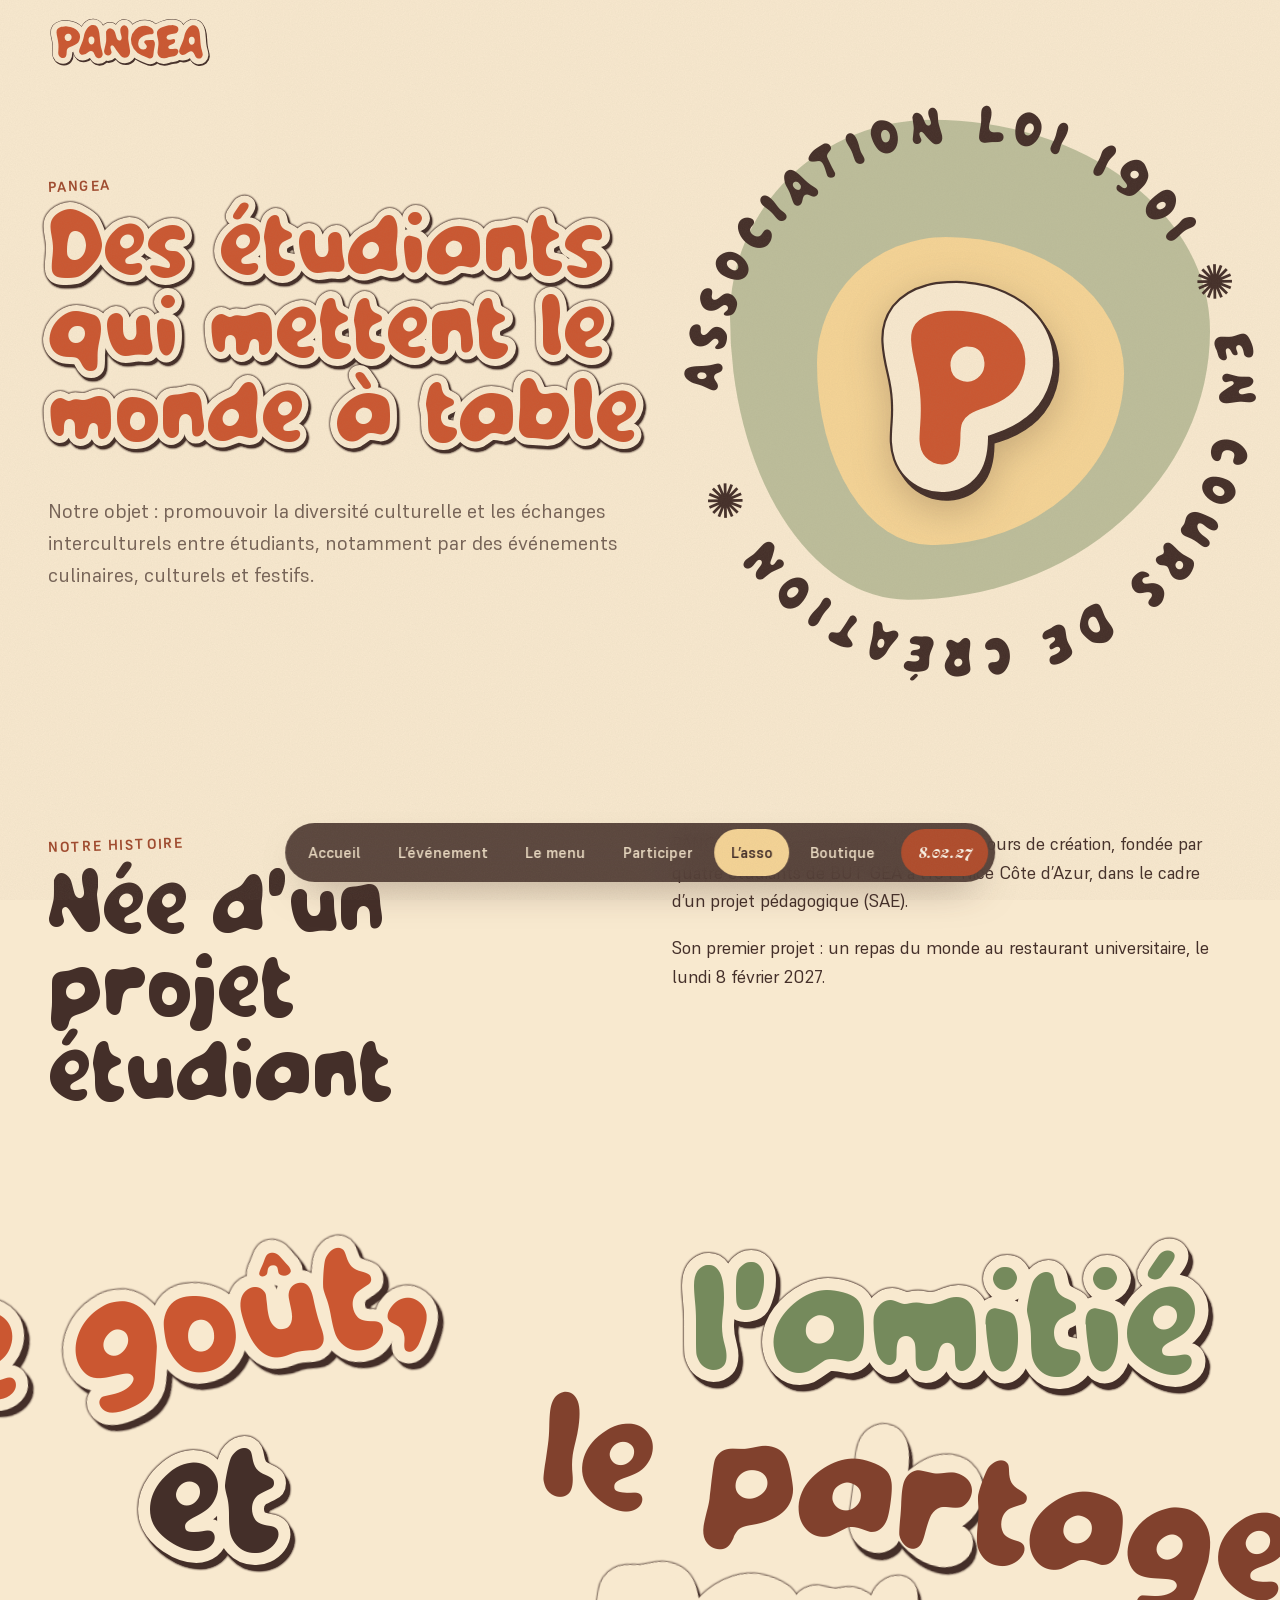
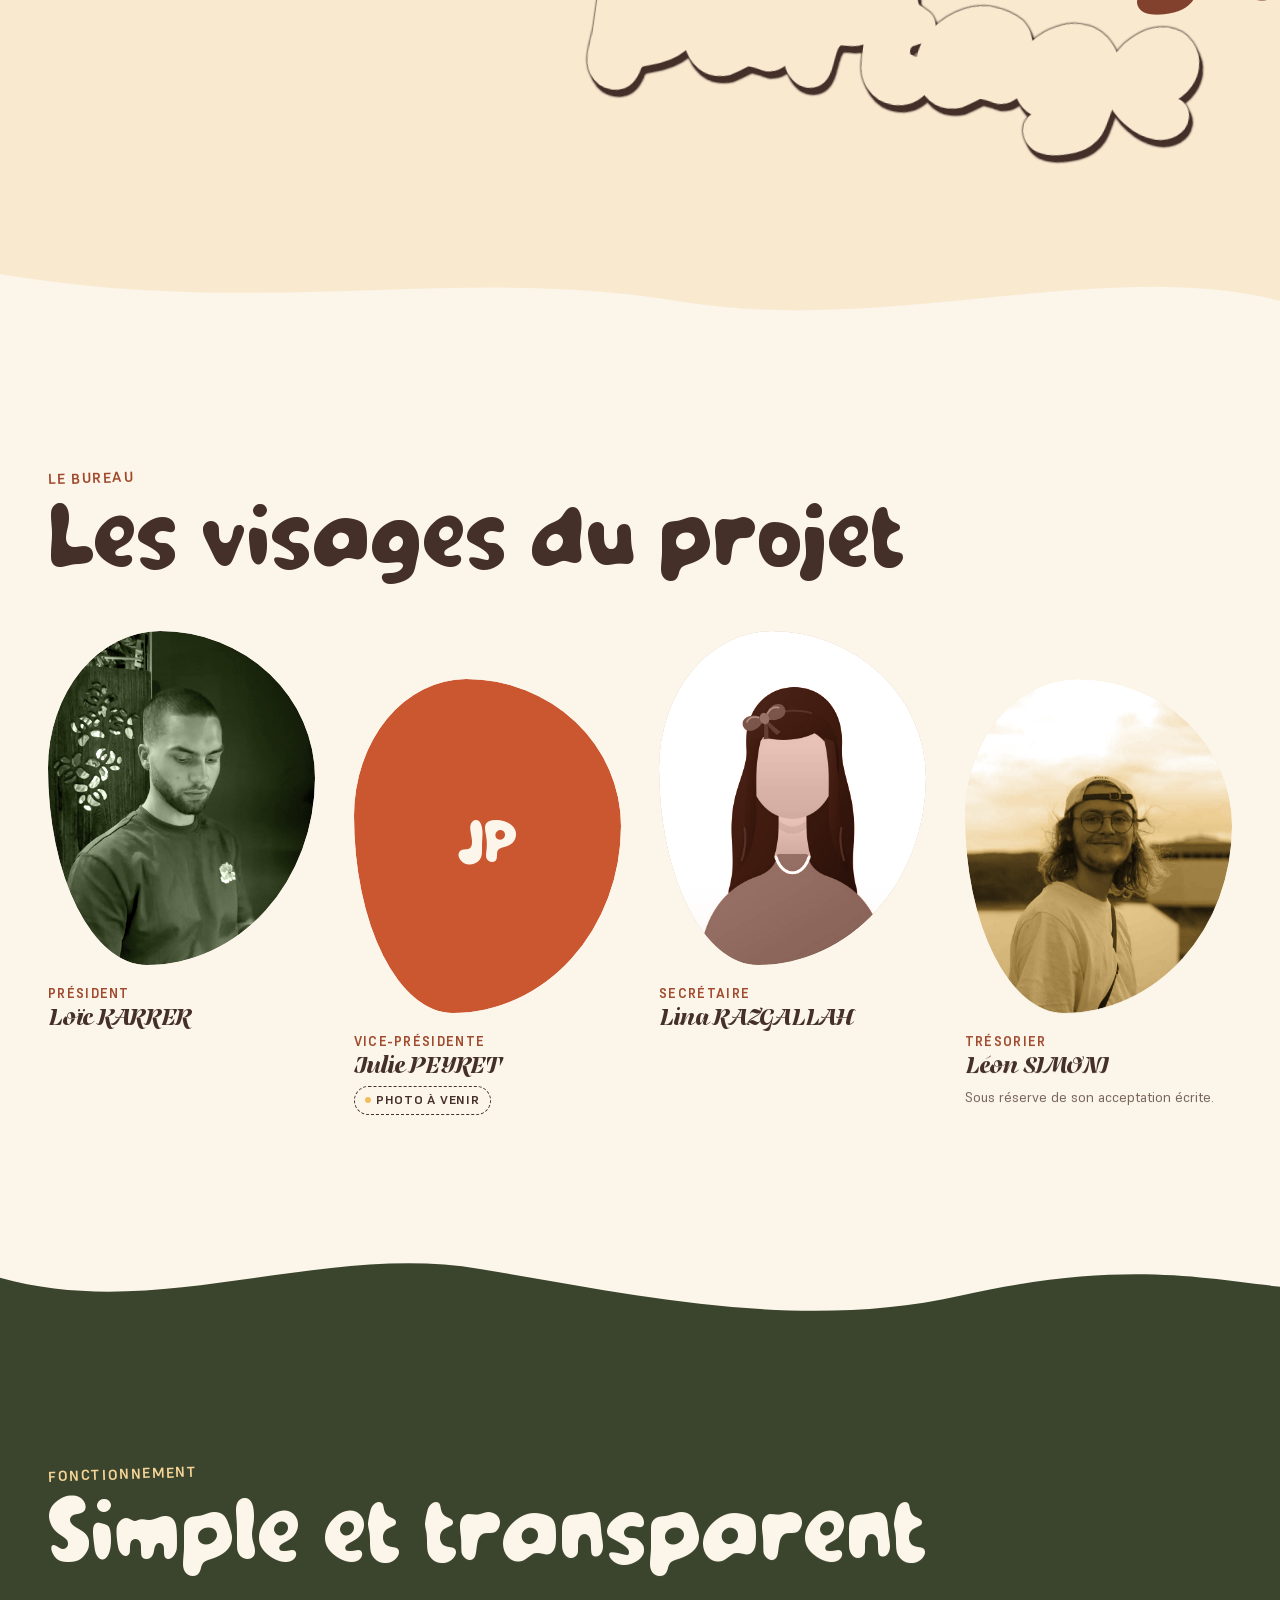
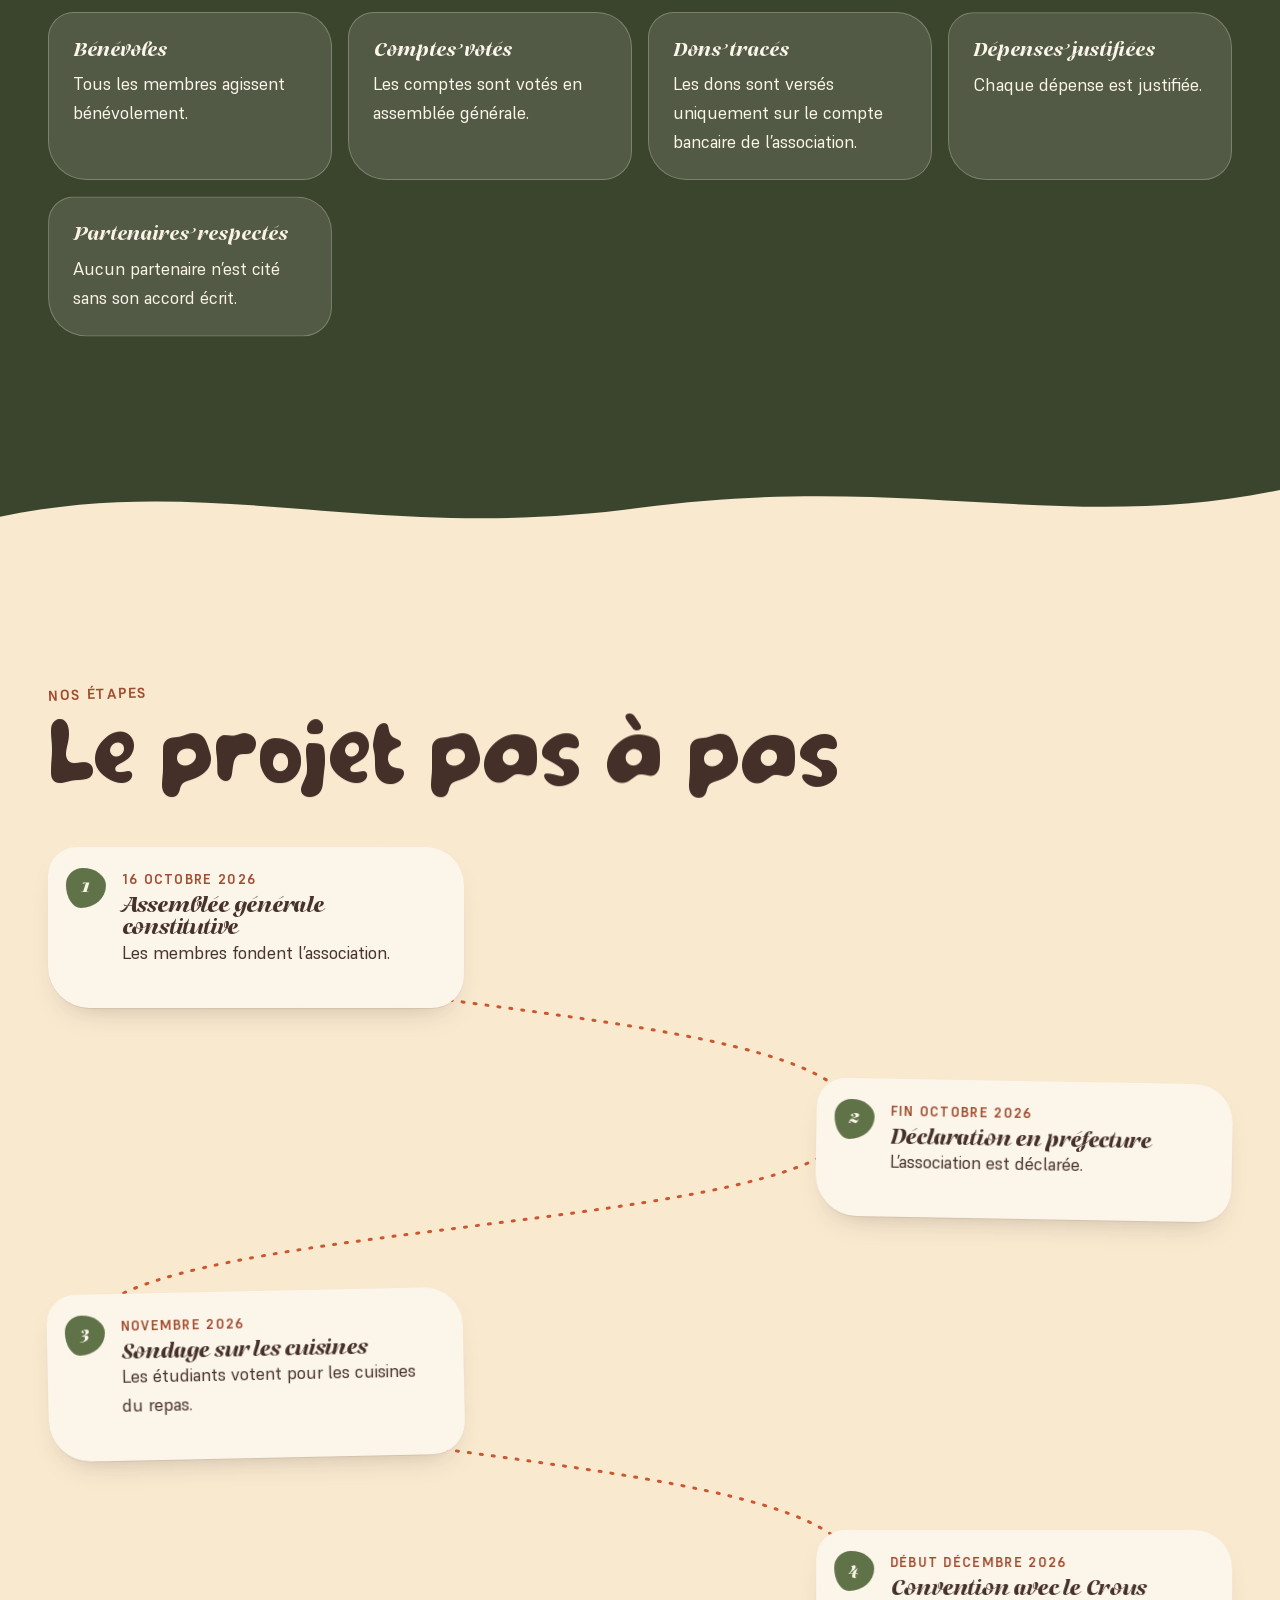
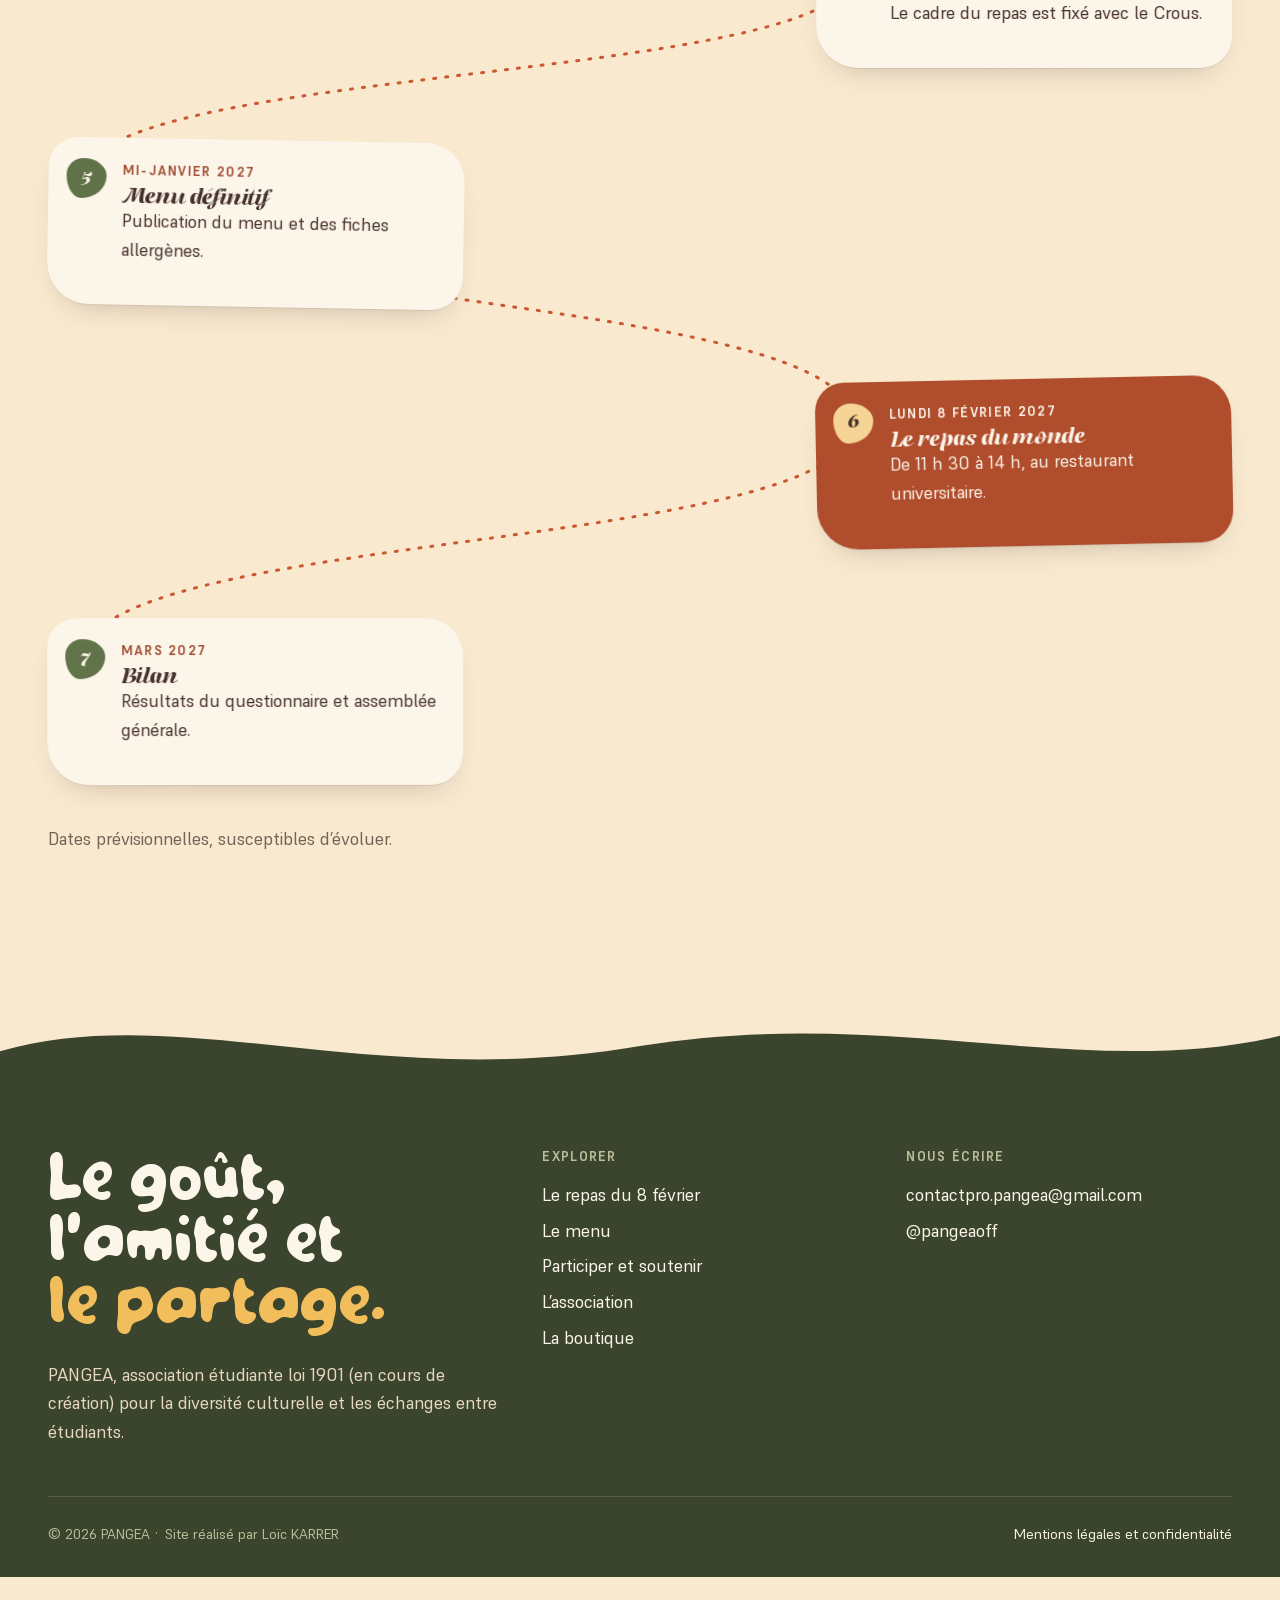
==== commit 7f6b42cc: "Add files via upload" ====
--- a/association.html
+++ b/association.html
@@ -9,7 +9,7 @@
 <link rel="icon" href="assets/img/logo/pangea-favicon.svg" type="image/svg+xml">
 <link rel="apple-touch-icon" href="assets/img/logo/apple-touch-icon.png">
 <link rel="stylesheet" href="assets/css/polices.css?v=0a4b5717">
-<link rel="stylesheet" href="assets/css/style.css?v=627fb007">
+<link rel="stylesheet" href="assets/css/style.css?v=8d7926fb">
 <script>try{if(sessionStorage.getItem("voile")==="1"&&!matchMedia("(prefers-reduced-motion: reduce)").matches)document.documentElement.classList.add("voile-entree")}catch(e){}</script>
 </head>
 <body>
@@ -139,8 +139,8 @@
       <div>
         <h3>Nous écrire</h3>
         <ul>
-          <li><!-- Remplacer par <a href="mailto:...">...</a> --><span class="a-venir">E-mail à venir</span></li>
-          <li><!-- Remplacer par le lien Instagram --><span class="a-venir">Instagram à venir</span></li>
+          <li><a class="lien-contact" href="mailto:contactpro.pangea@gmail.com">contactpro.pangea@gmail.com</a></li>
+          <li><a class="lien-contact" href="https://www.instagram.com/pangeaoff/" rel="noopener">@pangeaoff</a></li>
         </ul>
       </div>
     </div>
